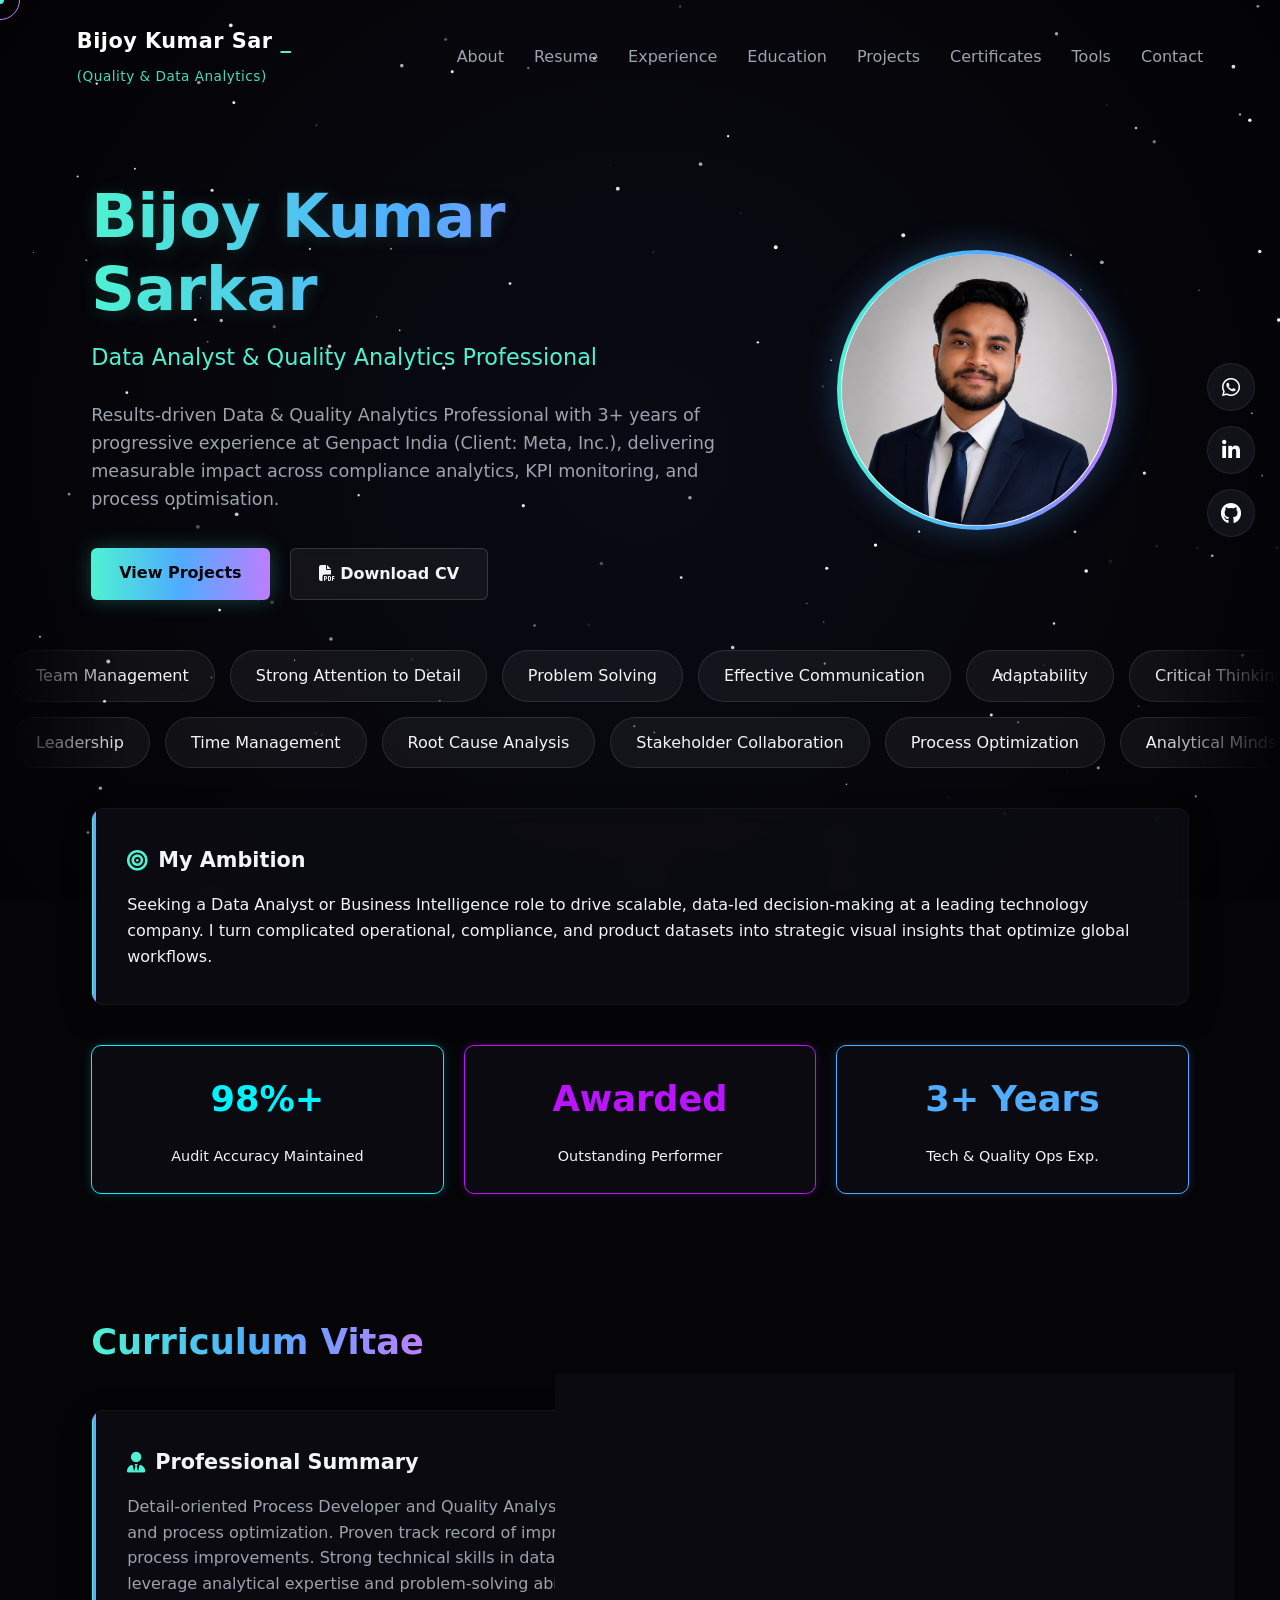
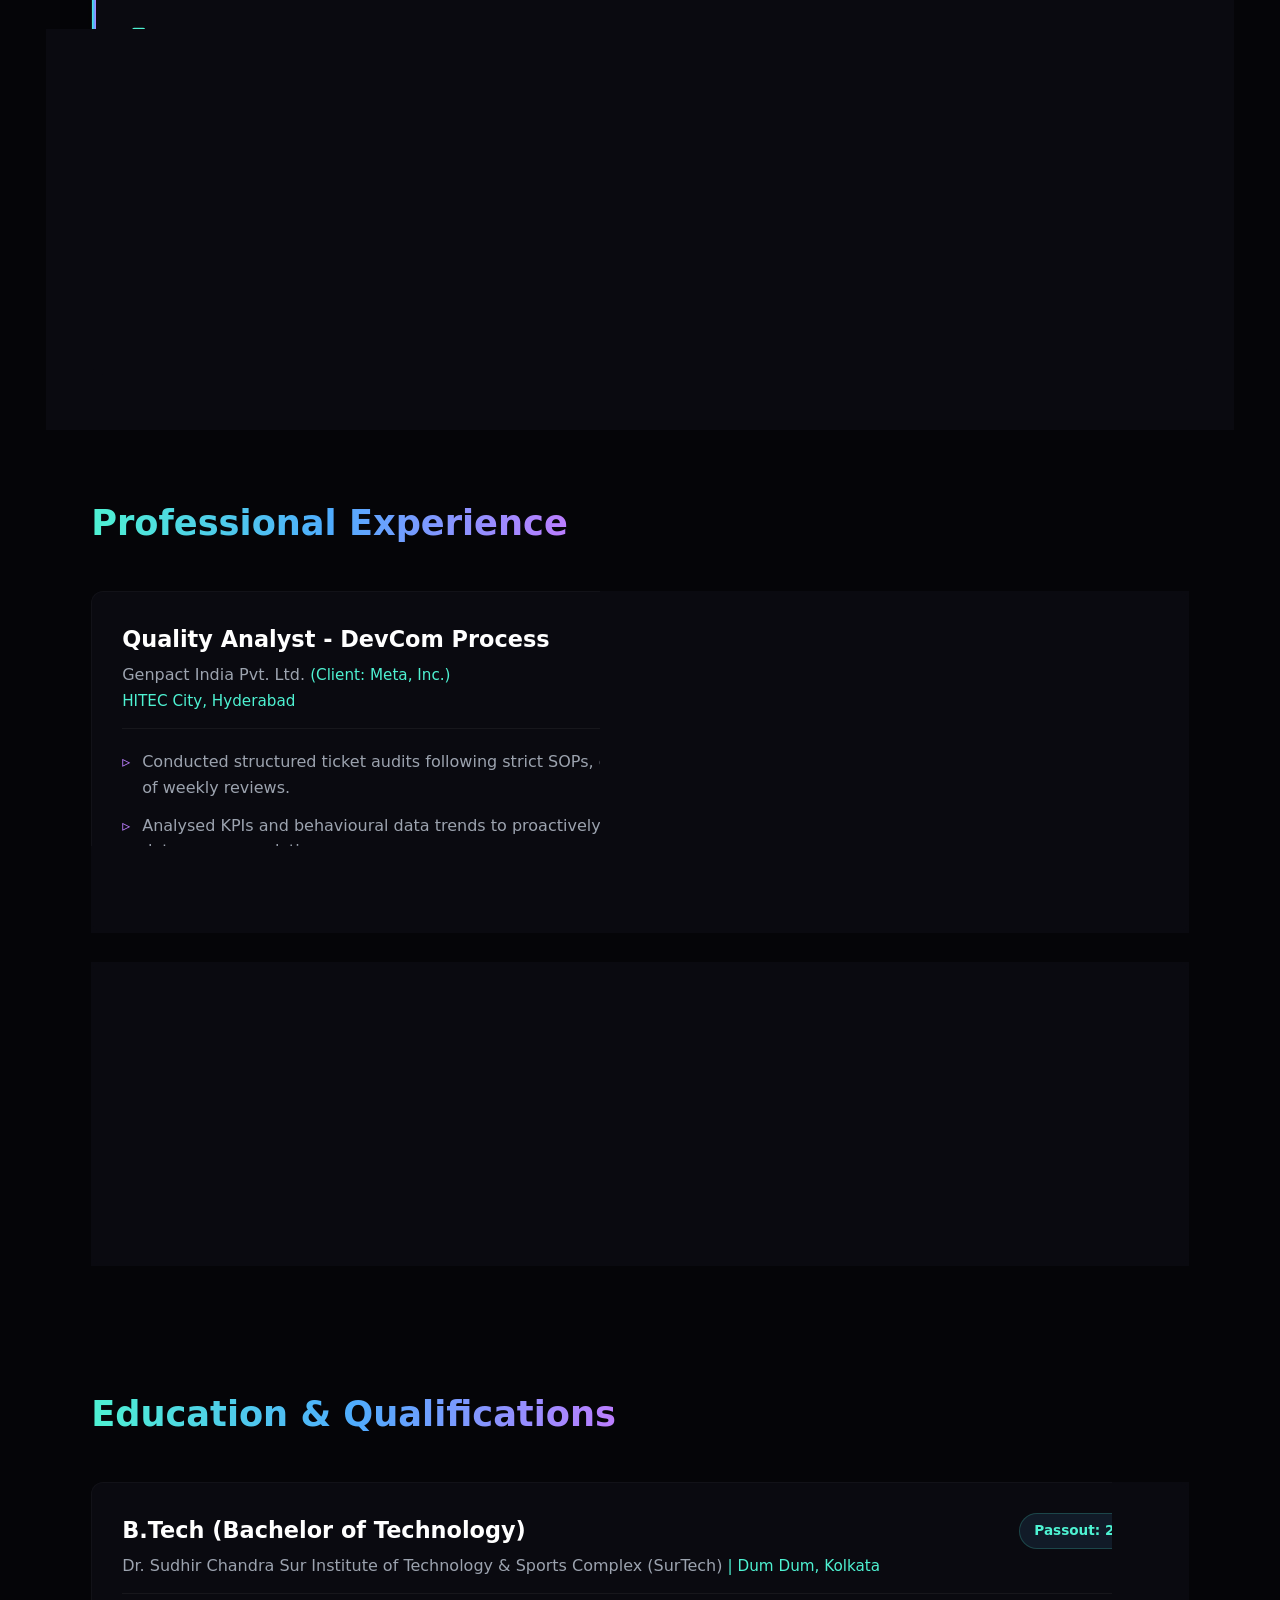
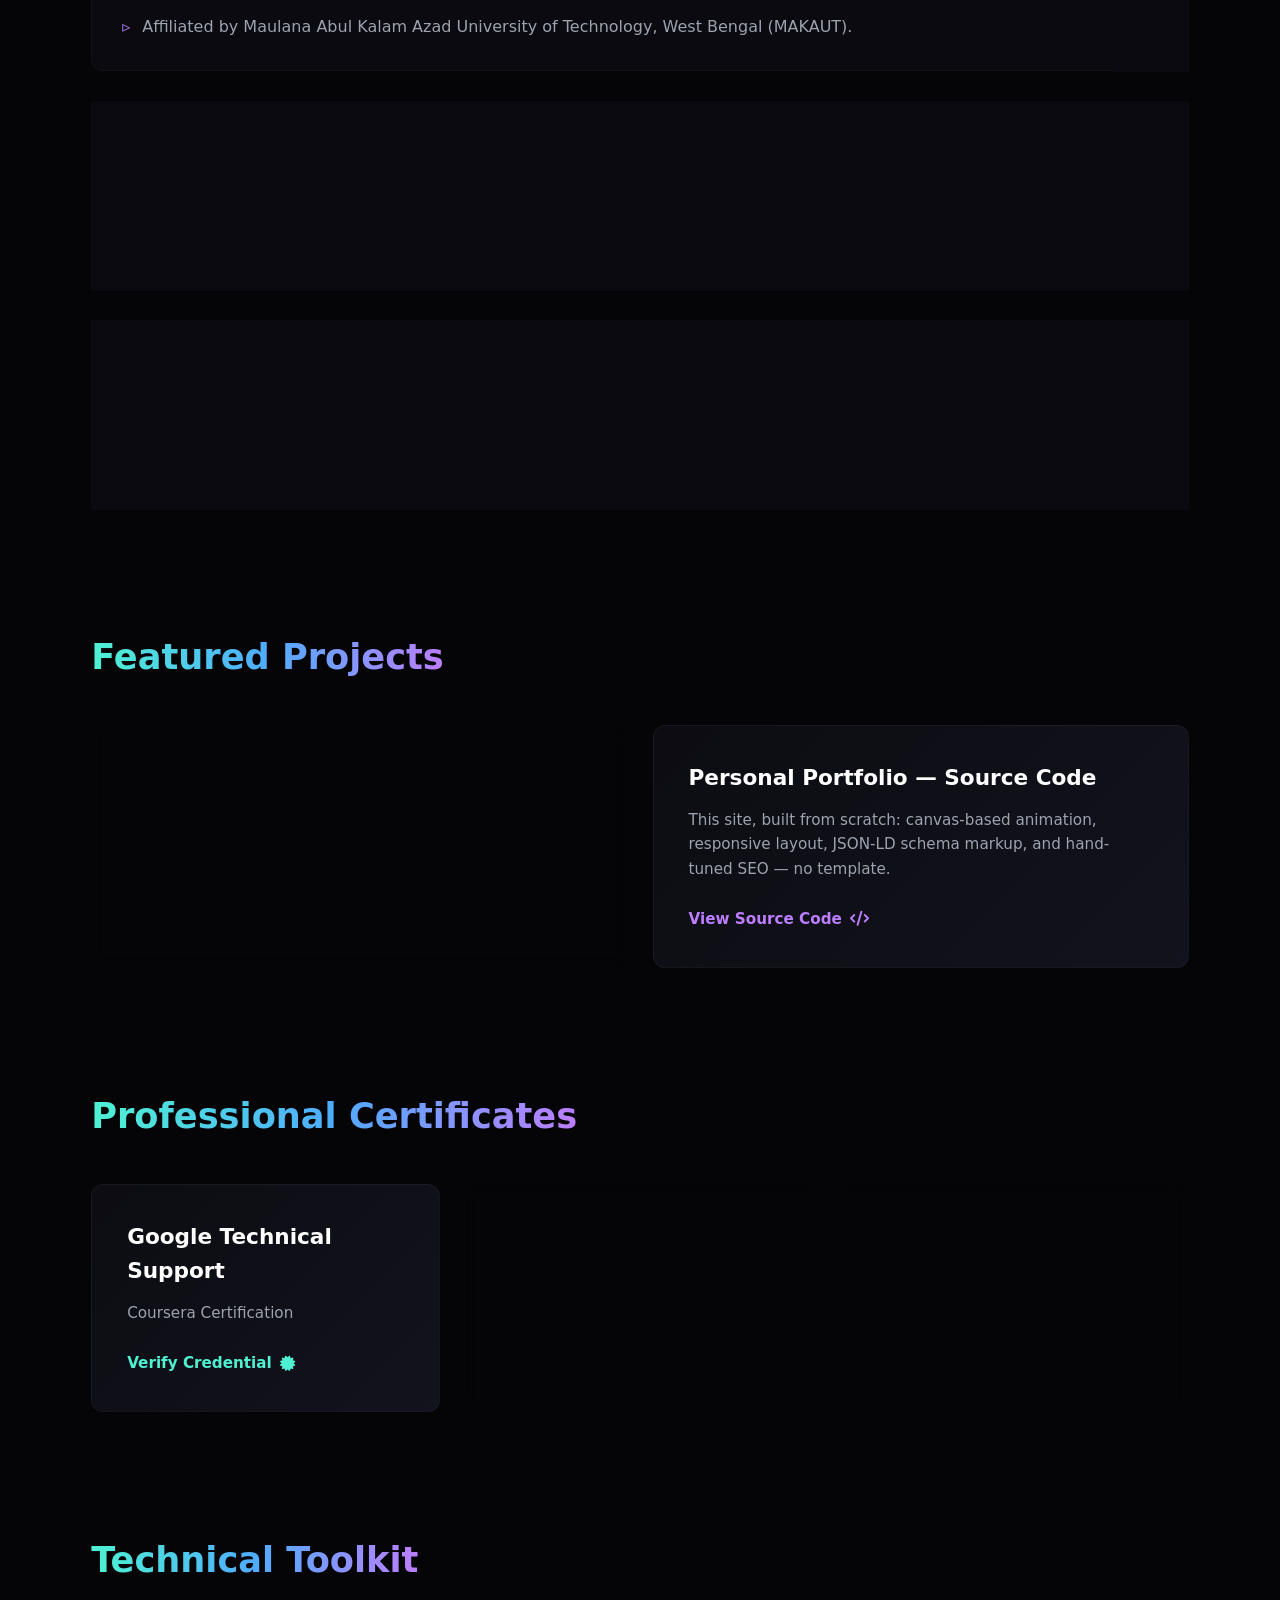
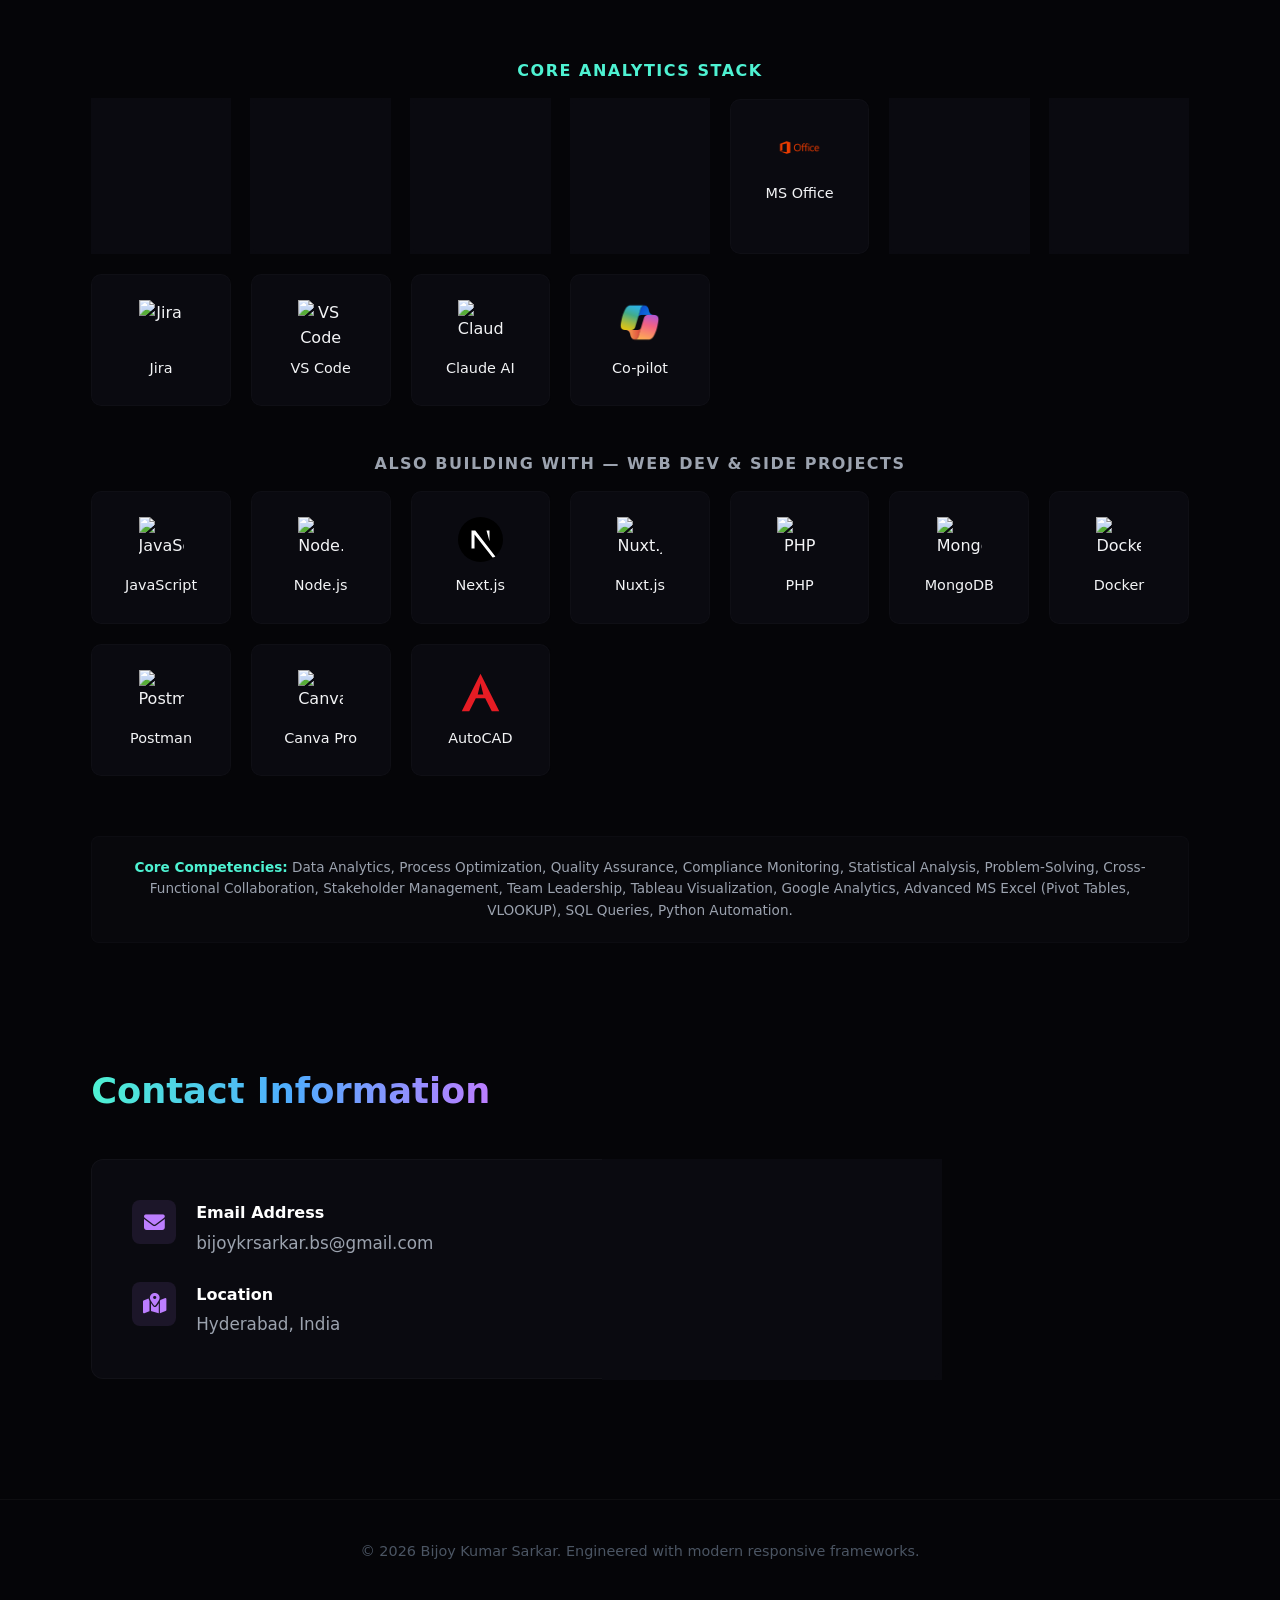
==== index.html @ 7a1a1432 "Add files via upload" ====
<!DOCTYPE html>
<html lang="en">
<head>
    <meta charset="UTF-8">
    <meta name="viewport" content="width=device-width, initial-scale=1.0">
    <title>Bijoy Kumar Sarkar | Data & Quality Analytics Professional</title>
    
    <!-- ADVANCED SEO SECTION -->
    <meta name="description" content="Official professional portfolio of Bijoy Kumar Sarkar — a Data & Quality Analytics Professional with 3+ years of experience in compliance analytics, KPI monitoring, and process optimization at Genpact India.">
    <meta name="keywords" content="Bijoy Kumar Sarkar, Data Analyst, Quality Analyst, Business Intelligence, Genpact, Data Analytics, Compliance Analytics, SQL, Python, Tableau, R, Google Analytics">
    <meta name="author" content="Bijoy Kumar Sarkar">
    <meta name="robots" content="index, follow">
    <meta name="google-site-verification" content="m3G-J9wWU5XLjHisqdqjirOOGdqckGq4dAo_UowU6QE" />
    
    <!-- Open Graph / Social Media Meta Tags -->
    <meta property="og:title" content="Bijoy Kumar Sarkar | Data & Quality Analytics Professional">
    <meta property="og:description" content="Discover the portfolio of Bijoy Kumar Sarkar, a tech professional specializing in data analytics, compliance monitoring, and process optimization.">
    <meta property="og:type" content="website">
    <meta property="og:url" content="https://portfolio-bijoy-kumar-sarkar.vercel.app/">
    <meta property="og:image" content="https://portfolio-bijoy-kumar-sarkar.vercel.app/profile.jpg">
    <meta property="og:image:width" content="800">
    <meta property="og:image:height" content="800">

    <!-- Twitter / X Card Meta Tags -->
    <meta name="twitter:card" content="summary">
    <meta name="twitter:title" content="Bijoy Kumar Sarkar | Data & Quality Analytics Professional">
    <meta name="twitter:description" content="Data & Quality Analytics Professional with 3+ years of experience in compliance analytics, KPI monitoring, and process optimization.">
    <meta name="twitter:image" content="https://portfolio-bijoy-kumar-sarkar.vercel.app/profile.jpg">

    <!-- Extended JSON-LD Person Schema -->
    <script type="application/ld+json">
    {
      "@context": "https://schema.org",
      "@type": "Person",
      "name": "Bijoy Kumar Sarkar",
      "jobTitle": "Data Analyst & Quality Analytics Professional",
      "url": "https://portfolio-bijoy-kumar-sarkar.vercel.app/",
      "email": "bijoykrsarkar.bs@gmail.com",
      "alumniOf": {
        "@type": "CollegeOrUniversity",
        "name": "Maulana Abul Kalam Azad University of Technology"
      },
      "knowsAbout": ["Data Analysis", "SQL", "Tableau", "Python", "Process Optimization", "Quality Assurance"],
      "worksFor": {
        "@type": "Organization",
        "name": "Genpact India Pvt. Ltd."
      }
    }
    </script>

    <!-- Favicon -->
    <link rel="icon" type="image/png" href="favicon.png">
    
    <link rel="stylesheet" href="style.css">
    <link rel="stylesheet" type="text/css" href="https://cdn.jsdelivr.net/gh/devicons/devicon@latest/devicon.min.css" />
    <link rel="stylesheet" href="https://cdnjs.cloudflare.com/ajax/libs/font-awesome/6.4.0/css/all.min.css">
</head>
<body>

    <!-- Scroll Progress Bar -->
    <div class="scroll-progress-container">
        <div class="scroll-progress-bar" id="scroll-progress"></div>
    </div>

    <!-- Custom Cursor (Desktop Only) -->
    <div class="cursor-dot"></div>
    <div class="cursor-outline"></div>

    <!-- Optimized HTML5 Canvas Starry Universe Background -->
    <canvas id="stars-canvas" class="stars-container"></canvas>

    <div class="floating-social-sidebar">
        <a href="https://wa.me/919123615921" class="social-icon whatsapp" target="_blank" rel="noopener noreferrer" title="Chat on WhatsApp" aria-label="Chat with me on WhatsApp">
            <i class="fa-brands fa-whatsapp"></i>
        </a>
        <a href="https://www.linkedin.com/in/bijoykumarsarkarbks" class="social-icon linkedin" target="_blank" rel="noopener noreferrer" title="Connect on LinkedIn" aria-label="Connect with me on LinkedIn">
            <i class="fa-brands fa-linkedin-in"></i>
        </a>
        <a href="https://github.com/bijoykrsarkar/" class="social-icon github" target="_blank" rel="noopener noreferrer" title="View GitHub" aria-label="View my GitHub profile">
            <i class="fa-brands fa-github"></i>
        </a>
    </div>

    <header id="main-header">
        <nav>
            <div class="creative-logo">
                <span id="typewriter-name"></span><span class="type-cursor">_</span> <span class="header-subtitle">(Quality &amp; Data Analytics)</span>
            </div>
            
            <!-- Mobile Hamburger Menu Button -->
            <button class="hamburger" id="hamburger" aria-label="Toggle navigation menu">
                <i class="fa-solid fa-bars"></i>
            </button>

            <ul class="nav-links" id="nav-links">
                <li><a href="#about" class="nav-item">About</a></li>
                <li><a href="#resume" class="nav-item">Resume</a></li>
                <li><a href="#experience" class="nav-item">Experience</a></li>
                <li><a href="#education" class="nav-item">Education</a></li>
                <li><a href="#projects" class="nav-item">Projects</a></li>
                <li><a href="#certificates" class="nav-item">Certificates</a></li>
                <li><a href="#tools" class="nav-item">Tools</a></li>
                <li><a href="#contact" class="nav-item">Contact</a></li>
            </ul>
        </nav>
    </header>

    <main>
        <section id="about" class="hero-section scroll-reveal">
            <div class="hero-container">
                <div class="hero-text">
                    <h1 class="gradient-headline">Bijoy Kumar Sarkar</h1>
                    <h2 class="subtitle">Data Analyst & Quality Analytics Professional</h2>
                    <p class="summary-text">
                        Results-driven Data & Quality Analytics Professional with 3+ years of progressive experience at Genpact India (Client: Meta, Inc.), delivering measurable impact across compliance analytics, KPI monitoring, and process optimisation.
                    </p>
                    <div class="hero-cta-group">
                        <a href="#projects" class="cta-button primary">View Projects</a>
                        <a href="Bijoy_Kumar_Sarkar_CV.pdf" download="Bijoy_Kumar_Sarkar_CV.pdf" class="cta-button secondary"><i class="fa-solid fa-file-pdf"></i> Download CV</a>
                    </div>
                </div>
                <div class="hero-image-container">
                    <div class="image-glow-ring">
                        <img src="profile.jpg" alt="Bijoy Kumar Sarkar" class="profile-img" width="800" height="800">
                    </div>
                </div>
            </div>

            <!-- Soft Skills Scrolling Lines -->
            <div class="skills-marquee-wrapper">
                <div class="marquee marquee-left">
                    <div class="marquee-content">
                        <span class="skill-pill">Team Management</span>
                        <span class="skill-pill">Strong Attention to Detail</span>
                        <span class="skill-pill">Problem Solving</span>
                        <span class="skill-pill">Effective Communication</span>
                        <span class="skill-pill">Adaptability</span>
                        <span class="skill-pill">Critical Thinking</span>
                    </div>
                    <div class="marquee-content" aria-hidden="true">
                        <span class="skill-pill">Team Management</span>
                        <span class="skill-pill">Strong Attention to Detail</span>
                        <span class="skill-pill">Problem Solving</span>
                        <span class="skill-pill">Effective Communication</span>
                        <span class="skill-pill">Adaptability</span>
                        <span class="skill-pill">Critical Thinking</span>
                    </div>
                </div>
                <div class="marquee marquee-right">
                    <div class="marquee-content">
                        <span class="skill-pill">Leadership</span>
                        <span class="skill-pill">Time Management</span>
                        <span class="skill-pill">Root Cause Analysis</span>
                        <span class="skill-pill">Stakeholder Collaboration</span>
                        <span class="skill-pill">Process Optimization</span>
                        <span class="skill-pill">Analytical Mindset</span>
                    </div>
                    <div class="marquee-content" aria-hidden="true">
                        <span class="skill-pill">Leadership</span>
                        <span class="skill-pill">Time Management</span>
                        <span class="skill-pill">Root Cause Analysis</span>
                        <span class="skill-pill">Stakeholder Collaboration</span>
                        <span class="skill-pill">Process Optimization</span>
                        <span class="skill-pill">Analytical Mindset</span>
                    </div>
                </div>
            </div>

            <div class="ambition-card">
                <h3><i class="fa-solid fa-bullseye gradient-icon"></i> My Ambition</h3>
                <p>Seeking a Data Analyst or Business Intelligence role to drive scalable, data-led decision-making at a leading technology company. I turn complicated operational, compliance, and product datasets into strategic visual insights that optimize global workflows.</p>
            </div>

            <!-- Metrics & Impact Grid -->
            <div class="tools-grid" style="margin-top: 40px;">
                <div class="tool-item" style="border: 1px solid #00f3ff; box-shadow: 0 0 10px rgba(0, 243, 255, 0.2);">
                    <h3 style="font-size: 2.2rem; color: #00f3ff; margin: 0 0 5px 0;">98%+</h3>
                    <span style="font-size: 0.9rem;">Audit Accuracy Maintained</span>
                </div>
                <div class="tool-item" style="border: 1px solid #bc13fe; box-shadow: 0 0 10px rgba(188, 19, 254, 0.2);">
                    <h3 style="font-size: 2.2rem; color: #bc13fe; margin: 0 0 5px 0;">Awarded</h3>
                    <span style="font-size: 0.9rem;">Outstanding Performer</span>
                </div>
                <div class="tool-item" style="border: 1px solid #4facfe; box-shadow: 0 0 10px rgba(79, 172, 254, 0.2);">
                    <h3 style="font-size: 2.2rem; color: #4facfe; margin: 0 0 5px 0;">3+ Years</h3>
                    <span style="font-size: 0.9rem;">Tech & Quality Ops Exp.</span>
                </div>
            </div>
        </section>

        <!-- CV/Resume Section -->
        <section id="resume" class="scroll-reveal">
            <h2 class="section-title">Curriculum Vitae</h2>
            <div class="ambition-card" style="margin-top: 0;">
                <h3><i class="fa-solid fa-user-tie gradient-icon"></i> Professional Summary</h3>
                <p style="color: var(--text-secondary); margin-bottom: 25px;">Detail-oriented Process Developer and Quality Analyst with 3+ years of experience in data analytics, compliance monitoring, and process optimization. Proven track record of improving compliance metrics by 15% through data-driven insights and process improvements. Strong technical skills in data analysis tools, automation, and cross-functional collaboration. Seeking to leverage analytical expertise and problem-solving abilities in a data-focused role at a leading technology company.</p>
                
                <h3><i class="fa-solid fa-trophy gradient-icon"></i> Key Achievements</h3>
                <ul class="experience-details" style="margin-top: 15px; margin-bottom: 30px;">
                    <li>Developed analytical reports that improved compliance metrics by 15% through data analysis and process optimization[cite: 5].</li>
                    <li>Recognized for outstanding performance in handling complex compliance cases with high accuracy[cite: 5].</li>
                    <li>Successfully transitioned between roles (SME to Quality Analyst) demonstrating adaptability and continuous learning[cite: 5].</li>
                    <li>Maintained 98%+ quality accuracy in ticket audits while managing high-volume workload[cite: 5].</li>
                </ul>

                <a href="Bijoy_Kumar_Sarkar_CV.pdf" download="Bijoy_Kumar_Sarkar_CV.pdf" class="cta-button primary" style="display: inline-block;">
                    <i class="fa-solid fa-download"></i> Download Full Resume
                </a>
            </div>
        </section>

        <section id="experience" class="scroll-reveal">
            <h2 class="section-title">Professional Experience</h2>
            <div class="timeline">
                <div class="timeline-card card-animation">
                    <div class="card-header">
                        <div>
                            <h3>Quality Analyst - DevCom Process</h3>
                            <h4>Genpact India Pvt. Ltd. <span class="client">(Client: Meta, Inc.)</span></h4>
                            <span class="client"> HITEC City, Hyderabad</span>
                        </div>
                        <span class="timeline-date">Jun 2024 - Present</span>
                    </div>
                    <ul class="experience-details">
                        <li>Conducted structured ticket audits following strict SOPs, consistently maintaining <strong>98%+ quality accuracy</strong> across hundreds of weekly reviews.</li>
                        <li>Analysed KPIs and behavioural data trends to proactively detect systemic process gaps, translating insights into strategic data recommendations.</li>
                        <li>Engineered preventive quality measures by isolating recurring error patterns in audit datasets to elevate team benchmarks.</li>
                    </ul>
                </div>

                <div class="timeline-card card-animation">
                    <div class="card-header">
                        <div>
                            <h3>Technical Support / IT Support Specialist</h3>
                            <h4>Genpact India Pvt. Ltd. <span class="client">(Client: Meta, Inc.)</span></h4>
                            <span class="client"> HITEC City, Hyderabad</span>
                        </div>
                        <span class="timeline-date">Dec 2022 - May 2024</span>
                    </div>
                    <ul class="experience-details">
                        <li>Built compliance analytical reports leveraging Advanced Excel, driving a <strong>15% improvement in compliance metrics</strong> across digital platforms.</li>
                        <li>Earned the <strong>Outstanding Performance Award</strong> and early promotion to Quality Analyst within 1 year for handling complex technical compliance edge cases.</li>
                    </ul>
                </div>
            </div>
        </section>

        <section id="education" class="scroll-reveal">
            <h2 class="section-title">Education & Qualifications</h2>
            <div class="timeline">
                <div class="timeline-card card-animation">
                    <div class="card-header">
                        <div>
                            <h3>B.Tech (Bachelor of Technology)</h3>
                            <h4>Dr. Sudhir Chandra Sur Institute of Technology & Sports Complex (SurTech) <span class="client">| Dum Dum, Kolkata</span></h4>
                        </div>
                        <span class="timeline-date">Passout: 2022</span>
                    </div>
                    <ul class="experience-details">
                        <li>Affiliated by Maulana Abul Kalam Azad University of Technology, West Bengal (MAKAUT).</li>
                    </ul>
                </div>

                <div class="timeline-card card-animation">
                    <div class="card-header">
                        <div>
                            <h3>Diploma in Engineering</h3>
                            <h4>Dr. Sudhir Chandra Sur Degree Engineering College & Sports Complex (DSCSDEC) <span class="client">| Dum Dum, Kolkata</span></h4>
                        </div>
                        <span class="timeline-date">Passout: 2019</span>
                    </div>
                    <ul class="experience-details">
                        <li>Affiliated by West Bengal State Council of Technical & Vocational Education and Skill Development.</li>
                    </ul>
                </div>

                <div class="timeline-card card-animation">
                    <div class="card-header">
                        <div>
                            <h3>10th Standard</h3>
                            <h4>Siliguri Baradakanta Vidyapith <span class="client">| Siliguri</span></h4>
                        </div>
                        <span class="timeline-date">Passout: 2015</span>
                    </div>
                    <ul class="experience-details">
                        <li>Affiliated by West Bengal Board of Secondary Education.</li>
                    </ul>
                </div>
            </div>
        </section>

        <section id="projects" class="scroll-reveal">
            <h2 class="section-title">Featured Projects</h2>
            <div class="projects-grid">
                <div class="project-card card-animation">
                    <div class="project-info">
                        <h3>Kalpataru Atta Mill Website</h3>
                        <p>A production web solution optimized for digital performance, identity representation, and customer accessibility.</p>
                        <a href="https://kalpataru-atta-mill.vercel.app" target="_blank" rel="noopener noreferrer" class="project-link">
                            Explore Project <i class="fa-solid fa-arrow-up-right-from-square"></i>
                        </a>
                    </div>
                </div>
                <div class="project-card backend-card card-animation">
                    <div class="project-info">
                        <h3>Personal Portfolio — Source Code</h3>
                        <p>This site, built from scratch: canvas-based animation, responsive layout, JSON-LD schema markup, and hand-tuned SEO — no template.</p>
                        <a href="https://github.com/bijoykrsarkar/Portfolio-of-Bijoy-Kumar-Sarkar" target="_blank" rel="noopener noreferrer" class="project-link">
                            View Source Code <i class="fa-solid fa-code"></i>
                        </a>
                    </div>
                </div>
            </div>
        </section>

        <section id="certificates" class="scroll-reveal">
            <h2 class="section-title">Professional Certificates</h2>
            <div class="projects-grid">
                <div class="project-card card-animation">
                    <div class="project-info">
                        <h3>Google Technical Support</h3>
                        <p>Coursera Certification</p>
                        <a href="https://coursera.org/share/734cba3b494da4110ff4fd1631787165" target="_blank" rel="noopener noreferrer" class="project-link">
                            Verify Credential <i class="fa-solid fa-certificate"></i>
                        </a>
                    </div>
                </div>
                
                <div class="project-card card-animation">
                    <div class="project-info">
                        <h3>Microsoft Excel</h3>
                        <p>Coursera Certification</p>
                        <a href="https://www.coursera.org/account/accomplishments/verify/A3XZDITYUUKU" target="_blank" rel="noopener noreferrer" class="project-link">
                            Verify Credential <i class="fa-solid fa-certificate"></i>
                        </a>
                    </div>
                </div>

                <div class="project-card backend-card card-animation">
                    <div class="project-info">
                        <h3>Data Science Bootcamp</h3>
                        <p>upGrad Campus Certification</p>
                        <a href="https://upgradcampus.certificate.givemycertificate.com/c/c6fdc695-de2d-42fb-ab44-2c75096b7b45" target="_blank" rel="noopener noreferrer" class="project-link">
                            Verify Credential <i class="fa-solid fa-certificate"></i>
                        </a>
                    </div>
                </div>
            </div>
        </section>

        <section id="tools" class="scroll-reveal">
            <h2 class="section-title">Technical Toolkit</h2>

            <h3 style="text-align:center; color: var(--neon-cyan); font-size: 1rem; letter-spacing: 1.5px; text-transform: uppercase; margin: 30px 0 15px;">Core Analytics Stack</h3>
            <div class="tools-grid">

                <div class="tool-item card-animation">
                    <img src="https://cdn.jsdelivr.net/gh/devicons/devicon@latest/icons/python/python-original.svg" alt="Python" width="45" height="45">
                    <span>Python</span>
                </div>

                <div class="tool-item card-animation">
                    <img src="https://cdn.jsdelivr.net/gh/devicons/devicon@latest/icons/pandas/pandas-original.svg" alt="Pandas / NumPy" width="45" height="45">
                    <span>Pandas / NumPy</span>
                </div>

                <div class="tool-item card-animation">
                    <img src="https://cdn.jsdelivr.net/gh/devicons/devicon@latest/icons/r/r-original.svg" alt="R Project" width="45" height="45">
                    <span>R Project</span>
                </div>

                <div class="tool-item card-animation">
                    <svg width="45" height="45" viewBox="0 0 24 24" fill="none" xmlns="http://www.w3.org/2000/svg">
                        <path d="M12 0h1.714v9.429H24v1.714h-10.286V24H12v-9.429H1.714v-1.714H12V0z" fill="#E8762D"/>
                        <path d="M4.286 5.143h1.714v4.286H10.29v1.714H6V15.43H4.286v-4.286H0V9.43H4.286V5.143z" fill="#4E79A7"/>
                        <path d="M18 5.143h1.714v4.286H24v1.714h-4.286v4.286H18v-4.286h-4.286V9.43H18V5.143z" fill="#4E79A7"/>
                    </svg>
                    <span>Tableau</span>
                </div>

                <div class="tool-item card-animation">
                    <img src="Microsoft_office_logo.png" alt="MS Office" width="45" height="45">
                    <span>MS Office</span>
                </div>

                <div class="tool-item card-animation">
                    <img src="https://cdn.jsdelivr.net/gh/devicons/devicon@latest/icons/mysql/mysql-original.svg" alt="MySQL" width="45" height="45">
                    <span>MySQL</span>
                </div>

                <div class="tool-item card-animation">
                    <img src="https://cdn.simpleicons.org/googleanalytics" alt="Google Analytics" width="45" height="45" style="filter: invert(1);">
                    <span>Google Analytics</span>
                </div>

                <div class="tool-item card-animation">
                    <img src="https://cdn.jsdelivr.net/gh/devicons/devicon@latest/icons/jira/jira-original.svg" alt="Jira" width="45" height="45">
                    <span>Jira</span>
                </div>

                <div class="tool-item card-animation">
                    <img src="https://cdn.jsdelivr.net/gh/devicons/devicon@latest/icons/vscode/vscode-original.svg" alt="VS Code" width="45" height="45">
                    <span>VS Code</span>
                </div>

                <div class="tool-item card-animation">
                    <img src="claude.png" alt="Claude AI" width="45" height="45">
                    <span>Claude AI</span>
                </div>

                <div class="tool-item card-animation">
                    <img src="Co-pilot.png" alt="Microsoft Copilot" width="45" height="45">
                    <span>Co-pilot</span>
                </div>

            </div>

            <h3 style="text-align:center; color: var(--text-secondary); font-size: 1rem; letter-spacing: 1.5px; text-transform: uppercase; margin: 45px 0 15px;">Also Building With &mdash; Web Dev &amp; Side Projects</h3>
            <div class="tools-grid">

                <div class="tool-item card-animation">
                    <img src="https://cdn.jsdelivr.net/gh/devicons/devicon@latest/icons/javascript/javascript-original.svg" alt="JavaScript" width="45" height="45">
                    <span>JavaScript</span>
                </div>

                <div class="tool-item card-animation">
                    <img src="https://cdn.jsdelivr.net/gh/devicons/devicon@latest/icons/nodejs/nodejs-original.svg" alt="Node.js" width="45" height="45">
                    <span>Node.js</span>
                </div>

                <div class="tool-item card-animation">
                    <svg width="45" height="45" viewBox="0 0 180 180" fill="none" xmlns="http://www.w3.org/2000/svg">
                        <circle cx="90" cy="90" r="90" fill="#000"/>
                        <path d="M149.508 157.52L69.142 54H54v72h12.12V69.743l72.19 92.581a90.043 90.043 0 0011.198-4.804zM114 54h12v43.435L114 54z" fill="#FFF"/>
                    </svg>
                    <span>Next.js</span>
                </div>

                <div class="tool-item card-animation">
                    <img src="https://cdn.jsdelivr.net/gh/devicons/devicon@latest/icons/nuxtjs/nuxtjs-original.svg" alt="Nuxt.js" width="45" height="45">
                    <span>Nuxt.js</span>
                </div>

                <div class="tool-item card-animation">
                    <img src="https://cdn.jsdelivr.net/gh/devicons/devicon@latest/icons/php/php-original.svg" alt="PHP" width="45" height="45">
                    <span>PHP</span>
                </div>

                <div class="tool-item card-animation">
                    <img src="https://cdn.jsdelivr.net/gh/devicons/devicon@latest/icons/mongodb/mongodb-original.svg" alt="MongoDB" width="45" height="45">
                    <span>MongoDB</span>
                </div>

                <div class="tool-item card-animation">
                    <img src="https://cdn.jsdelivr.net/gh/devicons/devicon@latest/icons/docker/docker-original.svg" alt="Docker" width="45" height="45">
                    <span>Docker</span>
                </div>

                <div class="tool-item card-animation">
                    <img src="https://cdn.jsdelivr.net/gh/devicons/devicon@latest/icons/postman/postman-original.svg" alt="Postman" width="45" height="45">
                    <span>Postman</span>
                </div>

                <div class="tool-item card-animation">
                    <img src="https://cdn.jsdelivr.net/gh/devicons/devicon@latest/icons/canva/canva-original.svg" alt="Canva Pro" width="45" height="45">
                    <span>Canva Pro</span>
                </div>

                <div class="tool-item card-animation">
                    <svg width="45" height="45" viewBox="0 0 24 24" fill="none" xmlns="http://www.w3.org/2000/svg">
                        <path d="M12 2L2 22h4l3.5-7h5l3.5 7h4L12 2zm1.5 11h-3L12 7l1.5 6z" fill="#E61C24"/>
                    </svg>
                    <span>AutoCAD</span>
                </div>

            </div>
        </section>

        <!-- Core Competencies Summary -->
        <section id="professional-expertise" class="scroll-reveal" style="padding-top: 20px;">
            <div style="background: rgba(14, 14, 20, 0.4); border-radius: 8px; padding: 20px; text-align: center; color: var(--text-secondary); font-size: 0.85rem; border: 1px solid rgba(255,255,255,0.02);">
                <strong style="color: var(--neon-cyan);">Core Competencies:</strong> Data Analytics, Process Optimization, Quality Assurance, Compliance Monitoring, Statistical Analysis, Problem-Solving, Cross-Functional Collaboration, Stakeholder Management, Team Leadership, Tableau Visualization, Google Analytics, Advanced MS Excel (Pivot Tables, VLOOKUP), SQL Queries, Python Automation.
            </div>
        </section>

        <section id="contact" class="scroll-reveal">
            <h2 class="section-title">Contact Information</h2>
            <div class="contact-wrapper">
                <div class="contact-details">
                    <div class="contact-row">
                        <div class="highlight-icon">
                            <i class="fa-solid fa-envelope"></i>
                        </div>
                        <div>
                            <h5>Email Address</h5>
                            <p><a href="mailto:bijoykrsarkar.bs@gmail.com">bijoykrsarkar.bs@gmail.com</a></p>
                        </div>
                    </div>
                    
                    <div class="contact-row">
                        <div class="highlight-icon">
                            <i class="fa-solid fa-map-location-dot"></i>
                        </div>
                        <div>
                            <h5>Location</h5>
                            <p>Hyderabad, India</p>
                        </div>
                    </div>
                </div>
            </div>
        </section>
    </main>

    <footer>
        <p>© 2026 Bijoy Kumar Sarkar. Engineered with modern responsive frameworks.</p>
    </footer>

    <script src="script.js"></script>
</body>
</html>
---- style.css ----
:root {
    --bg-main: transparent;
    --bg-surface: #0e0e14;
    --bg-surface-hover: #161622;
    --text-primary: #f3f4f6;
    --text-secondary: #9ca3af;
    --neon-cyan: #4ef2d2;
    --neon-blue: #3b82f6;
    --neon-purple: #bc7eff;
    --neon-gradient: linear-gradient(90deg, #4ef2d2 0%, #4facfe 50%, #bc7eff 100%);
    --shadow-glow: 0 0 20px rgba(78, 242, 210, 0.25);
}

* {
    margin: 0;
    padding: 0;
    box-sizing: border-box;
    font-family: 'Segoe UI', system-ui, -apple-system, sans-serif;
    scroll-behavior: smooth;
}

html {
    background-color: #050508;
}

body {
    background-color: var(--bg-main);
    color: var(--text-primary);
    overflow-x: hidden;
    line-height: 1.6;
    position: relative;
}

a {
    text-decoration: none !important;
    color: inherit;
}

/* Optimized Canvas Background */
.stars-container {
    position: fixed;
    top: 0;
    left: 0;
    width: 100vw;
    height: 100vh;
    z-index: -1;
    background: radial-gradient(circle at center, #0a0a14 0%, #030305 100%);
}

/* Header & Navigation */
header {
    position: fixed;
    top: 0;
    left: 0;
    width: 100%;
    z-index: 1000;
    padding: 25px 6%;
    background: transparent;
    border-bottom: 1px solid transparent;
    transition: background 0.4s ease, backdrop-filter 0.4s ease, border-bottom 0.4s ease, padding 0.4s ease;
}

header.scrolled {
    background: rgba(5, 5, 8, 0.8);
    backdrop-filter: blur(15px);
    -webkit-backdrop-filter: blur(15px);
    border-bottom: 1px solid rgba(255, 255, 255, 0.05);
    padding: 15px 6%;
}

nav {
    display: flex;
    justify-content: space-between;
    align-items: center;
    max-width: 1300px;
    margin: 0 auto;
    width: 100%;
    position: relative;
}

.creative-logo {
    font-size: 1.3rem;
    font-weight: 700;
    letter-spacing: 0.5px;
    color: #fff;
    display: flex;
    align-items: center;
    gap: 8px;
    flex-wrap: wrap;
}

.header-subtitle {
    font-size: 0.85rem;
    font-weight: 400;
    color: var(--neon-cyan);
    opacity: 0.9;
}

/* Hamburger Menu Button (Hidden on Desktop) */
.hamburger {
    display: none;
    background: transparent;
    border: none;
    color: #fff;
    font-size: 1.5rem;
    cursor: pointer;
    z-index: 1001;
    padding: 5px;
}

.nav-links {
    display: flex;
    gap: 30px;
    list-style: none;
}

.nav-item {
    font-weight: 500;
    font-size: 1rem;
    color: var(--text-secondary);
    position: relative;
    padding: 5px 0;
    transition: color 0.3s ease;
}

.nav-item:hover {
    color: var(--neon-cyan);
}

.nav-item::after {
    content: '';
    position: absolute;
    bottom: 0;
    left: 0;
    width: 0;
    height: 2px;
    background: var(--neon-gradient);
    transition: width 0.3s ease;
}

.nav-item:hover::after {
    width: 100%;
}

/* Right Floating Socials */
.floating-social-sidebar {
    position: fixed;
    right: 25px;
    top: 50%;
    transform: translateY(-50%);
    display: flex;
    flex-direction: column;
    gap: 15px;
    z-index: 9999;
}

.social-icon {
    width: 48px;
    height: 48px;
    border-radius: 50%;
    display: flex;
    justify-content: center;
    align-items: center;
    font-size: 1.3rem;
    color: #fff;
    background: #111118;
    border: 1px solid rgba(255, 255, 255, 0.08);
    transition: transform 0.3s cubic-bezier(0.175, 0.885, 0.32, 1.275), box-shadow 0.3s ease, border-color 0.3s ease;
}

.social-icon.whatsapp:hover { background: #25d366; box-shadow: 0 0 15px rgba(37,211,102,0.5); border-color: #25d366; }
.social-icon.linkedin:hover { background: #0077b5; box-shadow: 0 0 15px rgba(0,119,181,0.5); border-color: #0077b5; }
.social-icon.github:hover { background: #24292e; box-shadow: 0 0 15px rgba(255,255,255,0.2); border-color: #fff; }
.social-icon.instagram:hover { background: linear-gradient(45deg, #f09433 0%, #e6683c 25%, #dc2743 50%, #cc2366 75%, #bc1888 100%); box-shadow: 0 0 15px rgba(220,39,67,0.5); border-color: transparent; }
.social-icon.facebook:hover { background: #1877f2; box-shadow: 0 0 15px rgba(24,119,242,0.5); border-color: #1877f2; }

.social-icon:hover {
    transform: scale(1.15) translateX(-3px);
}

/* Main Layout */
main {
    max-width: 1200px;
    margin: 100px auto 0 auto;
    padding: 0 4%;
}

section {
    padding: 80px 0 40px 0;
}

.section-title {
    font-size: 2.2rem;
    margin-bottom: 40px;
    background: var(--neon-gradient);
    -webkit-background-clip: text;
    -webkit-text-fill-color: transparent;
    display: inline-block;
}

/* Hero Section */
.hero-container {
    display: grid;
    grid-template-columns: 1.2fr 0.8fr;
    gap: 40px;
    align-items: center;
    margin-bottom: 50px;
}

.gradient-headline {
    font-size: 3.8rem;
    font-weight: 800;
    line-height: 1.2;
    padding-bottom: 0.15em; 
    margin-bottom: 5px;
    background: var(--neon-gradient);
    -webkit-background-clip: text;
    -webkit-text-fill-color: transparent;
    filter: drop-shadow(0 2px 8px rgba(78, 242, 210, 0.15));
}

.subtitle {
    font-size: 1.4rem;
    color: var(--neon-cyan);
    margin-bottom: 25px;
    font-weight: 500;
}

.summary-text {
    color: var(--text-secondary);
    font-size: 1.1rem;
    margin-bottom: 35px;
}

.hero-cta-group {
    display: flex;
    gap: 20px;
}

.cta-button {
    padding: 12px 28px;
    border-radius: 6px;
    font-weight: 600;
    transition: all 0.3s ease;
}

.cta-button.primary {
    background: var(--neon-gradient);
    color: #050508;
    box-shadow: var(--shadow-glow);
}

.cta-button.primary:hover {
    transform: translateY(-3px);
    box-shadow: 0 0 30px rgba(78, 242, 210, 0.45);
}

.cta-button.secondary {
    border: 1px solid rgba(255, 255, 255, 0.15);
    color: var(--text-primary);
    background: rgba(255, 255, 255, 0.05);
    backdrop-filter: blur(5px);
}

.cta-button.secondary:hover {
    background: rgba(255, 255, 255, 0.1);
    border-color: var(--neon-purple);
    transform: translateY(-3px);
}

.hero-image-container {
    display: flex;
    justify-content: center;
    align-items: center;
}

.image-glow-ring {
    position: relative;
    width: 280px;
    height: 280px;
    border-radius: 50%;
    padding: 4px;
    background: var(--neon-gradient);
    box-shadow: 0 0 35px rgba(79, 172, 254, 0.3);
}

.profile-img {
    width: 100%;
    height: 100%;
    border-radius: 50%;
    object-fit: cover;
    background-color: var(--bg-surface);
}

/* Skills Scrolling Lines */
.skills-marquee-wrapper {
    display: flex;
    flex-direction: column;
    gap: 15px;
    margin: 40px 0;
    width: 100vw;
    margin-left: calc(-50vw + 50%);
    overflow: hidden;
    position: relative;
    mask-image: linear-gradient(to right, transparent, black 10%, black 90%, transparent);
    -webkit-mask-image: linear-gradient(to right, transparent, black 10%, black 90%, transparent);
}

.marquee {
    display: flex;
    width: max-content;
}

.marquee-content {
    display: flex;
    gap: 15px;
    padding: 0 10px;
}

.skill-pill {
    background: rgba(255, 255, 255, 0.05);
    border: 1px solid rgba(255, 255, 255, 0.1);
    padding: 12px 25px;
    border-radius: 50px;
    font-size: 1rem;
    font-weight: 500;
    color: var(--text-primary);
    white-space: nowrap;
    backdrop-filter: blur(10px);
    transition: background 0.3s, border-color 0.3s;
}

.skill-pill:hover {
    background: rgba(78, 242, 210, 0.1);
    border-color: var(--neon-cyan);
}

.marquee-left {
    animation: scroll-left 40s linear infinite;
}

.marquee-right {
    animation: scroll-right 40s linear infinite;
}

@keyframes scroll-left {
    to { transform: translateX(-50%); }
}

@keyframes scroll-right {
    from { transform: translateX(-50%); }
    to { transform: translateX(0%); }
}

.ambition-card {
    background: rgba(14, 14, 20, 0.7);
    backdrop-filter: blur(10px);
    border: 1px solid rgba(255, 255, 255, 0.04);
    padding: 35px;
    border-radius: 12px;
    margin-top: 20px;
    box-shadow: 0 10px 30px rgba(0, 0, 0, 0.3);
    position: relative;
    overflow: hidden;
}

.ambition-card::before {
    content: '';
    position: absolute;
    top: 0;
    left: 0;
    width: 4px;
    height: 100%;
    background: var(--neon-gradient);
}

.ambition-card h3 {
    font-size: 1.3rem;
    margin-bottom: 15px;
    display: flex;
    align-items: center;
    gap: 10px;
}

.gradient-icon {
    color: var(--neon-cyan);
}

/* Timeline */
.timeline {
    display: flex;
    flex-direction: column;
    gap: 30px;
}

.timeline-card {
    background: rgba(14, 14, 20, 0.7);
    backdrop-filter: blur(8px);
    border: 1px solid rgba(255, 255, 255, 0.03);
    padding: 30px;
    border-radius: 12px;
    transition: transform 0.3s ease, border-color 0.3s ease;
}

.timeline-card:hover {
    transform: translateY(-4px);
    border-color: rgba(188, 126, 255, 0.25);
    box-shadow: 0 10px 30px rgba(188, 126, 255, 0.06);
}

.card-header {
    display: flex;
    justify-content: space-between;
    align-items: flex-start;
    margin-bottom: 20px;
    border-bottom: 1px solid rgba(255, 255, 255, 0.05);
    padding-bottom: 15px;
}

.card-header h3 {
    font-size: 1.4rem;
    color: #fff;
}

.card-header h4 {
    color: var(--text-secondary);
    font-weight: 500;
    margin-top: 4px;
}

.card-header .client {
    color: var(--neon-cyan);
    font-size: 0.95rem;
}

.timeline-date {
    background: rgba(79, 172, 254, 0.1);
    color: var(--neon-cyan);
    padding: 6px 14px;
    border-radius: 20px;
    font-size: 0.85rem;
    font-weight: 600;
    border: 1px solid rgba(78, 242, 210, 0.2);
}

.experience-details {
    list-style: none;
    display: flex;
    flex-direction: column;
    gap: 12px;
    color: var(--text-secondary);
}

.experience-details li {
    position: relative;
    padding-left: 20px;
}

.experience-details li::before {
    content: "▹";
    position: absolute;
    left: 0;
    color: var(--neon-purple);
    font-weight: bold;
}

/* Projects & Certificates Grid */
.projects-grid {
    display: grid;
    grid-template-columns: repeat(auto-fit, minmax(320px, 1fr));
    gap: 25px;
}

.project-card {
    background: linear-gradient(135deg, rgba(14,14,20,0.85) 0%, rgba(22,22,34,0.85) 100%);
    backdrop-filter: blur(8px);
    border: 1px solid rgba(255, 255, 255, 0.04);
    border-radius: 12px;
    padding: 35px;
    min-height: 220px;
    display: flex;
    flex-direction: column;
    justify-content: space-between;
    position: relative;
    overflow: hidden;
    transition: all 0.4s ease;
}

.project-info {
    position: relative;
    z-index: 10; 
}

.project-card::after {
    content: '';
    position: absolute;
    width: 100%;
    height: 100%;
    top: 0;
    left: 0;
    background: radial-gradient(circle at top right, rgba(78, 242, 210, 0.08), transparent 60%);
    opacity: 0;
    pointer-events: none;
    transition: opacity 0.4s ease;
    z-index: 1;
}

.project-card.backend-card::after {
    background: radial-gradient(circle at top right, rgba(188, 126, 255, 0.08), transparent 60%);
}

.project-card:hover {
    transform: translateY(-6px);
    border-color: rgba(78, 242, 210, 0.3);
    box-shadow: 0 15px 35px rgba(0, 0, 0, 0.5);
}

.project-card.backend-card:hover {
    border-color: rgba(188, 126, 255, 0.3);
}

.project-card:hover::after {
    opacity: 1;
}

.project-info h3 {
    font-size: 1.35rem;
    color: #fff;
    margin-bottom: 12px;
}

.project-info p {
    color: var(--text-secondary);
    font-size: 0.95rem;
    margin-bottom: 25px;
}

.project-link {
    color: var(--neon-cyan);
    font-weight: 600;
    font-size: 0.95rem;
    display: inline-flex;
    align-items: center;
    gap: 8px;
    transition: gap 0.2s ease, color 0.2s ease;
}

.project-card.backend-card .project-link {
    color: var(--neon-purple);
}

.project-link:hover {
    gap: 12px;
}

/* Technical Toolkit */
.tools-grid {
    display: grid;
    grid-template-columns: repeat(auto-fit, minmax(130px, 1fr));
    gap: 20px;
}

.tool-item {
    background: rgba(14, 14, 20, 0.7);
    backdrop-filter: blur(8px);
    border: 1px solid rgba(255, 255, 255, 0.02);
    padding: 25px 15px;
    border-radius: 10px;
    display: flex;
    flex-direction: column;
    align-items: center;
    gap: 12px;
    text-align: center;
    transition: transform 0.3s ease, border-color 0.3s ease, box-shadow 0.3s ease;
}

.tool-item i {
    font-size: 2.5rem;
}

.tool-item span {
    font-size: 0.9rem;
    font-weight: 500;
    color: var(--text-primary);
}

.tool-item:hover {
    transform: translateY(-5px);
    border-color: var(--neon-cyan);
    box-shadow: 0 8px 25px rgba(78, 242, 210, 0.12);
}

/* Contact Settings */
.contact-wrapper {
    background: rgba(14, 14, 20, 0.7);
    backdrop-filter: blur(8px);
    border: 1px solid rgba(255, 255, 255, 0.03);
    padding: 40px;
    border-radius: 12px;
    max-width: 850px;
}

.contact-details {
    display: flex;
    flex-direction: column;
    gap: 25px;
}

.contact-row {
    display: flex;
    align-items: flex-start;
    gap: 20px;
}

.highlight-icon {
    background: rgba(188, 126, 255, 0.1);
    color: var(--neon-purple);
    width: 44px;
    height: 44px;
    border-radius: 8px;
    display: flex;
    justify-content: center;
    align-items: center;
    flex-shrink: 0;
}

.highlight-icon i {
    font-size: 1.3rem;
    margin: 0;
    padding: 0;
}

.contact-row h5 {
    font-size: 1rem;
    color: #fff;
    margin-bottom: 4px;
}

.contact-row p, .contact-row a {
    color: var(--text-secondary);
    font-size: 1.05rem;
    transition: color 0.2s ease;
}

.contact-row p a:hover {
    color: var(--neon-cyan);
}

footer {
    text-align: center;
    padding: 40px 20px;
    color: #4b5563;
    font-size: 0.9rem;
    border-top: 1px solid rgba(255, 255, 255, 0.04);
    margin-top: 80px;
}

.scroll-reveal {
    opacity: 0;
    transform: translateY(30px);
    transition: opacity 0.8s ease-out, transform 0.8s ease-out;
}

.scroll-reveal.active {
    opacity: 1;
    transform: translateY(0);
}

/* Responsive Navigation Bar Adjustments */
@media (max-width: 1024px) {
    .tools-grid {
        grid-template-columns: repeat(auto-fit, minmax(110px, 1fr));
        gap: 15px;
    }
}

@media (max-width: 968px) {
    header, header.scrolled {
        padding: 15px 4%;
        background: rgba(5, 5, 8, 0.9);
        backdrop-filter: blur(12px);
    }
    nav {
        flex-direction: row; 
        flex-wrap: wrap; 
        justify-content: space-between;
    }
    .hamburger {
        display: block; 
    }
    .nav-links {
        display: none; 
        width: 100%;
        flex-direction: column;
        text-align: center;
        gap: 20px;
        padding: 20px 0;
    }
    .nav-links.active {
        display: flex;
        animation: fadeInDown 0.3s ease forwards;
    }
    @keyframes fadeInDown {
        from { opacity: 0; transform: translateY(-10px); }
        to { opacity: 1; transform: translateY(0); }
    }
    .nav-item {
        font-size: 1.1rem;
        padding: 10px;
        display: block;
    }
    .hero-container {
        grid-template-columns: 1fr;
        text-align: center;
    }
    .hero-image-container {
        order: -1;
    }
    .hero-cta-group {
        justify-content: center;
    }
    .gradient-headline {
        font-size: 3rem;
    }
    .card-header {
        flex-direction: column;
        gap: 10px;
    }
    .timeline-date {
        align-self: flex-start;
    }
    .floating-social-sidebar {
        right: 10px;
    }
    .social-icon {
        width: 40px;
        height: 40px;
        font-size: 1.1rem;
    }
    main {
        margin-top: 100px; 
    }
}

@media (max-width: 480px) {
    .gradient-headline {
        font-size: 2.3rem;
    }
    .subtitle {
        font-size: 1.1rem;
    }
    .tools-grid {
        grid-template-columns: repeat(2, 1fr);
    }
    .contact-wrapper {
        padding: 25px 20px;
    }
    .hero-cta-group {
        flex-direction: column;
        gap: 15px;
    }
    .creative-logo {
        font-size: 1.1rem;
    }
    .header-subtitle {
        font-size: 0.75rem;
    }
}
/* ========================================================
   NEW ADDITIONS: PREMIUM FEATURES & ANIMATIONS
   ======================================================== */

/* 1. Custom Mouse Cursor (Desktop Only via Pointer Query) */
.cursor-dot, .cursor-outline {
    display: none; 
}
@media (pointer: fine) {
    .cursor-dot, .cursor-outline {
        display: block;
        position: fixed;
        top: 0; left: 0;
        transform: translate(-50%, -50%);
        border-radius: 50%;
        z-index: 10000;
        pointer-events: none;
    }
    .cursor-dot {
        width: 8px; 
        height: 8px;
        background-color: var(--neon-cyan);
    }
    .cursor-outline {
        width: 40px; 
        height: 40px;
        border: 1px solid var(--neon-purple);
        transition: width 0.2s ease-out, height 0.2s ease-out, background-color 0.2s ease-out;
    }
    .cursor-outline.hovering {
        width: 60px; 
        height: 60px;
        background-color: rgba(188, 126, 255, 0.15);
        border-color: var(--neon-cyan);
    }
}

/* 2. Scroll Progress Bar */
.scroll-progress-container {
    position: fixed;
    top: 0; 
    left: 0; 
    width: 100%; 
    height: 3px;
    background: transparent; 
    z-index: 10001;
}
.scroll-progress-bar {
    height: 100%; 
    width: 0%;
    background: var(--neon-gradient);
    box-shadow: var(--shadow-glow);
    border-radius: 0 2px 2px 0;
}

/* 3. Techie Typewriter Animation */
.type-cursor {
    color: var(--neon-cyan);
    font-weight: bold;
    animation: blink 1s step-end infinite;
}
@keyframes blink { 
    50% { opacity: 0; } 
}

/* 4. Modern Card Animations (Shine Sweep Effect) */
.card-animation {
    position: relative;
    overflow: hidden;
}
.card-animation::before {
    content: '';
    position: absolute;
    top: 0; 
    left: -100%;
    width: 50%; 
    height: 100%;
    background: linear-gradient(to right, transparent, rgba(255,255,255,0.06), transparent);
    transform: skewX(-25deg);
    transition: left 0.7s ease;
    z-index: 1;
    pointer-events: none;
}
.card-animation:hover::before {
    left: 200%;
}
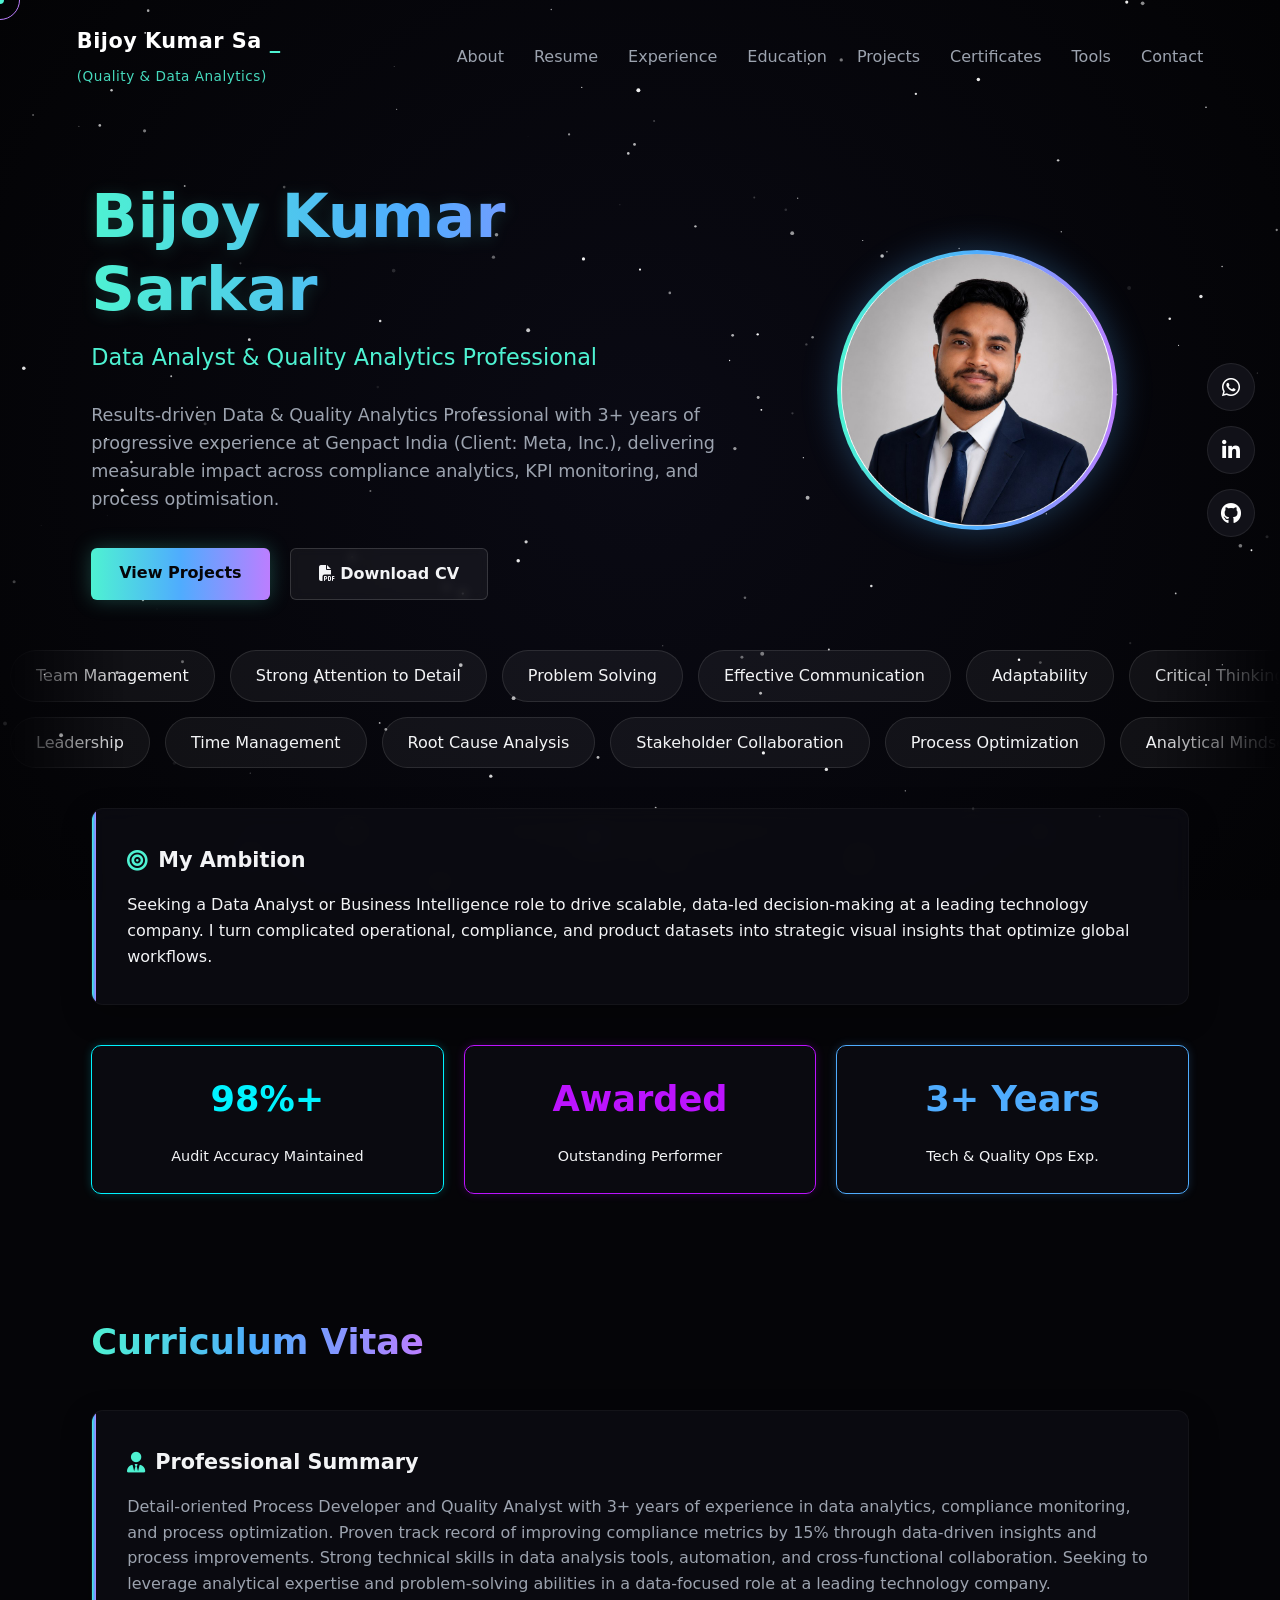
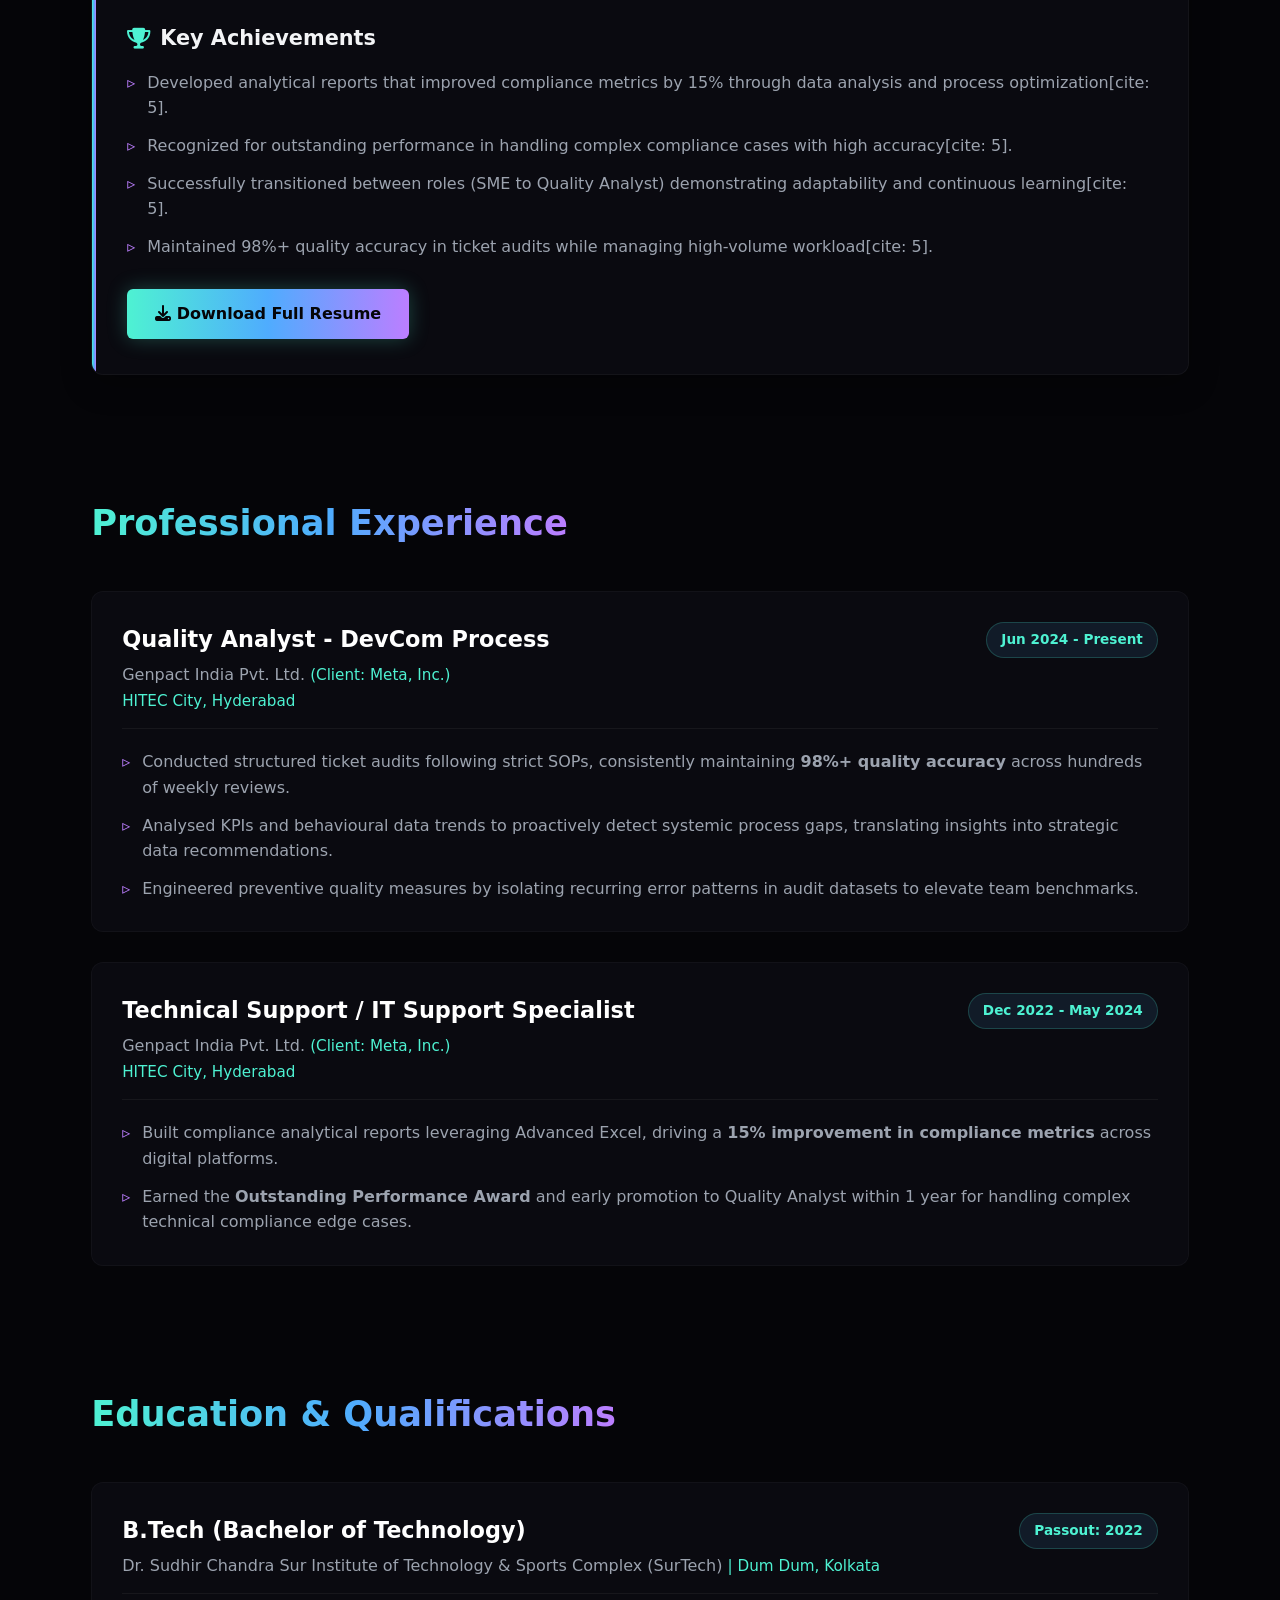
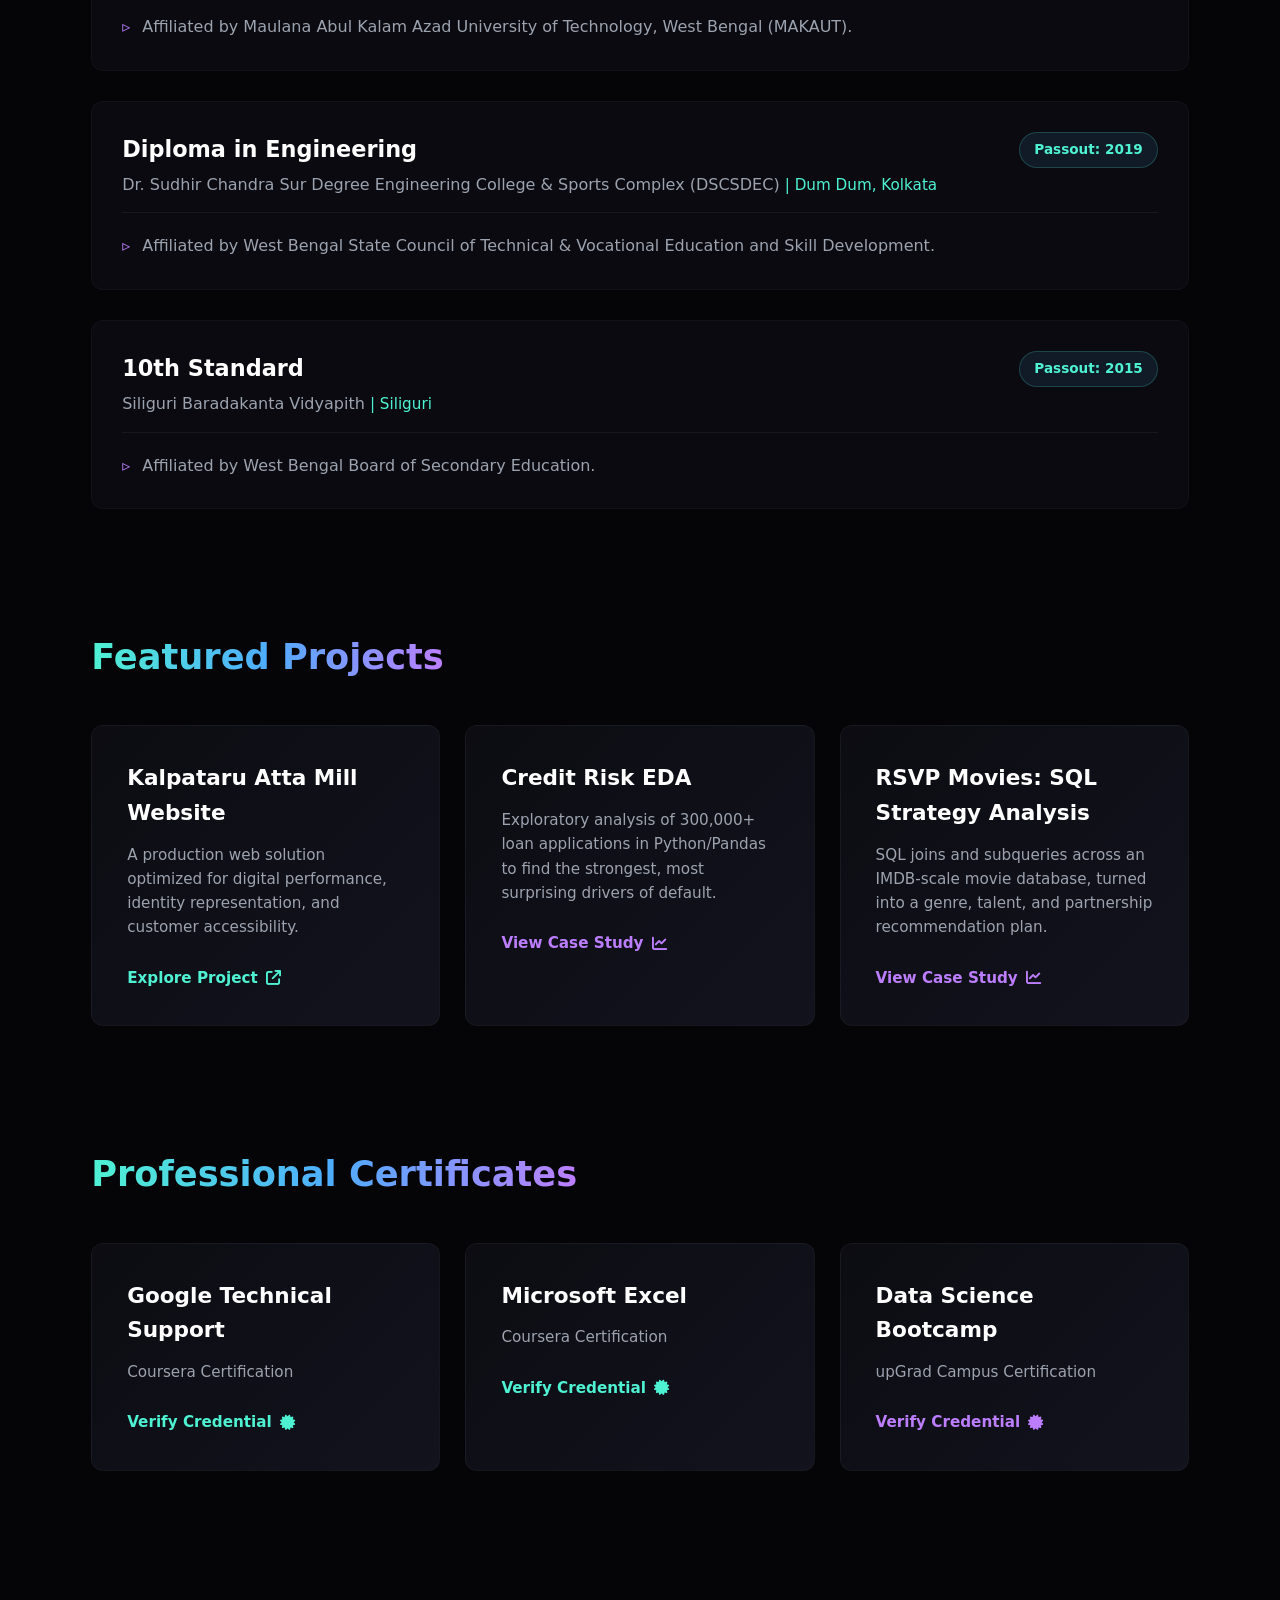
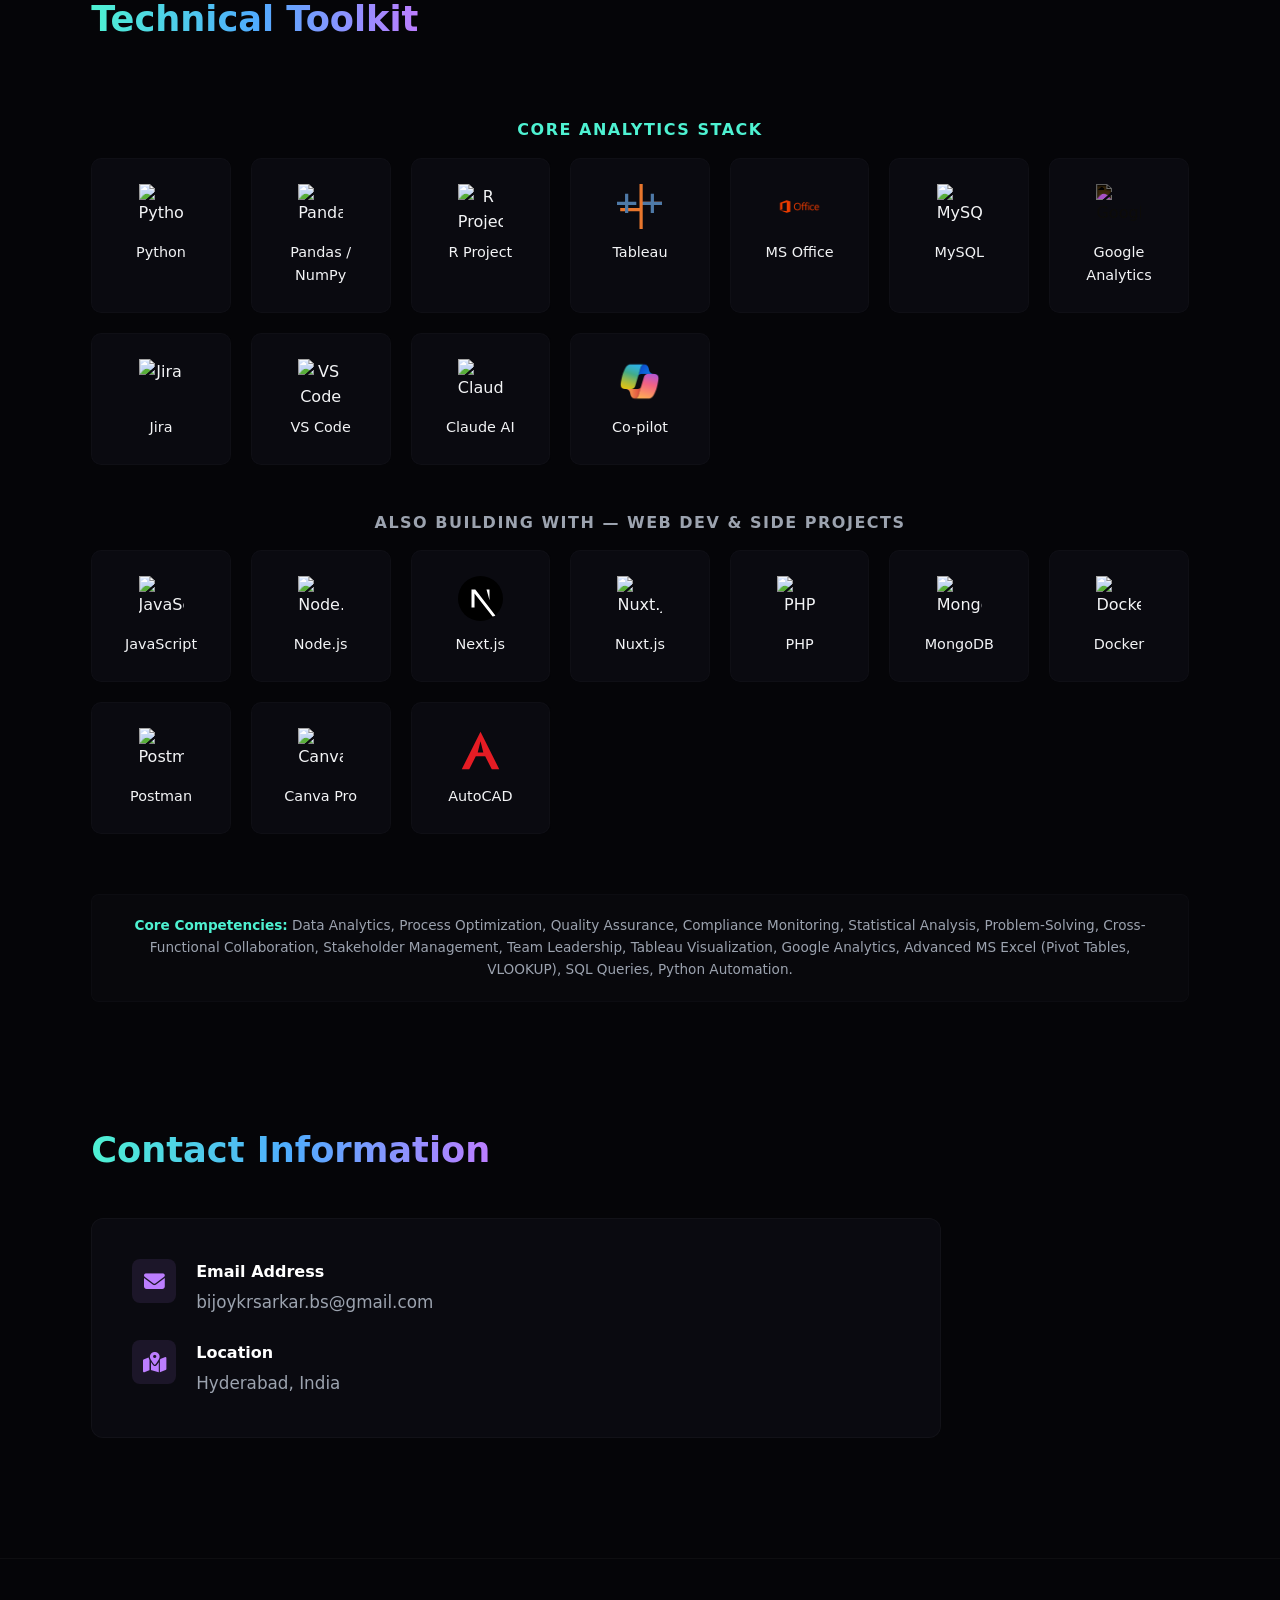
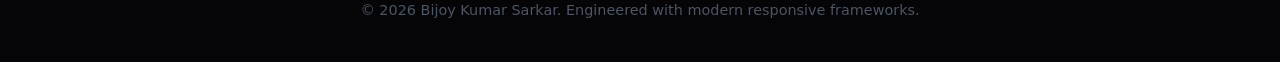
==== commit 627da17b: "Add files via upload" ====
--- a/index.html
+++ b/index.html
@@ -303,15 +303,25 @@
                 </div>
                 <div class="project-card backend-card card-animation">
                     <div class="project-info">
-                        <h3>Personal Portfolio — Source Code</h3>
-                        <p>This site, built from scratch: canvas-based animation, responsive layout, JSON-LD schema markup, and hand-tuned SEO — no template.</p>
-                        <a href="https://github.com/bijoykrsarkar/Portfolio-of-Bijoy-Kumar-Sarkar" target="_blank" rel="noopener noreferrer" class="project-link">
-                            View Source Code <i class="fa-solid fa-code"></i>
+                        <h3>Credit Risk EDA</h3>
+                        <p>Exploratory analysis of 300,000+ loan applications in Python/Pandas to find the strongest, most surprising drivers of default.</p>
+                        <a href="credit-risk-eda.html" class="project-link">
+                            View Case Study <i class="fa-solid fa-chart-line"></i>
                         </a>
                     </div>
                 </div>
-            </div>
-        </section>
+                <div class="project-card backend-card card-animation">
+                    <div class="project-info">
+                        <h3>RSVP Movies: SQL Strategy Analysis</h3>
+                        <p>SQL joins and subqueries across an IMDB-scale movie database, turned into a genre, talent, and partnership recommendation plan.</p>
+                        <a href="rsvp-movies-analysis.html" class="project-link">
+                            View Case Study <i class="fa-solid fa-chart-line"></i>
+                        </a>
+                    </div>
+                </div>
+            </div>
+        </section>
+
 
         <section id="certificates" class="scroll-reveal">
             <h2 class="section-title">Professional Certificates</h2>
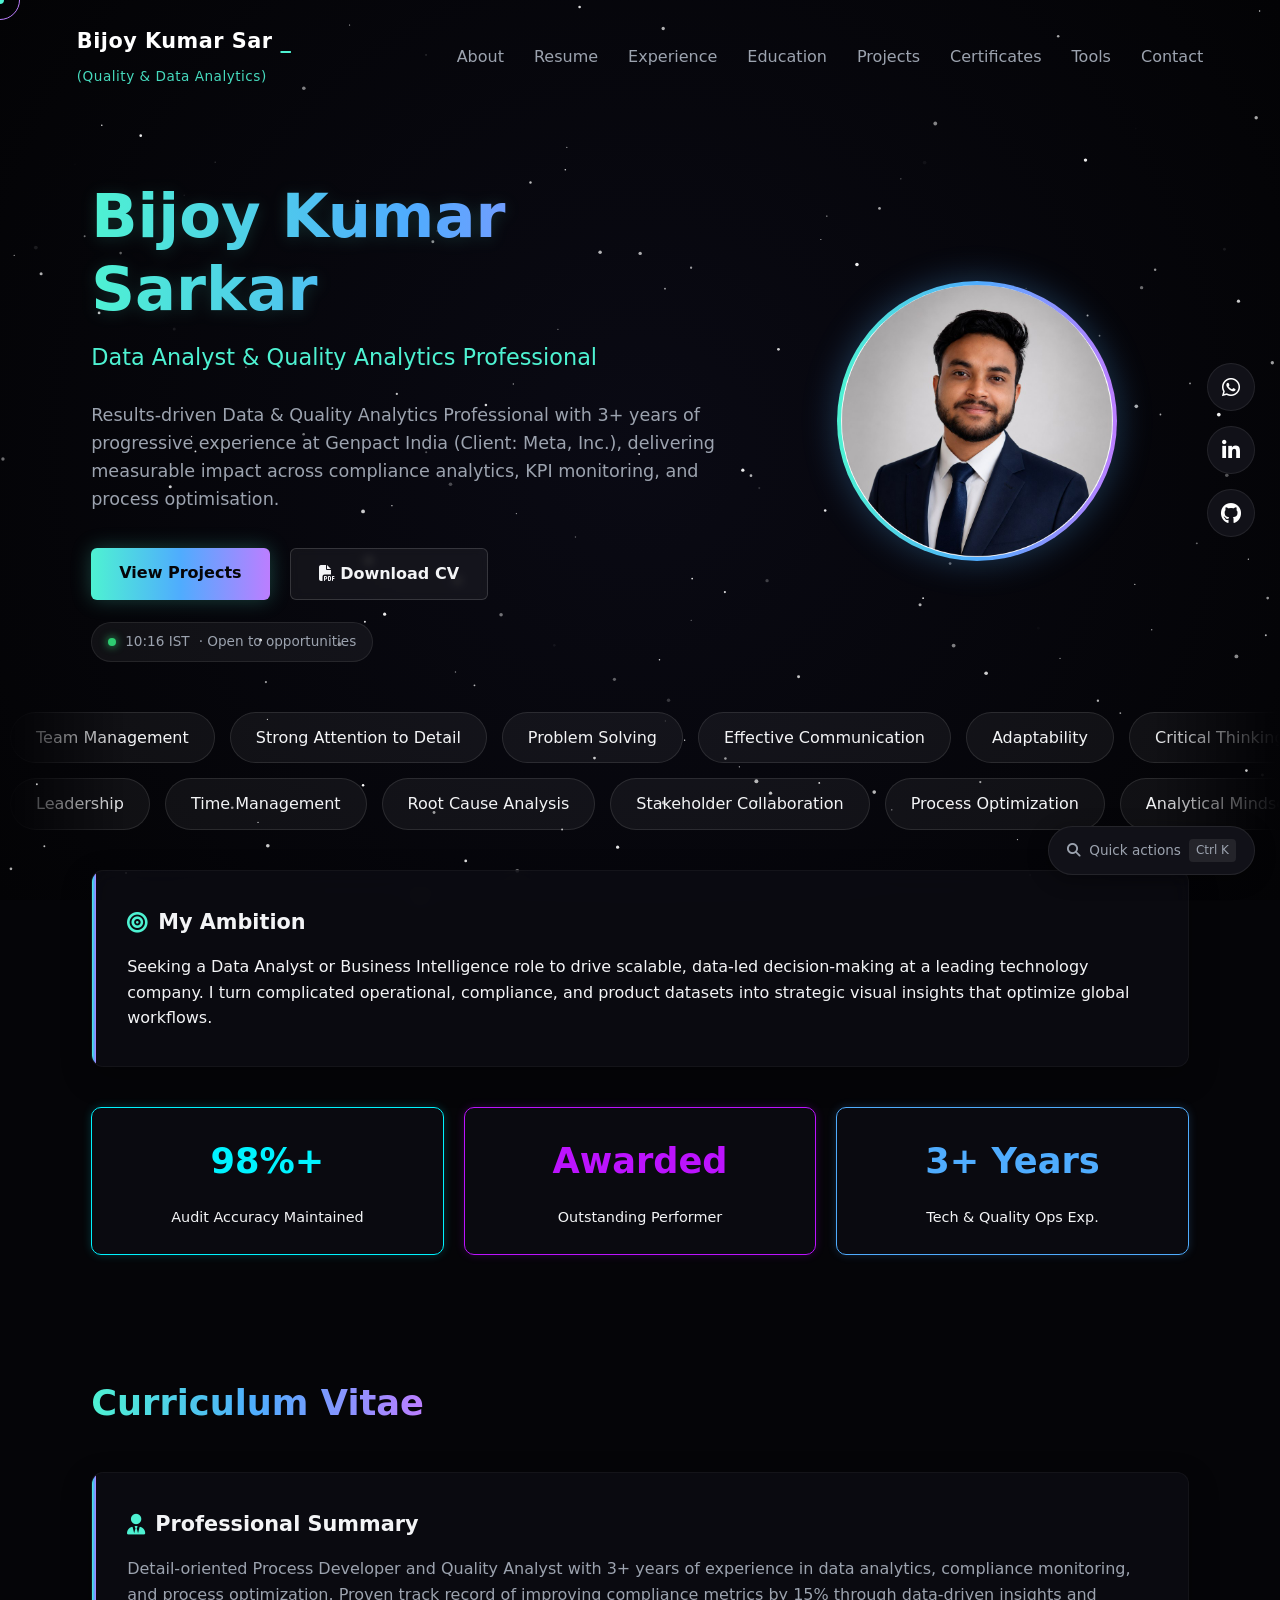
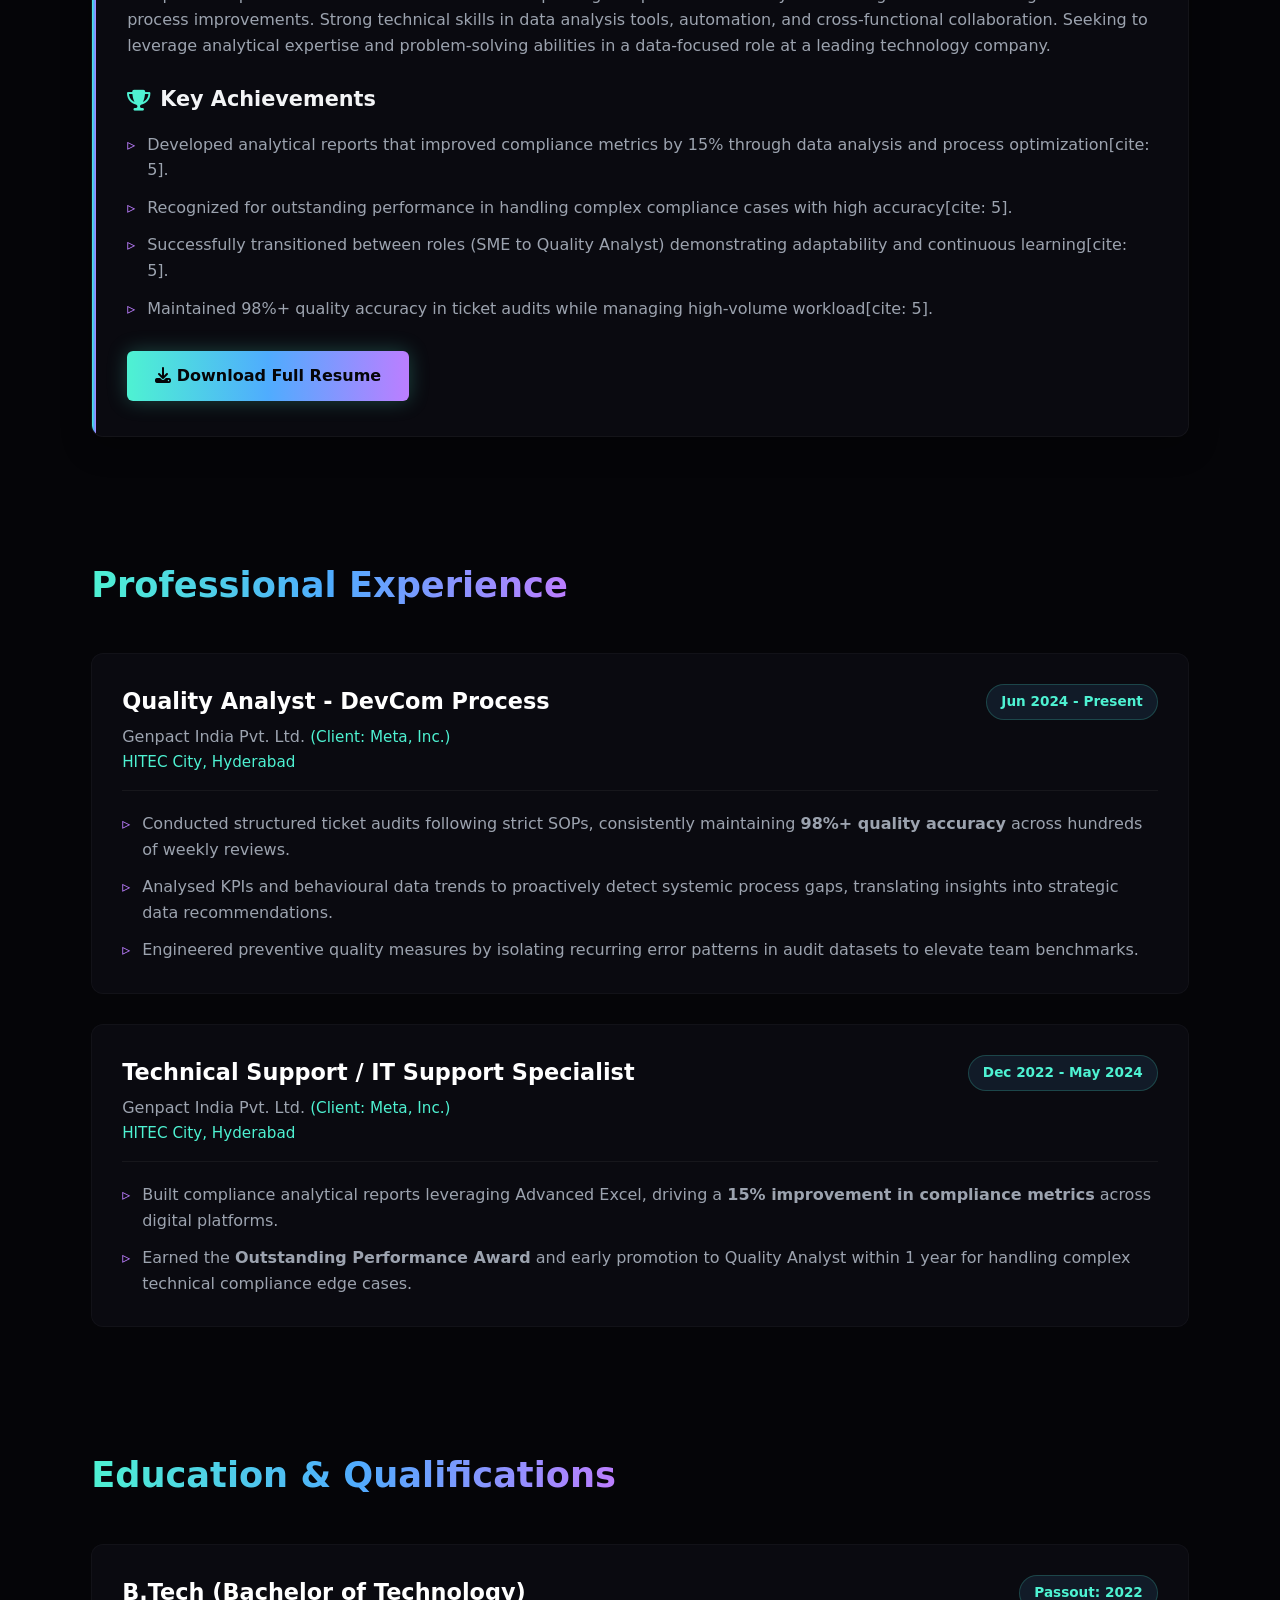
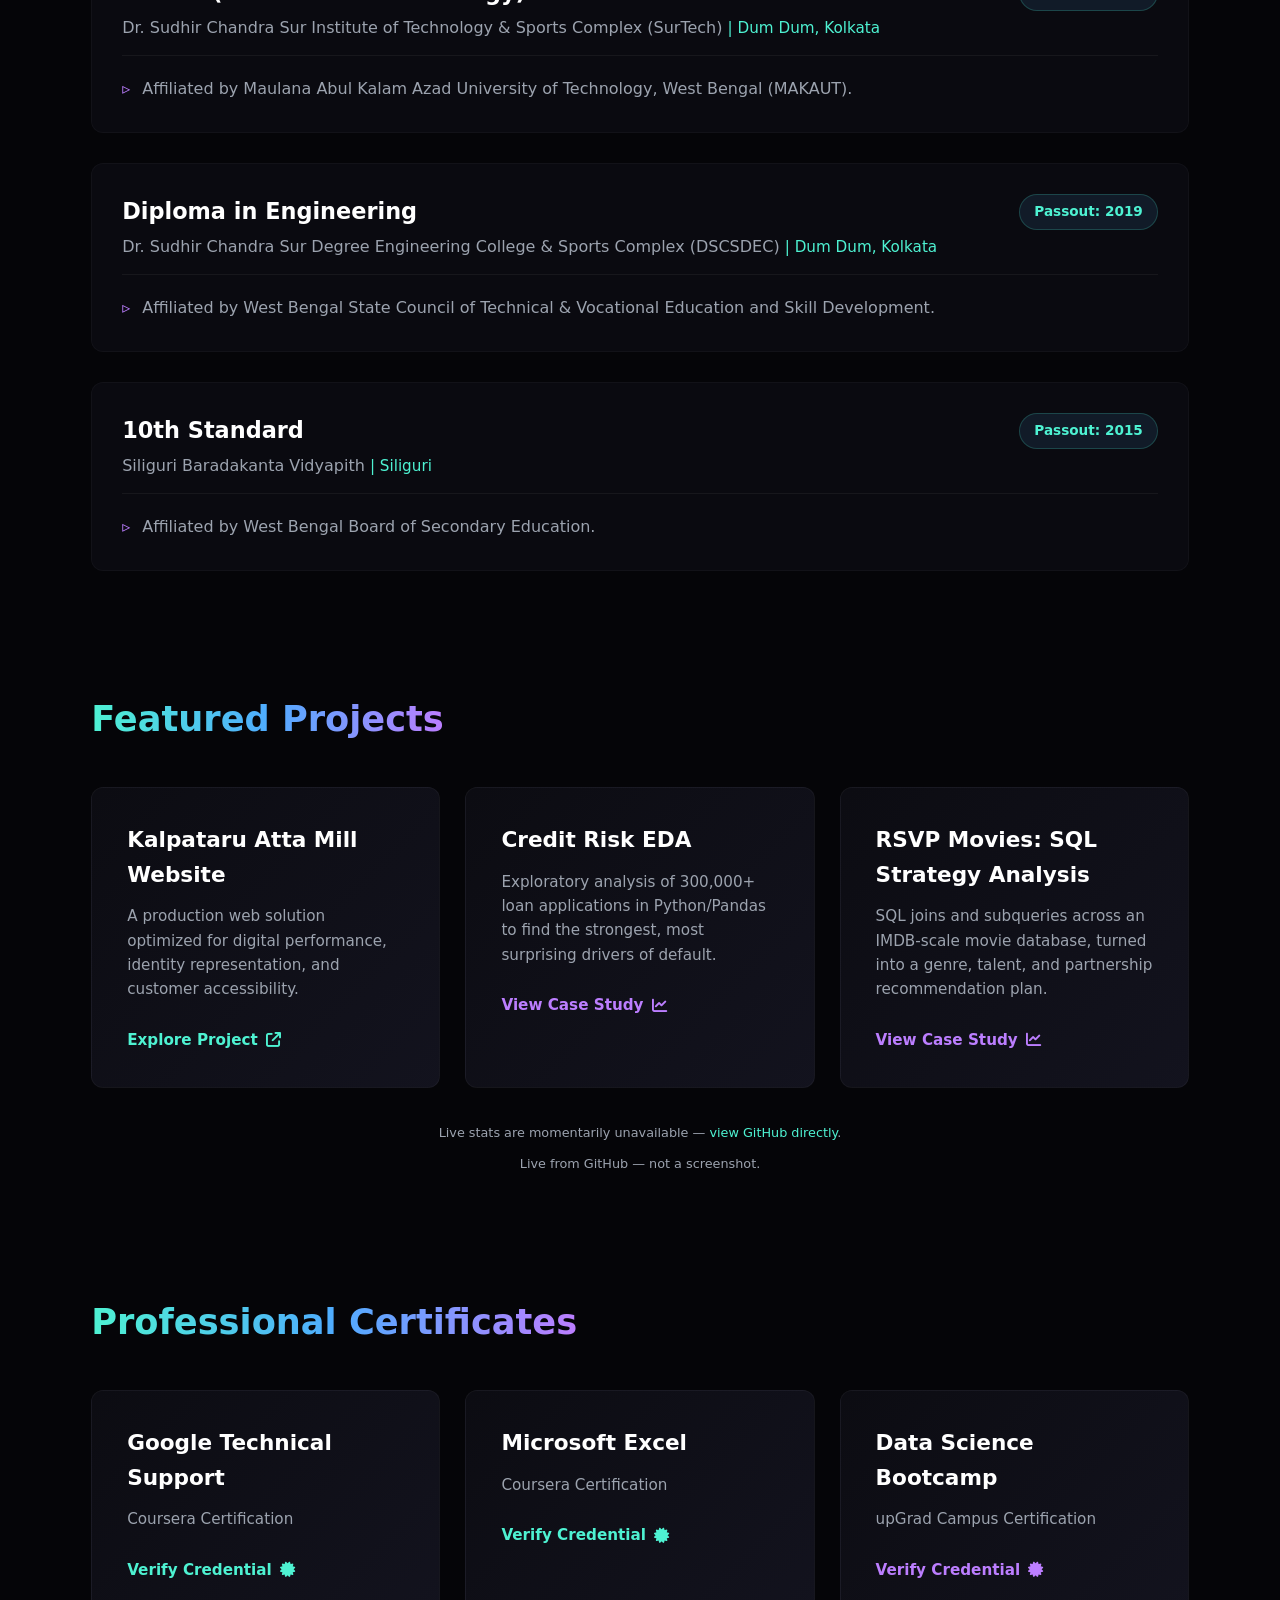
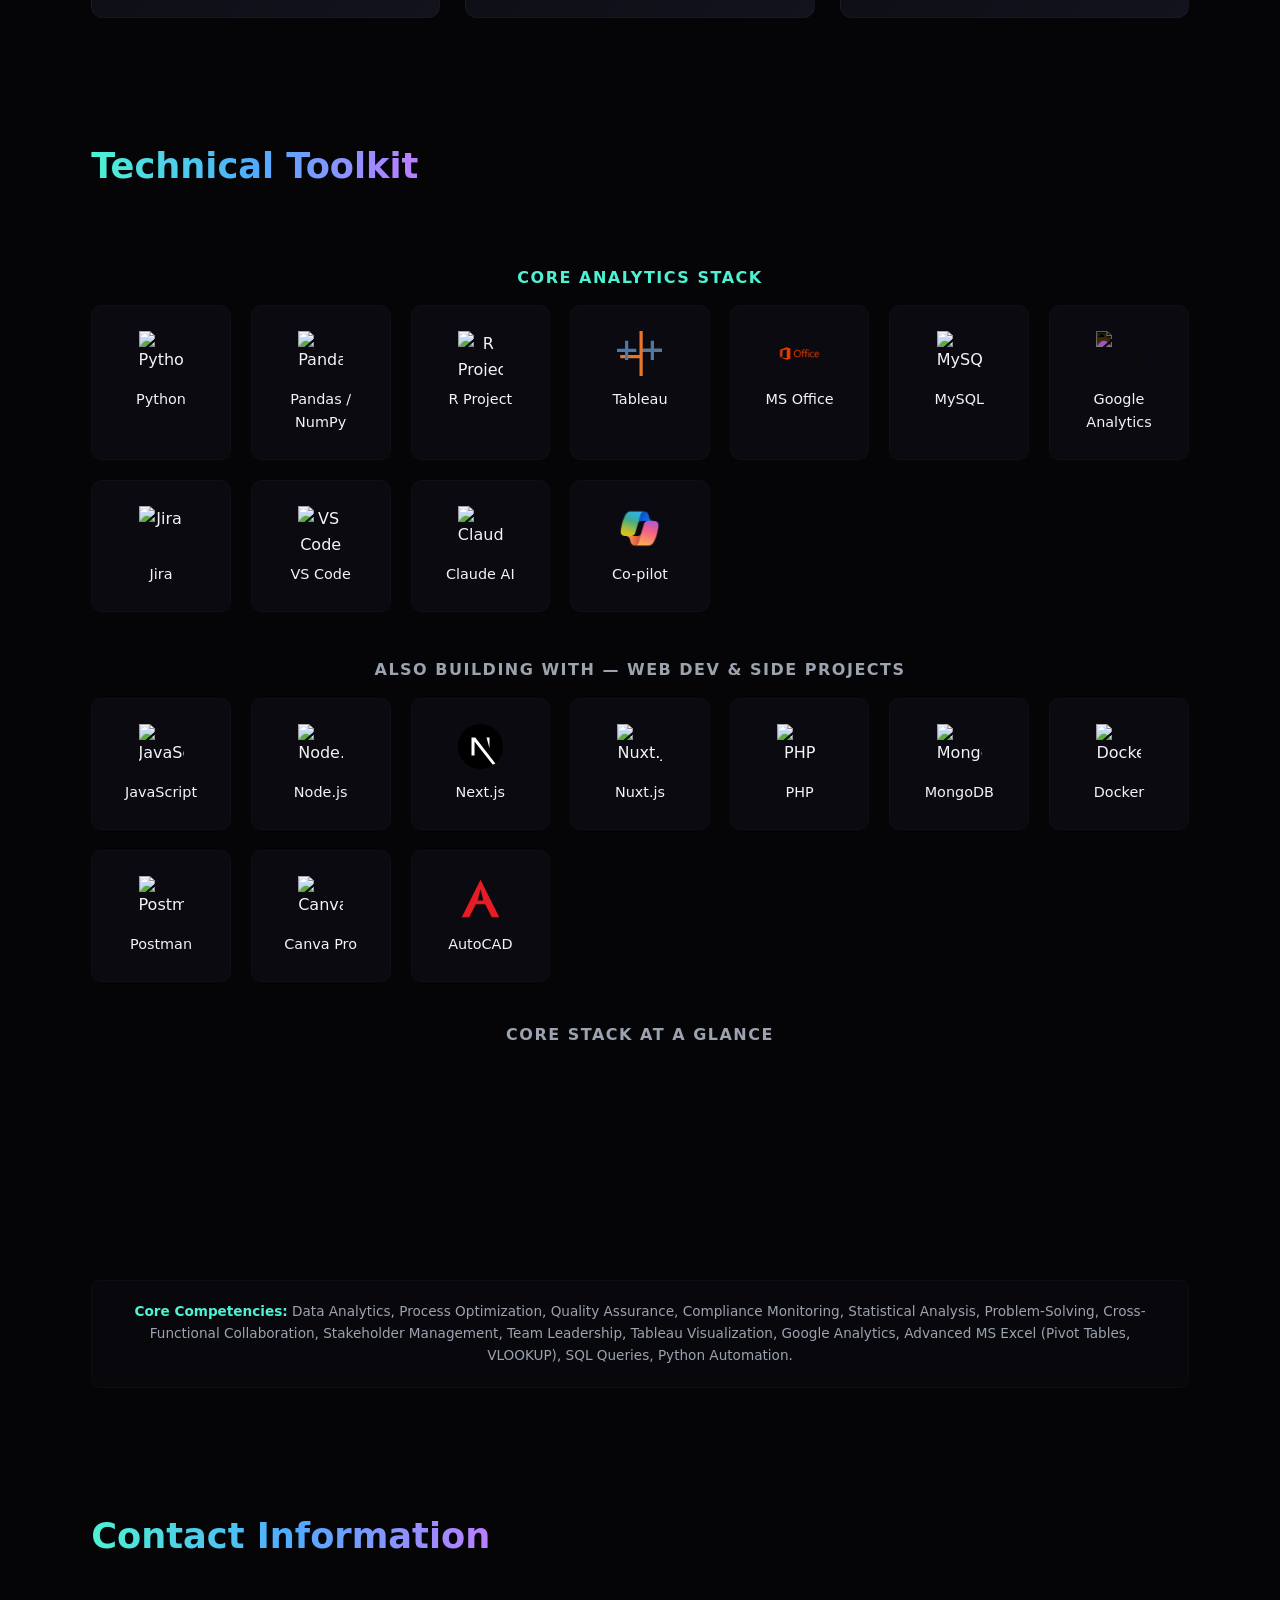
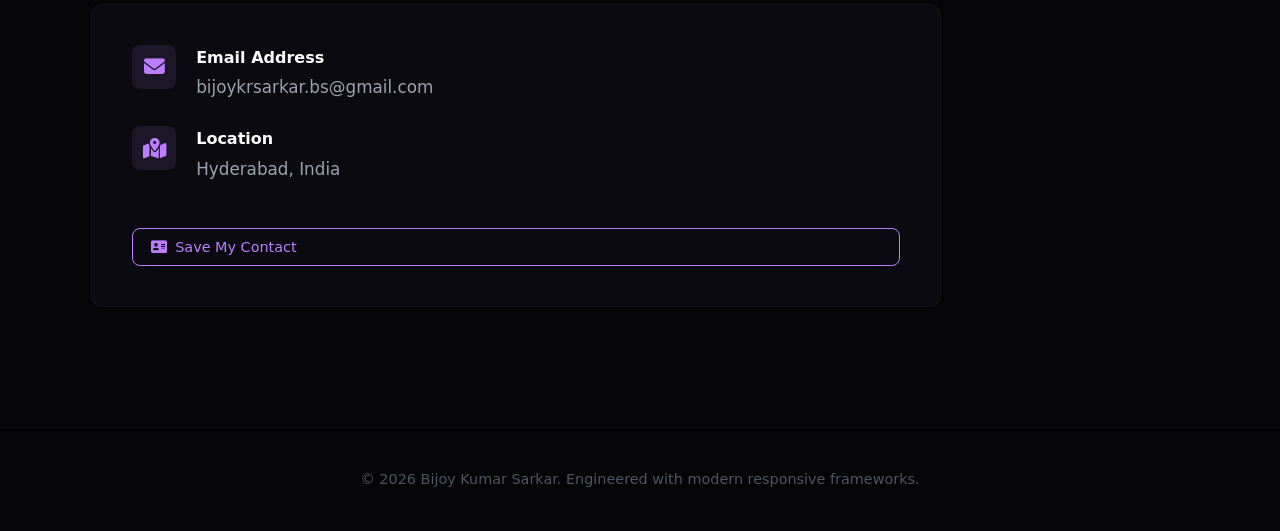
==== commit 3c424ea0: "Add files via upload" ====
--- a/index.html
+++ b/index.html
@@ -118,6 +118,13 @@
                         <a href="#projects" class="cta-button primary">View Projects</a>
                         <a href="Bijoy_Kumar_Sarkar_CV.pdf" download="Bijoy_Kumar_Sarkar_CV.pdf" class="cta-button secondary"><i class="fa-solid fa-file-pdf"></i> Download CV</a>
                     </div>
+
+                    <!-- NEW: live status badge -->
+                    <div class="live-status-badge">
+                        <span class="status-dot"></span>
+                        <span id="live-ist-clock">--:-- IST</span>
+                        <span>&middot; Open to opportunities</span>
+                    </div>
                 </div>
                 <div class="hero-image-container">
                     <div class="image-glow-ring">
@@ -320,6 +327,13 @@
                     </div>
                 </div>
             </div>
+
+            <!-- NEW: live GitHub activity, pulled fresh on every page load -->
+            <div class="github-stats-block">
+                <img src="https://github-readme-stats.vercel.app/api?username=bijoykrsarkar&show_icons=true&theme=dark&bg_color=00000000&hide_border=true&title_color=00f3ff&text_color=8a8a9e&icon_color=bc13fe" alt="Bijoy's live GitHub stats" loading="lazy" width="450" id="github-stats-img" onerror="this.style.display='none'; document.getElementById('github-stats-fallback').style.display='block';">
+                <p id="github-stats-fallback" style="display:none;">Live stats are momentarily unavailable — <a href="https://github.com/bijoykrsarkar/" target="_blank" rel="noopener noreferrer" style="color:var(--neon-cyan);">view GitHub directly</a>.</p>
+                <p>Live from GitHub — not a screenshot.</p>
+            </div>
         </section>
 
 
@@ -484,6 +498,12 @@
                 </div>
 
             </div>
+
+            <!-- NEW: skills radar chart -->
+            <div class="radar-block">
+                <h3>Core Stack At a Glance</h3>
+                <canvas id="skillsRadarChart"></canvas>
+            </div>
         </section>
 
         <!-- Core Competencies Summary -->
@@ -516,6 +536,11 @@
                             <p>Hyderabad, India</p>
                         </div>
                     </div>
+
+                    <!-- NEW: one-click save to contacts -->
+                    <button id="vcard-btn" class="vcard-btn" type="button">
+                        <i class="fa-solid fa-address-card"></i> Save My Contact
+                    </button>
                 </div>
             </div>
         </section>
@@ -525,6 +550,20 @@
         <p>© 2026 Bijoy Kumar Sarkar. Engineered with modern responsive frameworks.</p>
     </footer>
 
+    <!-- NEW: command palette -->
+    <div class="cmdk-trigger" id="cmdk-trigger">
+        <i class="fa-solid fa-magnifying-glass"></i>
+        <span class="cmdk-label">Quick actions</span>
+        <kbd>Ctrl K</kbd>
+    </div>
+    <div class="cmdk-overlay" id="cmdk-overlay">
+        <div class="cmdk-box">
+            <input type="text" class="cmdk-input" id="cmdk-input" placeholder="Type a command… (resume, GitHub, contact…)" autocomplete="off">
+            <div class="cmdk-list" id="cmdk-list"></div>
+        </div>
+    </div>
+
+    <script src="https://cdn.jsdelivr.net/npm/chart.js@4.4.4/dist/chart.umd.min.js"></script>
     <script src="script.js"></script>
 </body>
 </html>
--- a/style.css
+++ b/style.css
@@ -851,4 +851,157 @@
 }
 .card-animation:hover::before {
     left: 200%;
+}
+
+/* ==========================================================================
+   NEW ADDITIONS BELOW — command palette, live status, vCard, GitHub stats,
+   skills radar, cursor click-burst. Nothing above this line was modified.
+   ========================================================================== */
+
+/* --- Command Palette --- */
+.cmdk-trigger {
+    position: fixed;
+    bottom: 25px;
+    right: 25px;
+    z-index: 9998;
+    background: #111118;
+    color: var(--text-secondary);
+    border: 1px solid rgba(255,255,255,0.08);
+    border-radius: 30px;
+    padding: 12px 18px;
+    display: flex;
+    align-items: center;
+    gap: 8px;
+    font-size: 0.85rem;
+    cursor: pointer;
+    box-shadow: 0 4px 20px rgba(0,0,0,0.4);
+    transition: all 0.3s ease;
+}
+.cmdk-trigger:hover {
+    border-color: var(--neon-cyan);
+    color: var(--neon-cyan);
+    box-shadow: 0 0 15px rgba(0,243,255,0.3);
+}
+.cmdk-trigger kbd {
+    background: rgba(255,255,255,0.08);
+    padding: 2px 7px;
+    border-radius: 4px;
+    font-size: 0.75rem;
+    font-family: inherit;
+}
+.cmdk-overlay {
+    position: fixed;
+    inset: 0;
+    background: rgba(3,3,8,0.75);
+    backdrop-filter: blur(6px);
+    -webkit-backdrop-filter: blur(6px);
+    z-index: 10000;
+    display: none;
+    align-items: flex-start;
+    justify-content: center;
+    padding-top: 12vh;
+}
+.cmdk-overlay.open { display: flex; }
+.cmdk-box {
+    width: 90%;
+    max-width: 560px;
+    max-height: 70vh;
+    background: #0c0c14;
+    border: 1px solid rgba(255,255,255,0.1);
+    border-radius: 14px;
+    box-shadow: 0 20px 60px rgba(0,0,0,0.6);
+    overflow: hidden;
+    display: flex;
+    flex-direction: column;
+}
+.cmdk-input {
+    width: 100%;
+    background: transparent;
+    border: none;
+    border-bottom: 1px solid rgba(255,255,255,0.08);
+    color: #fff;
+    font-size: 1.05rem;
+    padding: 18px 20px;
+    outline: none;
+    font-family: inherit;
+}
+.cmdk-list { overflow-y: auto; padding: 8px; }
+.cmdk-item {
+    display: flex;
+    align-items: center;
+    gap: 12px;
+    padding: 12px 14px;
+    border-radius: 8px;
+    color: var(--text-secondary);
+    cursor: pointer;
+    font-size: 0.95rem;
+}
+.cmdk-item i { width: 20px; color: var(--neon-purple); }
+.cmdk-item.active, .cmdk-item:hover { background: rgba(255,255,255,0.07); color: #fff; }
+.cmdk-empty { padding: 24px; text-align: center; color: var(--text-secondary); font-size: 0.9rem; }
+
+/* --- Live status badge (hero) --- */
+.live-status-badge {
+    display: inline-flex;
+    align-items: center;
+    gap: 9px;
+    background: rgba(255,255,255,0.05);
+    border: 1px solid rgba(255,255,255,0.08);
+    padding: 8px 16px;
+    border-radius: 20px;
+    font-size: 0.85rem;
+    color: var(--text-secondary);
+    margin-top: 22px;
+}
+.status-dot {
+    width: 8px; height: 8px; border-radius: 50%;
+    background: #2ecc71;
+    box-shadow: 0 0 8px #2ecc71;
+    animation: pulse-dot 2s infinite;
+    flex-shrink: 0;
+}
+@keyframes pulse-dot { 0%, 100% { opacity: 1; } 50% { opacity: 0.35; } }
+
+/* --- vCard button (contact) --- */
+.vcard-btn {
+    display: inline-flex;
+    align-items: center;
+    gap: 8px;
+    margin-top: 20px;
+    background: transparent;
+    border: 1px solid var(--neon-purple);
+    color: var(--neon-purple);
+    padding: 10px 18px;
+    border-radius: 8px;
+    font-size: 0.9rem;
+    font-family: inherit;
+    cursor: pointer;
+    transition: all 0.3s ease;
+}
+.vcard-btn:hover { background: var(--neon-purple); color: #fff; }
+
+/* --- GitHub live stats card --- */
+.github-stats-block { text-align: center; margin-top: 35px; }
+.github-stats-block img { max-width: 100%; border-radius: 10px; }
+.github-stats-block p { color: var(--text-secondary); font-size: 0.8rem; margin-top: 10px; }
+
+/* --- Skills radar chart --- */
+.radar-block { max-width: 460px; margin: 40px auto 0; }
+.radar-block h3 { text-align:center; color: var(--text-secondary); font-size: 1rem; letter-spacing: 1.5px; text-transform: uppercase; margin-bottom: 15px; }
+
+/* --- Cursor click-burst particle --- */
+.click-burst {
+    position: fixed;
+    width: 6px;
+    height: 6px;
+    border-radius: 50%;
+    background: var(--neon-cyan);
+    pointer-events: none;
+    z-index: 9999;
+    box-shadow: 0 0 6px var(--neon-cyan);
+}
+
+@media (max-width: 600px) {
+    .cmdk-trigger span.cmdk-label { display: none; }
+    .cmdk-trigger { padding: 14px; border-radius: 50%; }
 }
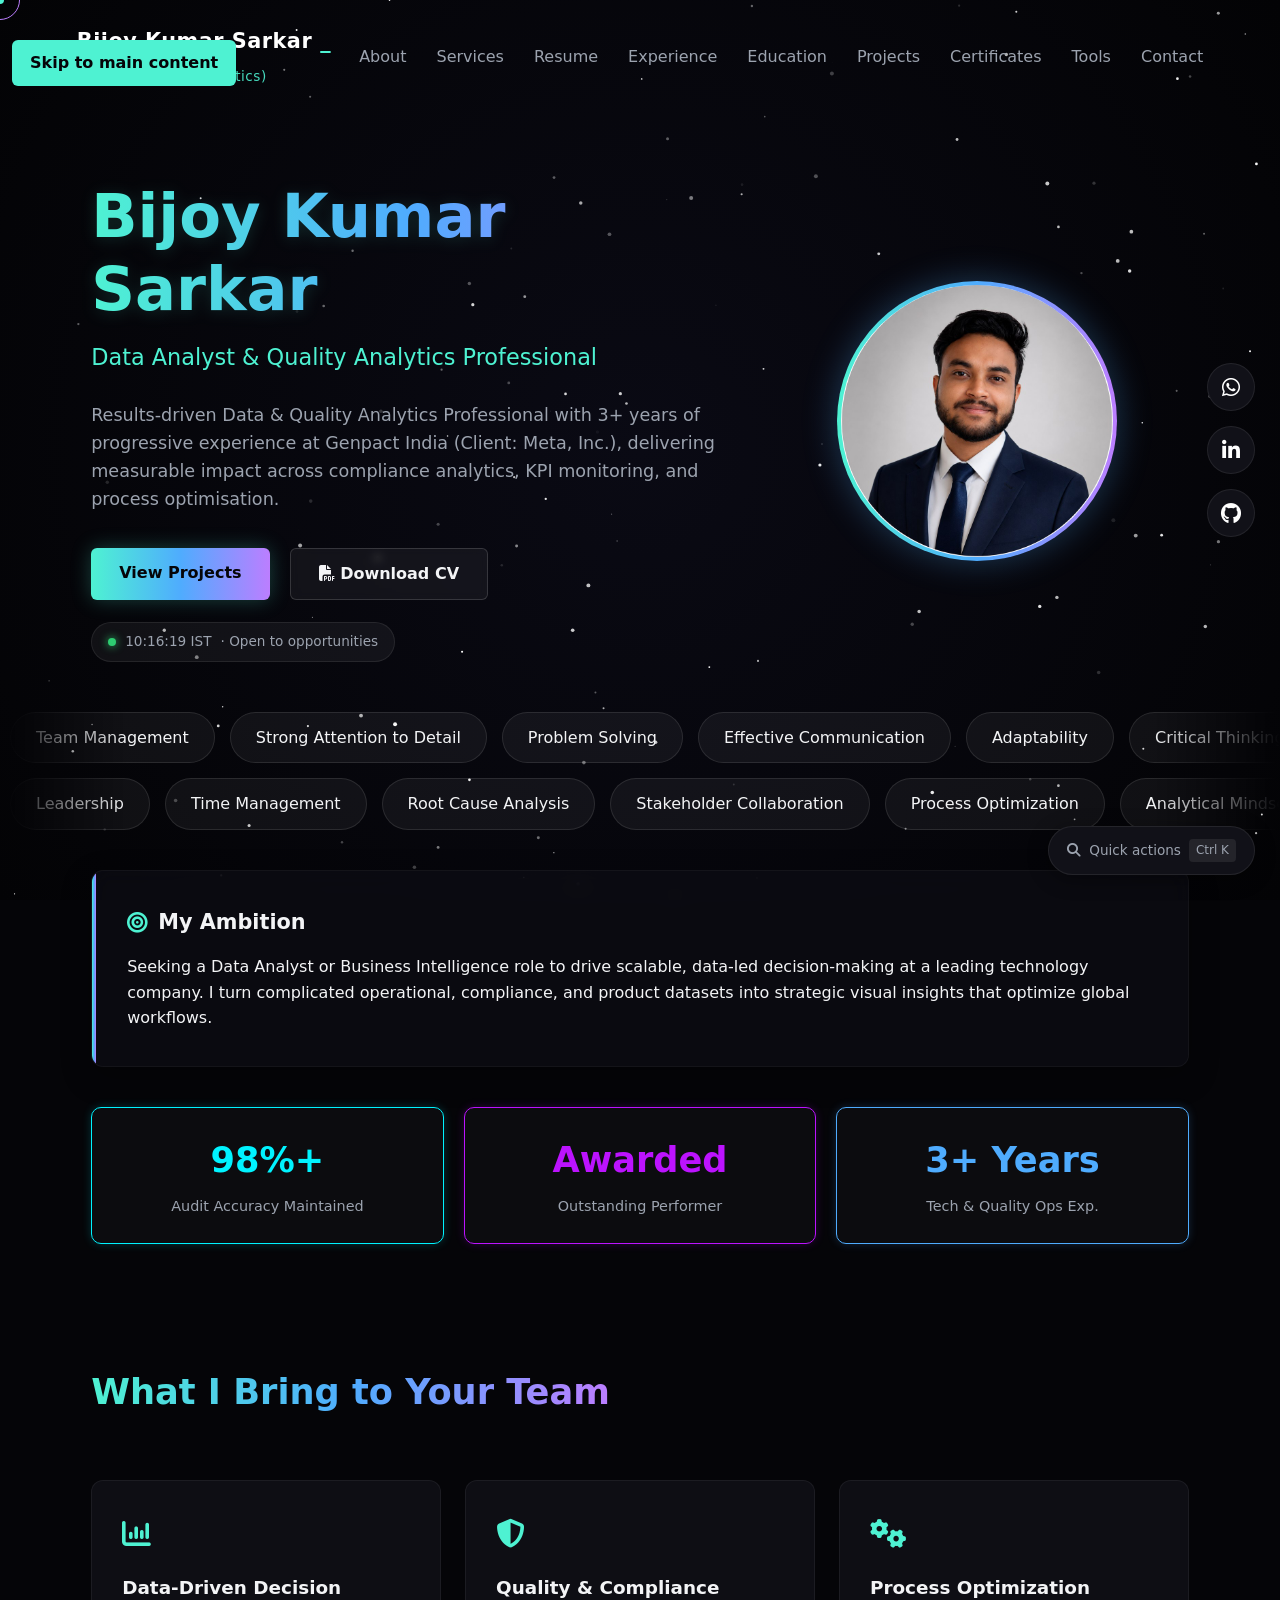
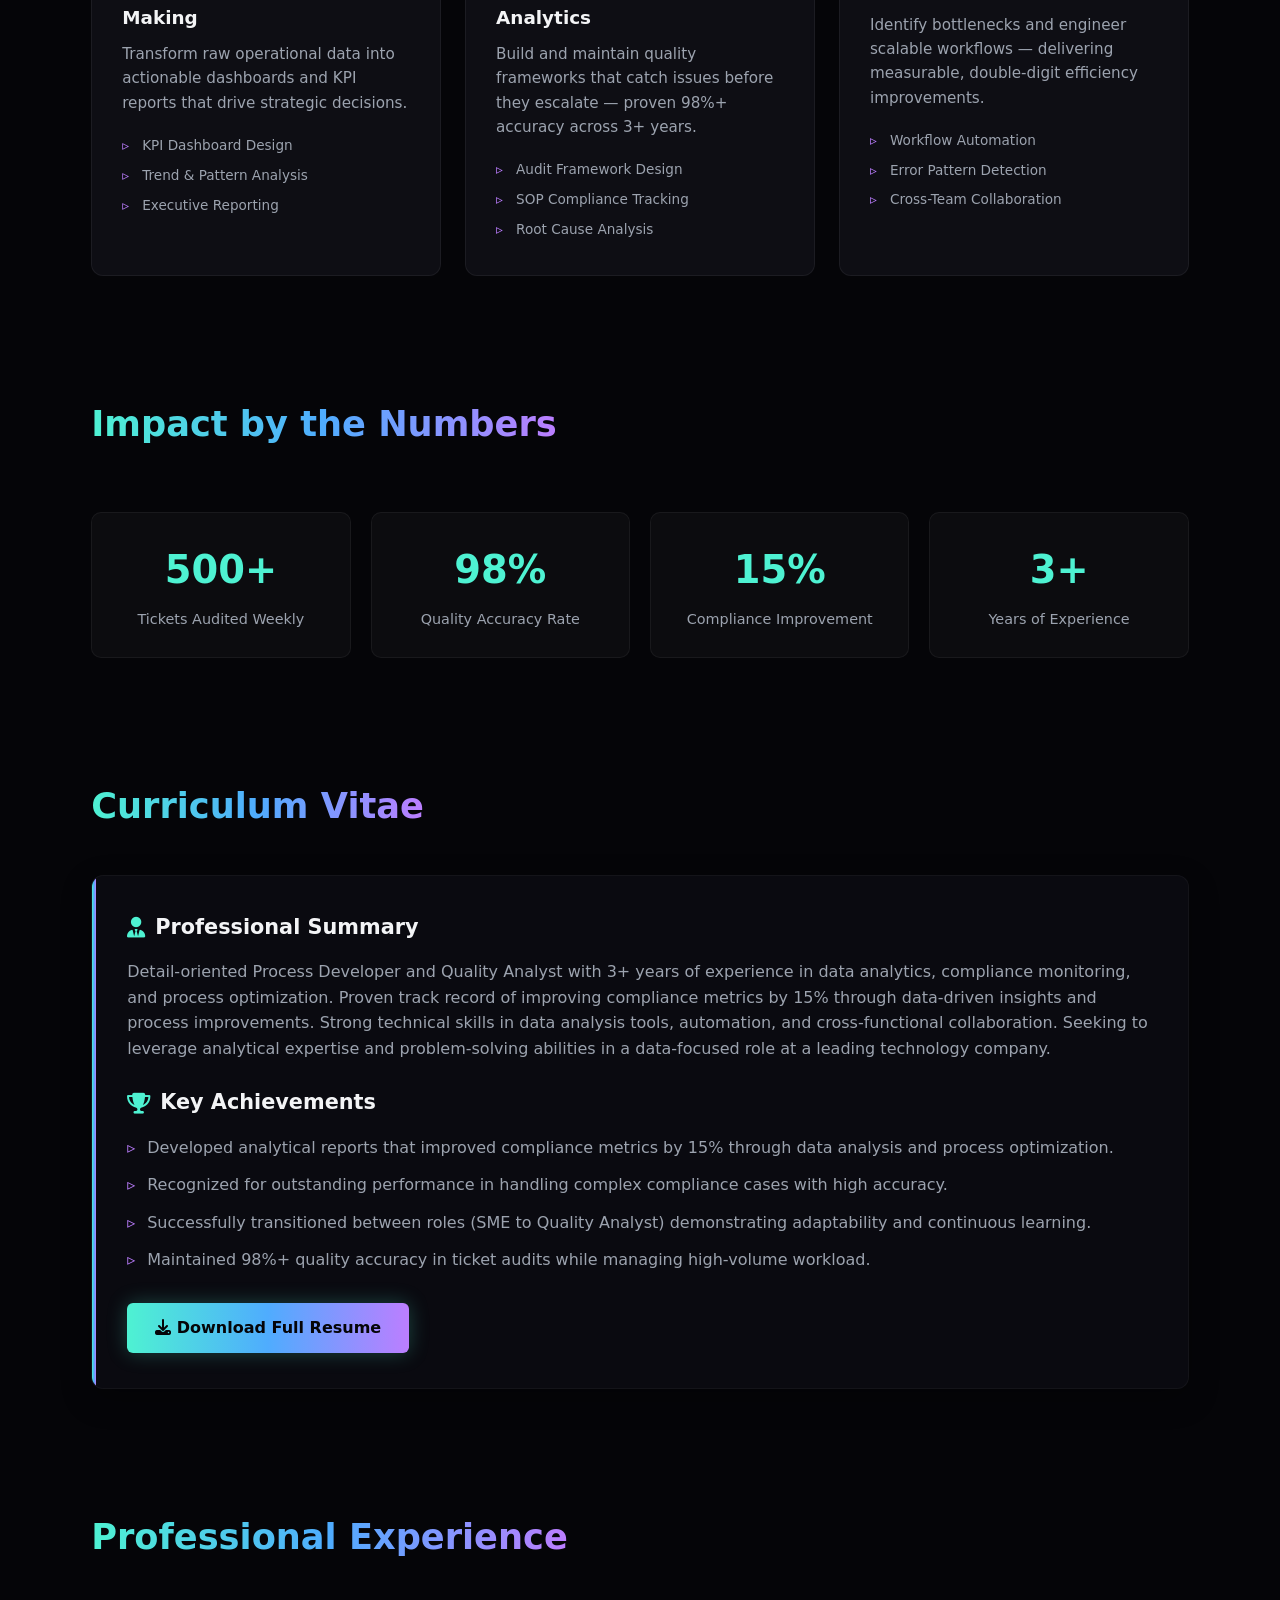
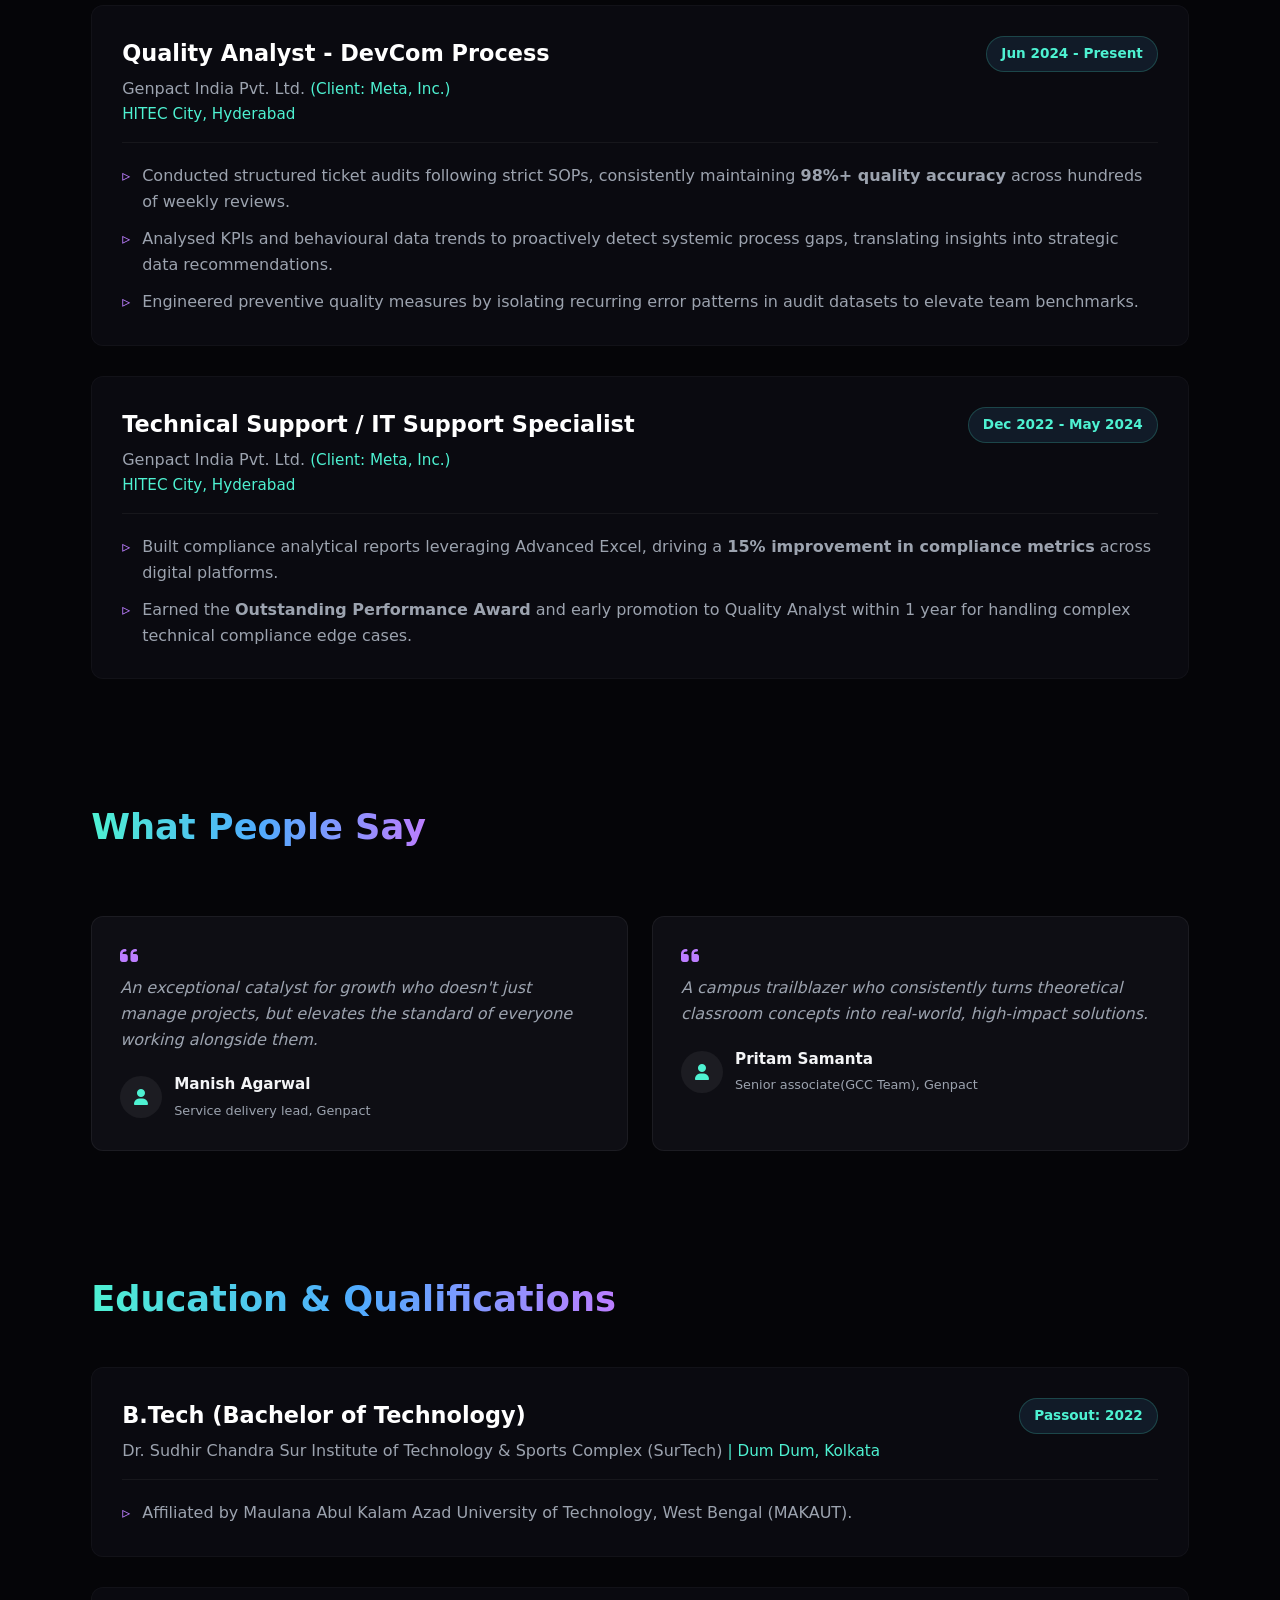
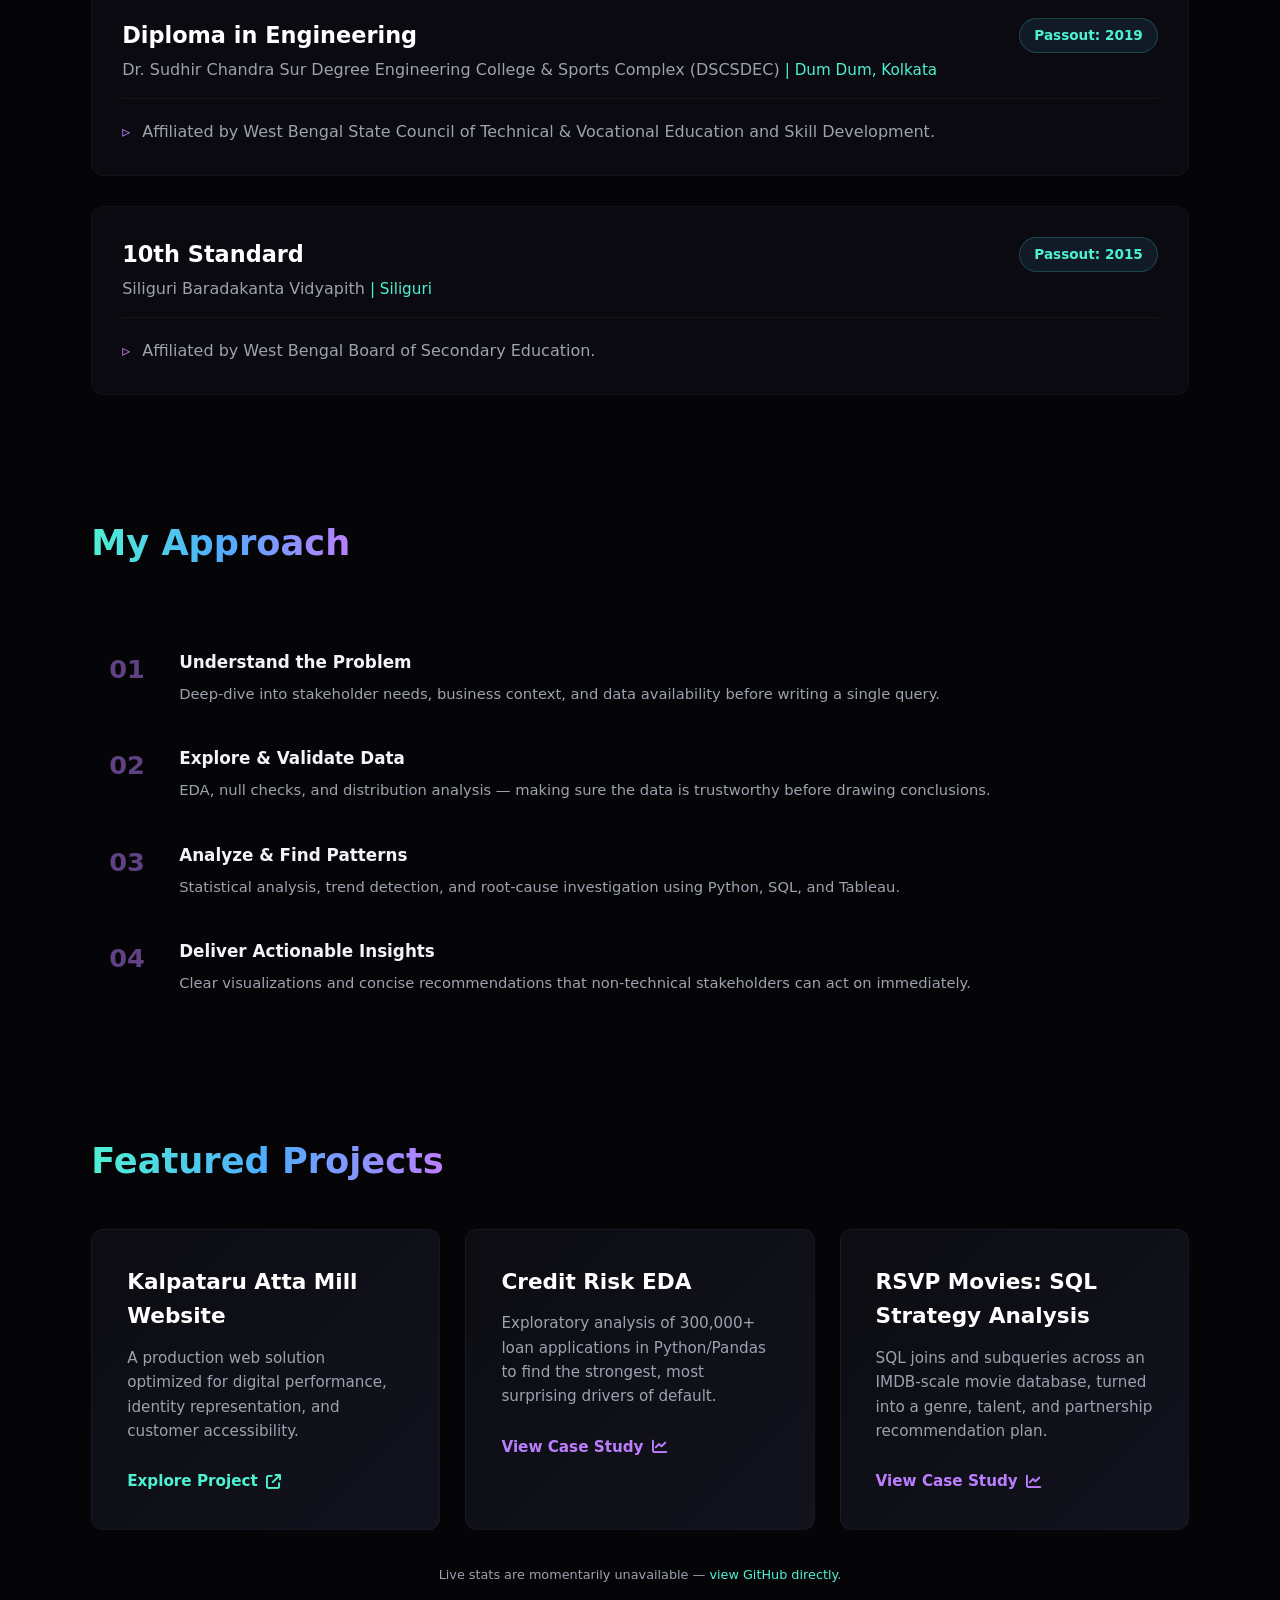
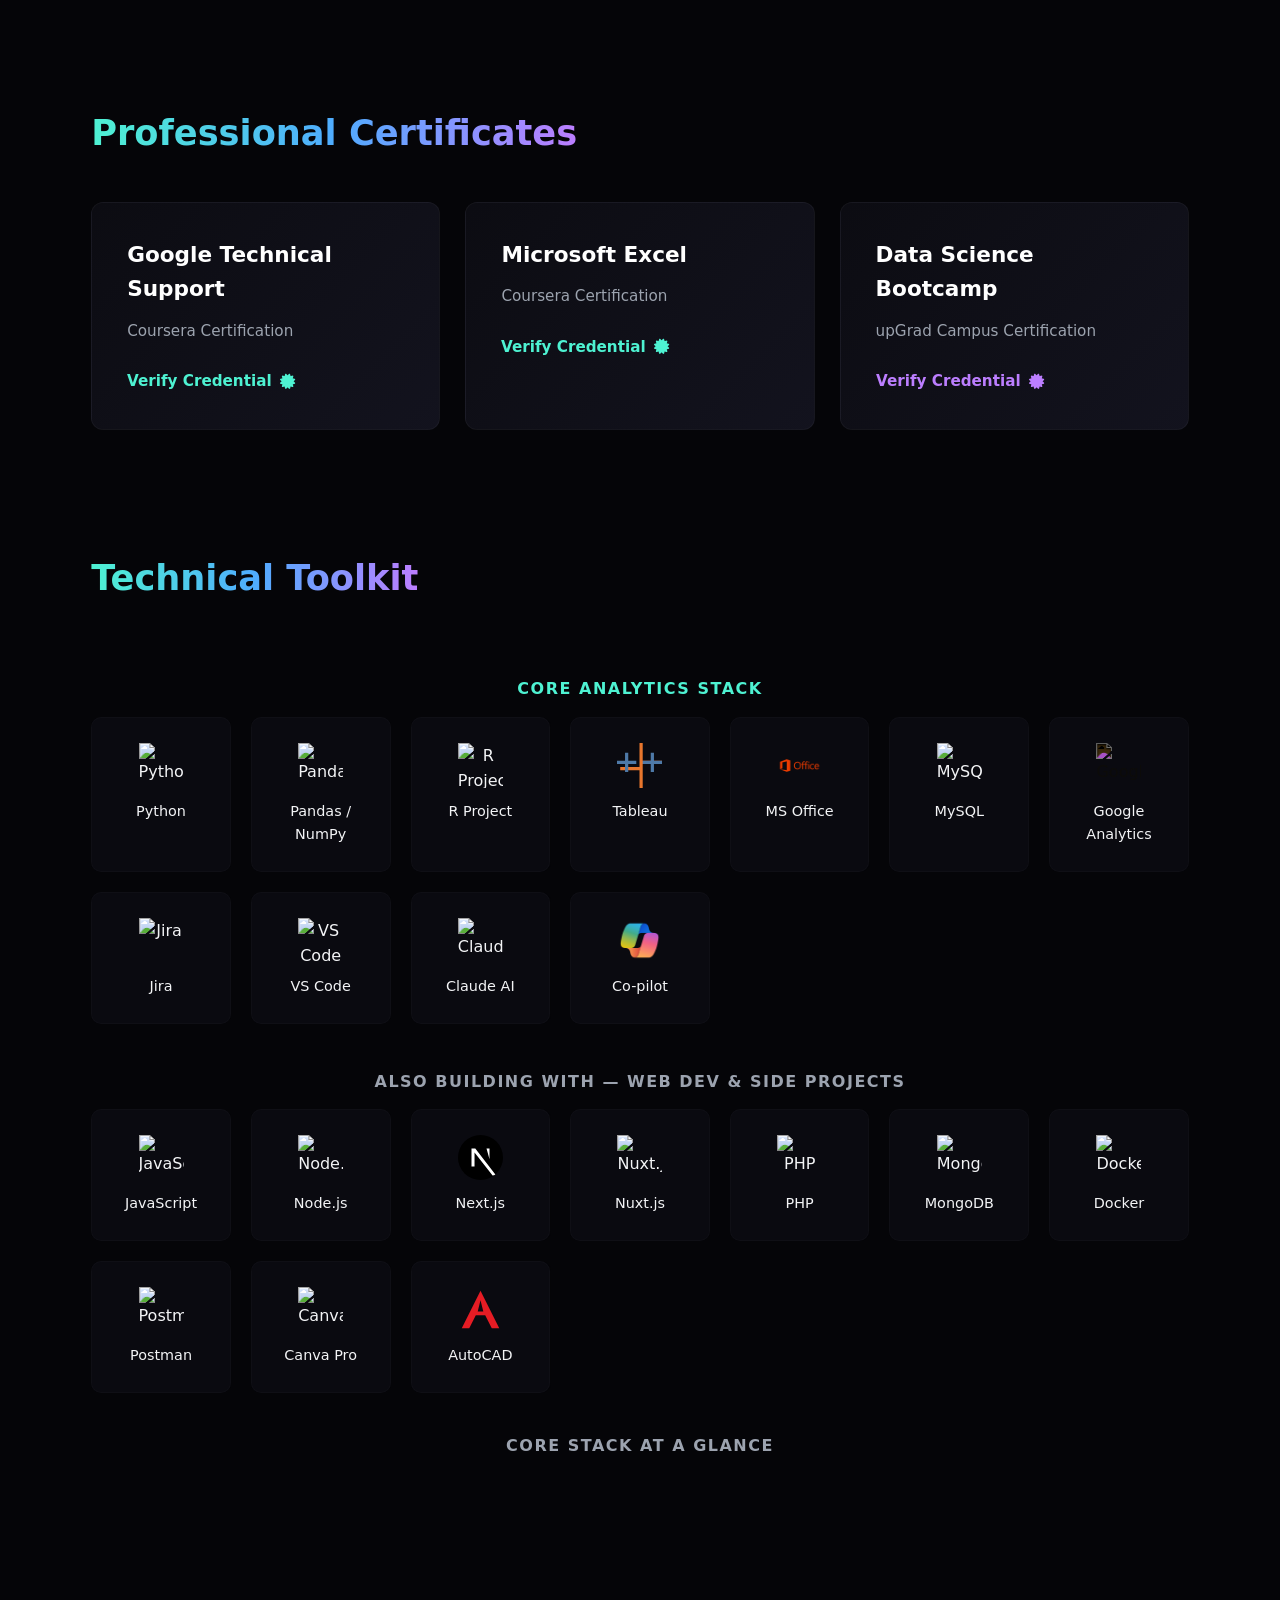
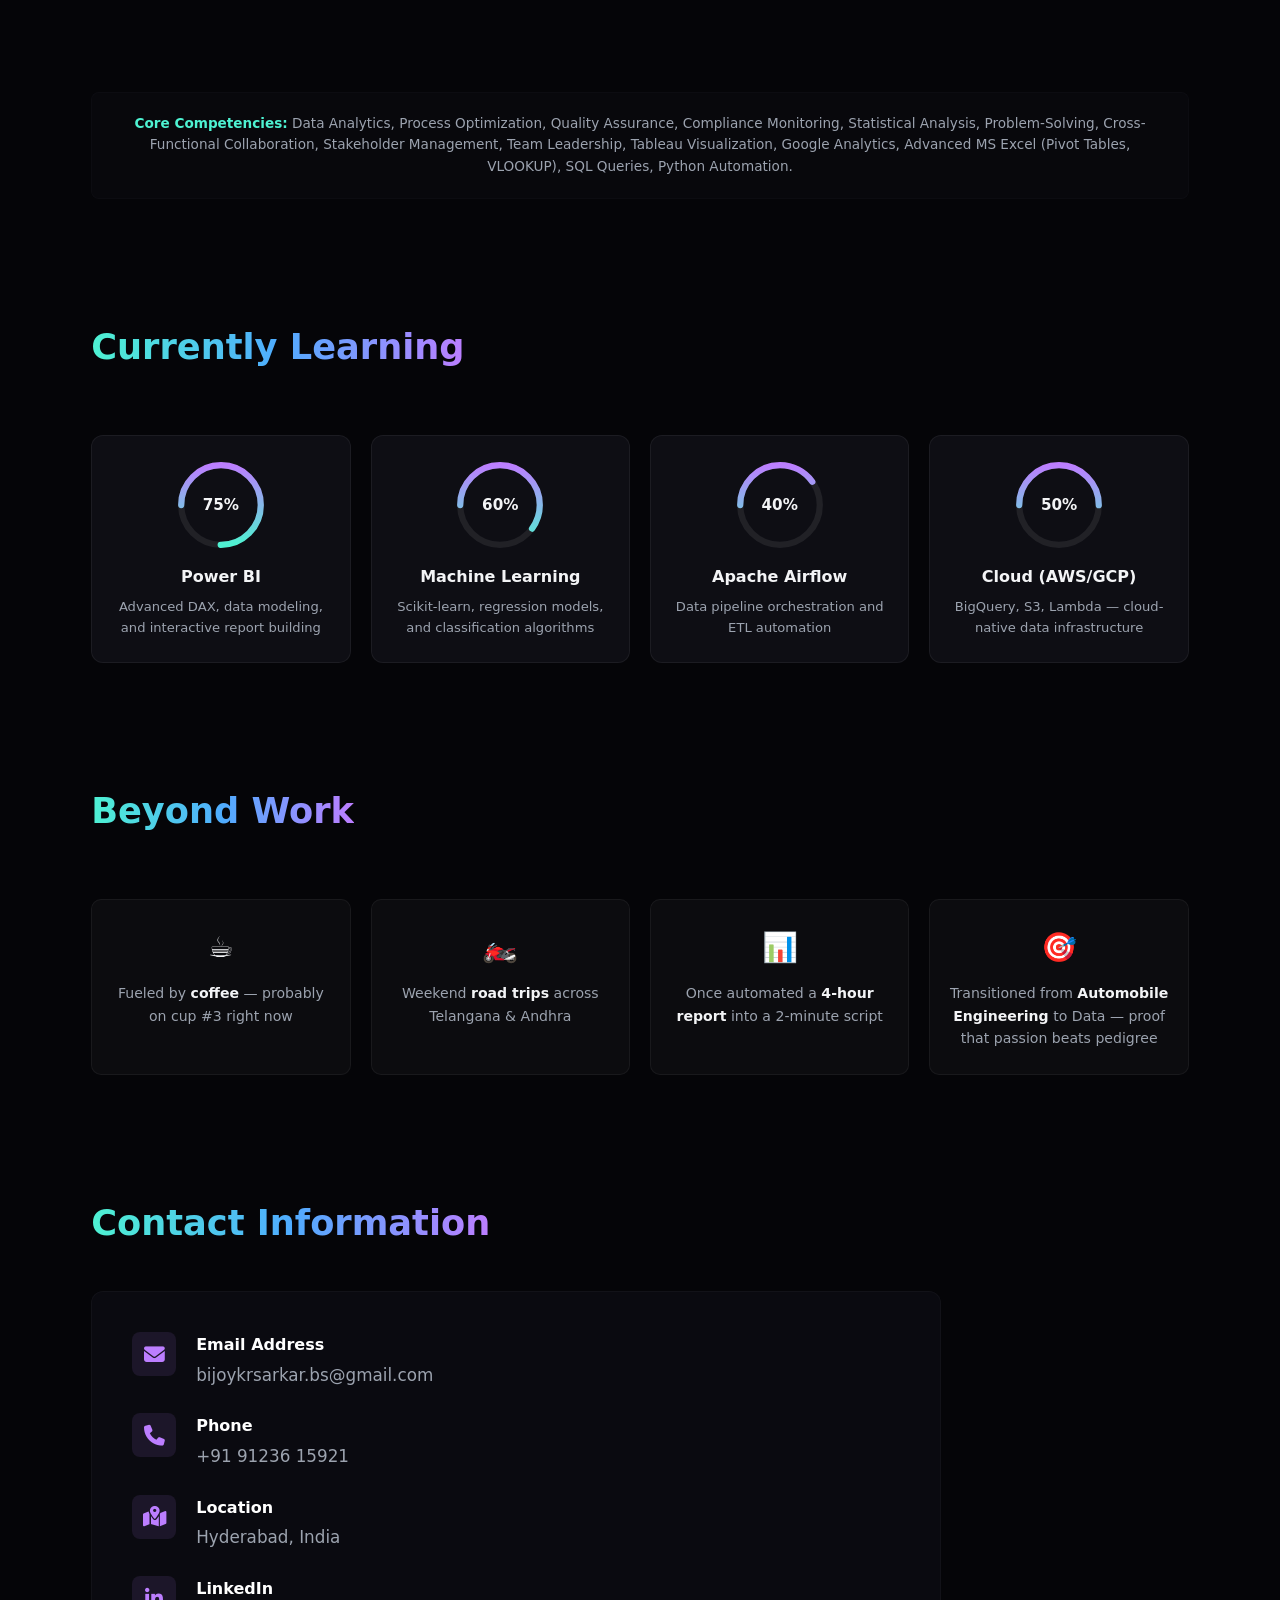
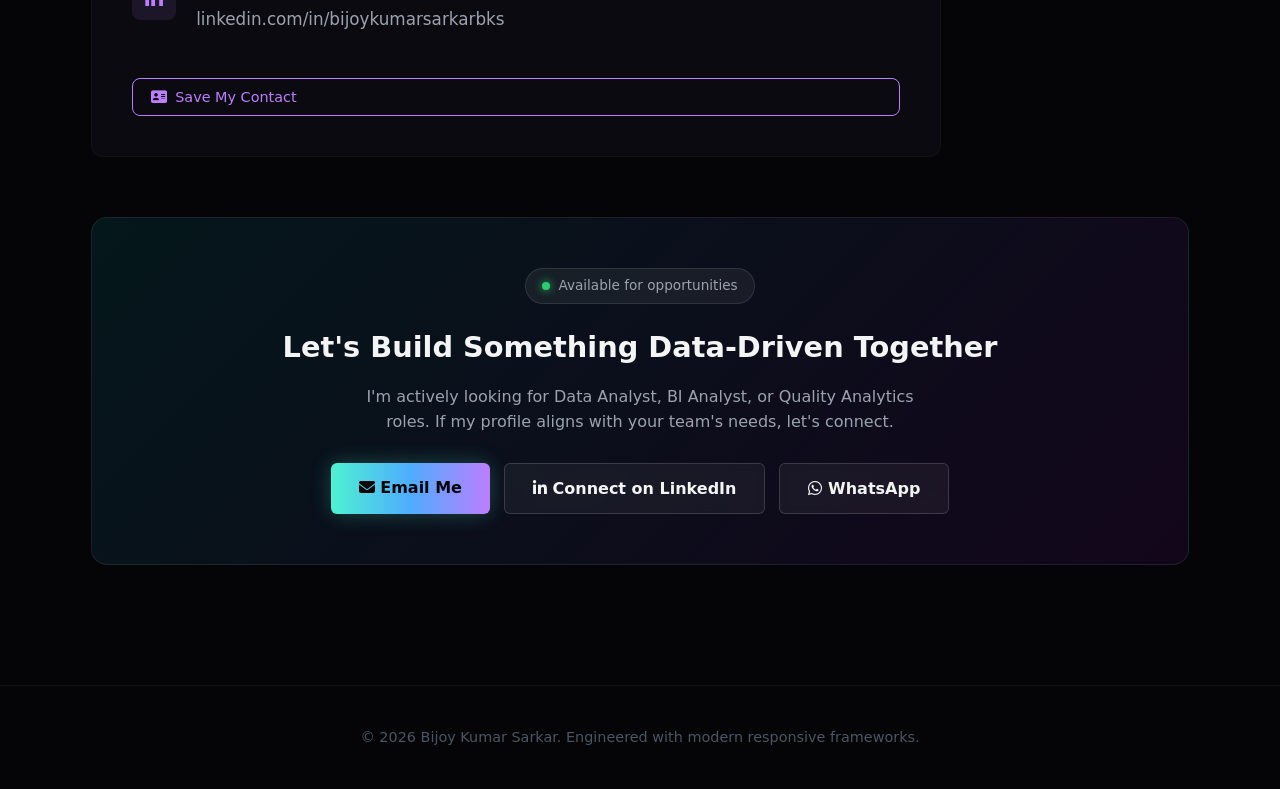
==== commit a27c43b4: "Add files via upload" ====
--- a/index.html
+++ b/index.html
@@ -17,15 +17,19 @@
     <meta property="og:description" content="Discover the portfolio of Bijoy Kumar Sarkar, a tech professional specializing in data analytics, compliance monitoring, and process optimization.">
     <meta property="og:type" content="website">
     <meta property="og:url" content="https://portfolio-bijoy-kumar-sarkar.vercel.app/">
-    <meta property="og:image" content="https://portfolio-bijoy-kumar-sarkar.vercel.app/profile.jpg">
-    <meta property="og:image:width" content="800">
-    <meta property="og:image:height" content="800">
+    <meta property="og:image" content="https://portfolio-bijoy-kumar-sarkar.vercel.app/og-image.png">
+    <meta property="og:image:width" content="1200">
+    <meta property="og:image:height" content="630">
 
     <!-- Twitter / X Card Meta Tags -->
-    <meta name="twitter:card" content="summary">
+    <meta name="twitter:card" content="summary_large_image">
     <meta name="twitter:title" content="Bijoy Kumar Sarkar | Data & Quality Analytics Professional">
     <meta name="twitter:description" content="Data & Quality Analytics Professional with 3+ years of experience in compliance analytics, KPI monitoring, and process optimization.">
-    <meta name="twitter:image" content="https://portfolio-bijoy-kumar-sarkar.vercel.app/profile.jpg">
+    <meta name="twitter:image" content="https://portfolio-bijoy-kumar-sarkar.vercel.app/og-image.png">
+
+    <meta name="theme-color" content="#050508">
+    <meta name="apple-mobile-web-app-capable" content="yes">
+    <meta name="apple-mobile-web-app-status-bar-style" content="black-translucent">
 
     <!-- Extended JSON-LD Person Schema -->
     <script type="application/ld+json">
@@ -50,12 +54,29 @@
 
     <!-- Favicon -->
     <link rel="icon" type="image/png" href="favicon.png">
+    <link rel="preconnect" href="https://cdn.jsdelivr.net" crossorigin>
+    <link rel="preconnect" href="https://cdnjs.cloudflare.com" crossorigin>
+    <link rel="preconnect" href="https://cdn.simpleicons.org" crossorigin>
+    <link rel="dns-prefetch" href="https://github-readme-stats.vercel.app">
     
     <link rel="stylesheet" href="style.css">
     <link rel="stylesheet" type="text/css" href="https://cdn.jsdelivr.net/gh/devicons/devicon@latest/devicon.min.css" />
     <link rel="stylesheet" href="https://cdnjs.cloudflare.com/ajax/libs/font-awesome/6.4.0/css/all.min.css">
 </head>
 <body>
+
+    <!-- Accessibility: Skip to main content -->
+    <a href="#about" class="skip-link">Skip to main content</a>
+
+    <!-- Hidden SVG gradient definition, reused by the "Currently Learning" progress rings -->
+    <svg width="0" height="0" style="position:absolute;" aria-hidden="true">
+        <defs>
+            <linearGradient id="progressGradient" x1="0%" y1="0%" x2="100%" y2="0%">
+                <stop offset="0%" stop-color="#4ef2d2"/>
+                <stop offset="100%" stop-color="#bc7eff"/>
+            </linearGradient>
+        </defs>
+    </svg>
 
     <!-- Scroll Progress Bar -->
     <div class="scroll-progress-container">
@@ -94,6 +115,7 @@
 
             <ul class="nav-links" id="nav-links">
                 <li><a href="#about" class="nav-item">About</a></li>
+                <li><a href="#services" class="nav-item">Services</a></li>
                 <li><a href="#resume" class="nav-item">Resume</a></li>
                 <li><a href="#experience" class="nav-item">Experience</a></li>
                 <li><a href="#education" class="nav-item">Education</a></li>
@@ -179,18 +201,78 @@
             </div>
 
             <!-- Metrics & Impact Grid -->
-            <div class="tools-grid" style="margin-top: 40px;">
-                <div class="tool-item" style="border: 1px solid #00f3ff; box-shadow: 0 0 10px rgba(0, 243, 255, 0.2);">
-                    <h3 style="font-size: 2.2rem; color: #00f3ff; margin: 0 0 5px 0;">98%+</h3>
-                    <span style="font-size: 0.9rem;">Audit Accuracy Maintained</span>
-                </div>
-                <div class="tool-item" style="border: 1px solid #bc13fe; box-shadow: 0 0 10px rgba(188, 19, 254, 0.2);">
-                    <h3 style="font-size: 2.2rem; color: #bc13fe; margin: 0 0 5px 0;">Awarded</h3>
-                    <span style="font-size: 0.9rem;">Outstanding Performer</span>
-                </div>
-                <div class="tool-item" style="border: 1px solid #4facfe; box-shadow: 0 0 10px rgba(79, 172, 254, 0.2);">
-                    <h3 style="font-size: 2.2rem; color: #4facfe; margin: 0 0 5px 0;">3+ Years</h3>
-                    <span style="font-size: 0.9rem;">Tech & Quality Ops Exp.</span>
+            <div class="metrics-grid">
+                <div class="metric-card metric-card--cyan">
+                    <h3 class="metric-value">98%+</h3>
+                    <span class="metric-label">Audit Accuracy Maintained</span>
+                </div>
+                <div class="metric-card metric-card--purple">
+                    <h3 class="metric-value">Awarded</h3>
+                    <span class="metric-label">Outstanding Performer</span>
+                </div>
+                <div class="metric-card metric-card--blue">
+                    <h3 class="metric-value">3+ Years</h3>
+                    <span class="metric-label">Tech &amp; Quality Ops Exp.</span>
+                </div>
+            </div>
+        </section>
+
+        <!-- What I Bring Section -->
+        <section id="services" class="scroll-reveal">
+            <h2 class="section-title">What I Bring to Your Team</h2>
+            <div class="services-grid">
+                <div class="service-card card-animation">
+                    <div class="service-icon"><i class="fa-solid fa-chart-column"></i></div>
+                    <h3>Data-Driven Decision Making</h3>
+                    <p>Transform raw operational data into actionable dashboards and KPI reports that drive strategic decisions.</p>
+                    <ul class="service-highlights">
+                        <li>KPI Dashboard Design</li>
+                        <li>Trend &amp; Pattern Analysis</li>
+                        <li>Executive Reporting</li>
+                    </ul>
+                </div>
+                <div class="service-card card-animation">
+                    <div class="service-icon"><i class="fa-solid fa-shield-halved"></i></div>
+                    <h3>Quality &amp; Compliance Analytics</h3>
+                    <p>Build and maintain quality frameworks that catch issues before they escalate — proven 98%+ accuracy across 3+ years.</p>
+                    <ul class="service-highlights">
+                        <li>Audit Framework Design</li>
+                        <li>SOP Compliance Tracking</li>
+                        <li>Root Cause Analysis</li>
+                    </ul>
+                </div>
+                <div class="service-card card-animation">
+                    <div class="service-icon"><i class="fa-solid fa-gears"></i></div>
+                    <h3>Process Optimization</h3>
+                    <p>Identify bottlenecks and engineer scalable workflows — delivering measurable, double-digit efficiency improvements.</p>
+                    <ul class="service-highlights">
+                        <li>Workflow Automation</li>
+                        <li>Error Pattern Detection</li>
+                        <li>Cross-Team Collaboration</li>
+                    </ul>
+                </div>
+            </div>
+        </section>
+
+        <!-- Impact Numbers Section -->
+        <section id="impact" class="scroll-reveal">
+            <h2 class="section-title">Impact by the Numbers</h2>
+            <div class="stats-counter-grid">
+                <div class="stat-counter-card">
+                    <div><span class="stat-number" data-target="500">0</span><span class="stat-suffix">+</span></div>
+                    <p class="stat-label">Tickets Audited Weekly</p>
+                </div>
+                <div class="stat-counter-card">
+                    <div><span class="stat-number" data-target="98">0</span><span class="stat-suffix">%</span></div>
+                    <p class="stat-label">Quality Accuracy Rate</p>
+                </div>
+                <div class="stat-counter-card">
+                    <div><span class="stat-number" data-target="15">0</span><span class="stat-suffix">%</span></div>
+                    <p class="stat-label">Compliance Improvement</p>
+                </div>
+                <div class="stat-counter-card">
+                    <div><span class="stat-number" data-target="3">0</span><span class="stat-suffix">+</span></div>
+                    <p class="stat-label">Years of Experience</p>
                 </div>
             </div>
         </section>
@@ -204,10 +286,10 @@
                 
                 <h3><i class="fa-solid fa-trophy gradient-icon"></i> Key Achievements</h3>
                 <ul class="experience-details" style="margin-top: 15px; margin-bottom: 30px;">
-                    <li>Developed analytical reports that improved compliance metrics by 15% through data analysis and process optimization[cite: 5].</li>
-                    <li>Recognized for outstanding performance in handling complex compliance cases with high accuracy[cite: 5].</li>
-                    <li>Successfully transitioned between roles (SME to Quality Analyst) demonstrating adaptability and continuous learning[cite: 5].</li>
-                    <li>Maintained 98%+ quality accuracy in ticket audits while managing high-volume workload[cite: 5].</li>
+                    <li>Developed analytical reports that improved compliance metrics by 15% through data analysis and process optimization.</li>
+                    <li>Recognized for outstanding performance in handling complex compliance cases with high accuracy.</li>
+                    <li>Successfully transitioned between roles (SME to Quality Analyst) demonstrating adaptability and continuous learning.</li>
+                    <li>Maintained 98%+ quality accuracy in ticket audits while managing high-volume workload.</li>
                 </ul>
 
                 <a href="Bijoy_Kumar_Sarkar_CV.pdf" download="Bijoy_Kumar_Sarkar_CV.pdf" class="cta-button primary" style="display: inline-block;">
@@ -252,6 +334,39 @@
             </div>
         </section>
 
+        <!-- Testimonials Section -->
+        <section id="testimonials" class="scroll-reveal">
+            <h2 class="section-title">What People Say</h2>
+            <div class="testimonials-container">
+                <div class="testimonial-card card-animation">
+                    <div class="testimonial-quote">
+                        <i class="fa-solid fa-quote-left testimonial-quote-icon"></i>
+                        <p>An exceptional catalyst for growth who doesn't just manage projects, but elevates the standard of everyone working alongside them.</p>
+                    </div>
+                    <div class="testimonial-author">
+                        <div class="testimonial-avatar"><i class="fa-solid fa-user"></i></div>
+                        <div>
+                            <h4> Manish Agarwal </h4>
+                            <span> Service delivery lead, Genpact </span>
+                        </div>
+                    </div>
+                </div>
+                <div class="testimonial-card card-animation">
+                    <div class="testimonial-quote">
+                        <i class="fa-solid fa-quote-left testimonial-quote-icon"></i>
+                        <p>A campus trailblazer who consistently turns theoretical classroom concepts into real-world, high-impact solutions.</p>
+                    </div>
+                    <div class="testimonial-author">
+                        <div class="testimonial-avatar"><i class="fa-solid fa-user"></i></div>
+                        <div>
+                            <h4> Pritam Samanta </h4>
+                            <span> Senior associate(GCC Team), Genpact </span>
+                        </div>
+                    </div>
+                </div>
+            </div>
+        </section>
+
         <section id="education" class="scroll-reveal">
             <h2 class="section-title">Education & Qualifications</h2>
             <div class="timeline">
@@ -292,6 +407,41 @@
                     <ul class="experience-details">
                         <li>Affiliated by West Bengal Board of Secondary Education.</li>
                     </ul>
+                </div>
+            </div>
+        </section>
+
+        <!-- My Approach Section -->
+        <section id="approach" class="scroll-reveal">
+            <h2 class="section-title">My Approach</h2>
+            <div class="approach-timeline">
+                <div class="approach-step card-animation">
+                    <div class="approach-number">01</div>
+                    <div class="approach-content">
+                        <h3>Understand the Problem</h3>
+                        <p>Deep-dive into stakeholder needs, business context, and data availability before writing a single query.</p>
+                    </div>
+                </div>
+                <div class="approach-step card-animation">
+                    <div class="approach-number">02</div>
+                    <div class="approach-content">
+                        <h3>Explore &amp; Validate Data</h3>
+                        <p>EDA, null checks, and distribution analysis — making sure the data is trustworthy before drawing conclusions.</p>
+                    </div>
+                </div>
+                <div class="approach-step card-animation">
+                    <div class="approach-number">03</div>
+                    <div class="approach-content">
+                        <h3>Analyze &amp; Find Patterns</h3>
+                        <p>Statistical analysis, trend detection, and root-cause investigation using Python, SQL, and Tableau.</p>
+                    </div>
+                </div>
+                <div class="approach-step card-animation">
+                    <div class="approach-number">04</div>
+                    <div class="approach-content">
+                        <h3>Deliver Actionable Insights</h3>
+                        <p>Clear visualizations and concise recommendations that non-technical stakeholders can act on immediately.</p>
+                    </div>
                 </div>
             </div>
         </section>
@@ -330,9 +480,9 @@
 
             <!-- NEW: live GitHub activity, pulled fresh on every page load -->
             <div class="github-stats-block">
-                <img src="https://github-readme-stats.vercel.app/api?username=bijoykrsarkar&show_icons=true&theme=dark&bg_color=00000000&hide_border=true&title_color=00f3ff&text_color=8a8a9e&icon_color=bc13fe" alt="Bijoy's live GitHub stats" loading="lazy" width="450" id="github-stats-img" onerror="this.style.display='none'; document.getElementById('github-stats-fallback').style.display='block';">
+                <img src="https://github-readme-stats.vercel.app/api?username=bijoykrsarkar&show_icons=true&theme=dark&bg_color=00000000&hide_border=true&title_color=00f3ff&text_color=8a8a9e&icon_color=bc13fe" alt="Bijoy's live GitHub stats" loading="lazy" width="450" id="github-stats-img" onerror="this.style.display='none'; document.getElementById('github-stats-fallback').style.display='block'; document.getElementById('github-stats-caption').style.display='none';">
                 <p id="github-stats-fallback" style="display:none;">Live stats are momentarily unavailable — <a href="https://github.com/bijoykrsarkar/" target="_blank" rel="noopener noreferrer" style="color:var(--neon-cyan);">view GitHub directly</a>.</p>
-                <p>Live from GitHub — not a screenshot.</p>
+                <p id="github-stats-caption">Live from GitHub — not a screenshot.</p>
             </div>
         </section>
 
@@ -379,17 +529,17 @@
             <div class="tools-grid">
 
                 <div class="tool-item card-animation">
-                    <img src="https://cdn.jsdelivr.net/gh/devicons/devicon@latest/icons/python/python-original.svg" alt="Python" width="45" height="45">
+                    <img src="https://cdn.jsdelivr.net/gh/devicons/devicon@latest/icons/python/python-original.svg" alt="Python" width="45" height="45" loading="lazy">
                     <span>Python</span>
                 </div>
 
                 <div class="tool-item card-animation">
-                    <img src="https://cdn.jsdelivr.net/gh/devicons/devicon@latest/icons/pandas/pandas-original.svg" alt="Pandas / NumPy" width="45" height="45">
+                    <img src="https://cdn.jsdelivr.net/gh/devicons/devicon@latest/icons/pandas/pandas-original.svg" alt="Pandas / NumPy" width="45" height="45" loading="lazy">
                     <span>Pandas / NumPy</span>
                 </div>
 
                 <div class="tool-item card-animation">
-                    <img src="https://cdn.jsdelivr.net/gh/devicons/devicon@latest/icons/r/r-original.svg" alt="R Project" width="45" height="45">
+                    <img src="https://cdn.jsdelivr.net/gh/devicons/devicon@latest/icons/r/r-original.svg" alt="R Project" width="45" height="45" loading="lazy">
                     <span>R Project</span>
                 </div>
 
@@ -403,37 +553,37 @@
                 </div>
 
                 <div class="tool-item card-animation">
-                    <img src="Microsoft_office_logo.png" alt="MS Office" width="45" height="45">
+                    <img src="Microsoft_office_logo.png" alt="MS Office" width="45" height="45" loading="lazy">
                     <span>MS Office</span>
                 </div>
 
                 <div class="tool-item card-animation">
-                    <img src="https://cdn.jsdelivr.net/gh/devicons/devicon@latest/icons/mysql/mysql-original.svg" alt="MySQL" width="45" height="45">
+                    <img src="https://cdn.jsdelivr.net/gh/devicons/devicon@latest/icons/mysql/mysql-original.svg" alt="MySQL" width="45" height="45" loading="lazy">
                     <span>MySQL</span>
                 </div>
 
                 <div class="tool-item card-animation">
-                    <img src="https://cdn.simpleicons.org/googleanalytics" alt="Google Analytics" width="45" height="45" style="filter: invert(1);">
+                    <img src="https://cdn.simpleicons.org/googleanalytics" alt="Google Analytics" width="45" height="45" style="filter: invert(1);" loading="lazy">
                     <span>Google Analytics</span>
                 </div>
 
                 <div class="tool-item card-animation">
-                    <img src="https://cdn.jsdelivr.net/gh/devicons/devicon@latest/icons/jira/jira-original.svg" alt="Jira" width="45" height="45">
+                    <img src="https://cdn.jsdelivr.net/gh/devicons/devicon@latest/icons/jira/jira-original.svg" alt="Jira" width="45" height="45" loading="lazy">
                     <span>Jira</span>
                 </div>
 
                 <div class="tool-item card-animation">
-                    <img src="https://cdn.jsdelivr.net/gh/devicons/devicon@latest/icons/vscode/vscode-original.svg" alt="VS Code" width="45" height="45">
+                    <img src="https://cdn.jsdelivr.net/gh/devicons/devicon@latest/icons/vscode/vscode-original.svg" alt="VS Code" width="45" height="45" loading="lazy">
                     <span>VS Code</span>
                 </div>
 
                 <div class="tool-item card-animation">
-                    <img src="claude.png" alt="Claude AI" width="45" height="45">
+                    <img src="claude.png" alt="Claude AI" width="45" height="45" loading="lazy">
                     <span>Claude AI</span>
                 </div>
 
                 <div class="tool-item card-animation">
-                    <img src="Co-pilot.png" alt="Microsoft Copilot" width="45" height="45">
+                    <img src="Co-pilot.png" alt="Microsoft Copilot" width="45" height="45" loading="lazy">
                     <span>Co-pilot</span>
                 </div>
 
@@ -443,12 +593,12 @@
             <div class="tools-grid">
 
                 <div class="tool-item card-animation">
-                    <img src="https://cdn.jsdelivr.net/gh/devicons/devicon@latest/icons/javascript/javascript-original.svg" alt="JavaScript" width="45" height="45">
+                    <img src="https://cdn.jsdelivr.net/gh/devicons/devicon@latest/icons/javascript/javascript-original.svg" alt="JavaScript" width="45" height="45" loading="lazy">
                     <span>JavaScript</span>
                 </div>
 
                 <div class="tool-item card-animation">
-                    <img src="https://cdn.jsdelivr.net/gh/devicons/devicon@latest/icons/nodejs/nodejs-original.svg" alt="Node.js" width="45" height="45">
+                    <img src="https://cdn.jsdelivr.net/gh/devicons/devicon@latest/icons/nodejs/nodejs-original.svg" alt="Node.js" width="45" height="45" loading="lazy">
                     <span>Node.js</span>
                 </div>
 
@@ -461,32 +611,32 @@
                 </div>
 
                 <div class="tool-item card-animation">
-                    <img src="https://cdn.jsdelivr.net/gh/devicons/devicon@latest/icons/nuxtjs/nuxtjs-original.svg" alt="Nuxt.js" width="45" height="45">
+                    <img src="https://cdn.jsdelivr.net/gh/devicons/devicon@latest/icons/nuxtjs/nuxtjs-original.svg" alt="Nuxt.js" width="45" height="45" loading="lazy">
                     <span>Nuxt.js</span>
                 </div>
 
                 <div class="tool-item card-animation">
-                    <img src="https://cdn.jsdelivr.net/gh/devicons/devicon@latest/icons/php/php-original.svg" alt="PHP" width="45" height="45">
+                    <img src="https://cdn.jsdelivr.net/gh/devicons/devicon@latest/icons/php/php-original.svg" alt="PHP" width="45" height="45" loading="lazy">
                     <span>PHP</span>
                 </div>
 
                 <div class="tool-item card-animation">
-                    <img src="https://cdn.jsdelivr.net/gh/devicons/devicon@latest/icons/mongodb/mongodb-original.svg" alt="MongoDB" width="45" height="45">
+                    <img src="https://cdn.jsdelivr.net/gh/devicons/devicon@latest/icons/mongodb/mongodb-original.svg" alt="MongoDB" width="45" height="45" loading="lazy">
                     <span>MongoDB</span>
                 </div>
 
                 <div class="tool-item card-animation">
-                    <img src="https://cdn.jsdelivr.net/gh/devicons/devicon@latest/icons/docker/docker-original.svg" alt="Docker" width="45" height="45">
+                    <img src="https://cdn.jsdelivr.net/gh/devicons/devicon@latest/icons/docker/docker-original.svg" alt="Docker" width="45" height="45" loading="lazy">
                     <span>Docker</span>
                 </div>
 
                 <div class="tool-item card-animation">
-                    <img src="https://cdn.jsdelivr.net/gh/devicons/devicon@latest/icons/postman/postman-original.svg" alt="Postman" width="45" height="45">
+                    <img src="https://cdn.jsdelivr.net/gh/devicons/devicon@latest/icons/postman/postman-original.svg" alt="Postman" width="45" height="45" loading="lazy">
                     <span>Postman</span>
                 </div>
 
                 <div class="tool-item card-animation">
-                    <img src="https://cdn.jsdelivr.net/gh/devicons/devicon@latest/icons/canva/canva-original.svg" alt="Canva Pro" width="45" height="45">
+                    <img src="https://cdn.jsdelivr.net/gh/devicons/devicon@latest/icons/canva/canva-original.svg" alt="Canva Pro" width="45" height="45" loading="lazy">
                     <span>Canva Pro</span>
                 </div>
 
@@ -510,6 +660,88 @@
         <section id="professional-expertise" class="scroll-reveal" style="padding-top: 20px;">
             <div style="background: rgba(14, 14, 20, 0.4); border-radius: 8px; padding: 20px; text-align: center; color: var(--text-secondary); font-size: 0.85rem; border: 1px solid rgba(255,255,255,0.02);">
                 <strong style="color: var(--neon-cyan);">Core Competencies:</strong> Data Analytics, Process Optimization, Quality Assurance, Compliance Monitoring, Statistical Analysis, Problem-Solving, Cross-Functional Collaboration, Stakeholder Management, Team Leadership, Tableau Visualization, Google Analytics, Advanced MS Excel (Pivot Tables, VLOOKUP), SQL Queries, Python Automation.
+            </div>
+        </section>
+
+        <!-- Currently Learning Section -->
+        <section id="learning" class="scroll-reveal">
+            <h2 class="section-title">Currently Learning</h2>
+            <div class="learning-grid">
+                <div class="learning-card card-animation">
+                    <div class="learning-progress">
+                        <div class="progress-ring">
+                            <svg viewBox="0 0 36 36">
+                                <path class="progress-bg" d="M18 2.0845 a 15.9155 15.9155 0 0 1 0 31.831 a 15.9155 15.9155 0 0 1 0 -31.831" />
+                                <path class="progress-fill" stroke-dasharray="75, 100" d="M18 2.0845 a 15.9155 15.9155 0 0 1 0 31.831 a 15.9155 15.9155 0 0 1 0 -31.831" />
+                            </svg>
+                            <span class="progress-text">75%</span>
+                        </div>
+                    </div>
+                    <h3>Power BI</h3>
+                    <p>Advanced DAX, data modeling, and interactive report building</p>
+                </div>
+                <div class="learning-card card-animation">
+                    <div class="learning-progress">
+                        <div class="progress-ring">
+                            <svg viewBox="0 0 36 36">
+                                <path class="progress-bg" d="M18 2.0845 a 15.9155 15.9155 0 0 1 0 31.831 a 15.9155 15.9155 0 0 1 0 -31.831" />
+                                <path class="progress-fill" stroke-dasharray="60, 100" d="M18 2.0845 a 15.9155 15.9155 0 0 1 0 31.831 a 15.9155 15.9155 0 0 1 0 -31.831" />
+                            </svg>
+                            <span class="progress-text">60%</span>
+                        </div>
+                    </div>
+                    <h3>Machine Learning</h3>
+                    <p>Scikit-learn, regression models, and classification algorithms</p>
+                </div>
+                <div class="learning-card card-animation">
+                    <div class="learning-progress">
+                        <div class="progress-ring">
+                            <svg viewBox="0 0 36 36">
+                                <path class="progress-bg" d="M18 2.0845 a 15.9155 15.9155 0 0 1 0 31.831 a 15.9155 15.9155 0 0 1 0 -31.831" />
+                                <path class="progress-fill" stroke-dasharray="40, 100" d="M18 2.0845 a 15.9155 15.9155 0 0 1 0 31.831 a 15.9155 15.9155 0 0 1 0 -31.831" />
+                            </svg>
+                            <span class="progress-text">40%</span>
+                        </div>
+                    </div>
+                    <h3>Apache Airflow</h3>
+                    <p>Data pipeline orchestration and ETL automation</p>
+                </div>
+                <div class="learning-card card-animation">
+                    <div class="learning-progress">
+                        <div class="progress-ring">
+                            <svg viewBox="0 0 36 36">
+                                <path class="progress-bg" d="M18 2.0845 a 15.9155 15.9155 0 0 1 0 31.831 a 15.9155 15.9155 0 0 1 0 -31.831" />
+                                <path class="progress-fill" stroke-dasharray="50, 100" d="M18 2.0845 a 15.9155 15.9155 0 0 1 0 31.831 a 15.9155 15.9155 0 0 1 0 -31.831" />
+                            </svg>
+                            <span class="progress-text">50%</span>
+                        </div>
+                    </div>
+                    <h3>Cloud (AWS/GCP)</h3>
+                    <p>BigQuery, S3, Lambda — cloud-native data infrastructure</p>
+                </div>
+            </div>
+        </section>
+
+        <!-- Beyond Work Section -->
+        <section id="beyond-work" class="scroll-reveal">
+            <h2 class="section-title">Beyond Work</h2>
+            <div class="fun-facts-grid">
+                <div class="fun-fact-card card-animation">
+                    <span class="fun-fact-emoji">☕</span>
+                    <p>Fueled by <strong>coffee</strong> — probably on cup #3 right now</p>
+                </div>
+                <div class="fun-fact-card card-animation">
+                    <span class="fun-fact-emoji">🏍️</span>
+                    <p>Weekend <strong>road trips</strong> across Telangana &amp; Andhra</p>
+                </div>
+                <div class="fun-fact-card card-animation">
+                    <span class="fun-fact-emoji">📊</span>
+                    <p>Once automated a <strong>4-hour report</strong> into a 2-minute script</p>
+                </div>
+                <div class="fun-fact-card card-animation">
+                    <span class="fun-fact-emoji">🎯</span>
+                    <p>Transitioned from <strong>Automobile Engineering</strong> to Data — proof that passion beats pedigree</p>
+                </div>
             </div>
         </section>
 
@@ -526,6 +758,16 @@
                             <p><a href="mailto:bijoykrsarkar.bs@gmail.com">bijoykrsarkar.bs@gmail.com</a></p>
                         </div>
                     </div>
+
+                    <div class="contact-row">
+                        <div class="highlight-icon">
+                            <i class="fa-solid fa-phone"></i>
+                        </div>
+                        <div>
+                            <h5>Phone</h5>
+                            <p><a href="tel:+919123615921">+91&nbsp;91236&nbsp;15921</a></p>
+                        </div>
+                    </div>
                     
                     <div class="contact-row">
                         <div class="highlight-icon">
@@ -537,6 +779,16 @@
                         </div>
                     </div>
 
+                    <div class="contact-row">
+                        <div class="highlight-icon">
+                            <i class="fa-brands fa-linkedin-in"></i>
+                        </div>
+                        <div>
+                            <h5>LinkedIn</h5>
+                            <p><a href="https://www.linkedin.com/in/bijoykumarsarkarbks" target="_blank" rel="noopener noreferrer">linkedin.com/in/bijoykumarsarkarbks</a></p>
+                        </div>
+                    </div>
+
                     <!-- NEW: one-click save to contacts -->
                     <button id="vcard-btn" class="vcard-btn" type="button">
                         <i class="fa-solid fa-address-card"></i> Save My Contact
@@ -544,10 +796,29 @@
                 </div>
             </div>
         </section>
+
+        <!-- Availability CTA Section -->
+        <section id="hire-me" class="scroll-reveal cta-section">
+            <div class="cta-banner">
+                <div class="cta-badge"><span class="status-dot"></span> Available for opportunities</div>
+                <h2>Let's Build Something Data-Driven Together</h2>
+                <p>I'm actively looking for Data Analyst, BI Analyst, or Quality Analytics roles. If my profile aligns with your team's needs, let's connect.</p>
+                <div class="cta-actions">
+                    <a href="mailto:bijoykrsarkar.bs@gmail.com" class="cta-button primary"><i class="fa-solid fa-envelope"></i> Email Me</a>
+                    <a href="https://www.linkedin.com/in/bijoykumarsarkarbks" target="_blank" rel="noopener noreferrer" class="cta-button secondary"><i class="fa-brands fa-linkedin-in"></i> Connect on LinkedIn</a>
+                    <a href="https://wa.me/919123615921" target="_blank" rel="noopener noreferrer" class="cta-button secondary"><i class="fa-brands fa-whatsapp"></i> WhatsApp</a>
+                </div>
+            </div>
+        </section>
+
+        <!-- Back to Top Button -->
+        <button id="back-to-top" type="button" aria-label="Back to top">
+            <i class="fa-solid fa-arrow-up"></i>
+        </button>
     </main>
 
     <footer>
-        <p>© 2026 Bijoy Kumar Sarkar. Engineered with modern responsive frameworks.</p>
+        <p>© <span id="footer-year">2026</span> Bijoy Kumar Sarkar. Engineered with modern responsive frameworks.</p>
     </footer>
 
     <!-- NEW: command palette -->
--- a/style.css
+++ b/style.css
@@ -1004,4 +1004,274 @@
 @media (max-width: 600px) {
     .cmdk-trigger span.cmdk-label { display: none; }
     .cmdk-trigger { padding: 14px; border-radius: 50%; }
-}+}
+/* ============================================= */
+/* NEW ADDITIONS (Round 2): new sections, bug fixes, accessibility */
+/* ============================================= */
+
+/* --- Bug fix: Metrics grid (replaces inline-styled markup) --- */
+.metrics-grid {
+    display: grid;
+    grid-template-columns: repeat(3, 1fr);
+    gap: 20px;
+    margin-top: 40px;
+}
+.metric-card {
+    background: rgba(255, 255, 255, 0.03);
+    border-radius: 10px;
+    padding: 24px 16px;
+    text-align: center;
+    border: 1px solid rgba(255, 255, 255, 0.08);
+    transition: transform 0.3s ease, box-shadow 0.3s ease;
+}
+.metric-card:hover { transform: translateY(-4px); }
+.metric-card--cyan { border-color: #00f3ff; box-shadow: 0 0 10px rgba(0, 243, 255, 0.2); }
+.metric-card--purple { border-color: #bc13fe; box-shadow: 0 0 10px rgba(188, 19, 254, 0.2); }
+.metric-card--blue { border-color: #4facfe; box-shadow: 0 0 10px rgba(79, 172, 254, 0.2); }
+.metric-value { font-size: 2.2rem; margin: 0 0 5px 0; }
+.metric-card--cyan .metric-value { color: #00f3ff; }
+.metric-card--purple .metric-value { color: #bc13fe; }
+.metric-card--blue .metric-value { color: #4facfe; }
+.metric-label { font-size: 0.9rem; color: var(--text-secondary); }
+@media (max-width: 800px) { .metrics-grid { grid-template-columns: 1fr; } }
+
+/* --- What I Bring (Services) Section --- */
+.services-grid {
+    display: grid;
+    grid-template-columns: repeat(3, 1fr);
+    gap: 24px;
+    margin-top: 20px;
+}
+.service-card {
+    background: var(--bg-surface);
+    border: 1px solid rgba(255,255,255,0.06);
+    border-radius: 12px;
+    padding: 30px;
+    transition: transform 0.3s ease, border-color 0.3s ease;
+}
+.service-card:hover { transform: translateY(-6px); border-color: var(--neon-cyan); }
+.service-icon { font-size: 1.8rem; color: var(--neon-cyan); margin-bottom: 16px; }
+.service-card h3 { font-size: 1.15rem; margin-bottom: 10px; color: var(--text-primary); }
+.service-card p { color: var(--text-secondary); font-size: 0.95rem; margin-bottom: 16px; }
+.service-highlights { list-style: none; padding: 0; margin: 0; }
+.service-highlights li {
+    color: var(--text-secondary);
+    font-size: 0.85rem;
+    padding: 4px 0 4px 20px;
+    position: relative;
+}
+.service-highlights li::before {
+    content: "▹";
+    position: absolute;
+    left: 0;
+    color: var(--neon-purple);
+}
+@media (max-width: 800px) { .services-grid { grid-template-columns: 1fr; } }
+
+/* --- Impact Numbers Section --- */
+.stats-counter-grid {
+    display: grid;
+    grid-template-columns: repeat(4, 1fr);
+    gap: 20px;
+    margin-top: 20px;
+}
+.stat-counter-card {
+    background: rgba(255, 255, 255, 0.03);
+    border-radius: 10px;
+    padding: 26px 16px;
+    text-align: center;
+    border: 1px solid rgba(255, 255, 255, 0.05);
+    transition: transform 0.3s ease;
+}
+.stat-counter-card:hover { transform: translateY(-4px); }
+.stat-number, .stat-suffix {
+    display: inline;
+    font-size: 2.4rem;
+    font-weight: 700;
+    color: var(--neon-cyan);
+}
+.stat-label { color: var(--text-secondary); font-size: 0.9rem; margin-top: 8px; }
+@media (max-width: 800px) { .stats-counter-grid { grid-template-columns: 1fr 1fr; } }
+
+/* --- Testimonials Section --- */
+.testimonials-container {
+    display: grid;
+    grid-template-columns: 1fr 1fr;
+    gap: 24px;
+    margin-top: 20px;
+}
+.testimonial-card {
+    background: var(--bg-surface);
+    border: 1px solid rgba(255,255,255,0.06);
+    border-radius: 12px;
+    padding: 28px;
+    transition: transform 0.3s ease, border-color 0.3s ease;
+}
+.testimonial-card:hover { transform: translateY(-4px); border-color: var(--neon-purple); }
+.testimonial-quote-icon { color: var(--neon-purple); font-size: 1.3rem; margin-bottom: 10px; display: block; }
+.testimonial-quote p { color: var(--text-secondary); font-style: italic; margin-bottom: 20px; }
+.testimonial-author { display: flex; align-items: center; gap: 12px; }
+.testimonial-avatar {
+    width: 42px; height: 42px; border-radius: 50%;
+    background: rgba(255,255,255,0.06);
+    display: flex; align-items: center; justify-content: center;
+    color: var(--neon-cyan); flex-shrink: 0;
+}
+.testimonial-author h4 { font-size: 0.95rem; margin: 0; color: var(--text-primary); }
+.testimonial-author span { font-size: 0.8rem; color: var(--text-secondary); }
+.testimonial-note { text-align: center; font-size: 0.8rem; color: var(--text-secondary); margin-top: 20px; opacity: 0.75; }
+@media (max-width: 800px) { .testimonials-container { grid-template-columns: 1fr; } }
+
+/* --- My Approach Section --- */
+.approach-timeline { display: flex; flex-direction: column; gap: 4px; margin-top: 20px; }
+.approach-step {
+    display: flex; align-items: flex-start; gap: 20px;
+    padding: 18px; border-radius: 10px;
+    transition: background 0.3s ease;
+}
+.approach-step:hover { background: rgba(255,255,255,0.03); }
+.approach-number {
+    font-size: 1.6rem; font-weight: 700; color: var(--neon-purple);
+    opacity: 0.5; min-width: 50px;
+}
+.approach-content h3 { font-size: 1.05rem; margin-bottom: 6px; color: var(--text-primary); }
+.approach-content p { color: var(--text-secondary); font-size: 0.92rem; margin: 0; }
+@media (max-width: 480px) {
+    .approach-step { flex-direction: column; gap: 8px; }
+}
+
+/* --- Currently Learning Section --- */
+.learning-grid {
+    display: grid;
+    grid-template-columns: repeat(4, 1fr);
+    gap: 20px;
+    margin-top: 20px;
+}
+.learning-card {
+    background: var(--bg-surface);
+    border: 1px solid rgba(255,255,255,0.06);
+    border-radius: 12px;
+    padding: 24px 16px;
+    text-align: center;
+    transition: transform 0.3s ease;
+}
+.learning-card:hover { transform: translateY(-4px); }
+.learning-card h3 { font-size: 1rem; margin: 14px 0 6px 0; color: var(--text-primary); }
+.learning-card p { font-size: 0.82rem; color: var(--text-secondary); margin: 0; }
+.progress-ring { position: relative; width: 90px; height: 90px; margin: 0 auto; }
+.progress-ring svg { width: 100%; height: 100%; transform: rotate(-90deg); }
+.progress-bg { fill: none; stroke: rgba(255,255,255,0.08); stroke-width: 2.5; }
+.progress-fill { fill: none; stroke: url(#progressGradient); stroke-width: 2.5; stroke-linecap: round; }
+.progress-text {
+    position: absolute; top: 50%; left: 50%; transform: translate(-50%, -50%);
+    font-size: 0.95rem; font-weight: 700; color: var(--text-primary);
+}
+@media (max-width: 800px) { .learning-grid { grid-template-columns: 1fr 1fr; } }
+
+/* --- Beyond Work Section --- */
+.fun-facts-grid {
+    display: grid;
+    grid-template-columns: repeat(4, 1fr);
+    gap: 20px;
+    margin-top: 20px;
+}
+.fun-fact-card {
+    background: rgba(255, 255, 255, 0.03);
+    border-radius: 10px;
+    padding: 24px 16px;
+    text-align: center;
+    border: 1px solid rgba(255, 255, 255, 0.05);
+    transition: transform 0.3s ease;
+}
+.fun-fact-card:hover { transform: translateY(-4px); }
+.fun-fact-emoji { font-size: 1.8rem; display: block; margin-bottom: 12px; }
+.fun-fact-card p { color: var(--text-secondary); font-size: 0.88rem; margin: 0; }
+.fun-fact-card strong { color: var(--text-primary); }
+@media (max-width: 800px) { .fun-facts-grid { grid-template-columns: 1fr 1fr; } }
+
+/* --- Availability CTA Section --- */
+.cta-section { padding-top: 20px; }
+.cta-banner {
+    background: linear-gradient(135deg, rgba(0,243,255,0.08), rgba(188,19,254,0.08));
+    border: 1px solid rgba(255,255,255,0.08);
+    border-radius: 16px;
+    padding: 50px 30px;
+    text-align: center;
+}
+.cta-badge {
+    display: inline-flex; align-items: center; gap: 8px;
+    background: rgba(255,255,255,0.06);
+    border: 1px solid rgba(255,255,255,0.1);
+    padding: 6px 16px; border-radius: 20px;
+    font-size: 0.85rem; color: var(--text-secondary);
+    margin-bottom: 20px;
+}
+.cta-banner h2 { font-size: 1.8rem; margin-bottom: 14px; color: var(--text-primary); }
+.cta-banner > p { color: var(--text-secondary); max-width: 560px; margin: 0 auto 28px auto; }
+.cta-actions { display: flex; flex-wrap: wrap; justify-content: center; gap: 14px; }
+@media (max-width: 480px) {
+    .cta-banner { padding: 36px 20px; }
+    .cta-banner h2 { font-size: 1.4rem; }
+    .cta-actions { flex-direction: column; }
+}
+
+/* --- Improvement: Back to Top button --- */
+#back-to-top {
+    position: fixed;
+    bottom: 90px;
+    right: 25px;
+    width: 46px;
+    height: 46px;
+    border-radius: 50%;
+    background: rgba(14, 14, 20, 0.85);
+    border: 1px solid var(--neon-cyan);
+    color: var(--neon-cyan);
+    font-size: 1.1rem;
+    cursor: pointer;
+    z-index: 999;
+    opacity: 0;
+    visibility: hidden;
+    transform: translateY(10px);
+    transition: opacity 0.3s ease, transform 0.3s ease, visibility 0.3s ease, background 0.3s ease;
+}
+#back-to-top.visible { opacity: 1; visibility: visible; transform: translateY(0); }
+#back-to-top:hover { background: var(--neon-cyan); color: #050508; }
+@media (max-width: 600px) {
+    #back-to-top { bottom: 90px; right: 20px; width: 42px; height: 42px; }
+}
+
+/* --- Improvement: Skip-to-content link (accessible, hidden until focused) --- */
+.skip-link {
+    position: absolute;
+    top: -60px;
+    left: 12px;
+    background: var(--neon-cyan);
+    color: #050508;
+    padding: 10px 18px;
+    border-radius: 6px;
+    font-weight: 600;
+    z-index: 10000;
+    transition: top 0.2s ease;
+}
+.skip-link:focus { top: 12px; }
+
+/* --- Improvement: respect reduced-motion preference --- */
+@media (prefers-reduced-motion: reduce) {
+    *, *::before, *::after {
+        animation-duration: 0.01ms !important;
+        animation-iteration-count: 1 !important;
+        transition-duration: 0.01ms !important;
+        scroll-behavior: auto !important;
+    }
+    .marquee-left, .marquee-right { animation: none !important; }
+    .scroll-reveal { opacity: 1 !important; transform: none !important; }
+    .type-cursor { animation: none !important; }
+    .status-dot { animation: none !important; }
+    .card-animation::before { display: none !important; }
+    .cta-button:hover, .tool-item:hover, .project-card:hover, .timeline-card:hover,
+    .metric-card:hover, .service-card:hover, .testimonial-card:hover,
+    .approach-step:hover, .learning-card:hover, .fun-fact-card:hover,
+    .stat-counter-card:hover, #back-to-top:hover {
+        transform: none !important;
+    }
+}
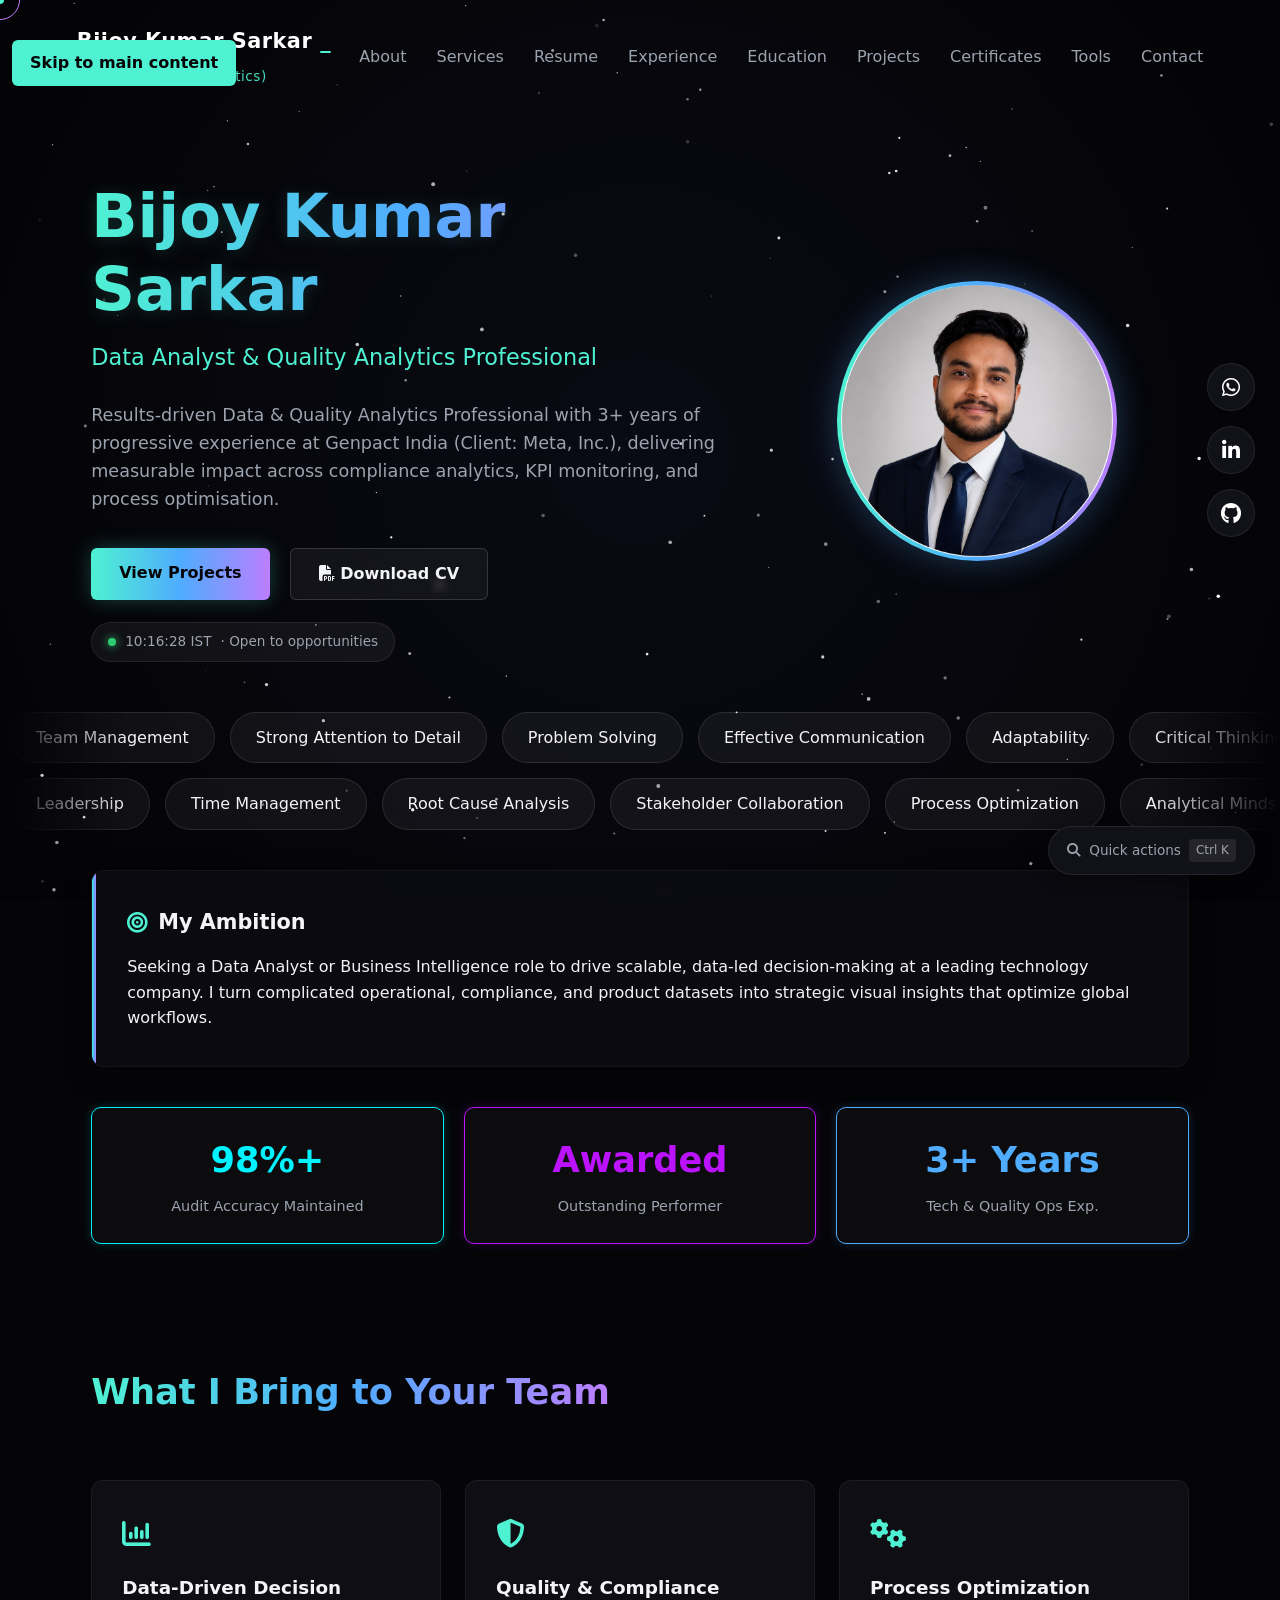
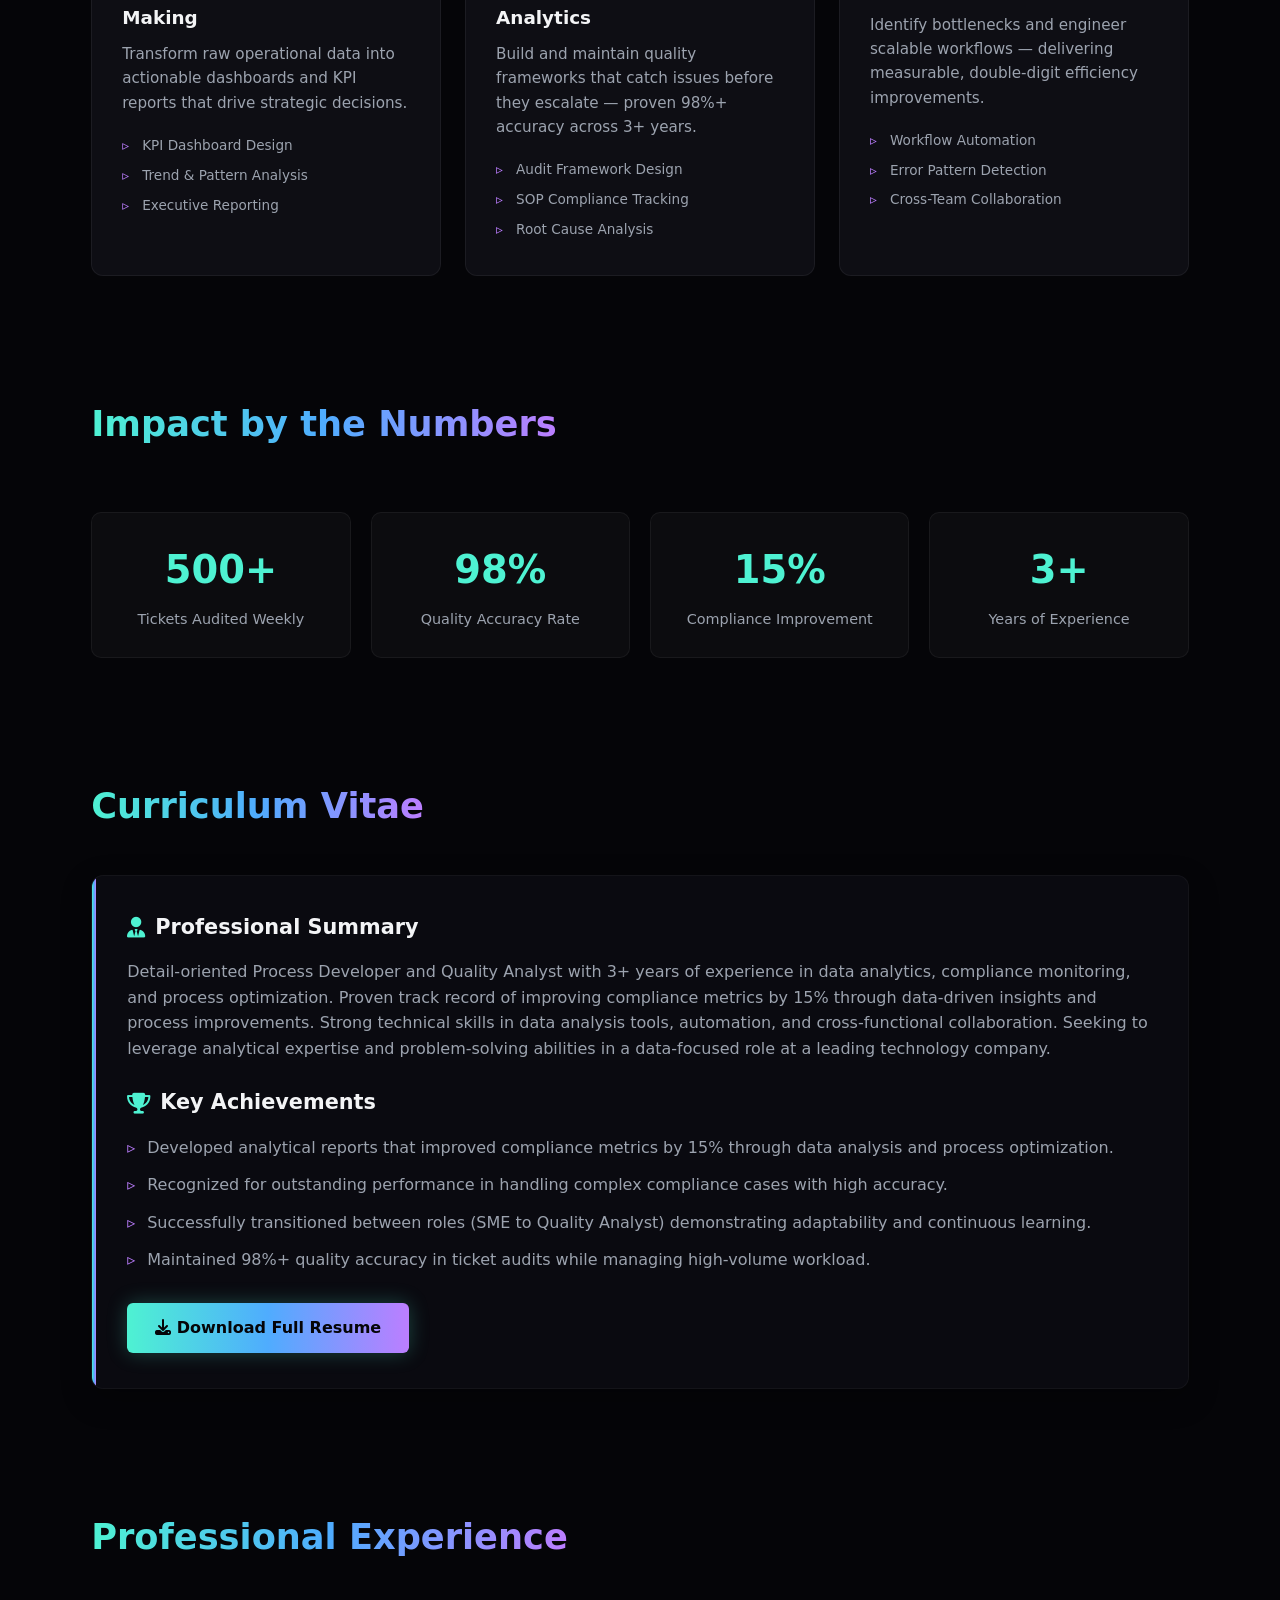
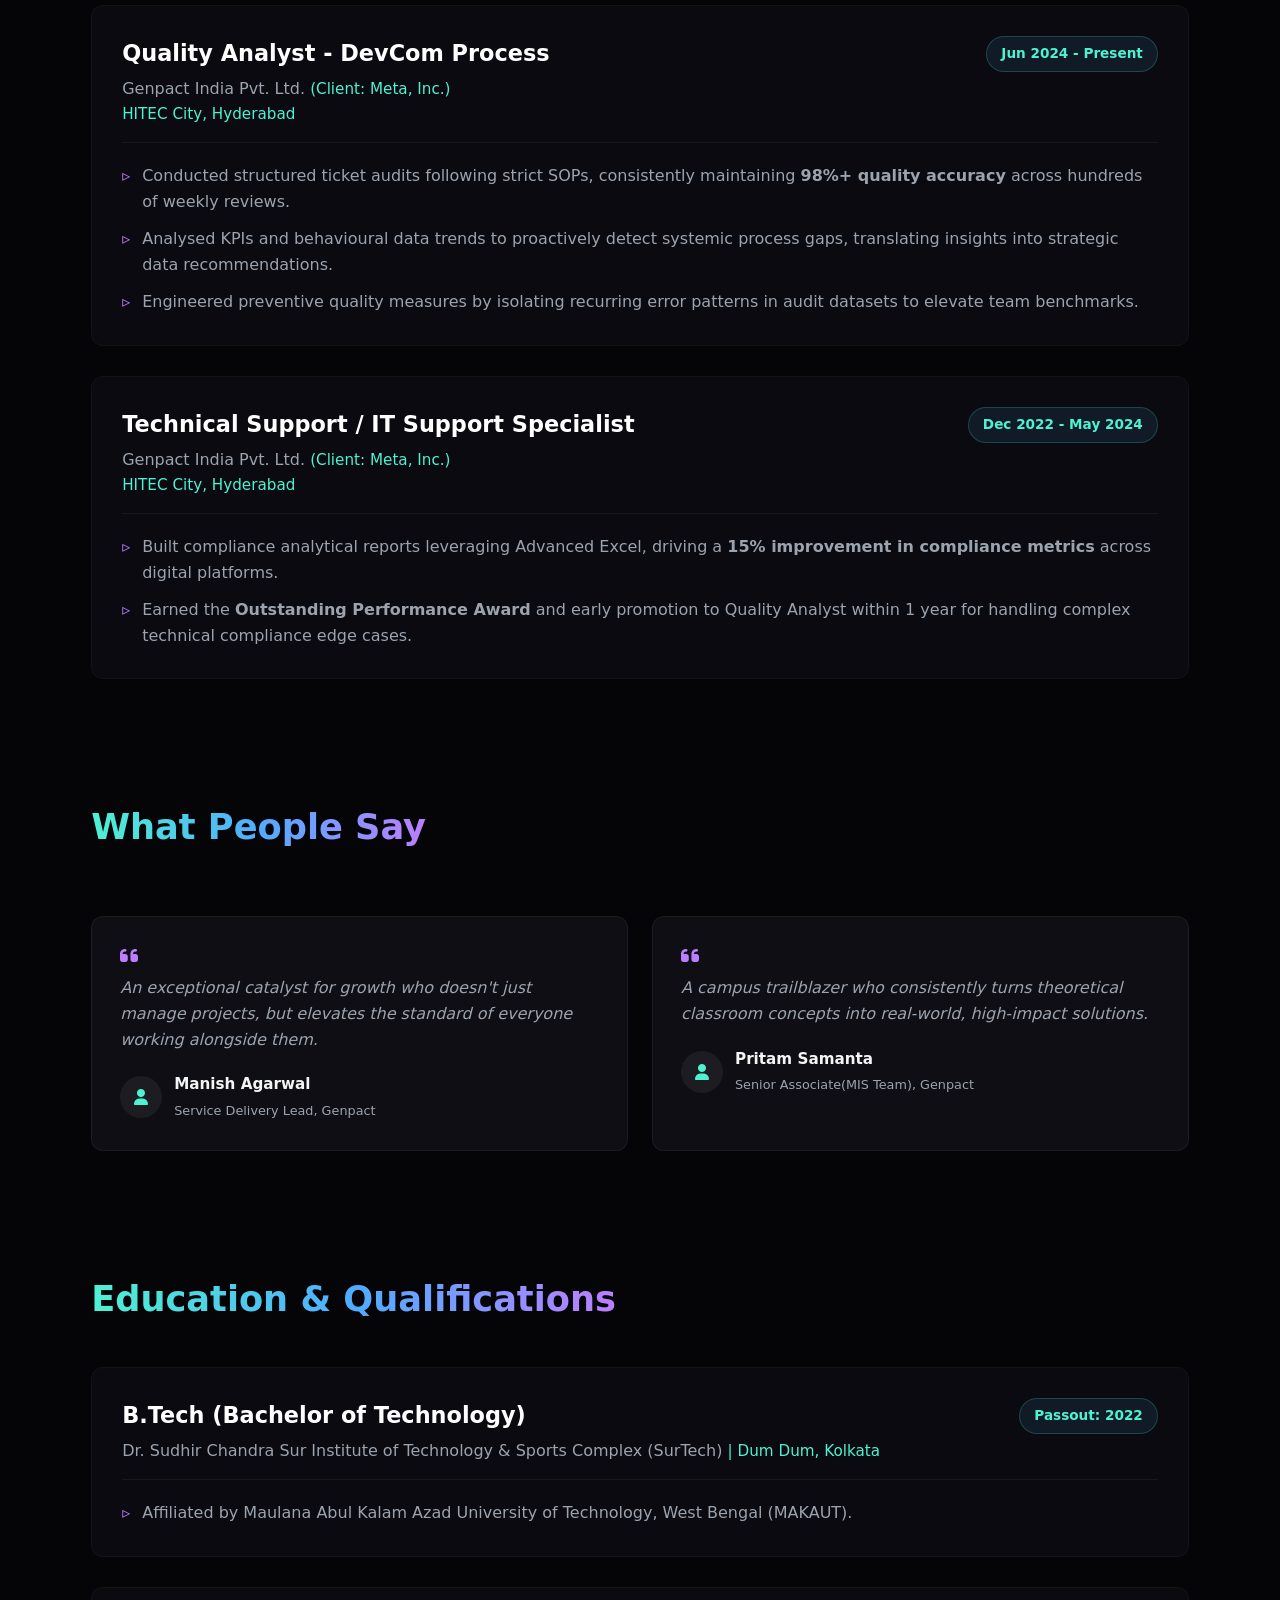
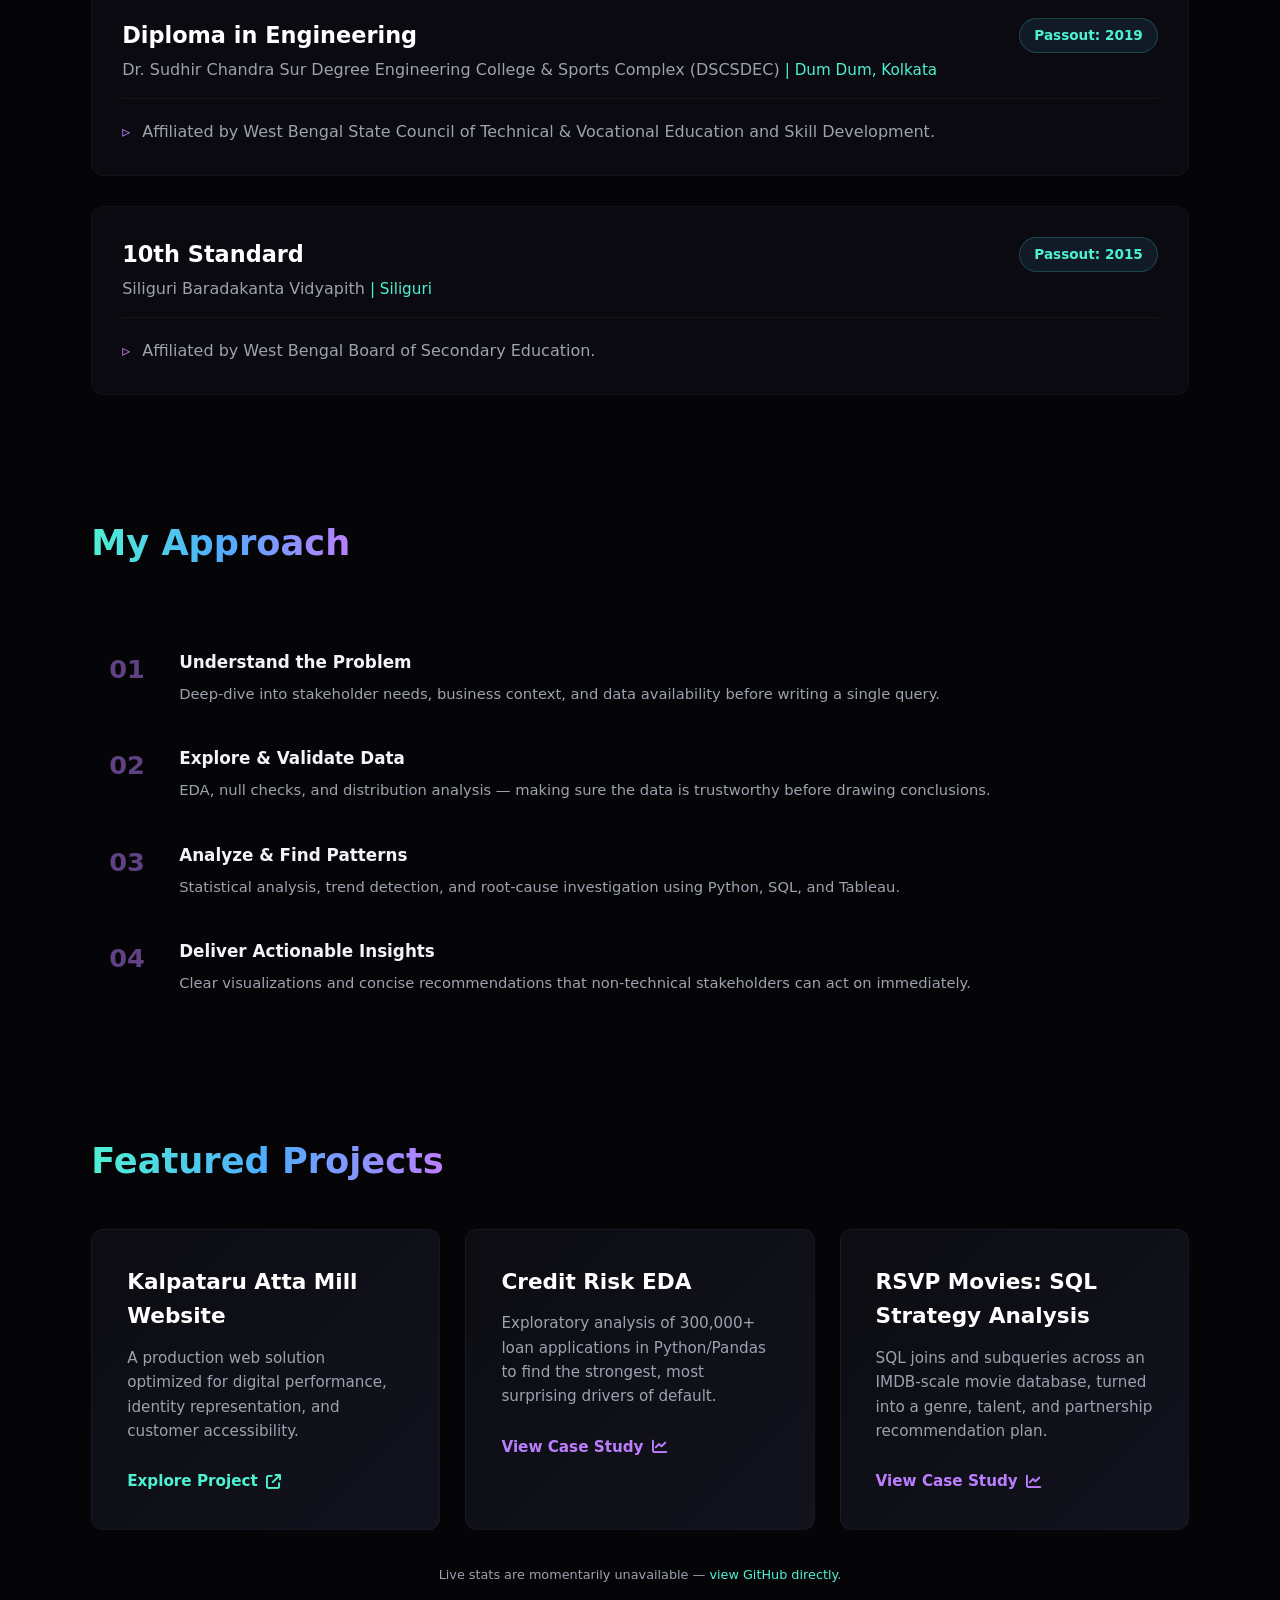
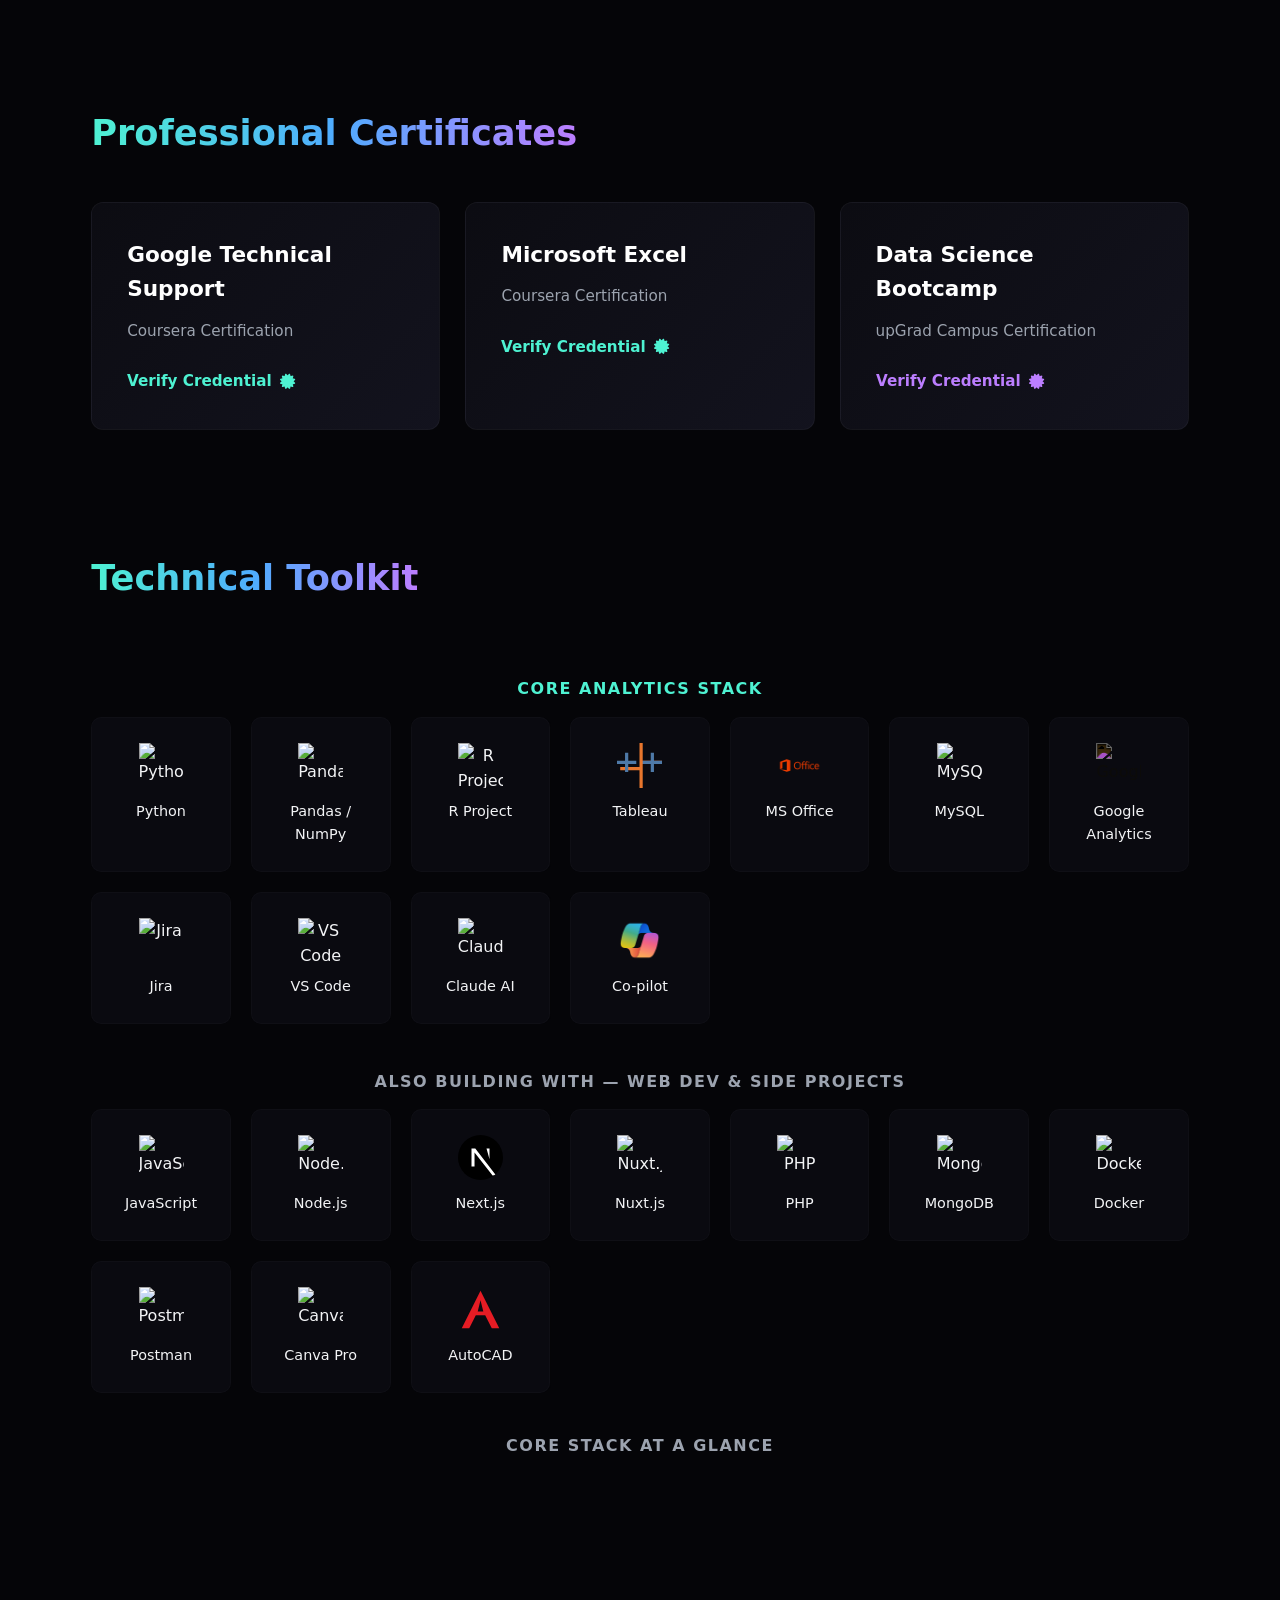
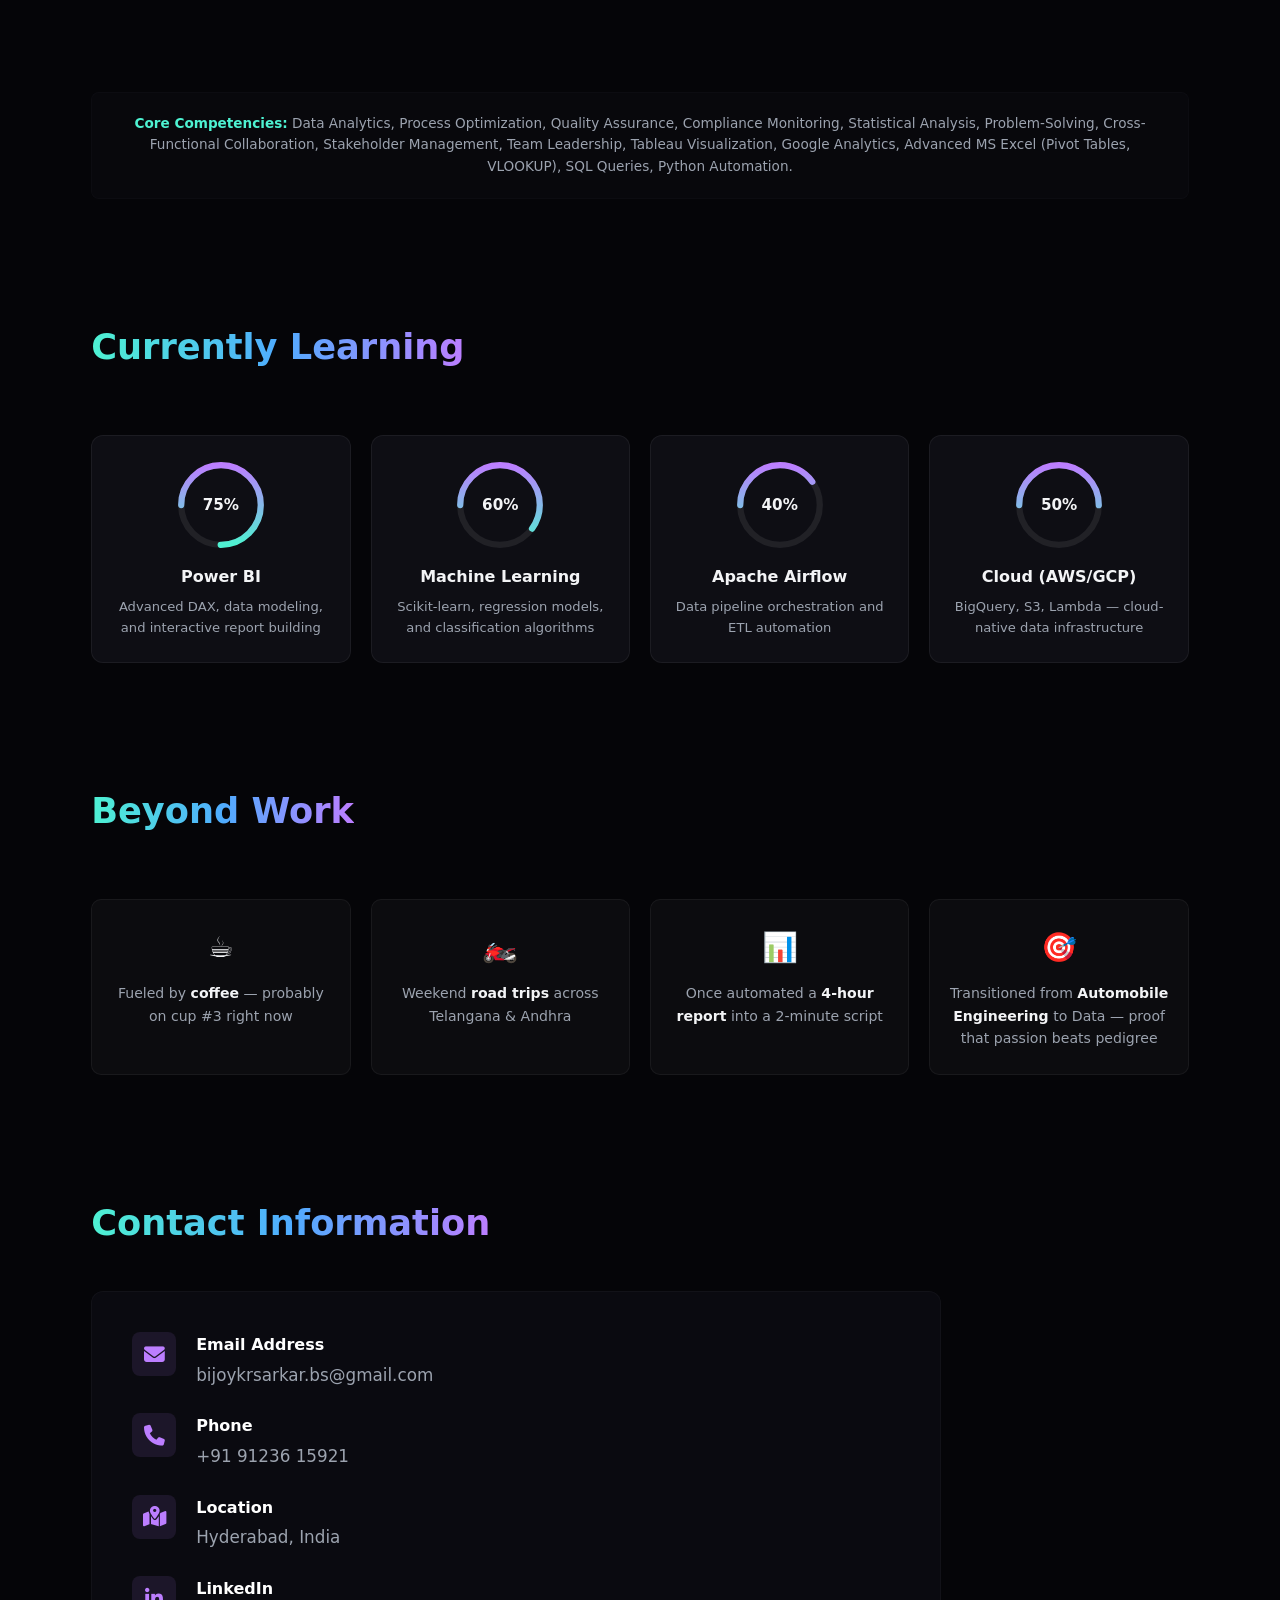
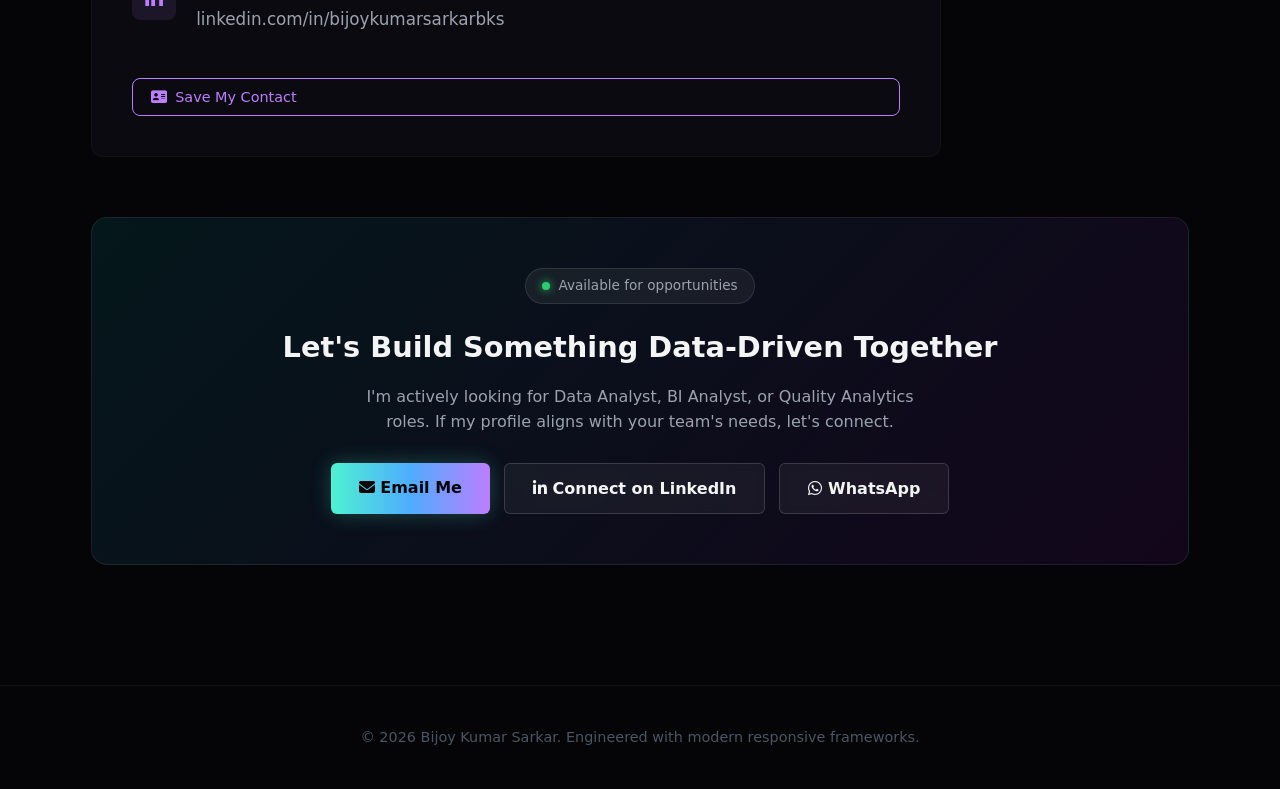
==== commit efad5ccf: "Update index.html" ====
--- a/index.html
+++ b/index.html
@@ -347,7 +347,7 @@
                         <div class="testimonial-avatar"><i class="fa-solid fa-user"></i></div>
                         <div>
                             <h4> Manish Agarwal </h4>
-                            <span> Service delivery lead, Genpact </span>
+                            <span> Service Delivery Lead, Genpact </span>
                         </div>
                     </div>
                 </div>
@@ -360,7 +360,7 @@
                         <div class="testimonial-avatar"><i class="fa-solid fa-user"></i></div>
                         <div>
                             <h4> Pritam Samanta </h4>
-                            <span> Senior associate(GCC Team), Genpact </span>
+                            <span> Senior Associate(MIS Team), Genpact </span>
                         </div>
                     </div>
                 </div>
@@ -837,4 +837,4 @@
     <script src="https://cdn.jsdelivr.net/npm/chart.js@4.4.4/dist/chart.umd.min.js"></script>
     <script src="script.js"></script>
 </body>
-</html>+</html>
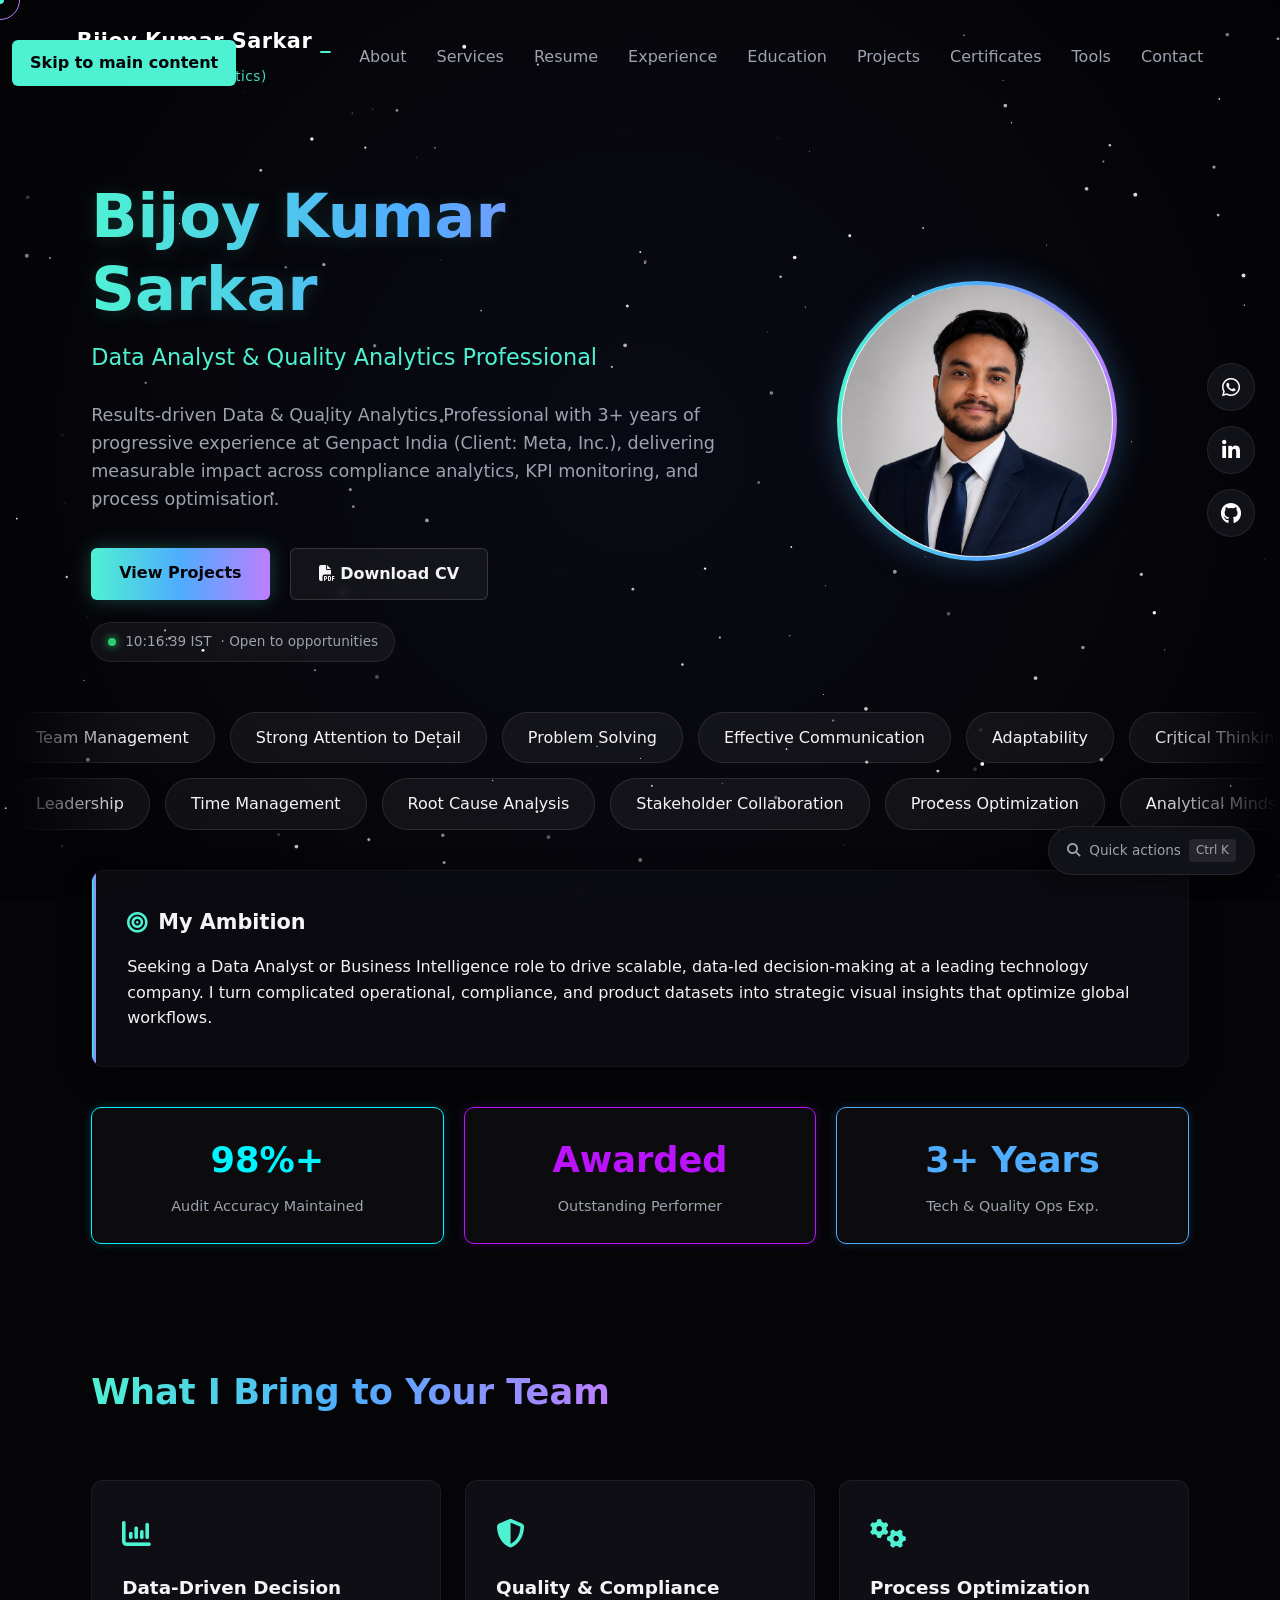
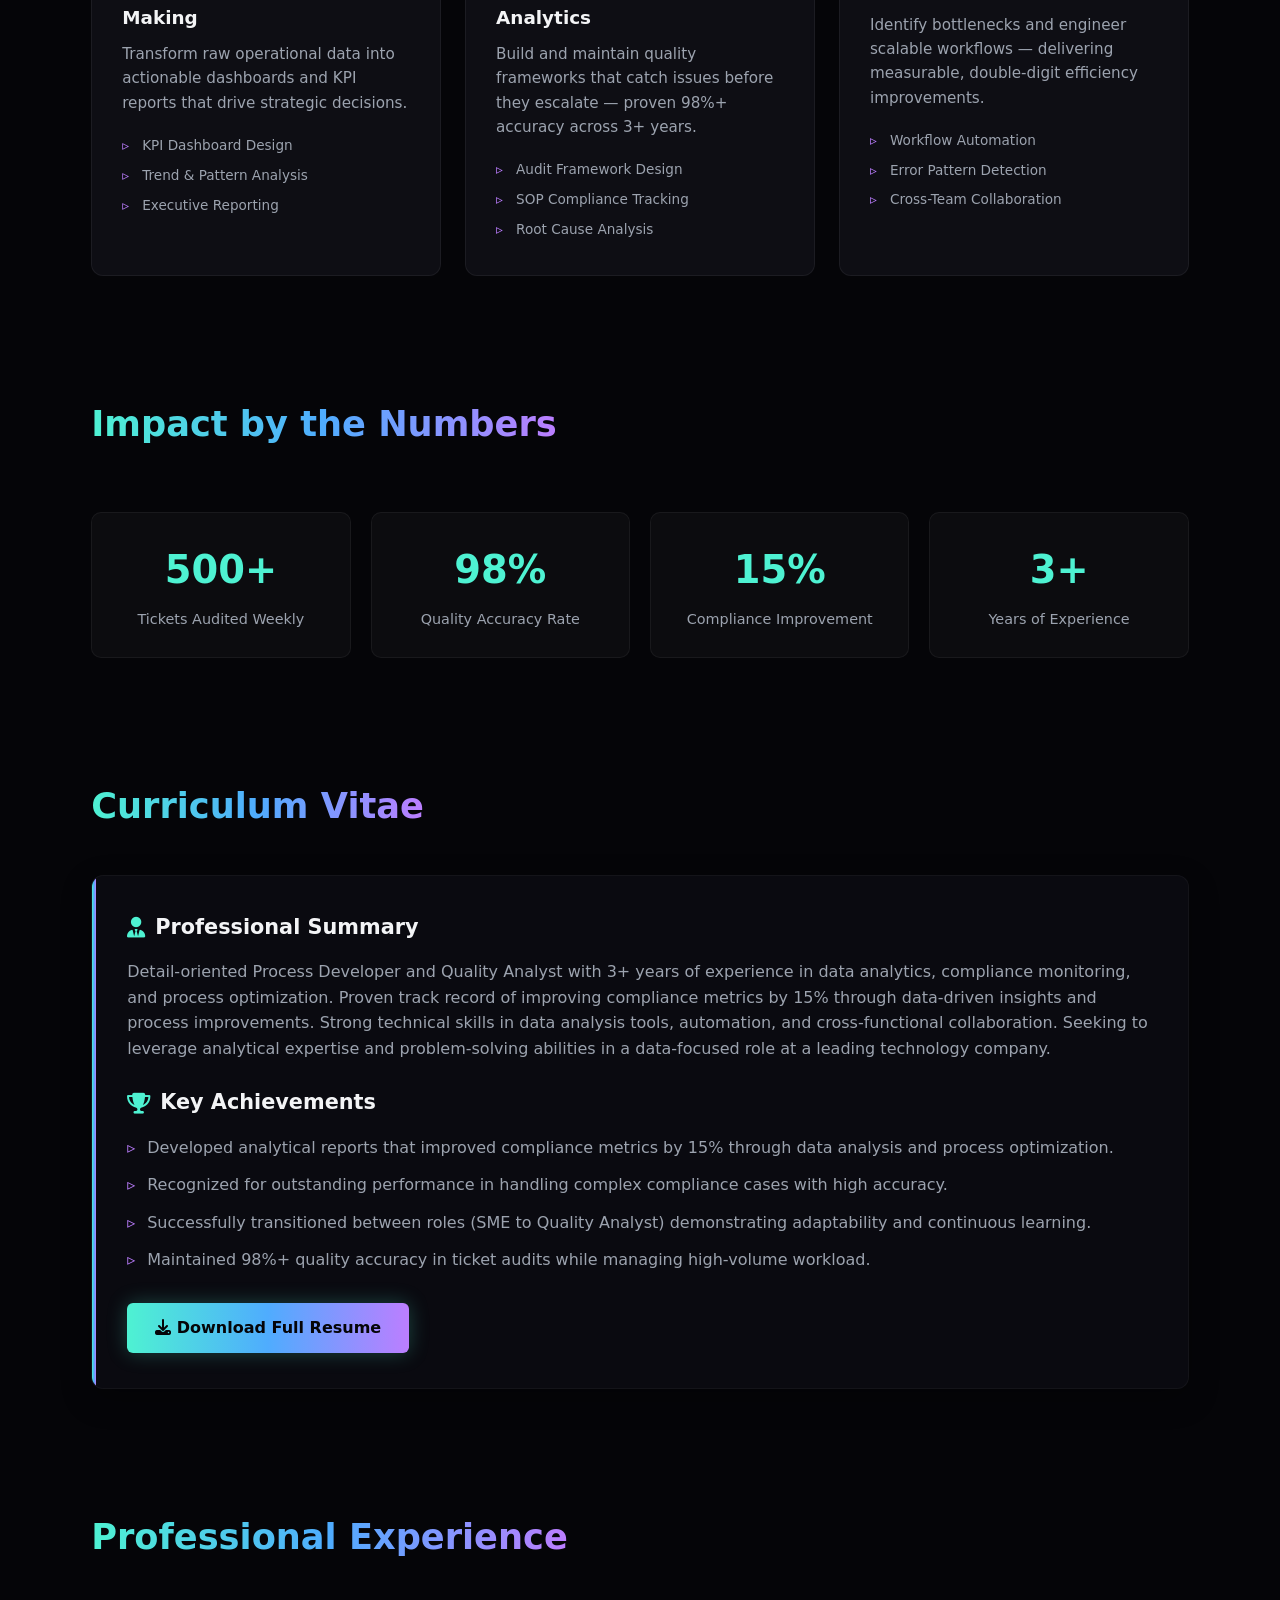
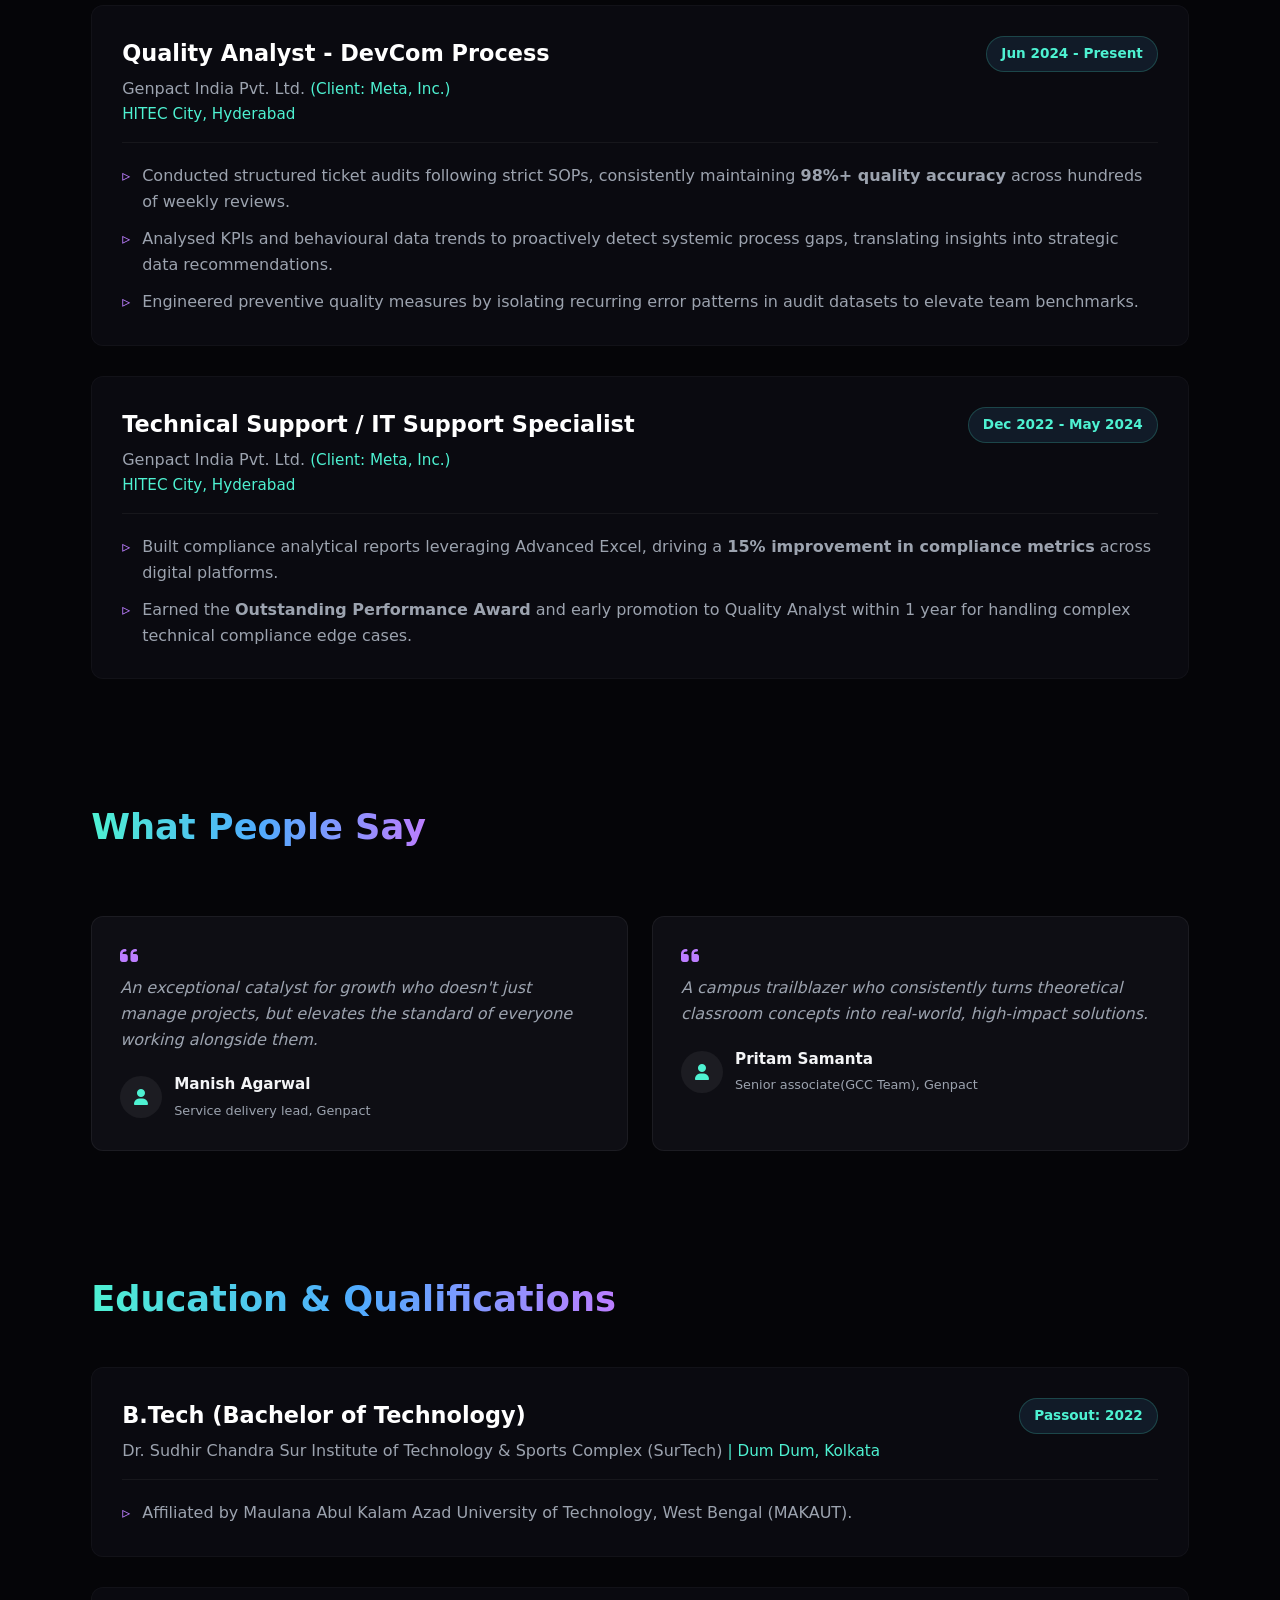
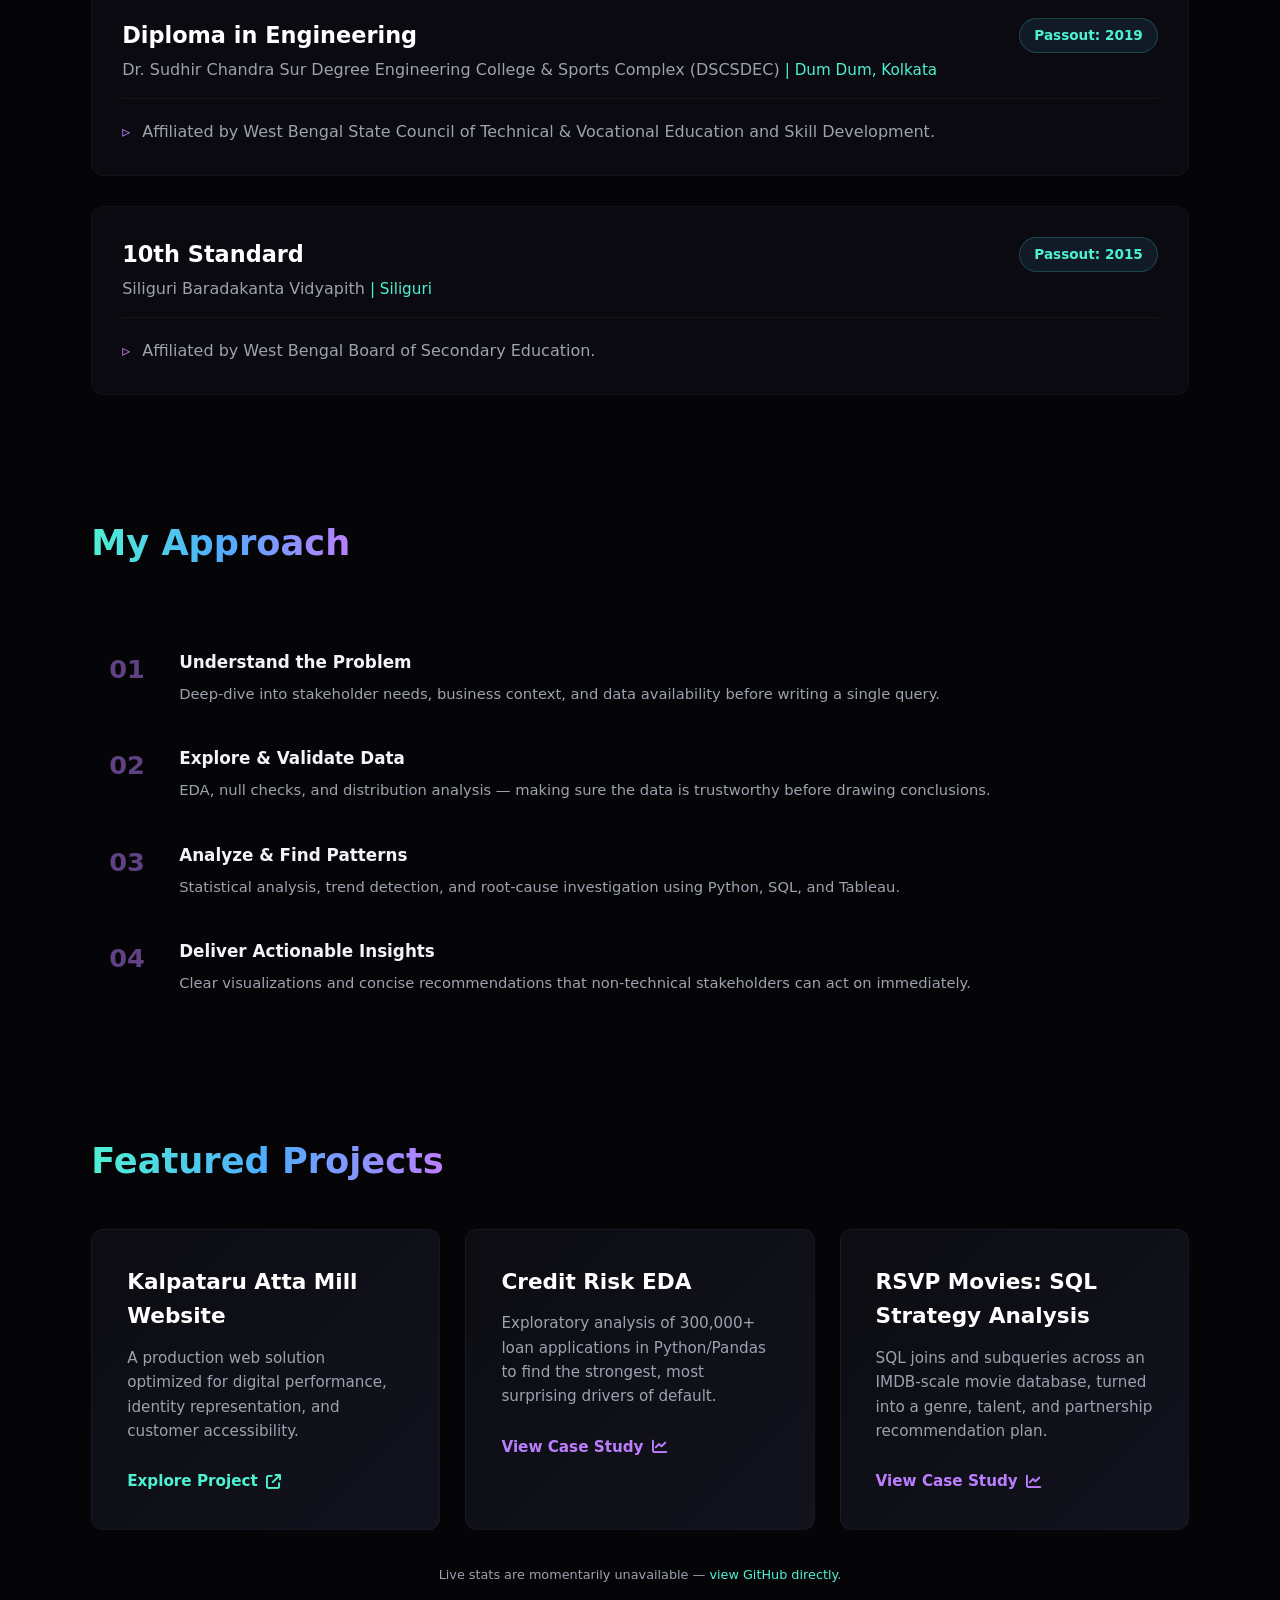
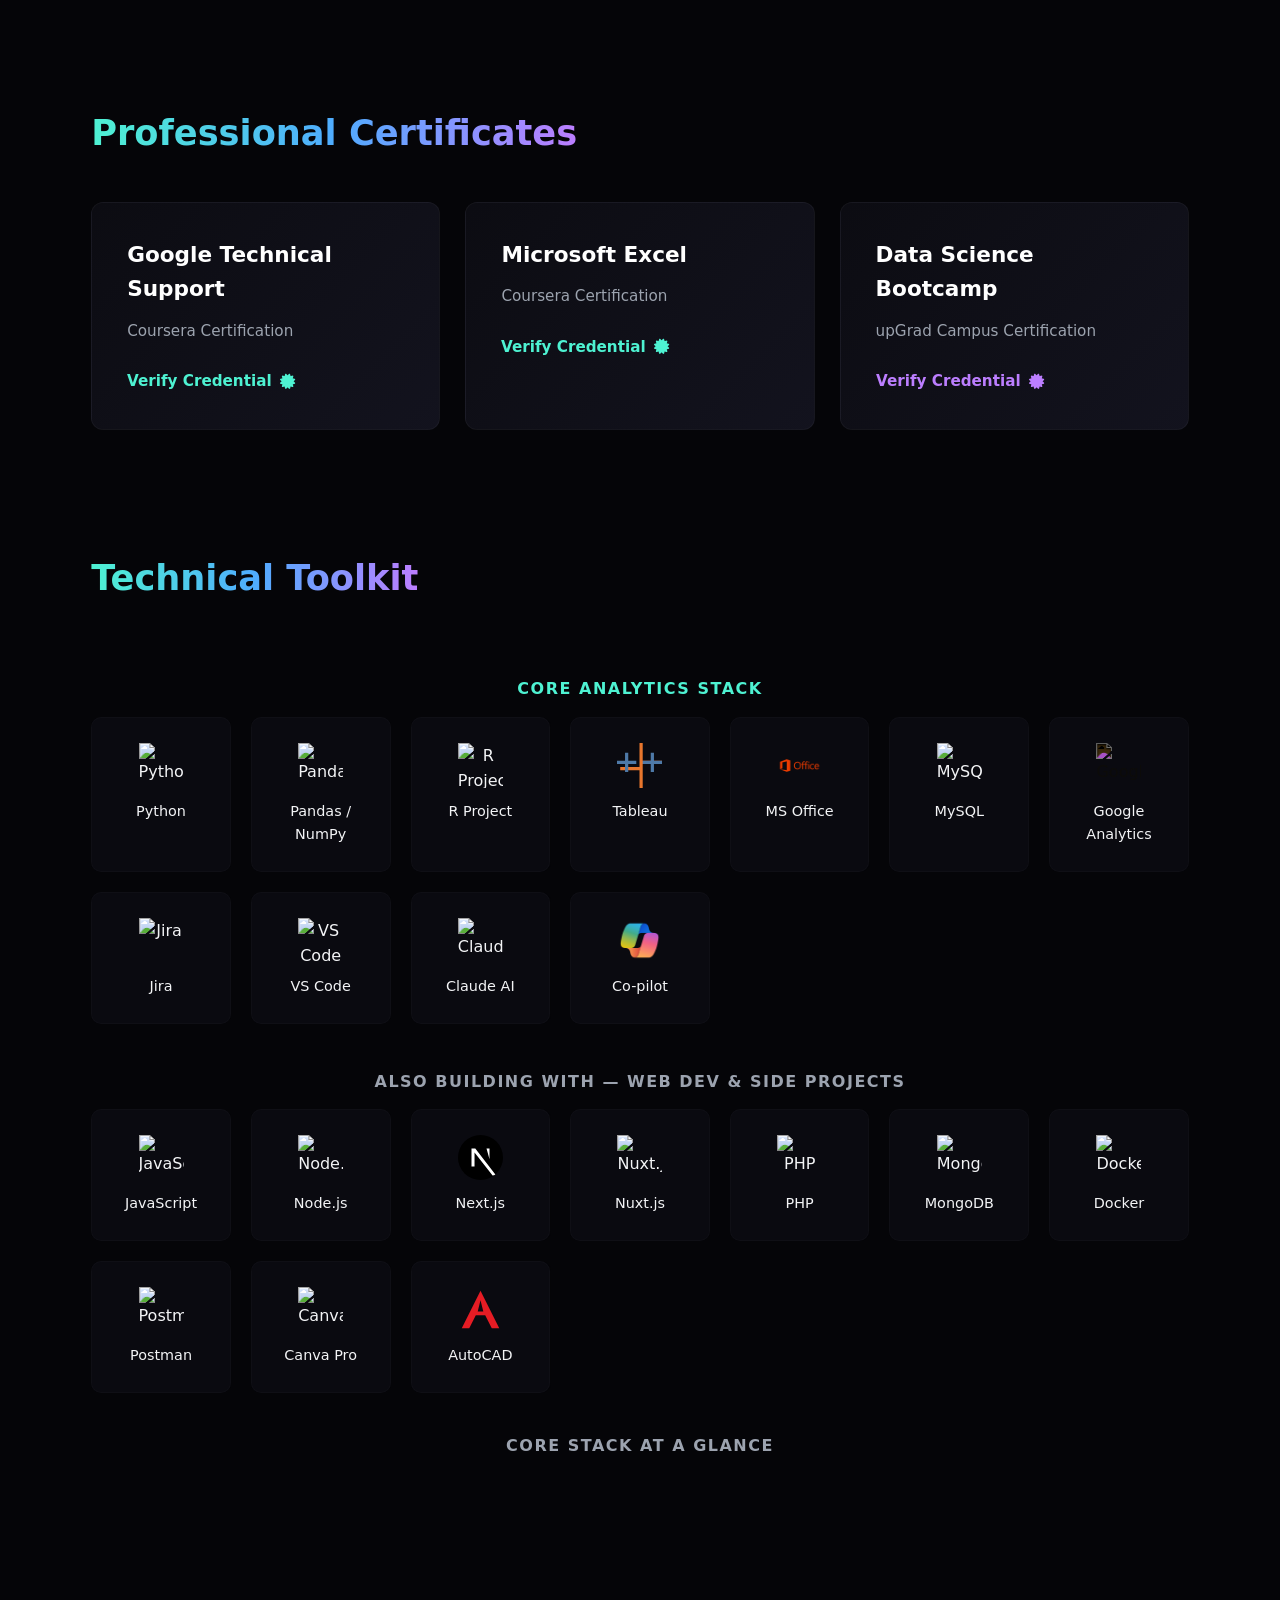
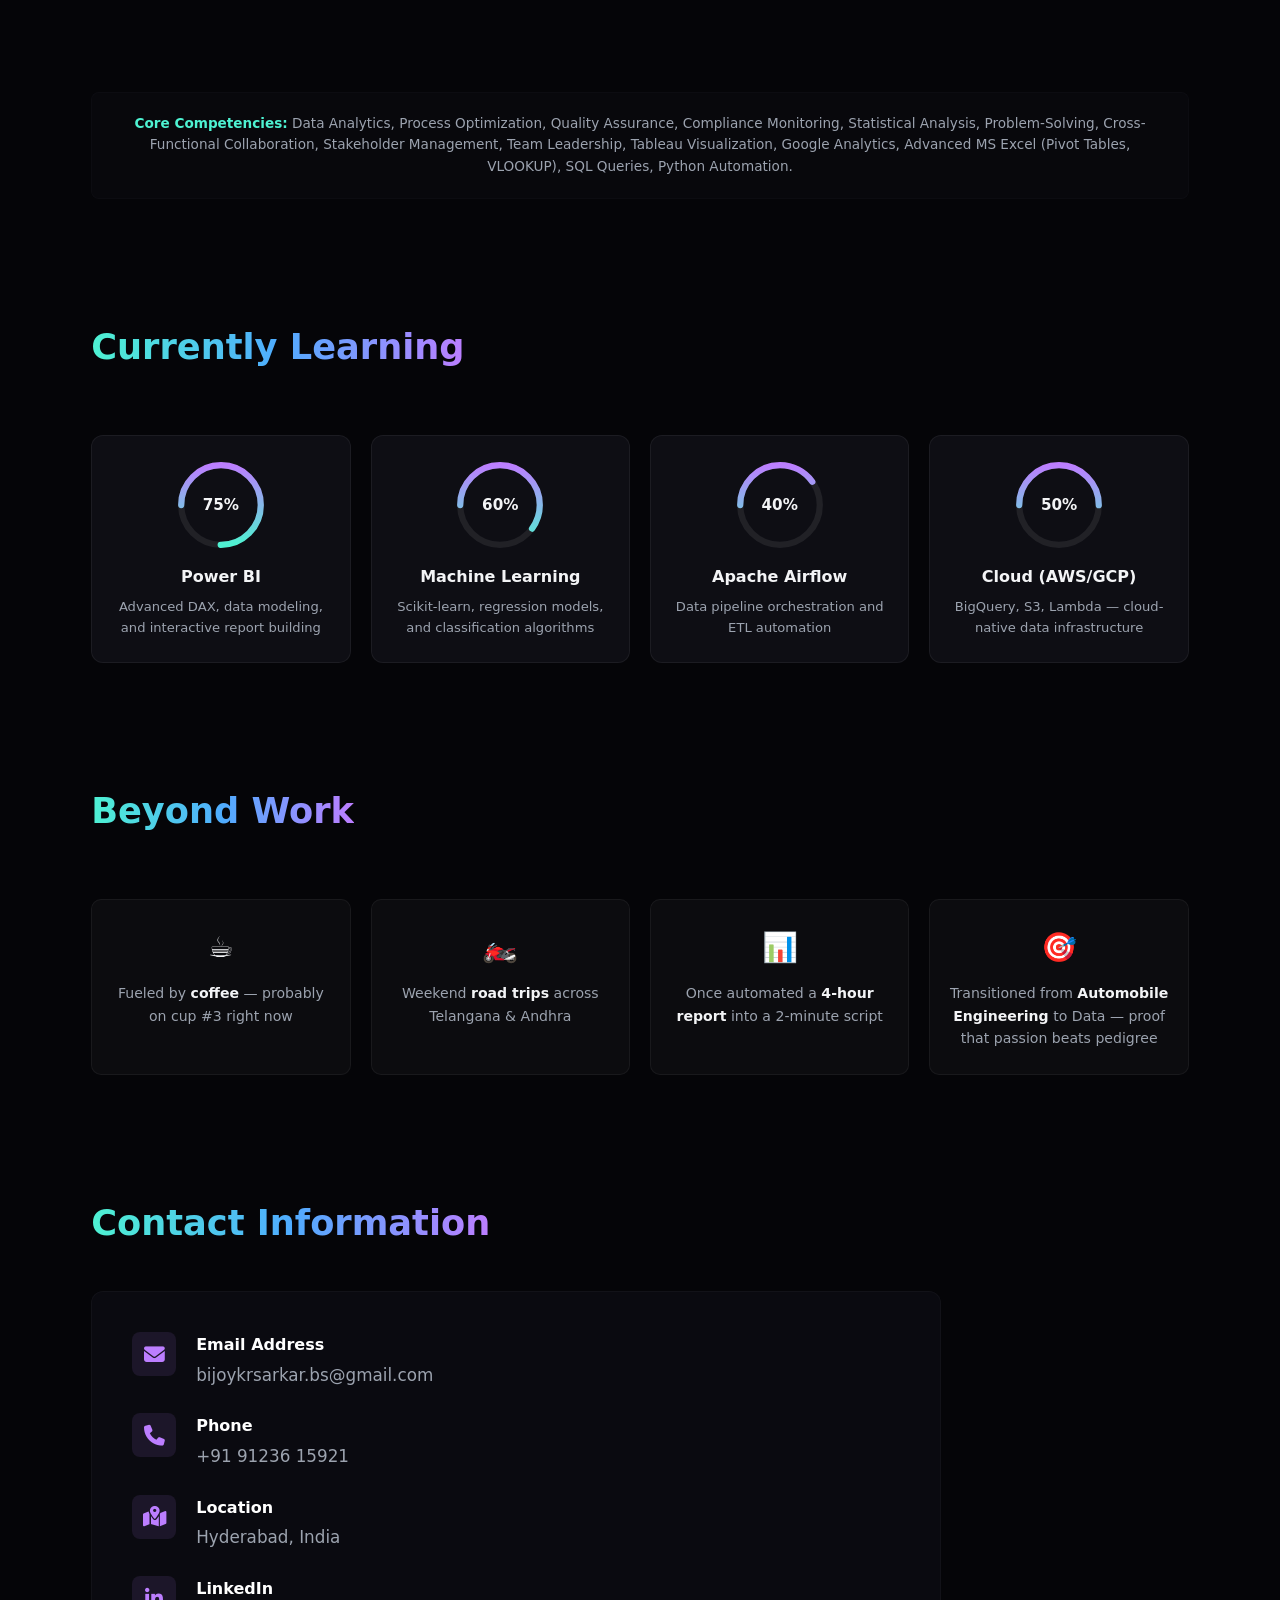
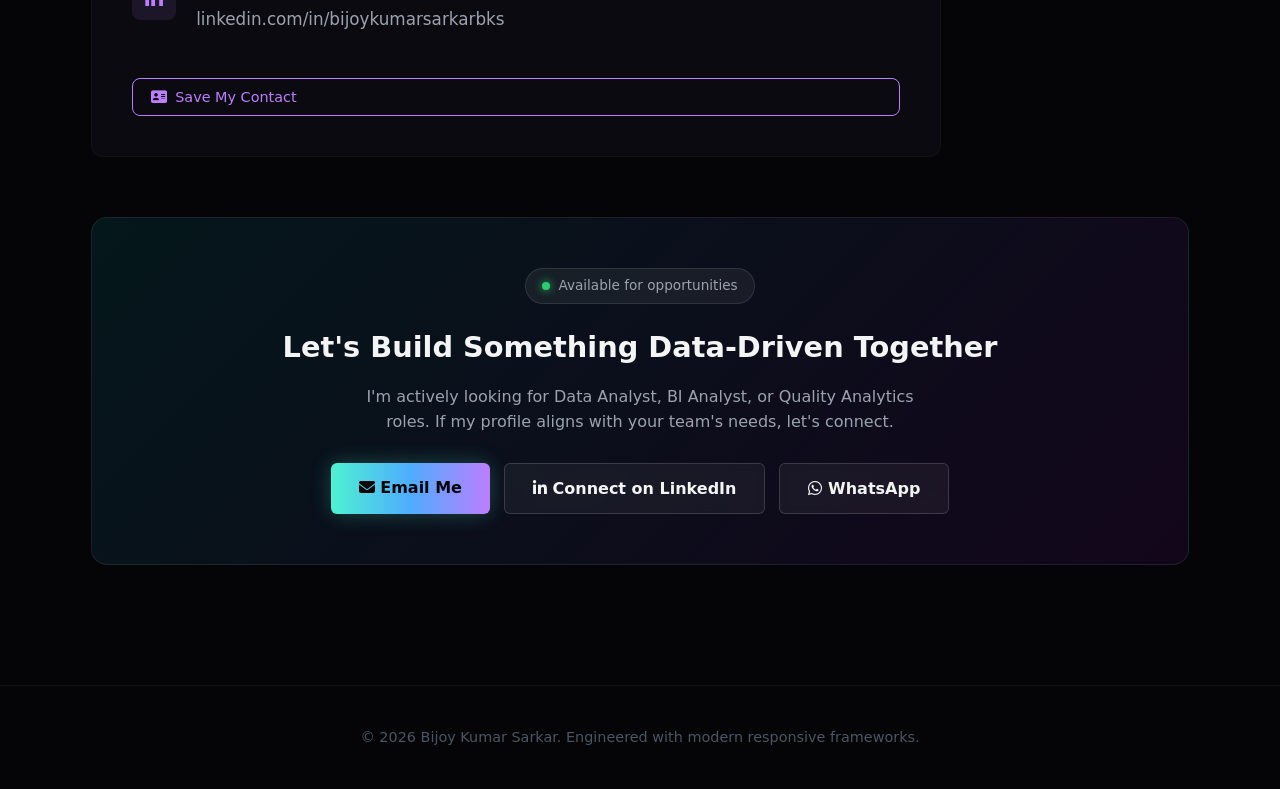
==== commit 873adbae: "Add files via upload" ====
--- a/index.html
+++ b/index.html
@@ -280,19 +280,19 @@
         <!-- CV/Resume Section -->
         <section id="resume" class="scroll-reveal">
             <h2 class="section-title">Curriculum Vitae</h2>
-            <div class="ambition-card" style="margin-top: 0;">
+            <div class="ambition-card cv-card">
                 <h3><i class="fa-solid fa-user-tie gradient-icon"></i> Professional Summary</h3>
-                <p style="color: var(--text-secondary); margin-bottom: 25px;">Detail-oriented Process Developer and Quality Analyst with 3+ years of experience in data analytics, compliance monitoring, and process optimization. Proven track record of improving compliance metrics by 15% through data-driven insights and process improvements. Strong technical skills in data analysis tools, automation, and cross-functional collaboration. Seeking to leverage analytical expertise and problem-solving abilities in a data-focused role at a leading technology company.</p>
+                <p class="cv-summary-text">Detail-oriented Process Developer and Quality Analyst with 3+ years of experience in data analytics, compliance monitoring, and process optimization. Proven track record of improving compliance metrics by 15% through data-driven insights and process improvements. Strong technical skills in data analysis tools, automation, and cross-functional collaboration. Seeking to leverage analytical expertise and problem-solving abilities in a data-focused role at a leading technology company.</p>
                 
                 <h3><i class="fa-solid fa-trophy gradient-icon"></i> Key Achievements</h3>
-                <ul class="experience-details" style="margin-top: 15px; margin-bottom: 30px;">
+                <ul class="experience-details cv-experience-details">
                     <li>Developed analytical reports that improved compliance metrics by 15% through data analysis and process optimization.</li>
                     <li>Recognized for outstanding performance in handling complex compliance cases with high accuracy.</li>
                     <li>Successfully transitioned between roles (SME to Quality Analyst) demonstrating adaptability and continuous learning.</li>
                     <li>Maintained 98%+ quality accuracy in ticket audits while managing high-volume workload.</li>
                 </ul>
 
-                <a href="Bijoy_Kumar_Sarkar_CV.pdf" download="Bijoy_Kumar_Sarkar_CV.pdf" class="cta-button primary" style="display: inline-block;">
+                <a href="Bijoy_Kumar_Sarkar_CV.pdf" download="Bijoy_Kumar_Sarkar_CV.pdf" class="cta-button primary cv-download-btn">
                     <i class="fa-solid fa-download"></i> Download Full Resume
                 </a>
             </div>
@@ -347,7 +347,7 @@
                         <div class="testimonial-avatar"><i class="fa-solid fa-user"></i></div>
                         <div>
                             <h4> Manish Agarwal </h4>
-                            <span> Service Delivery Lead, Genpact </span>
+                            <span> Service delivery lead, Genpact </span>
                         </div>
                     </div>
                 </div>
@@ -360,7 +360,7 @@
                         <div class="testimonial-avatar"><i class="fa-solid fa-user"></i></div>
                         <div>
                             <h4> Pritam Samanta </h4>
-                            <span> Senior Associate(MIS Team), Genpact </span>
+                            <span> Senior associate(GCC Team), Genpact </span>
                         </div>
                     </div>
                 </div>
@@ -481,7 +481,7 @@
             <!-- NEW: live GitHub activity, pulled fresh on every page load -->
             <div class="github-stats-block">
                 <img src="https://github-readme-stats.vercel.app/api?username=bijoykrsarkar&show_icons=true&theme=dark&bg_color=00000000&hide_border=true&title_color=00f3ff&text_color=8a8a9e&icon_color=bc13fe" alt="Bijoy's live GitHub stats" loading="lazy" width="450" id="github-stats-img" onerror="this.style.display='none'; document.getElementById('github-stats-fallback').style.display='block'; document.getElementById('github-stats-caption').style.display='none';">
-                <p id="github-stats-fallback" style="display:none;">Live stats are momentarily unavailable — <a href="https://github.com/bijoykrsarkar/" target="_blank" rel="noopener noreferrer" style="color:var(--neon-cyan);">view GitHub directly</a>.</p>
+                <p id="github-stats-fallback" style="display:none;">Live stats are momentarily unavailable — <a href="https://github.com/bijoykrsarkar/" target="_blank" rel="noopener noreferrer" class="github-fallback-link">view GitHub directly</a>.</p>
                 <p id="github-stats-caption">Live from GitHub — not a screenshot.</p>
             </div>
         </section>
@@ -525,7 +525,7 @@
         <section id="tools" class="scroll-reveal">
             <h2 class="section-title">Technical Toolkit</h2>
 
-            <h3 style="text-align:center; color: var(--neon-cyan); font-size: 1rem; letter-spacing: 1.5px; text-transform: uppercase; margin: 30px 0 15px;">Core Analytics Stack</h3>
+            <h3 class="toolkit-subheading cyan-heading">Core Analytics Stack</h3>
             <div class="tools-grid">
 
                 <div class="tool-item card-animation">
@@ -589,7 +589,7 @@
 
             </div>
 
-            <h3 style="text-align:center; color: var(--text-secondary); font-size: 1rem; letter-spacing: 1.5px; text-transform: uppercase; margin: 45px 0 15px;">Also Building With &mdash; Web Dev &amp; Side Projects</h3>
+            <h3 class="toolkit-subheading secondary-heading">Also Building With &mdash; Web Dev &amp; Side Projects</h3>
             <div class="tools-grid">
 
                 <div class="tool-item card-animation">
@@ -658,8 +658,8 @@
 
         <!-- Core Competencies Summary -->
         <section id="professional-expertise" class="scroll-reveal" style="padding-top: 20px;">
-            <div style="background: rgba(14, 14, 20, 0.4); border-radius: 8px; padding: 20px; text-align: center; color: var(--text-secondary); font-size: 0.85rem; border: 1px solid rgba(255,255,255,0.02);">
-                <strong style="color: var(--neon-cyan);">Core Competencies:</strong> Data Analytics, Process Optimization, Quality Assurance, Compliance Monitoring, Statistical Analysis, Problem-Solving, Cross-Functional Collaboration, Stakeholder Management, Team Leadership, Tableau Visualization, Google Analytics, Advanced MS Excel (Pivot Tables, VLOOKUP), SQL Queries, Python Automation.
+            <div class="competencies-container">
+                <strong class="competencies-highlight">Core Competencies:</strong> Data Analytics, Process Optimization, Quality Assurance, Compliance Monitoring, Statistical Analysis, Problem-Solving, Cross-Functional Collaboration, Stakeholder Management, Team Leadership, Tableau Visualization, Google Analytics, Advanced MS Excel (Pivot Tables, VLOOKUP), SQL Queries, Python Automation.
             </div>
         </section>
 
@@ -837,4 +837,4 @@
     <script src="https://cdn.jsdelivr.net/npm/chart.js@4.4.4/dist/chart.umd.min.js"></script>
     <script src="script.js"></script>
 </body>
-</html>
+</html>
--- a/style.css
+++ b/style.css
@@ -1275,3 +1275,48 @@
         transform: none !important;
     }
 }
+
+/* --- Bug Fix: Extracted Inline Styles --- */
+.toolkit-subheading {
+    text-align: center;
+    font-size: 1rem;
+    letter-spacing: 1.5px;
+    text-transform: uppercase;
+}
+.toolkit-subheading.cyan-heading {
+    color: var(--neon-cyan);
+    margin: 30px 0 15px;
+}
+.toolkit-subheading.secondary-heading {
+    color: var(--text-secondary);
+    margin: 45px 0 15px;
+}
+.competencies-container {
+    background: rgba(14, 14, 20, 0.4);
+    border-radius: 8px;
+    padding: 20px;
+    text-align: center;
+    color: var(--text-secondary);
+    font-size: 0.85rem;
+    border: 1px solid rgba(255,255,255,0.02);
+}
+.competencies-highlight {
+    color: var(--neon-cyan);
+}
+.cv-card {
+    margin-top: 0;
+}
+.cv-summary-text {
+    color: var(--text-secondary);
+    margin-bottom: 25px;
+}
+.cv-experience-details {
+    margin-top: 15px;
+    margin-bottom: 30px;
+}
+.cv-download-btn {
+    display: inline-block;
+}
+.github-fallback-link {
+    color: var(--neon-cyan);
+}
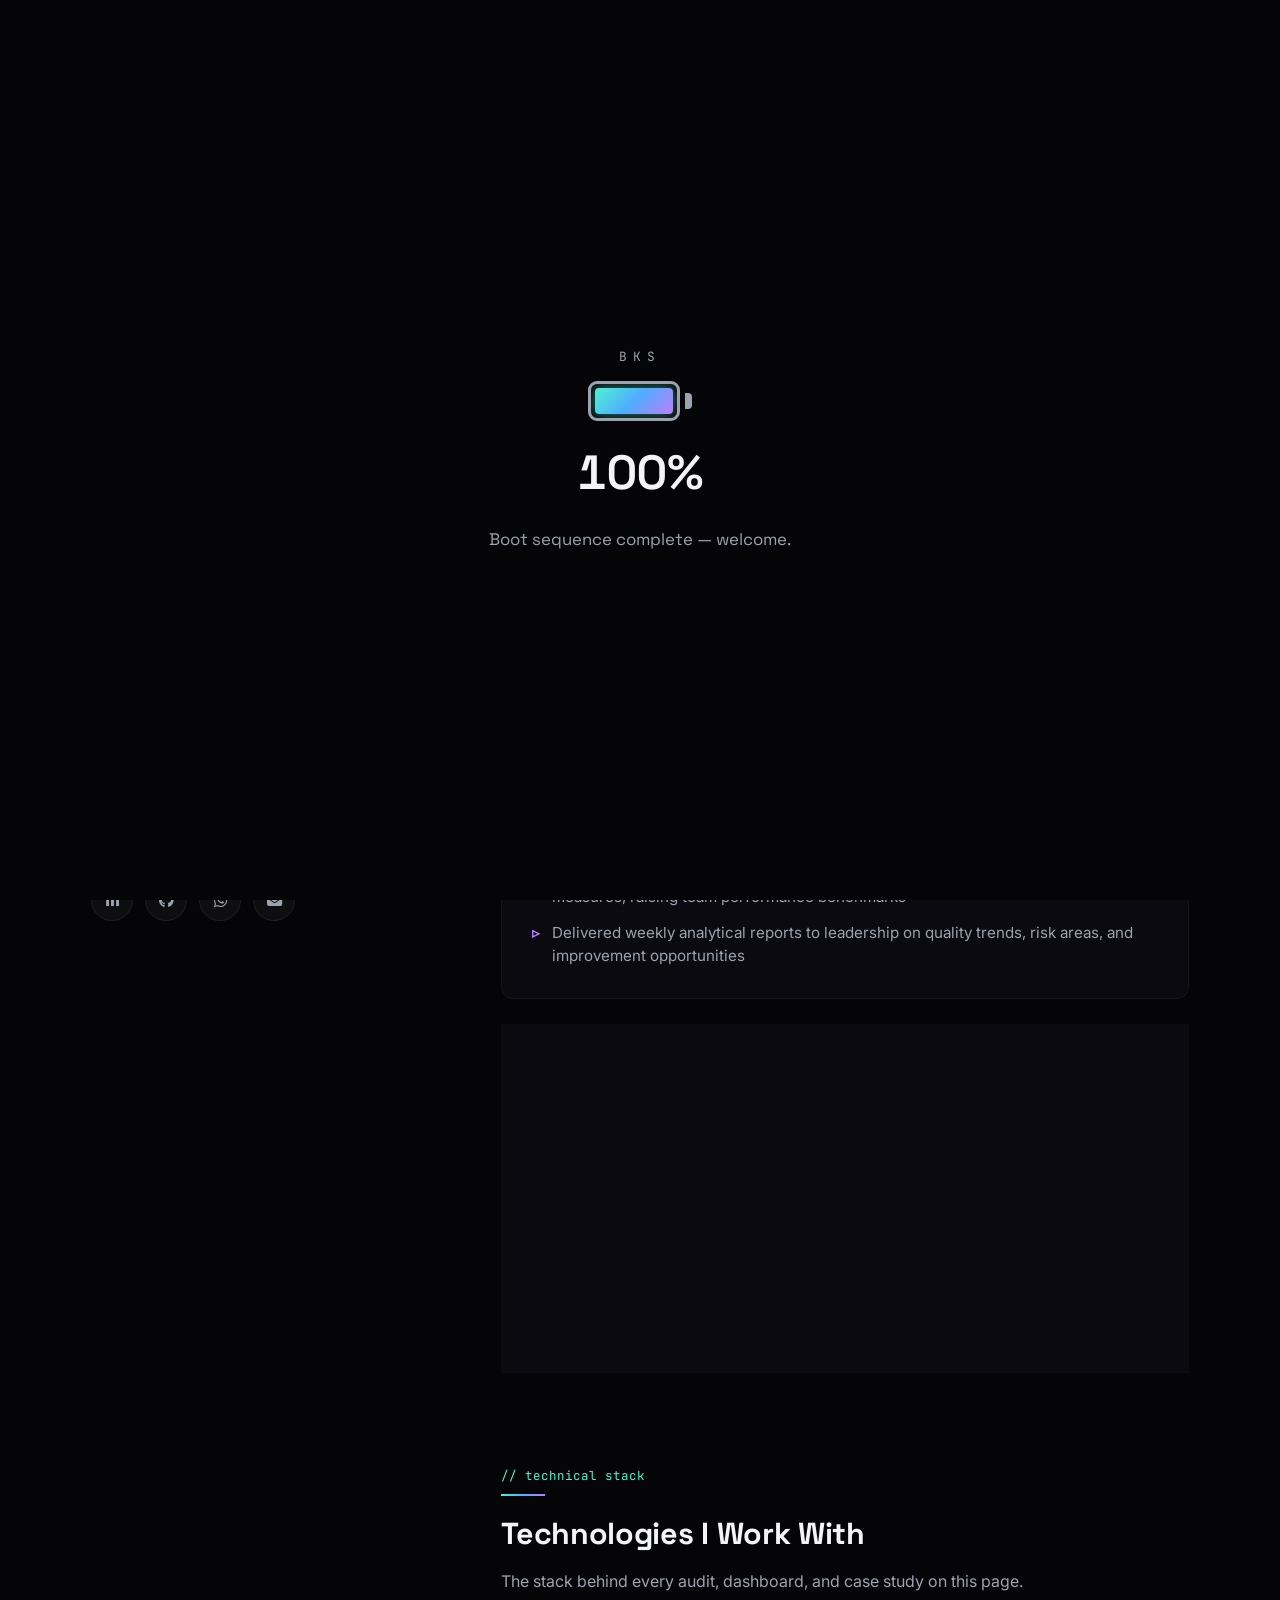
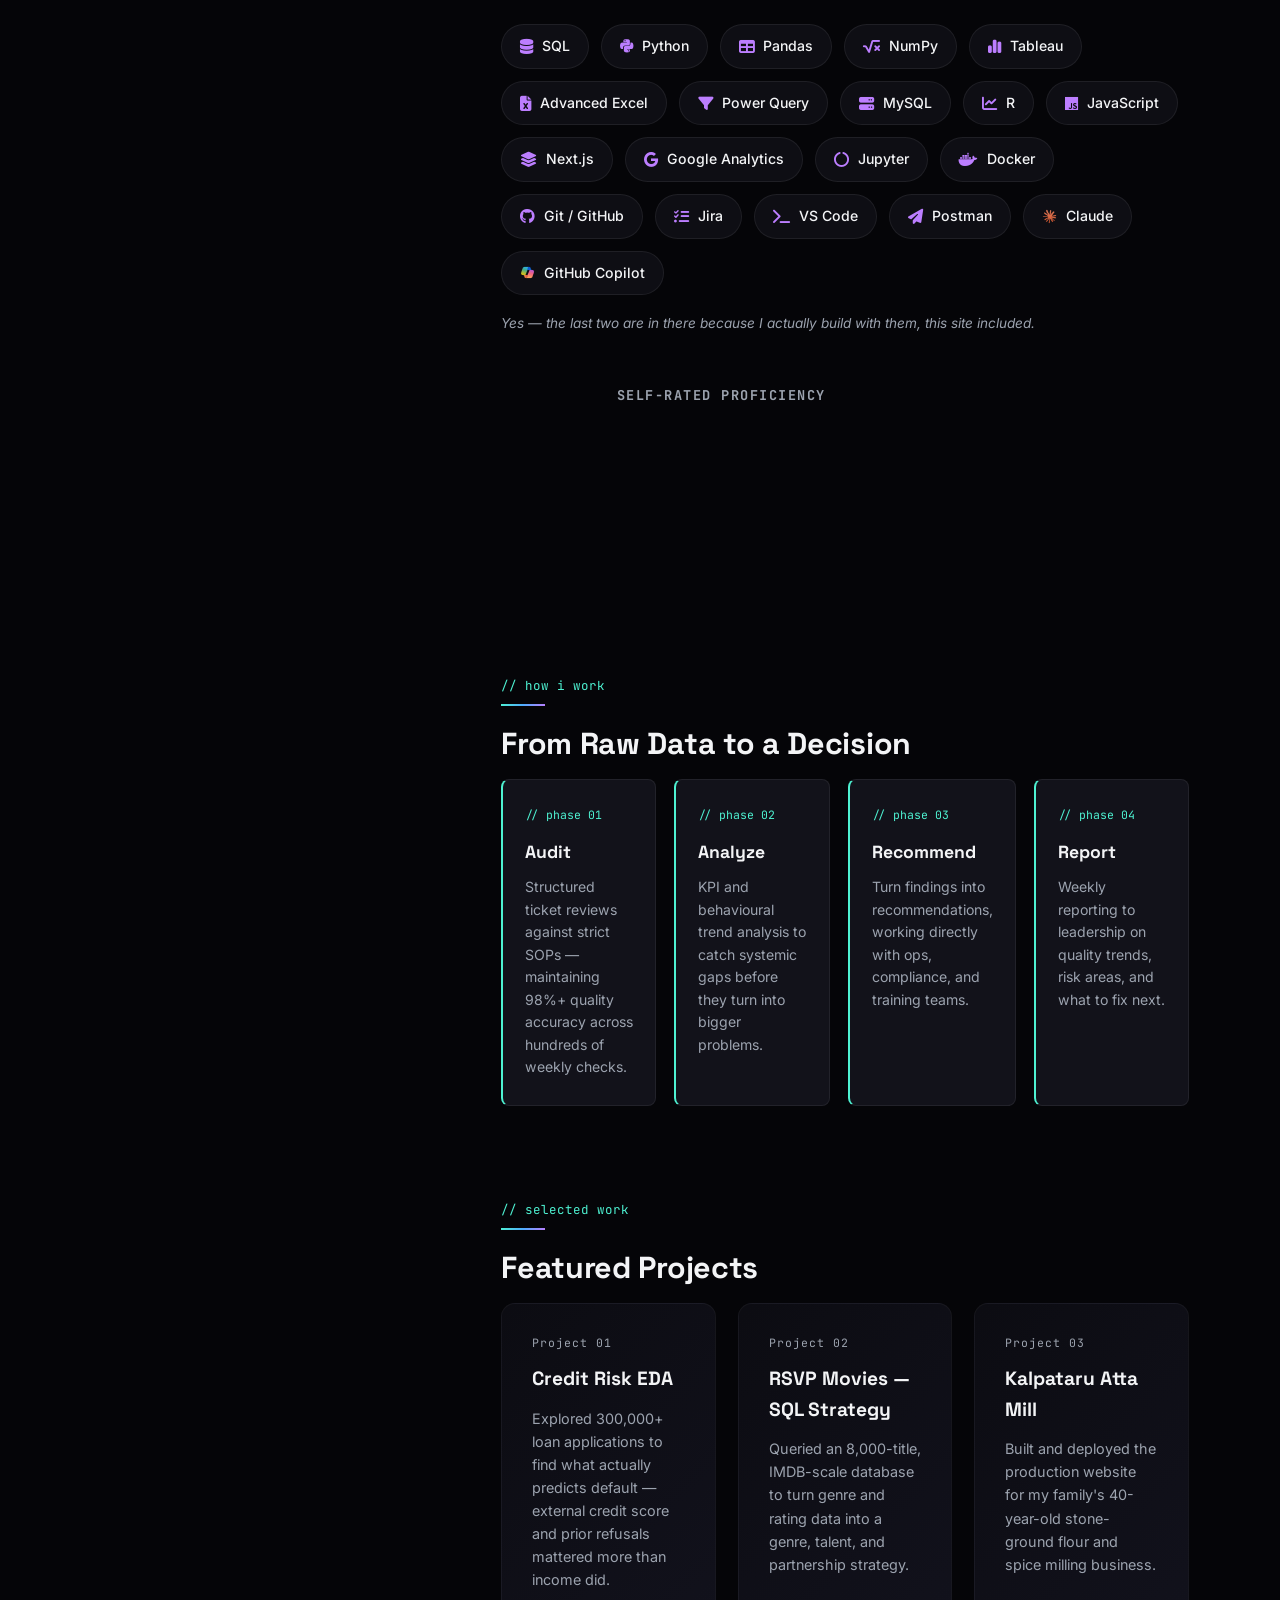
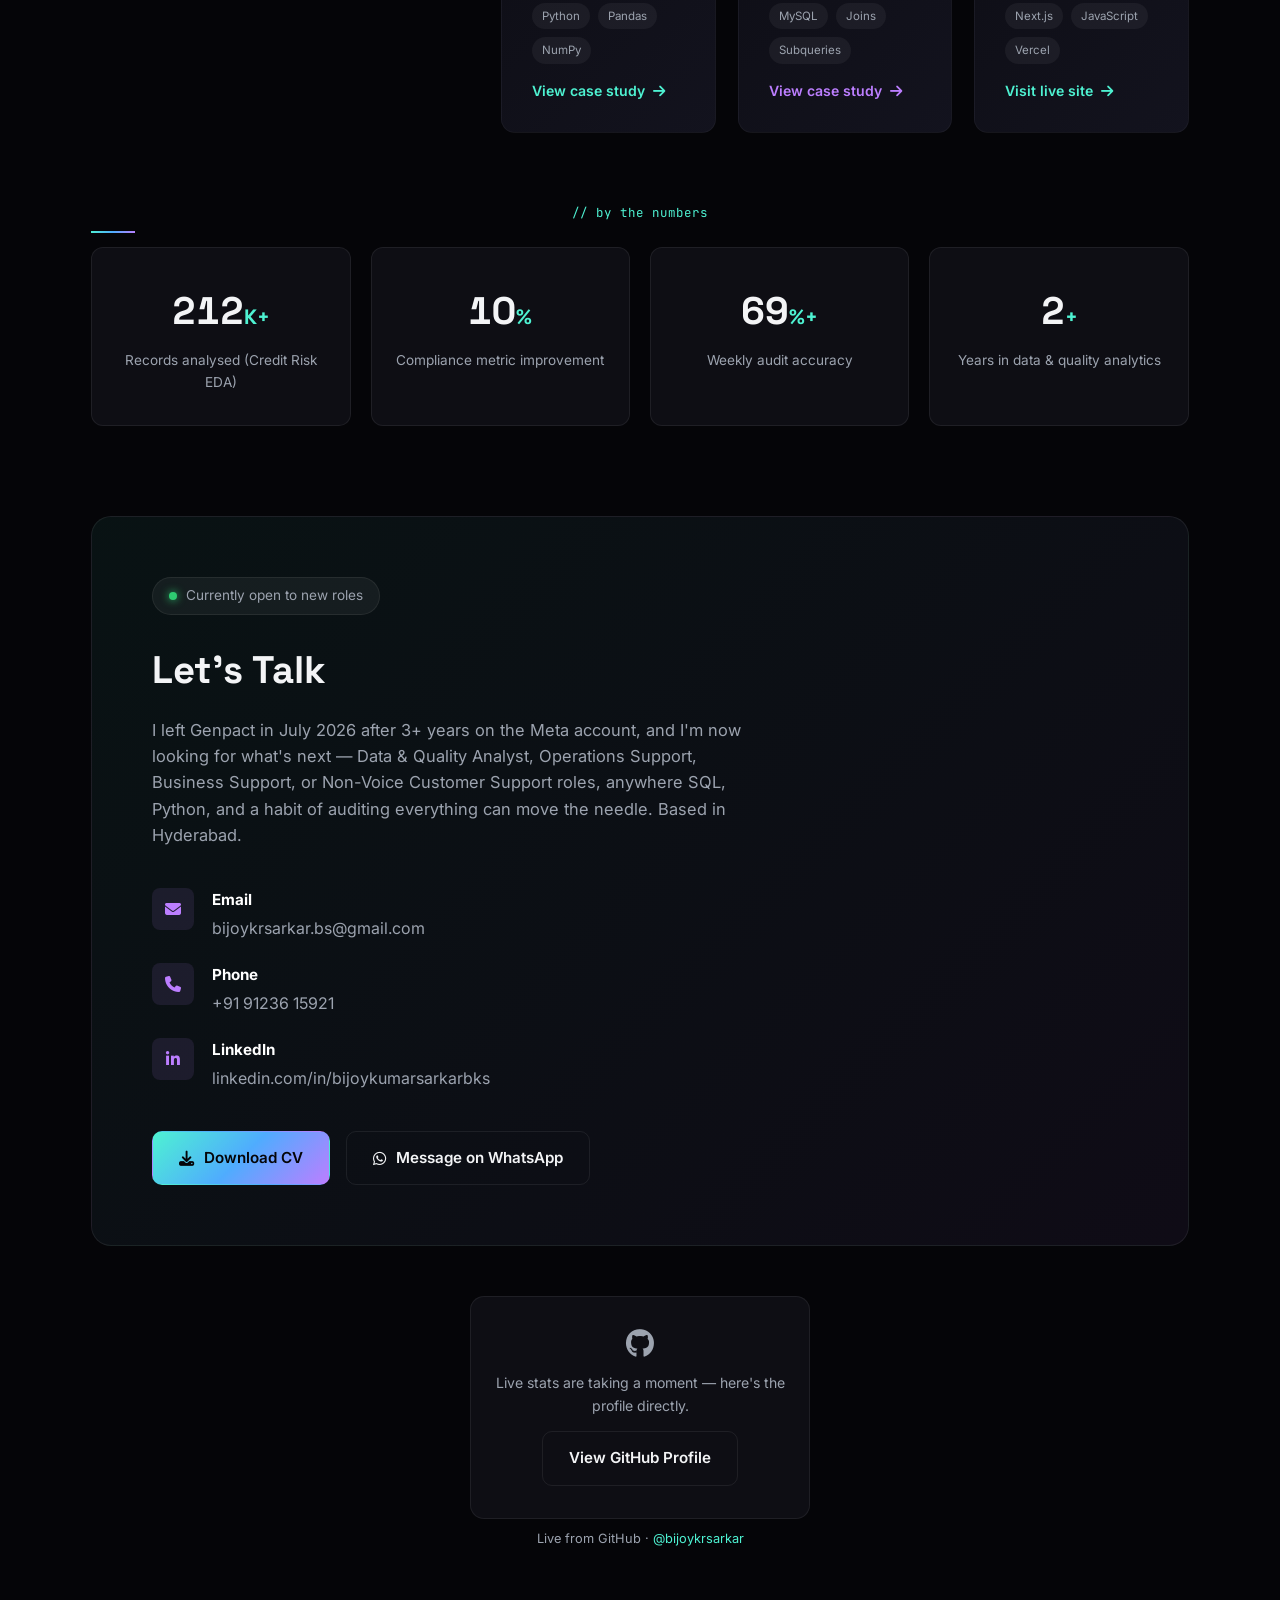
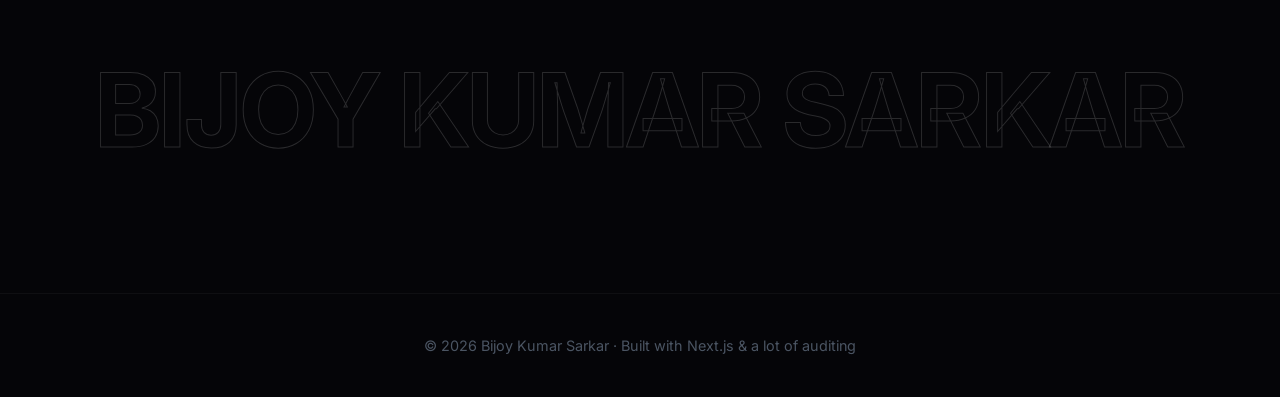
==== commit 20433563: "Add files via upload" ====
--- a/index.html
+++ b/index.html
@@ -2,839 +2,363 @@
 <html lang="en">
 <head>
     <meta charset="UTF-8">
-    <meta name="viewport" content="width=device-width, initial-scale=1.0">
-    <title>Bijoy Kumar Sarkar | Data & Quality Analytics Professional</title>
-    
-    <!-- ADVANCED SEO SECTION -->
-    <meta name="description" content="Official professional portfolio of Bijoy Kumar Sarkar — a Data & Quality Analytics Professional with 3+ years of experience in compliance analytics, KPI monitoring, and process optimization at Genpact India.">
-    <meta name="keywords" content="Bijoy Kumar Sarkar, Data Analyst, Quality Analyst, Business Intelligence, Genpact, Data Analytics, Compliance Analytics, SQL, Python, Tableau, R, Google Analytics">
-    <meta name="author" content="Bijoy Kumar Sarkar">
+    <meta name="viewport" content="width=device-width, initial-scale=1.0, viewport-fit=cover">
+    <meta name="theme-color" content="#050508">
+    <title>Bijoy Kumar Sarkar | Data &amp; Quality Analytics Professional</title>
+    <meta name="description" content="Data &amp; Quality Analytics Professional with 3+ years at Genpact India (Client: Meta, Inc.) — SQL, Python, Tableau, and a habit of finding what actually explains the outcome.">
     <meta name="robots" content="index, follow">
-    <meta name="google-site-verification" content="m3G-J9wWU5XLjHisqdqjirOOGdqckGq4dAo_UowU6QE" />
-    
-    <!-- Open Graph / Social Media Meta Tags -->
+    <link rel="canonical" href="https://portfolio-bijoy-kumar-sarkar.vercel.app/">
+
+    <meta property="og:type" content="website">
     <meta property="og:title" content="Bijoy Kumar Sarkar | Data & Quality Analytics Professional">
-    <meta property="og:description" content="Discover the portfolio of Bijoy Kumar Sarkar, a tech professional specializing in data analytics, compliance monitoring, and process optimization.">
-    <meta property="og:type" content="website">
+    <meta property="og:description" content="3+ years at Genpact (Client: Meta, Inc.) turning audit and KPI data into decisions. SQL, Python, Tableau.">
+    <meta property="og:image" content="https://portfolio-bijoy-kumar-sarkar.vercel.app/og-image.png">
     <meta property="og:url" content="https://portfolio-bijoy-kumar-sarkar.vercel.app/">
-    <meta property="og:image" content="https://portfolio-bijoy-kumar-sarkar.vercel.app/og-image.png">
-    <meta property="og:image:width" content="1200">
-    <meta property="og:image:height" content="630">
-
-    <!-- Twitter / X Card Meta Tags -->
     <meta name="twitter:card" content="summary_large_image">
-    <meta name="twitter:title" content="Bijoy Kumar Sarkar | Data & Quality Analytics Professional">
-    <meta name="twitter:description" content="Data & Quality Analytics Professional with 3+ years of experience in compliance analytics, KPI monitoring, and process optimization.">
-    <meta name="twitter:image" content="https://portfolio-bijoy-kumar-sarkar.vercel.app/og-image.png">
-
-    <meta name="theme-color" content="#050508">
-    <meta name="apple-mobile-web-app-capable" content="yes">
-    <meta name="apple-mobile-web-app-status-bar-style" content="black-translucent">
-
-    <!-- Extended JSON-LD Person Schema -->
-    <script type="application/ld+json">
-    {
-      "@context": "https://schema.org",
-      "@type": "Person",
-      "name": "Bijoy Kumar Sarkar",
-      "jobTitle": "Data Analyst & Quality Analytics Professional",
-      "url": "https://portfolio-bijoy-kumar-sarkar.vercel.app/",
-      "email": "bijoykrsarkar.bs@gmail.com",
-      "alumniOf": {
-        "@type": "CollegeOrUniversity",
-        "name": "Maulana Abul Kalam Azad University of Technology"
-      },
-      "knowsAbout": ["Data Analysis", "SQL", "Tableau", "Python", "Process Optimization", "Quality Assurance"],
-      "worksFor": {
-        "@type": "Organization",
-        "name": "Genpact India Pvt. Ltd."
-      }
-    }
-    </script>
-
-    <!-- Favicon -->
+
     <link rel="icon" type="image/png" href="favicon.png">
-    <link rel="preconnect" href="https://cdn.jsdelivr.net" crossorigin>
-    <link rel="preconnect" href="https://cdnjs.cloudflare.com" crossorigin>
-    <link rel="preconnect" href="https://cdn.simpleicons.org" crossorigin>
-    <link rel="dns-prefetch" href="https://github-readme-stats.vercel.app">
-    
+    <link rel="preconnect" href="https://fonts.googleapis.com">
+    <link rel="preconnect" href="https://fonts.gstatic.com" crossorigin>
+    <link href="https://fonts.googleapis.com/css2?family=Space+Grotesk:wght@500;600;700&family=Inter:wght@400;500;600;700&family=JetBrains+Mono:wght@400;500&display=swap" rel="stylesheet">
     <link rel="stylesheet" href="style.css">
-    <link rel="stylesheet" type="text/css" href="https://cdn.jsdelivr.net/gh/devicons/devicon@latest/devicon.min.css" />
-    <link rel="stylesheet" href="https://cdnjs.cloudflare.com/ajax/libs/font-awesome/6.4.0/css/all.min.css">
+    <link rel="stylesheet" type="text/css" href="https://cdnjs.cloudflare.com/ajax/libs/font-awesome/6.4.0/css/all.min.css">
 </head>
 <body>
 
-    <!-- Accessibility: Skip to main content -->
-    <a href="#about" class="skip-link">Skip to main content</a>
-
-    <!-- Hidden SVG gradient definition, reused by the "Currently Learning" progress rings -->
-    <svg width="0" height="0" style="position:absolute;" aria-hidden="true">
-        <defs>
-            <linearGradient id="progressGradient" x1="0%" y1="0%" x2="100%" y2="0%">
-                <stop offset="0%" stop-color="#4ef2d2"/>
-                <stop offset="100%" stop-color="#bc7eff"/>
-            </linearGradient>
-        </defs>
-    </svg>
-
-    <!-- Scroll Progress Bar -->
+    <a href="#main-content" class="skip-link">Skip to content</a>
+
+    <!-- Preloader -->
+    <div id="preloader" class="preloader" aria-hidden="true">
+        <div class="preloader-mark">BKS</div>
+        <div class="battery-shell">
+            <div class="battery-body">
+                <div class="battery-fill" id="battery-fill"></div>
+            </div>
+            <div class="battery-nub"></div>
+            <i class="fa-solid fa-bolt battery-bolt" id="battery-bolt"></i>
+        </div>
+        <div class="preloader-count"><span id="preloader-percent">0</span>%</div>
+        <div class="preloader-welcome" id="preloader-welcome">Boot sequence complete — welcome.</div>
+    </div>
+
+    <div class="cursor-dot"></div>
+    <div class="cursor-outline"></div>
+
+    <div class="stars-container">
+        <canvas id="stars-canvas"></canvas>
+    </div>
+
     <div class="scroll-progress-container">
         <div class="scroll-progress-bar" id="scroll-progress"></div>
-    </div>
-
-    <!-- Custom Cursor (Desktop Only) -->
-    <div class="cursor-dot"></div>
-    <div class="cursor-outline"></div>
-
-    <!-- Optimized HTML5 Canvas Starry Universe Background -->
-    <canvas id="stars-canvas" class="stars-container"></canvas>
-
-    <div class="floating-social-sidebar">
-        <a href="https://wa.me/919123615921" class="social-icon whatsapp" target="_blank" rel="noopener noreferrer" title="Chat on WhatsApp" aria-label="Chat with me on WhatsApp">
-            <i class="fa-brands fa-whatsapp"></i>
-        </a>
-        <a href="https://www.linkedin.com/in/bijoykumarsarkarbks" class="social-icon linkedin" target="_blank" rel="noopener noreferrer" title="Connect on LinkedIn" aria-label="Connect with me on LinkedIn">
-            <i class="fa-brands fa-linkedin-in"></i>
-        </a>
-        <a href="https://github.com/bijoykrsarkar/" class="social-icon github" target="_blank" rel="noopener noreferrer" title="View GitHub" aria-label="View my GitHub profile">
-            <i class="fa-brands fa-github"></i>
-        </a>
     </div>
 
     <header id="main-header">
         <nav>
             <div class="creative-logo">
-                <span id="typewriter-name"></span><span class="type-cursor">_</span> <span class="header-subtitle">(Quality &amp; Data Analytics)</span>
-            </div>
-            
-            <!-- Mobile Hamburger Menu Button -->
-            <button class="hamburger" id="hamburger" aria-label="Toggle navigation menu">
+                Bijoy Kumar Sarkar
+                <span class="header-subtitle">/ Analytics</span>
+            </div>
+            <button class="hamburger" id="hamburger" aria-label="Toggle menu">
                 <i class="fa-solid fa-bars"></i>
             </button>
-
             <ul class="nav-links" id="nav-links">
                 <li><a href="#about" class="nav-item">About</a></li>
-                <li><a href="#services" class="nav-item">Services</a></li>
-                <li><a href="#resume" class="nav-item">Resume</a></li>
                 <li><a href="#experience" class="nav-item">Experience</a></li>
-                <li><a href="#education" class="nav-item">Education</a></li>
+                <li><a href="#tools" class="nav-item">Toolkit</a></li>
                 <li><a href="#projects" class="nav-item">Projects</a></li>
-                <li><a href="#certificates" class="nav-item">Certificates</a></li>
-                <li><a href="#tools" class="nav-item">Tools</a></li>
                 <li><a href="#contact" class="nav-item">Contact</a></li>
             </ul>
         </nav>
     </header>
 
-    <main>
-        <section id="about" class="hero-section scroll-reveal">
-            <div class="hero-container">
-                <div class="hero-text">
-                    <h1 class="gradient-headline">Bijoy Kumar Sarkar</h1>
-                    <h2 class="subtitle">Data Analyst & Quality Analytics Professional</h2>
-                    <p class="summary-text">
-                        Results-driven Data & Quality Analytics Professional with 3+ years of progressive experience at Genpact India (Client: Meta, Inc.), delivering measurable impact across compliance analytics, KPI monitoring, and process optimisation.
-                    </p>
-                    <div class="hero-cta-group">
-                        <a href="#projects" class="cta-button primary">View Projects</a>
-                        <a href="Bijoy_Kumar_Sarkar_CV.pdf" download="Bijoy_Kumar_Sarkar_CV.pdf" class="cta-button secondary"><i class="fa-solid fa-file-pdf"></i> Download CV</a>
-                    </div>
-
-                    <!-- NEW: live status badge -->
-                    <div class="live-status-badge">
-                        <span class="status-dot"></span>
-                        <span id="live-ist-clock">--:-- IST</span>
-                        <span>&middot; Open to opportunities</span>
-                    </div>
-                </div>
-                <div class="hero-image-container">
-                    <div class="image-glow-ring">
-                        <img src="profile.jpg" alt="Bijoy Kumar Sarkar" class="profile-img" width="800" height="800">
-                    </div>
-                </div>
-            </div>
-
-            <!-- Soft Skills Scrolling Lines -->
-            <div class="skills-marquee-wrapper">
-                <div class="marquee marquee-left">
-                    <div class="marquee-content">
-                        <span class="skill-pill">Team Management</span>
-                        <span class="skill-pill">Strong Attention to Detail</span>
-                        <span class="skill-pill">Problem Solving</span>
-                        <span class="skill-pill">Effective Communication</span>
-                        <span class="skill-pill">Adaptability</span>
-                        <span class="skill-pill">Critical Thinking</span>
-                    </div>
-                    <div class="marquee-content" aria-hidden="true">
-                        <span class="skill-pill">Team Management</span>
-                        <span class="skill-pill">Strong Attention to Detail</span>
-                        <span class="skill-pill">Problem Solving</span>
-                        <span class="skill-pill">Effective Communication</span>
-                        <span class="skill-pill">Adaptability</span>
-                        <span class="skill-pill">Critical Thinking</span>
-                    </div>
-                </div>
-                <div class="marquee marquee-right">
-                    <div class="marquee-content">
-                        <span class="skill-pill">Leadership</span>
-                        <span class="skill-pill">Time Management</span>
-                        <span class="skill-pill">Root Cause Analysis</span>
-                        <span class="skill-pill">Stakeholder Collaboration</span>
-                        <span class="skill-pill">Process Optimization</span>
-                        <span class="skill-pill">Analytical Mindset</span>
-                    </div>
-                    <div class="marquee-content" aria-hidden="true">
-                        <span class="skill-pill">Leadership</span>
-                        <span class="skill-pill">Time Management</span>
-                        <span class="skill-pill">Root Cause Analysis</span>
-                        <span class="skill-pill">Stakeholder Collaboration</span>
-                        <span class="skill-pill">Process Optimization</span>
-                        <span class="skill-pill">Analytical Mindset</span>
-                    </div>
-                </div>
-            </div>
-
-            <div class="ambition-card">
-                <h3><i class="fa-solid fa-bullseye gradient-icon"></i> My Ambition</h3>
-                <p>Seeking a Data Analyst or Business Intelligence role to drive scalable, data-led decision-making at a leading technology company. I turn complicated operational, compliance, and product datasets into strategic visual insights that optimize global workflows.</p>
-            </div>
-
-            <!-- Metrics & Impact Grid -->
-            <div class="metrics-grid">
-                <div class="metric-card metric-card--cyan">
-                    <h3 class="metric-value">98%+</h3>
-                    <span class="metric-label">Audit Accuracy Maintained</span>
-                </div>
-                <div class="metric-card metric-card--purple">
-                    <h3 class="metric-value">Awarded</h3>
-                    <span class="metric-label">Outstanding Performer</span>
-                </div>
-                <div class="metric-card metric-card--blue">
-                    <h3 class="metric-value">3+ Years</h3>
-                    <span class="metric-label">Tech &amp; Quality Ops Exp.</span>
-                </div>
+    <div class="floating-social-sidebar">
+        <a href="https://wa.me/919123615921" target="_blank" rel="noopener noreferrer" class="social-icon whatsapp" aria-label="WhatsApp"><i class="fa-brands fa-whatsapp"></i></a>
+        <a href="https://www.linkedin.com/in/bijoykumarsarkarbks" target="_blank" rel="noopener noreferrer" class="social-icon linkedin" aria-label="LinkedIn"><i class="fa-brands fa-linkedin-in"></i></a>
+        <a href="https://github.com/bijoykrsarkar/" target="_blank" rel="noopener noreferrer" class="social-icon github" aria-label="GitHub"><i class="fa-brands fa-github"></i></a>
+        <a href="mailto:bijoykrsarkar.bs@gmail.com" class="social-icon email" aria-label="Email"><i class="fa-solid fa-envelope"></i></a>
+    </div>
+
+    <main id="main-content">
+
+        <!-- ============ ABOUT / STICKY HERO LAYOUT ============ -->
+        <section id="about" class="sticky-layout">
+            <aside class="identity-rail">
+                <div class="identity-photo-frame">
+                    <img src="profile.jpg" alt="Bijoy Kumar Sarkar" class="identity-photo">
+                </div>
+
+                <div class="live-status-badge">
+                    <span class="status-dot"></span>
+                    Open to opportunities &middot; <span id="live-ist-clock"></span>
+                </div>
+
+                <h1 class="identity-name">Bijoy Kumar Sarkar</h1>
+                <p class="identity-role"><span id="role-rotator">Data Analyst</span></p>
+
+                <p class="identity-summary">3+ years turning audit and KPI data into decisions at Meta, via Genpact — through Jul 2026. SQL, Python, Tableau, and a habit of auditing everything, including this site. Now open to what's next.</p>
+
+                <div class="identity-cta-group">
+                    <a href="Bijoy_Kumar_Sarkar_CV.pdf" download class="cta-button primary card-animation"><i class="fa-solid fa-download"></i> Download CV</a>
+                    <a href="#contact" class="cta-button secondary">Get In Touch</a>
+                </div>
+
+                <button id="vcard-btn" class="vcard-btn"><i class="fa-solid fa-address-card"></i> Save Contact</button>
+
+                <div class="identity-socials">
+                    <a href="https://www.linkedin.com/in/bijoykumarsarkarbks" target="_blank" rel="noopener noreferrer" aria-label="LinkedIn"><i class="fa-brands fa-linkedin-in"></i></a>
+                    <a href="https://github.com/bijoykrsarkar/" target="_blank" rel="noopener noreferrer" aria-label="GitHub"><i class="fa-brands fa-github"></i></a>
+                    <a href="https://wa.me/919123615921" target="_blank" rel="noopener noreferrer" aria-label="WhatsApp"><i class="fa-brands fa-whatsapp"></i></a>
+                    <a href="mailto:bijoykrsarkar.bs@gmail.com" aria-label="Email"><i class="fa-solid fa-envelope"></i></a>
+                </div>
+            </aside>
+
+            <div class="content-flow">
+
+                <div class="content-block scroll-reveal">
+                    <p class="eyebrow">// about</p>
+                    <p class="lead-paragraph">For 3+ years, I spent my days inside ticket audits and KPI dashboards, looking for the one variable that actually explains an outcome — not the one that's easiest to look at. At Genpact, working on the Meta account, that habit turned into a 15% lift in compliance metrics, 98%+ audit accuracy across hundreds of weekly reviews, and an early promotion to Quality Analyst within 18 months. I left in July 2026, and I'm now looking for where that same habit does the most good next — in data, quality, or operations.</p>
+                </div>
+
+                <!-- Experience -->
+                <div id="experience" class="content-block scroll-reveal">
+                    <p class="eyebrow">// experience</p>
+                    <h2 class="block-heading">Where I've Worked</h2>
+
+                    <div class="timeline">
+                        <div class="timeline-card tech-card">
+                            <div class="card-header">
+                                <div>
+                                    <h3>Quality Analyst</h3>
+                                    <h4>Genpact India Pvt. Ltd. <span class="client">&middot; Client: Meta, Inc.</span></h4>
+                                </div>
+                                <span class="timeline-date">Jun 2024 – Jul 2026</span>
+                            </div>
+                            <ul class="experience-details">
+                                <li>Structured ticket audits against strict SOPs, maintaining 98%+ quality accuracy across hundreds of weekly reviews</li>
+                                <li>Analysed KPIs and behavioural trends to catch systemic process gaps before they compound, turning insight into recommendations for stakeholders</li>
+                                <li>Isolated recurring error patterns in audit datasets to build preventive quality measures, raising team performance benchmarks</li>
+                                <li>Delivered weekly analytical reports to leadership on quality trends, risk areas, and improvement opportunities</li>
+                            </ul>
+                        </div>
+
+                        <div class="timeline-card tech-card">
+                            <div class="card-header">
+                                <div>
+                                    <h3>Technical Support / IT Support Specialist</h3>
+                                    <h4>Genpact India Pvt. Ltd. <span class="client">&middot; Client: Meta, Inc.</span></h4>
+                                </div>
+                                <span class="timeline-date">Dec 2022 – May 2024</span>
+                            </div>
+                            <ul class="experience-details">
+                                <li>Built compliance analytical reports in Advanced Excel (pivot tables, conditional formatting, VLOOKUP), driving a 15% improvement in compliance metrics across digital platforms</li>
+                                <li>Ran in-depth compliance case reviews across Meta and other platforms against accessibility, cybersecurity, and regulatory standards</li>
+                                <li>Earned an Outstanding Performance Award and early promotion to Quality Analyst within 18 months for handling complex technical compliance edge cases</li>
+                            </ul>
+                        </div>
+                    </div>
+                </div>
+
+                <!-- Toolkit -->
+                <div id="tools" class="content-block scroll-reveal">
+                    <p class="eyebrow">// technical stack</p>
+                    <h2 class="block-heading">Technologies I Work With</h2>
+                    <p class="block-subheading">The stack behind every audit, dashboard, and case study on this page.</p>
+
+                    <div class="stack-grid">
+                        <span class="stack-pill"><i class="fa-solid fa-database"></i> SQL</span>
+                        <span class="stack-pill"><i class="fa-brands fa-python"></i> Python</span>
+                        <span class="stack-pill"><i class="fa-solid fa-table"></i> Pandas</span>
+                        <span class="stack-pill"><i class="fa-solid fa-square-root-variable"></i> NumPy</span>
+                        <span class="stack-pill"><i class="fa-solid fa-chart-simple"></i> Tableau</span>
+                        <span class="stack-pill"><i class="fa-solid fa-file-excel"></i> Advanced Excel</span>
+                        <span class="stack-pill"><i class="fa-solid fa-filter"></i> Power Query</span>
+                        <span class="stack-pill"><i class="fa-solid fa-server"></i> MySQL</span>
+                        <span class="stack-pill"><i class="fa-solid fa-chart-line"></i> R</span>
+                        <span class="stack-pill"><i class="fa-brands fa-js"></i> JavaScript</span>
+                        <span class="stack-pill"><i class="fa-solid fa-layer-group"></i> Next.js</span>
+                        <span class="stack-pill"><i class="fa-brands fa-google"></i> Google Analytics</span>
+                        <span class="stack-pill"><i class="fa-solid fa-circle-notch"></i> Jupyter</span>
+                        <span class="stack-pill"><i class="fa-brands fa-docker"></i> Docker</span>
+                        <span class="stack-pill"><i class="fa-brands fa-github"></i> Git / GitHub</span>
+                        <span class="stack-pill"><i class="fa-solid fa-list-check"></i> Jira</span>
+                        <span class="stack-pill"><i class="fa-solid fa-terminal"></i> VS Code</span>
+                        <span class="stack-pill"><i class="fa-solid fa-paper-plane"></i> Postman</span>
+                        <span class="stack-pill stack-pill--img"><img src="claude-icon.png" alt=""> Claude</span>
+                        <span class="stack-pill stack-pill--img"><img src="copilot-icon.png" alt=""> GitHub Copilot</span>
+                    </div>
+                    <p class="stack-footnote">Yes — the last two are in there because I actually build with them, this site included.</p>
+
+                    <div class="radar-block">
+                        <h3>Self-Rated Proficiency</h3>
+                        <canvas id="skillsRadarChart"></canvas>
+                    </div>
+                </div>
+
+                <!-- Approach -->
+                <div id="approach" class="content-block scroll-reveal">
+                    <p class="eyebrow">// how i work</p>
+                    <h2 class="block-heading">From Raw Data to a Decision</h2>
+
+                    <div class="phase-grid">
+                        <div class="phase-card tech-card">
+                            <span class="phase-tag">// phase 01</span>
+                            <h3>Audit</h3>
+                            <p>Structured ticket reviews against strict SOPs — maintaining 98%+ quality accuracy across hundreds of weekly checks.</p>
+                        </div>
+                        <div class="phase-card tech-card">
+                            <span class="phase-tag">// phase 02</span>
+                            <h3>Analyze</h3>
+                            <p>KPI and behavioural trend analysis to catch systemic gaps before they turn into bigger problems.</p>
+                        </div>
+                        <div class="phase-card tech-card">
+                            <span class="phase-tag">// phase 03</span>
+                            <h3>Recommend</h3>
+                            <p>Turn findings into recommendations, working directly with ops, compliance, and training teams.</p>
+                        </div>
+                        <div class="phase-card tech-card">
+                            <span class="phase-tag">// phase 04</span>
+                            <h3>Report</h3>
+                            <p>Weekly reporting to leadership on quality trends, risk areas, and what to fix next.</p>
+                        </div>
+                    </div>
+                </div>
+
+                <!-- Projects -->
+                <div id="projects" class="content-block scroll-reveal">
+                    <p class="eyebrow">// selected work</p>
+                    <h2 class="block-heading">Featured Projects</h2>
+
+                    <div class="project-grid-v2">
+                        <a href="credit-risk-eda.html" class="project-card-v2 tech-card">
+                            <span class="project-tag">Project 01</span>
+                            <h3>Credit Risk EDA</h3>
+                            <p>Explored 300,000+ loan applications to find what actually predicts default — external credit score and prior refusals mattered more than income did.</p>
+                            <div class="project-tech">
+                                <span>Python</span><span>Pandas</span><span>NumPy</span>
+                            </div>
+                            <span class="project-link">View case study <i class="fa-solid fa-arrow-right"></i></span>
+                        </a>
+
+                        <a href="rsvp-movies-analysis.html" class="project-card-v2 backend-card tech-card">
+                            <span class="project-tag">Project 02</span>
+                            <h3>RSVP Movies — SQL Strategy</h3>
+                            <p>Queried an 8,000-title, IMDB-scale database to turn genre and rating data into a genre, talent, and partnership strategy.</p>
+                            <div class="project-tech">
+                                <span>MySQL</span><span>Joins</span><span>Subqueries</span>
+                            </div>
+                            <span class="project-link">View case study <i class="fa-solid fa-arrow-right"></i></span>
+                        </a>
+
+                        <a href="https://kalpataru-atta-mill.vercel.app/" target="_blank" rel="noopener noreferrer" class="project-card-v2 tech-card">
+                            <span class="project-tag">Project 03</span>
+                            <h3>Kalpataru Atta Mill</h3>
+                            <p>Built and deployed the production website for my family's 40-year-old stone-ground flour and spice milling business.</p>
+                            <div class="project-tech">
+                                <span>Next.js</span><span>JavaScript</span><span>Vercel</span>
+                            </div>
+                            <span class="project-link">Visit live site <i class="fa-solid fa-arrow-right"></i></span>
+                        </a>
+                    </div>
+                </div>
+
             </div>
         </section>
 
-        <!-- What I Bring Section -->
-        <section id="services" class="scroll-reveal">
-            <h2 class="section-title">What I Bring to Your Team</h2>
-            <div class="services-grid">
-                <div class="service-card card-animation">
-                    <div class="service-icon"><i class="fa-solid fa-chart-column"></i></div>
-                    <h3>Data-Driven Decision Making</h3>
-                    <p>Transform raw operational data into actionable dashboards and KPI reports that drive strategic decisions.</p>
-                    <ul class="service-highlights">
-                        <li>KPI Dashboard Design</li>
-                        <li>Trend &amp; Pattern Analysis</li>
-                        <li>Executive Reporting</li>
-                    </ul>
-                </div>
-                <div class="service-card card-animation">
-                    <div class="service-icon"><i class="fa-solid fa-shield-halved"></i></div>
-                    <h3>Quality &amp; Compliance Analytics</h3>
-                    <p>Build and maintain quality frameworks that catch issues before they escalate — proven 98%+ accuracy across 3+ years.</p>
-                    <ul class="service-highlights">
-                        <li>Audit Framework Design</li>
-                        <li>SOP Compliance Tracking</li>
-                        <li>Root Cause Analysis</li>
-                    </ul>
-                </div>
-                <div class="service-card card-animation">
-                    <div class="service-icon"><i class="fa-solid fa-gears"></i></div>
-                    <h3>Process Optimization</h3>
-                    <p>Identify bottlenecks and engineer scalable workflows — delivering measurable, double-digit efficiency improvements.</p>
-                    <ul class="service-highlights">
-                        <li>Workflow Automation</li>
-                        <li>Error Pattern Detection</li>
-                        <li>Cross-Team Collaboration</li>
-                    </ul>
-                </div>
-            </div>
-        </section>
-
-        <!-- Impact Numbers Section -->
-        <section id="impact" class="scroll-reveal">
-            <h2 class="section-title">Impact by the Numbers</h2>
+        <!-- ============ IMPACT ============ -->
+        <section class="impact-section scroll-reveal">
+            <p class="eyebrow">// by the numbers</p>
             <div class="stats-counter-grid">
                 <div class="stat-counter-card">
-                    <div><span class="stat-number" data-target="500">0</span><span class="stat-suffix">+</span></div>
-                    <p class="stat-label">Tickets Audited Weekly</p>
+                    <h3><span class="stat-number" data-target="300">0</span><span class="stat-suffix">K+</span></h3>
+                    <p class="stat-label">Records analysed (Credit Risk EDA)</p>
                 </div>
                 <div class="stat-counter-card">
-                    <div><span class="stat-number" data-target="98">0</span><span class="stat-suffix">%</span></div>
-                    <p class="stat-label">Quality Accuracy Rate</p>
+                    <h3><span class="stat-number" data-target="15">0</span><span class="stat-suffix">%</span></h3>
+                    <p class="stat-label">Compliance metric improvement</p>
                 </div>
                 <div class="stat-counter-card">
-                    <div><span class="stat-number" data-target="15">0</span><span class="stat-suffix">%</span></div>
-                    <p class="stat-label">Compliance Improvement</p>
+                    <h3><span class="stat-number" data-target="98">0</span><span class="stat-suffix">%+</span></h3>
+                    <p class="stat-label">Weekly audit accuracy</p>
                 </div>
                 <div class="stat-counter-card">
-                    <div><span class="stat-number" data-target="3">0</span><span class="stat-suffix">+</span></div>
-                    <p class="stat-label">Years of Experience</p>
+                    <h3><span class="stat-number" data-target="3">0</span><span class="stat-suffix">+</span></h3>
+                    <p class="stat-label">Years in data &amp; quality analytics</p>
                 </div>
             </div>
         </section>
 
-        <!-- CV/Resume Section -->
-        <section id="resume" class="scroll-reveal">
-            <h2 class="section-title">Curriculum Vitae</h2>
-            <div class="ambition-card cv-card">
-                <h3><i class="fa-solid fa-user-tie gradient-icon"></i> Professional Summary</h3>
-                <p class="cv-summary-text">Detail-oriented Process Developer and Quality Analyst with 3+ years of experience in data analytics, compliance monitoring, and process optimization. Proven track record of improving compliance metrics by 15% through data-driven insights and process improvements. Strong technical skills in data analysis tools, automation, and cross-functional collaboration. Seeking to leverage analytical expertise and problem-solving abilities in a data-focused role at a leading technology company.</p>
-                
-                <h3><i class="fa-solid fa-trophy gradient-icon"></i> Key Achievements</h3>
-                <ul class="experience-details cv-experience-details">
-                    <li>Developed analytical reports that improved compliance metrics by 15% through data analysis and process optimization.</li>
-                    <li>Recognized for outstanding performance in handling complex compliance cases with high accuracy.</li>
-                    <li>Successfully transitioned between roles (SME to Quality Analyst) demonstrating adaptability and continuous learning.</li>
-                    <li>Maintained 98%+ quality accuracy in ticket audits while managing high-volume workload.</li>
-                </ul>
-
-                <a href="Bijoy_Kumar_Sarkar_CV.pdf" download="Bijoy_Kumar_Sarkar_CV.pdf" class="cta-button primary cv-download-btn">
-                    <i class="fa-solid fa-download"></i> Download Full Resume
-                </a>
-            </div>
-        </section>
-
-        <section id="experience" class="scroll-reveal">
-            <h2 class="section-title">Professional Experience</h2>
-            <div class="timeline">
-                <div class="timeline-card card-animation">
-                    <div class="card-header">
-                        <div>
-                            <h3>Quality Analyst - DevCom Process</h3>
-                            <h4>Genpact India Pvt. Ltd. <span class="client">(Client: Meta, Inc.)</span></h4>
-                            <span class="client"> HITEC City, Hyderabad</span>
-                        </div>
-                        <span class="timeline-date">Jun 2024 - Present</span>
-                    </div>
-                    <ul class="experience-details">
-                        <li>Conducted structured ticket audits following strict SOPs, consistently maintaining <strong>98%+ quality accuracy</strong> across hundreds of weekly reviews.</li>
-                        <li>Analysed KPIs and behavioural data trends to proactively detect systemic process gaps, translating insights into strategic data recommendations.</li>
-                        <li>Engineered preventive quality measures by isolating recurring error patterns in audit datasets to elevate team benchmarks.</li>
-                    </ul>
-                </div>
-
-                <div class="timeline-card card-animation">
-                    <div class="card-header">
-                        <div>
-                            <h3>Technical Support / IT Support Specialist</h3>
-                            <h4>Genpact India Pvt. Ltd. <span class="client">(Client: Meta, Inc.)</span></h4>
-                            <span class="client"> HITEC City, Hyderabad</span>
-                        </div>
-                        <span class="timeline-date">Dec 2022 - May 2024</span>
-                    </div>
-                    <ul class="experience-details">
-                        <li>Built compliance analytical reports leveraging Advanced Excel, driving a <strong>15% improvement in compliance metrics</strong> across digital platforms.</li>
-                        <li>Earned the <strong>Outstanding Performance Award</strong> and early promotion to Quality Analyst within 1 year for handling complex technical compliance edge cases.</li>
-                    </ul>
-                </div>
-            </div>
-        </section>
-
-        <!-- Testimonials Section -->
-        <section id="testimonials" class="scroll-reveal">
-            <h2 class="section-title">What People Say</h2>
-            <div class="testimonials-container">
-                <div class="testimonial-card card-animation">
-                    <div class="testimonial-quote">
-                        <i class="fa-solid fa-quote-left testimonial-quote-icon"></i>
-                        <p>An exceptional catalyst for growth who doesn't just manage projects, but elevates the standard of everyone working alongside them.</p>
-                    </div>
-                    <div class="testimonial-author">
-                        <div class="testimonial-avatar"><i class="fa-solid fa-user"></i></div>
-                        <div>
-                            <h4> Manish Agarwal </h4>
-                            <span> Service delivery lead, Genpact </span>
-                        </div>
-                    </div>
-                </div>
-                <div class="testimonial-card card-animation">
-                    <div class="testimonial-quote">
-                        <i class="fa-solid fa-quote-left testimonial-quote-icon"></i>
-                        <p>A campus trailblazer who consistently turns theoretical classroom concepts into real-world, high-impact solutions.</p>
-                    </div>
-                    <div class="testimonial-author">
-                        <div class="testimonial-avatar"><i class="fa-solid fa-user"></i></div>
-                        <div>
-                            <h4> Pritam Samanta </h4>
-                            <span> Senior associate(GCC Team), Genpact </span>
-                        </div>
-                    </div>
-                </div>
-            </div>
-        </section>
-
-        <section id="education" class="scroll-reveal">
-            <h2 class="section-title">Education & Qualifications</h2>
-            <div class="timeline">
-                <div class="timeline-card card-animation">
-                    <div class="card-header">
-                        <div>
-                            <h3>B.Tech (Bachelor of Technology)</h3>
-                            <h4>Dr. Sudhir Chandra Sur Institute of Technology & Sports Complex (SurTech) <span class="client">| Dum Dum, Kolkata</span></h4>
-                        </div>
-                        <span class="timeline-date">Passout: 2022</span>
-                    </div>
-                    <ul class="experience-details">
-                        <li>Affiliated by Maulana Abul Kalam Azad University of Technology, West Bengal (MAKAUT).</li>
-                    </ul>
-                </div>
-
-                <div class="timeline-card card-animation">
-                    <div class="card-header">
-                        <div>
-                            <h3>Diploma in Engineering</h3>
-                            <h4>Dr. Sudhir Chandra Sur Degree Engineering College & Sports Complex (DSCSDEC) <span class="client">| Dum Dum, Kolkata</span></h4>
-                        </div>
-                        <span class="timeline-date">Passout: 2019</span>
-                    </div>
-                    <ul class="experience-details">
-                        <li>Affiliated by West Bengal State Council of Technical & Vocational Education and Skill Development.</li>
-                    </ul>
-                </div>
-
-                <div class="timeline-card card-animation">
-                    <div class="card-header">
-                        <div>
-                            <h3>10th Standard</h3>
-                            <h4>Siliguri Baradakanta Vidyapith <span class="client">| Siliguri</span></h4>
-                        </div>
-                        <span class="timeline-date">Passout: 2015</span>
-                    </div>
-                    <ul class="experience-details">
-                        <li>Affiliated by West Bengal Board of Secondary Education.</li>
-                    </ul>
-                </div>
-            </div>
-        </section>
-
-        <!-- My Approach Section -->
-        <section id="approach" class="scroll-reveal">
-            <h2 class="section-title">My Approach</h2>
-            <div class="approach-timeline">
-                <div class="approach-step card-animation">
-                    <div class="approach-number">01</div>
-                    <div class="approach-content">
-                        <h3>Understand the Problem</h3>
-                        <p>Deep-dive into stakeholder needs, business context, and data availability before writing a single query.</p>
-                    </div>
-                </div>
-                <div class="approach-step card-animation">
-                    <div class="approach-number">02</div>
-                    <div class="approach-content">
-                        <h3>Explore &amp; Validate Data</h3>
-                        <p>EDA, null checks, and distribution analysis — making sure the data is trustworthy before drawing conclusions.</p>
-                    </div>
-                </div>
-                <div class="approach-step card-animation">
-                    <div class="approach-number">03</div>
-                    <div class="approach-content">
-                        <h3>Analyze &amp; Find Patterns</h3>
-                        <p>Statistical analysis, trend detection, and root-cause investigation using Python, SQL, and Tableau.</p>
-                    </div>
-                </div>
-                <div class="approach-step card-animation">
-                    <div class="approach-number">04</div>
-                    <div class="approach-content">
-                        <h3>Deliver Actionable Insights</h3>
-                        <p>Clear visualizations and concise recommendations that non-technical stakeholders can act on immediately.</p>
-                    </div>
-                </div>
-            </div>
-        </section>
-
-        <section id="projects" class="scroll-reveal">
-            <h2 class="section-title">Featured Projects</h2>
-            <div class="projects-grid">
-                <div class="project-card card-animation">
-                    <div class="project-info">
-                        <h3>Kalpataru Atta Mill Website</h3>
-                        <p>A production web solution optimized for digital performance, identity representation, and customer accessibility.</p>
-                        <a href="https://kalpataru-atta-mill.vercel.app" target="_blank" rel="noopener noreferrer" class="project-link">
-                            Explore Project <i class="fa-solid fa-arrow-up-right-from-square"></i>
-                        </a>
-                    </div>
-                </div>
-                <div class="project-card backend-card card-animation">
-                    <div class="project-info">
-                        <h3>Credit Risk EDA</h3>
-                        <p>Exploratory analysis of 300,000+ loan applications in Python/Pandas to find the strongest, most surprising drivers of default.</p>
-                        <a href="credit-risk-eda.html" class="project-link">
-                            View Case Study <i class="fa-solid fa-chart-line"></i>
-                        </a>
-                    </div>
-                </div>
-                <div class="project-card backend-card card-animation">
-                    <div class="project-info">
-                        <h3>RSVP Movies: SQL Strategy Analysis</h3>
-                        <p>SQL joins and subqueries across an IMDB-scale movie database, turned into a genre, talent, and partnership recommendation plan.</p>
-                        <a href="rsvp-movies-analysis.html" class="project-link">
-                            View Case Study <i class="fa-solid fa-chart-line"></i>
-                        </a>
-                    </div>
-                </div>
-            </div>
-
-            <!-- NEW: live GitHub activity, pulled fresh on every page load -->
-            <div class="github-stats-block">
-                <img src="https://github-readme-stats.vercel.app/api?username=bijoykrsarkar&show_icons=true&theme=dark&bg_color=00000000&hide_border=true&title_color=00f3ff&text_color=8a8a9e&icon_color=bc13fe" alt="Bijoy's live GitHub stats" loading="lazy" width="450" id="github-stats-img" onerror="this.style.display='none'; document.getElementById('github-stats-fallback').style.display='block'; document.getElementById('github-stats-caption').style.display='none';">
-                <p id="github-stats-fallback" style="display:none;">Live stats are momentarily unavailable — <a href="https://github.com/bijoykrsarkar/" target="_blank" rel="noopener noreferrer" class="github-fallback-link">view GitHub directly</a>.</p>
-                <p id="github-stats-caption">Live from GitHub — not a screenshot.</p>
-            </div>
-        </section>
-
-
-        <section id="certificates" class="scroll-reveal">
-            <h2 class="section-title">Professional Certificates</h2>
-            <div class="projects-grid">
-                <div class="project-card card-animation">
-                    <div class="project-info">
-                        <h3>Google Technical Support</h3>
-                        <p>Coursera Certification</p>
-                        <a href="https://coursera.org/share/734cba3b494da4110ff4fd1631787165" target="_blank" rel="noopener noreferrer" class="project-link">
-                            Verify Credential <i class="fa-solid fa-certificate"></i>
-                        </a>
-                    </div>
-                </div>
-                
-                <div class="project-card card-animation">
-                    <div class="project-info">
-                        <h3>Microsoft Excel</h3>
-                        <p>Coursera Certification</p>
-                        <a href="https://www.coursera.org/account/accomplishments/verify/A3XZDITYUUKU" target="_blank" rel="noopener noreferrer" class="project-link">
-                            Verify Credential <i class="fa-solid fa-certificate"></i>
-                        </a>
-                    </div>
-                </div>
-
-                <div class="project-card backend-card card-animation">
-                    <div class="project-info">
-                        <h3>Data Science Bootcamp</h3>
-                        <p>upGrad Campus Certification</p>
-                        <a href="https://upgradcampus.certificate.givemycertificate.com/c/c6fdc695-de2d-42fb-ab44-2c75096b7b45" target="_blank" rel="noopener noreferrer" class="project-link">
-                            Verify Credential <i class="fa-solid fa-certificate"></i>
-                        </a>
-                    </div>
-                </div>
-            </div>
-        </section>
-
-        <section id="tools" class="scroll-reveal">
-            <h2 class="section-title">Technical Toolkit</h2>
-
-            <h3 class="toolkit-subheading cyan-heading">Core Analytics Stack</h3>
-            <div class="tools-grid">
-
-                <div class="tool-item card-animation">
-                    <img src="https://cdn.jsdelivr.net/gh/devicons/devicon@latest/icons/python/python-original.svg" alt="Python" width="45" height="45" loading="lazy">
-                    <span>Python</span>
-                </div>
-
-                <div class="tool-item card-animation">
-                    <img src="https://cdn.jsdelivr.net/gh/devicons/devicon@latest/icons/pandas/pandas-original.svg" alt="Pandas / NumPy" width="45" height="45" loading="lazy">
-                    <span>Pandas / NumPy</span>
-                </div>
-
-                <div class="tool-item card-animation">
-                    <img src="https://cdn.jsdelivr.net/gh/devicons/devicon@latest/icons/r/r-original.svg" alt="R Project" width="45" height="45" loading="lazy">
-                    <span>R Project</span>
-                </div>
-
-                <div class="tool-item card-animation">
-                    <svg width="45" height="45" viewBox="0 0 24 24" fill="none" xmlns="http://www.w3.org/2000/svg">
-                        <path d="M12 0h1.714v9.429H24v1.714h-10.286V24H12v-9.429H1.714v-1.714H12V0z" fill="#E8762D"/>
-                        <path d="M4.286 5.143h1.714v4.286H10.29v1.714H6V15.43H4.286v-4.286H0V9.43H4.286V5.143z" fill="#4E79A7"/>
-                        <path d="M18 5.143h1.714v4.286H24v1.714h-4.286v4.286H18v-4.286h-4.286V9.43H18V5.143z" fill="#4E79A7"/>
-                    </svg>
-                    <span>Tableau</span>
-                </div>
-
-                <div class="tool-item card-animation">
-                    <img src="Microsoft_office_logo.png" alt="MS Office" width="45" height="45" loading="lazy">
-                    <span>MS Office</span>
-                </div>
-
-                <div class="tool-item card-animation">
-                    <img src="https://cdn.jsdelivr.net/gh/devicons/devicon@latest/icons/mysql/mysql-original.svg" alt="MySQL" width="45" height="45" loading="lazy">
-                    <span>MySQL</span>
-                </div>
-
-                <div class="tool-item card-animation">
-                    <img src="https://cdn.simpleicons.org/googleanalytics" alt="Google Analytics" width="45" height="45" style="filter: invert(1);" loading="lazy">
-                    <span>Google Analytics</span>
-                </div>
-
-                <div class="tool-item card-animation">
-                    <img src="https://cdn.jsdelivr.net/gh/devicons/devicon@latest/icons/jira/jira-original.svg" alt="Jira" width="45" height="45" loading="lazy">
-                    <span>Jira</span>
-                </div>
-
-                <div class="tool-item card-animation">
-                    <img src="https://cdn.jsdelivr.net/gh/devicons/devicon@latest/icons/vscode/vscode-original.svg" alt="VS Code" width="45" height="45" loading="lazy">
-                    <span>VS Code</span>
-                </div>
-
-                <div class="tool-item card-animation">
-                    <img src="claude.png" alt="Claude AI" width="45" height="45" loading="lazy">
-                    <span>Claude AI</span>
-                </div>
-
-                <div class="tool-item card-animation">
-                    <img src="Co-pilot.png" alt="Microsoft Copilot" width="45" height="45" loading="lazy">
-                    <span>Co-pilot</span>
-                </div>
-
-            </div>
-
-            <h3 class="toolkit-subheading secondary-heading">Also Building With &mdash; Web Dev &amp; Side Projects</h3>
-            <div class="tools-grid">
-
-                <div class="tool-item card-animation">
-                    <img src="https://cdn.jsdelivr.net/gh/devicons/devicon@latest/icons/javascript/javascript-original.svg" alt="JavaScript" width="45" height="45" loading="lazy">
-                    <span>JavaScript</span>
-                </div>
-
-                <div class="tool-item card-animation">
-                    <img src="https://cdn.jsdelivr.net/gh/devicons/devicon@latest/icons/nodejs/nodejs-original.svg" alt="Node.js" width="45" height="45" loading="lazy">
-                    <span>Node.js</span>
-                </div>
-
-                <div class="tool-item card-animation">
-                    <svg width="45" height="45" viewBox="0 0 180 180" fill="none" xmlns="http://www.w3.org/2000/svg">
-                        <circle cx="90" cy="90" r="90" fill="#000"/>
-                        <path d="M149.508 157.52L69.142 54H54v72h12.12V69.743l72.19 92.581a90.043 90.043 0 0011.198-4.804zM114 54h12v43.435L114 54z" fill="#FFF"/>
-                    </svg>
-                    <span>Next.js</span>
-                </div>
-
-                <div class="tool-item card-animation">
-                    <img src="https://cdn.jsdelivr.net/gh/devicons/devicon@latest/icons/nuxtjs/nuxtjs-original.svg" alt="Nuxt.js" width="45" height="45" loading="lazy">
-                    <span>Nuxt.js</span>
-                </div>
-
-                <div class="tool-item card-animation">
-                    <img src="https://cdn.jsdelivr.net/gh/devicons/devicon@latest/icons/php/php-original.svg" alt="PHP" width="45" height="45" loading="lazy">
-                    <span>PHP</span>
-                </div>
-
-                <div class="tool-item card-animation">
-                    <img src="https://cdn.jsdelivr.net/gh/devicons/devicon@latest/icons/mongodb/mongodb-original.svg" alt="MongoDB" width="45" height="45" loading="lazy">
-                    <span>MongoDB</span>
-                </div>
-
-                <div class="tool-item card-animation">
-                    <img src="https://cdn.jsdelivr.net/gh/devicons/devicon@latest/icons/docker/docker-original.svg" alt="Docker" width="45" height="45" loading="lazy">
-                    <span>Docker</span>
-                </div>
-
-                <div class="tool-item card-animation">
-                    <img src="https://cdn.jsdelivr.net/gh/devicons/devicon@latest/icons/postman/postman-original.svg" alt="Postman" width="45" height="45" loading="lazy">
-                    <span>Postman</span>
-                </div>
-
-                <div class="tool-item card-animation">
-                    <img src="https://cdn.jsdelivr.net/gh/devicons/devicon@latest/icons/canva/canva-original.svg" alt="Canva Pro" width="45" height="45" loading="lazy">
-                    <span>Canva Pro</span>
-                </div>
-
-                <div class="tool-item card-animation">
-                    <svg width="45" height="45" viewBox="0 0 24 24" fill="none" xmlns="http://www.w3.org/2000/svg">
-                        <path d="M12 2L2 22h4l3.5-7h5l3.5 7h4L12 2zm1.5 11h-3L12 7l1.5 6z" fill="#E61C24"/>
-                    </svg>
-                    <span>AutoCAD</span>
-                </div>
-
-            </div>
-
-            <!-- NEW: skills radar chart -->
-            <div class="radar-block">
-                <h3>Core Stack At a Glance</h3>
-                <canvas id="skillsRadarChart"></canvas>
-            </div>
-        </section>
-
-        <!-- Core Competencies Summary -->
-        <section id="professional-expertise" class="scroll-reveal" style="padding-top: 20px;">
-            <div class="competencies-container">
-                <strong class="competencies-highlight">Core Competencies:</strong> Data Analytics, Process Optimization, Quality Assurance, Compliance Monitoring, Statistical Analysis, Problem-Solving, Cross-Functional Collaboration, Stakeholder Management, Team Leadership, Tableau Visualization, Google Analytics, Advanced MS Excel (Pivot Tables, VLOOKUP), SQL Queries, Python Automation.
-            </div>
-        </section>
-
-        <!-- Currently Learning Section -->
-        <section id="learning" class="scroll-reveal">
-            <h2 class="section-title">Currently Learning</h2>
-            <div class="learning-grid">
-                <div class="learning-card card-animation">
-                    <div class="learning-progress">
-                        <div class="progress-ring">
-                            <svg viewBox="0 0 36 36">
-                                <path class="progress-bg" d="M18 2.0845 a 15.9155 15.9155 0 0 1 0 31.831 a 15.9155 15.9155 0 0 1 0 -31.831" />
-                                <path class="progress-fill" stroke-dasharray="75, 100" d="M18 2.0845 a 15.9155 15.9155 0 0 1 0 31.831 a 15.9155 15.9155 0 0 1 0 -31.831" />
-                            </svg>
-                            <span class="progress-text">75%</span>
-                        </div>
-                    </div>
-                    <h3>Power BI</h3>
-                    <p>Advanced DAX, data modeling, and interactive report building</p>
-                </div>
-                <div class="learning-card card-animation">
-                    <div class="learning-progress">
-                        <div class="progress-ring">
-                            <svg viewBox="0 0 36 36">
-                                <path class="progress-bg" d="M18 2.0845 a 15.9155 15.9155 0 0 1 0 31.831 a 15.9155 15.9155 0 0 1 0 -31.831" />
-                                <path class="progress-fill" stroke-dasharray="60, 100" d="M18 2.0845 a 15.9155 15.9155 0 0 1 0 31.831 a 15.9155 15.9155 0 0 1 0 -31.831" />
-                            </svg>
-                            <span class="progress-text">60%</span>
-                        </div>
-                    </div>
-                    <h3>Machine Learning</h3>
-                    <p>Scikit-learn, regression models, and classification algorithms</p>
-                </div>
-                <div class="learning-card card-animation">
-                    <div class="learning-progress">
-                        <div class="progress-ring">
-                            <svg viewBox="0 0 36 36">
-                                <path class="progress-bg" d="M18 2.0845 a 15.9155 15.9155 0 0 1 0 31.831 a 15.9155 15.9155 0 0 1 0 -31.831" />
-                                <path class="progress-fill" stroke-dasharray="40, 100" d="M18 2.0845 a 15.9155 15.9155 0 0 1 0 31.831 a 15.9155 15.9155 0 0 1 0 -31.831" />
-                            </svg>
-                            <span class="progress-text">40%</span>
-                        </div>
-                    </div>
-                    <h3>Apache Airflow</h3>
-                    <p>Data pipeline orchestration and ETL automation</p>
-                </div>
-                <div class="learning-card card-animation">
-                    <div class="learning-progress">
-                        <div class="progress-ring">
-                            <svg viewBox="0 0 36 36">
-                                <path class="progress-bg" d="M18 2.0845 a 15.9155 15.9155 0 0 1 0 31.831 a 15.9155 15.9155 0 0 1 0 -31.831" />
-                                <path class="progress-fill" stroke-dasharray="50, 100" d="M18 2.0845 a 15.9155 15.9155 0 0 1 0 31.831 a 15.9155 15.9155 0 0 1 0 -31.831" />
-                            </svg>
-                            <span class="progress-text">50%</span>
-                        </div>
-                    </div>
-                    <h3>Cloud (AWS/GCP)</h3>
-                    <p>BigQuery, S3, Lambda — cloud-native data infrastructure</p>
-                </div>
-            </div>
-        </section>
-
-        <!-- Beyond Work Section -->
-        <section id="beyond-work" class="scroll-reveal">
-            <h2 class="section-title">Beyond Work</h2>
-            <div class="fun-facts-grid">
-                <div class="fun-fact-card card-animation">
-                    <span class="fun-fact-emoji">☕</span>
-                    <p>Fueled by <strong>coffee</strong> — probably on cup #3 right now</p>
-                </div>
-                <div class="fun-fact-card card-animation">
-                    <span class="fun-fact-emoji">🏍️</span>
-                    <p>Weekend <strong>road trips</strong> across Telangana &amp; Andhra</p>
-                </div>
-                <div class="fun-fact-card card-animation">
-                    <span class="fun-fact-emoji">📊</span>
-                    <p>Once automated a <strong>4-hour report</strong> into a 2-minute script</p>
-                </div>
-                <div class="fun-fact-card card-animation">
-                    <span class="fun-fact-emoji">🎯</span>
-                    <p>Transitioned from <strong>Automobile Engineering</strong> to Data — proof that passion beats pedigree</p>
-                </div>
-            </div>
-        </section>
-
-        <section id="contact" class="scroll-reveal">
-            <h2 class="section-title">Contact Information</h2>
-            <div class="contact-wrapper">
+        <!-- ============ CONTACT / CLOSING CTA ============ -->
+        <section id="contact" class="closing-cta-section scroll-reveal">
+            <div class="cta-banner">
+                <div class="cta-badge"><span class="status-dot"></span> Currently open to new roles</div>
+                <h2>Let's Talk</h2>
+                <p>I left Genpact in July 2026 after 3+ years on the Meta account, and I'm now looking for what's next — Data &amp; Quality Analyst, Operations Support, Business Support, or Non-Voice Customer Support roles, anywhere SQL, Python, and a habit of auditing everything can move the needle. Based in Hyderabad.</p>
+
                 <div class="contact-details">
                     <div class="contact-row">
-                        <div class="highlight-icon">
-                            <i class="fa-solid fa-envelope"></i>
-                        </div>
+                        <div class="highlight-icon"><i class="fa-solid fa-envelope"></i></div>
                         <div>
-                            <h5>Email Address</h5>
-                            <p><a href="mailto:bijoykrsarkar.bs@gmail.com">bijoykrsarkar.bs@gmail.com</a></p>
-                        </div>
-                    </div>
-
+                            <h5>Email</h5>
+                            <a href="mailto:bijoykrsarkar.bs@gmail.com">bijoykrsarkar.bs@gmail.com</a>
+                        </div>
+                    </div>
                     <div class="contact-row">
-                        <div class="highlight-icon">
-                            <i class="fa-solid fa-phone"></i>
-                        </div>
+                        <div class="highlight-icon"><i class="fa-solid fa-phone"></i></div>
                         <div>
                             <h5>Phone</h5>
-                            <p><a href="tel:+919123615921">+91&nbsp;91236&nbsp;15921</a></p>
-                        </div>
-                    </div>
-                    
+                            <a href="tel:+919123615921">+91 91236 15921</a>
+                        </div>
+                    </div>
                     <div class="contact-row">
-                        <div class="highlight-icon">
-                            <i class="fa-solid fa-map-location-dot"></i>
-                        </div>
-                        <div>
-                            <h5>Location</h5>
-                            <p>Hyderabad, India</p>
-                        </div>
-                    </div>
-
-                    <div class="contact-row">
-                        <div class="highlight-icon">
-                            <i class="fa-brands fa-linkedin-in"></i>
-                        </div>
+                        <div class="highlight-icon"><i class="fa-brands fa-linkedin-in"></i></div>
                         <div>
                             <h5>LinkedIn</h5>
-                            <p><a href="https://www.linkedin.com/in/bijoykumarsarkarbks" target="_blank" rel="noopener noreferrer">linkedin.com/in/bijoykumarsarkarbks</a></p>
-                        </div>
-                    </div>
-
-                    <!-- NEW: one-click save to contacts -->
-                    <button id="vcard-btn" class="vcard-btn" type="button">
-                        <i class="fa-solid fa-address-card"></i> Save My Contact
-                    </button>
-                </div>
-            </div>
+                            <a href="https://www.linkedin.com/in/bijoykumarsarkarbks" target="_blank" rel="noopener noreferrer">linkedin.com/in/bijoykumarsarkarbks</a>
+                        </div>
+                    </div>
+                </div>
+
+                <div class="cta-actions">
+                    <a href="Bijoy_Kumar_Sarkar_CV.pdf" download class="cta-button primary card-animation"><i class="fa-solid fa-download"></i> Download CV</a>
+                    <a href="https://wa.me/919123615921" target="_blank" rel="noopener noreferrer" class="cta-button secondary"><i class="fa-brands fa-whatsapp"></i> Message on WhatsApp</a>
+                </div>
+            </div>
+
+            <div class="github-stats-block">
+                <img id="github-stats-img" src="https://github-readme-stats.vercel.app/api?username=bijoykrsarkar&show_icons=true&theme=dark&hide_border=true&bg_color=0e0e14&title_color=4ef2d2&text_color=9ca3af&icon_color=bc7eff" alt="Bijoy's GitHub stats" loading="lazy">
+                <div class="github-stats-fallback" id="github-stats-fallback">
+                    <i class="fa-brands fa-github"></i>
+                    <p>Live stats are taking a moment — here's the profile directly.</p>
+                    <a href="https://github.com/bijoykrsarkar/" target="_blank" rel="noopener noreferrer" class="cta-button secondary">View GitHub Profile</a>
+                </div>
+                <p>Live from GitHub &middot; <a href="https://github.com/bijoykrsarkar/" target="_blank" rel="noopener noreferrer" class="github-fallback-link">@bijoykrsarkar</a></p>
+            </div>
+
+            <div class="closing-wordmark" aria-hidden="true">BIJOY&nbsp;KUMAR&nbsp;SARKAR</div>
         </section>
 
-        <!-- Availability CTA Section -->
-        <section id="hire-me" class="scroll-reveal cta-section">
-            <div class="cta-banner">
-                <div class="cta-badge"><span class="status-dot"></span> Available for opportunities</div>
-                <h2>Let's Build Something Data-Driven Together</h2>
-                <p>I'm actively looking for Data Analyst, BI Analyst, or Quality Analytics roles. If my profile aligns with your team's needs, let's connect.</p>
-                <div class="cta-actions">
-                    <a href="mailto:bijoykrsarkar.bs@gmail.com" class="cta-button primary"><i class="fa-solid fa-envelope"></i> Email Me</a>
-                    <a href="https://www.linkedin.com/in/bijoykumarsarkarbks" target="_blank" rel="noopener noreferrer" class="cta-button secondary"><i class="fa-brands fa-linkedin-in"></i> Connect on LinkedIn</a>
-                    <a href="https://wa.me/919123615921" target="_blank" rel="noopener noreferrer" class="cta-button secondary"><i class="fa-brands fa-whatsapp"></i> WhatsApp</a>
-                </div>
-            </div>
-        </section>
-
-        <!-- Back to Top Button -->
-        <button id="back-to-top" type="button" aria-label="Back to top">
-            <i class="fa-solid fa-arrow-up"></i>
-        </button>
     </main>
 
-    <footer>
-        <p>© <span id="footer-year">2026</span> Bijoy Kumar Sarkar. Engineered with modern responsive frameworks.</p>
-    </footer>
-
-    <!-- NEW: command palette -->
+    <button id="back-to-top" aria-label="Back to top"><i class="fa-solid fa-arrow-up"></i></button>
+
+    <!-- Command Palette -->
     <div class="cmdk-trigger" id="cmdk-trigger">
         <i class="fa-solid fa-magnifying-glass"></i>
-        <span class="cmdk-label">Quick actions</span>
+        <span class="cmdk-label">Quick nav</span>
         <kbd>Ctrl K</kbd>
     </div>
     <div class="cmdk-overlay" id="cmdk-overlay">
         <div class="cmdk-box">
-            <input type="text" class="cmdk-input" id="cmdk-input" placeholder="Type a command… (resume, GitHub, contact…)" autocomplete="off">
+            <input type="text" class="cmdk-input" id="cmdk-input" placeholder="Type a command or search…">
             <div class="cmdk-list" id="cmdk-list"></div>
         </div>
     </div>
+
+    <footer>
+        <p>&copy; <span id="footer-year"></span> Bijoy Kumar Sarkar &middot; Built with Next.js &amp; a lot of auditing</p>
+    </footer>
 
     <script src="https://cdn.jsdelivr.net/npm/chart.js@4.4.4/dist/chart.umd.min.js"></script>
     <script src="script.js"></script>
 </body>
-</html>+</html>
--- a/style.css
+++ b/style.css
@@ -1,1322 +1,612 @@
-:root {
-    --bg-main: transparent;
-    --bg-surface: #0e0e14;
-    --bg-surface-hover: #161622;
-    --text-primary: #f3f4f6;
-    --text-secondary: #9ca3af;
-    --neon-cyan: #4ef2d2;
-    --neon-blue: #3b82f6;
-    --neon-purple: #bc7eff;
-    --neon-gradient: linear-gradient(90deg, #4ef2d2 0%, #4facfe 50%, #bc7eff 100%);
-    --shadow-glow: 0 0 20px rgba(78, 242, 210, 0.25);
-}
-
-* {
-    margin: 0;
-    padding: 0;
-    box-sizing: border-box;
-    font-family: 'Segoe UI', system-ui, -apple-system, sans-serif;
-    scroll-behavior: smooth;
-}
-
-html {
-    background-color: #050508;
-}
-
-body {
-    background-color: var(--bg-main);
-    color: var(--text-primary);
-    overflow-x: hidden;
-    line-height: 1.6;
-    position: relative;
-}
-
-a {
-    text-decoration: none !important;
-    color: inherit;
-}
-
-/* Optimized Canvas Background */
-.stars-container {
-    position: fixed;
-    top: 0;
-    left: 0;
-    width: 100vw;
-    height: 100vh;
-    z-index: -1;
-    background: radial-gradient(circle at center, #0a0a14 0%, #030305 100%);
-}
-
-/* Header & Navigation */
-header {
-    position: fixed;
-    top: 0;
-    left: 0;
-    width: 100%;
-    z-index: 1000;
-    padding: 25px 6%;
-    background: transparent;
-    border-bottom: 1px solid transparent;
-    transition: background 0.4s ease, backdrop-filter 0.4s ease, border-bottom 0.4s ease, padding 0.4s ease;
-}
-
-header.scrolled {
-    background: rgba(5, 5, 8, 0.8);
-    backdrop-filter: blur(15px);
-    -webkit-backdrop-filter: blur(15px);
-    border-bottom: 1px solid rgba(255, 255, 255, 0.05);
-    padding: 15px 6%;
-}
-
-nav {
-    display: flex;
-    justify-content: space-between;
-    align-items: center;
-    max-width: 1300px;
-    margin: 0 auto;
-    width: 100%;
-    position: relative;
-}
-
-.creative-logo {
-    font-size: 1.3rem;
-    font-weight: 700;
-    letter-spacing: 0.5px;
-    color: #fff;
-    display: flex;
-    align-items: center;
-    gap: 8px;
-    flex-wrap: wrap;
-}
-
-.header-subtitle {
-    font-size: 0.85rem;
-    font-weight: 400;
-    color: var(--neon-cyan);
-    opacity: 0.9;
-}
-
-/* Hamburger Menu Button (Hidden on Desktop) */
-.hamburger {
-    display: none;
-    background: transparent;
-    border: none;
-    color: #fff;
-    font-size: 1.5rem;
-    cursor: pointer;
-    z-index: 1001;
-    padding: 5px;
-}
-
-.nav-links {
-    display: flex;
-    gap: 30px;
-    list-style: none;
-}
-
-.nav-item {
-    font-weight: 500;
-    font-size: 1rem;
-    color: var(--text-secondary);
-    position: relative;
-    padding: 5px 0;
-    transition: color 0.3s ease;
-}
-
-.nav-item:hover {
-    color: var(--neon-cyan);
-}
-
-.nav-item::after {
-    content: '';
-    position: absolute;
-    bottom: 0;
-    left: 0;
-    width: 0;
-    height: 2px;
-    background: var(--neon-gradient);
-    transition: width 0.3s ease;
-}
-
-.nav-item:hover::after {
-    width: 100%;
-}
-
-/* Right Floating Socials */
-.floating-social-sidebar {
-    position: fixed;
-    right: 25px;
-    top: 50%;
-    transform: translateY(-50%);
-    display: flex;
-    flex-direction: column;
-    gap: 15px;
-    z-index: 9999;
-}
-
-.social-icon {
-    width: 48px;
-    height: 48px;
-    border-radius: 50%;
-    display: flex;
-    justify-content: center;
-    align-items: center;
-    font-size: 1.3rem;
-    color: #fff;
-    background: #111118;
-    border: 1px solid rgba(255, 255, 255, 0.08);
-    transition: transform 0.3s cubic-bezier(0.175, 0.885, 0.32, 1.275), box-shadow 0.3s ease, border-color 0.3s ease;
-}
-
-.social-icon.whatsapp:hover { background: #25d366; box-shadow: 0 0 15px rgba(37,211,102,0.5); border-color: #25d366; }
-.social-icon.linkedin:hover { background: #0077b5; box-shadow: 0 0 15px rgba(0,119,181,0.5); border-color: #0077b5; }
-.social-icon.github:hover { background: #24292e; box-shadow: 0 0 15px rgba(255,255,255,0.2); border-color: #fff; }
-.social-icon.instagram:hover { background: linear-gradient(45deg, #f09433 0%, #e6683c 25%, #dc2743 50%, #cc2366 75%, #bc1888 100%); box-shadow: 0 0 15px rgba(220,39,67,0.5); border-color: transparent; }
-.social-icon.facebook:hover { background: #1877f2; box-shadow: 0 0 15px rgba(24,119,242,0.5); border-color: #1877f2; }
-
-.social-icon:hover {
-    transform: scale(1.15) translateX(-3px);
-}
-
-/* Main Layout */
-main {
-    max-width: 1200px;
-    margin: 100px auto 0 auto;
-    padding: 0 4%;
-}
-
-section {
-    padding: 80px 0 40px 0;
-}
-
-.section-title {
-    font-size: 2.2rem;
-    margin-bottom: 40px;
-    background: var(--neon-gradient);
-    -webkit-background-clip: text;
-    -webkit-text-fill-color: transparent;
-    display: inline-block;
-}
-
-/* Hero Section */
-.hero-container {
-    display: grid;
-    grid-template-columns: 1.2fr 0.8fr;
-    gap: 40px;
-    align-items: center;
-    margin-bottom: 50px;
-}
-
-.gradient-headline {
-    font-size: 3.8rem;
-    font-weight: 800;
-    line-height: 1.2;
-    padding-bottom: 0.15em; 
-    margin-bottom: 5px;
-    background: var(--neon-gradient);
-    -webkit-background-clip: text;
-    -webkit-text-fill-color: transparent;
-    filter: drop-shadow(0 2px 8px rgba(78, 242, 210, 0.15));
-}
-
-.subtitle {
-    font-size: 1.4rem;
-    color: var(--neon-cyan);
-    margin-bottom: 25px;
-    font-weight: 500;
-}
-
-.summary-text {
-    color: var(--text-secondary);
-    font-size: 1.1rem;
-    margin-bottom: 35px;
-}
-
-.hero-cta-group {
-    display: flex;
-    gap: 20px;
-}
-
-.cta-button {
-    padding: 12px 28px;
-    border-radius: 6px;
-    font-weight: 600;
-    transition: all 0.3s ease;
-}
-
-.cta-button.primary {
-    background: var(--neon-gradient);
-    color: #050508;
-    box-shadow: var(--shadow-glow);
-}
-
-.cta-button.primary:hover {
-    transform: translateY(-3px);
-    box-shadow: 0 0 30px rgba(78, 242, 210, 0.45);
-}
-
-.cta-button.secondary {
-    border: 1px solid rgba(255, 255, 255, 0.15);
-    color: var(--text-primary);
-    background: rgba(255, 255, 255, 0.05);
-    backdrop-filter: blur(5px);
-}
-
-.cta-button.secondary:hover {
-    background: rgba(255, 255, 255, 0.1);
-    border-color: var(--neon-purple);
-    transform: translateY(-3px);
-}
-
-.hero-image-container {
-    display: flex;
-    justify-content: center;
-    align-items: center;
-}
-
-.image-glow-ring {
-    position: relative;
-    width: 280px;
-    height: 280px;
-    border-radius: 50%;
-    padding: 4px;
-    background: var(--neon-gradient);
-    box-shadow: 0 0 35px rgba(79, 172, 254, 0.3);
-}
-
-.profile-img {
-    width: 100%;
-    height: 100%;
-    border-radius: 50%;
-    object-fit: cover;
-    background-color: var(--bg-surface);
-}
-
-/* Skills Scrolling Lines */
-.skills-marquee-wrapper {
-    display: flex;
-    flex-direction: column;
-    gap: 15px;
-    margin: 40px 0;
-    width: 100vw;
-    margin-left: calc(-50vw + 50%);
-    overflow: hidden;
-    position: relative;
-    mask-image: linear-gradient(to right, transparent, black 10%, black 90%, transparent);
-    -webkit-mask-image: linear-gradient(to right, transparent, black 10%, black 90%, transparent);
-}
-
-.marquee {
-    display: flex;
-    width: max-content;
-}
-
-.marquee-content {
-    display: flex;
-    gap: 15px;
-    padding: 0 10px;
-}
-
-.skill-pill {
-    background: rgba(255, 255, 255, 0.05);
-    border: 1px solid rgba(255, 255, 255, 0.1);
-    padding: 12px 25px;
-    border-radius: 50px;
-    font-size: 1rem;
-    font-weight: 500;
-    color: var(--text-primary);
-    white-space: nowrap;
-    backdrop-filter: blur(10px);
-    transition: background 0.3s, border-color 0.3s;
-}
-
-.skill-pill:hover {
-    background: rgba(78, 242, 210, 0.1);
-    border-color: var(--neon-cyan);
-}
-
-.marquee-left {
-    animation: scroll-left 40s linear infinite;
-}
-
-.marquee-right {
-    animation: scroll-right 40s linear infinite;
-}
-
-@keyframes scroll-left {
-    to { transform: translateX(-50%); }
-}
-
-@keyframes scroll-right {
-    from { transform: translateX(-50%); }
-    to { transform: translateX(0%); }
-}
-
-.ambition-card {
-    background: rgba(14, 14, 20, 0.7);
-    backdrop-filter: blur(10px);
-    border: 1px solid rgba(255, 255, 255, 0.04);
-    padding: 35px;
-    border-radius: 12px;
-    margin-top: 20px;
-    box-shadow: 0 10px 30px rgba(0, 0, 0, 0.3);
-    position: relative;
-    overflow: hidden;
-}
-
-.ambition-card::before {
-    content: '';
-    position: absolute;
-    top: 0;
-    left: 0;
-    width: 4px;
-    height: 100%;
-    background: var(--neon-gradient);
-}
-
-.ambition-card h3 {
-    font-size: 1.3rem;
-    margin-bottom: 15px;
-    display: flex;
-    align-items: center;
-    gap: 10px;
-}
-
-.gradient-icon {
-    color: var(--neon-cyan);
-}
-
-/* Timeline */
-.timeline {
-    display: flex;
-    flex-direction: column;
-    gap: 30px;
-}
-
-.timeline-card {
-    background: rgba(14, 14, 20, 0.7);
-    backdrop-filter: blur(8px);
-    border: 1px solid rgba(255, 255, 255, 0.03);
-    padding: 30px;
-    border-radius: 12px;
-    transition: transform 0.3s ease, border-color 0.3s ease;
-}
-
-.timeline-card:hover {
-    transform: translateY(-4px);
-    border-color: rgba(188, 126, 255, 0.25);
-    box-shadow: 0 10px 30px rgba(188, 126, 255, 0.06);
-}
-
-.card-header {
-    display: flex;
-    justify-content: space-between;
-    align-items: flex-start;
-    margin-bottom: 20px;
-    border-bottom: 1px solid rgba(255, 255, 255, 0.05);
-    padding-bottom: 15px;
-}
-
-.card-header h3 {
-    font-size: 1.4rem;
-    color: #fff;
-}
-
-.card-header h4 {
-    color: var(--text-secondary);
-    font-weight: 500;
-    margin-top: 4px;
-}
-
-.card-header .client {
-    color: var(--neon-cyan);
-    font-size: 0.95rem;
-}
-
-.timeline-date {
-    background: rgba(79, 172, 254, 0.1);
-    color: var(--neon-cyan);
-    padding: 6px 14px;
-    border-radius: 20px;
-    font-size: 0.85rem;
-    font-weight: 600;
-    border: 1px solid rgba(78, 242, 210, 0.2);
-}
-
-.experience-details {
-    list-style: none;
-    display: flex;
-    flex-direction: column;
-    gap: 12px;
-    color: var(--text-secondary);
-}
-
-.experience-details li {
-    position: relative;
-    padding-left: 20px;
-}
-
-.experience-details li::before {
-    content: "▹";
-    position: absolute;
-    left: 0;
-    color: var(--neon-purple);
-    font-weight: bold;
-}
-
-/* Projects & Certificates Grid */
-.projects-grid {
-    display: grid;
-    grid-template-columns: repeat(auto-fit, minmax(320px, 1fr));
-    gap: 25px;
-}
-
-.project-card {
-    background: linear-gradient(135deg, rgba(14,14,20,0.85) 0%, rgba(22,22,34,0.85) 100%);
-    backdrop-filter: blur(8px);
-    border: 1px solid rgba(255, 255, 255, 0.04);
-    border-radius: 12px;
-    padding: 35px;
-    min-height: 220px;
-    display: flex;
-    flex-direction: column;
-    justify-content: space-between;
-    position: relative;
-    overflow: hidden;
-    transition: all 0.4s ease;
-}
-
-.project-info {
-    position: relative;
-    z-index: 10; 
-}
-
-.project-card::after {
-    content: '';
-    position: absolute;
-    width: 100%;
-    height: 100%;
-    top: 0;
-    left: 0;
-    background: radial-gradient(circle at top right, rgba(78, 242, 210, 0.08), transparent 60%);
-    opacity: 0;
-    pointer-events: none;
-    transition: opacity 0.4s ease;
-    z-index: 1;
-}
-
-.project-card.backend-card::after {
-    background: radial-gradient(circle at top right, rgba(188, 126, 255, 0.08), transparent 60%);
-}
-
-.project-card:hover {
-    transform: translateY(-6px);
-    border-color: rgba(78, 242, 210, 0.3);
-    box-shadow: 0 15px 35px rgba(0, 0, 0, 0.5);
-}
-
-.project-card.backend-card:hover {
-    border-color: rgba(188, 126, 255, 0.3);
-}
-
-.project-card:hover::after {
-    opacity: 1;
-}
-
-.project-info h3 {
-    font-size: 1.35rem;
-    color: #fff;
-    margin-bottom: 12px;
-}
-
-.project-info p {
-    color: var(--text-secondary);
-    font-size: 0.95rem;
-    margin-bottom: 25px;
-}
-
-.project-link {
-    color: var(--neon-cyan);
-    font-weight: 600;
-    font-size: 0.95rem;
-    display: inline-flex;
-    align-items: center;
-    gap: 8px;
-    transition: gap 0.2s ease, color 0.2s ease;
-}
-
-.project-card.backend-card .project-link {
-    color: var(--neon-purple);
-}
-
-.project-link:hover {
-    gap: 12px;
-}
-
-/* Technical Toolkit */
-.tools-grid {
-    display: grid;
-    grid-template-columns: repeat(auto-fit, minmax(130px, 1fr));
-    gap: 20px;
-}
-
-.tool-item {
-    background: rgba(14, 14, 20, 0.7);
-    backdrop-filter: blur(8px);
-    border: 1px solid rgba(255, 255, 255, 0.02);
-    padding: 25px 15px;
-    border-radius: 10px;
-    display: flex;
-    flex-direction: column;
-    align-items: center;
-    gap: 12px;
-    text-align: center;
-    transition: transform 0.3s ease, border-color 0.3s ease, box-shadow 0.3s ease;
-}
-
-.tool-item i {
-    font-size: 2.5rem;
-}
-
-.tool-item span {
-    font-size: 0.9rem;
-    font-weight: 500;
-    color: var(--text-primary);
-}
-
-.tool-item:hover {
-    transform: translateY(-5px);
-    border-color: var(--neon-cyan);
-    box-shadow: 0 8px 25px rgba(78, 242, 210, 0.12);
-}
-
-/* Contact Settings */
-.contact-wrapper {
-    background: rgba(14, 14, 20, 0.7);
-    backdrop-filter: blur(8px);
-    border: 1px solid rgba(255, 255, 255, 0.03);
-    padding: 40px;
-    border-radius: 12px;
-    max-width: 850px;
-}
-
-.contact-details {
-    display: flex;
-    flex-direction: column;
-    gap: 25px;
-}
-
-.contact-row {
-    display: flex;
-    align-items: flex-start;
-    gap: 20px;
-}
-
-.highlight-icon {
-    background: rgba(188, 126, 255, 0.1);
-    color: var(--neon-purple);
-    width: 44px;
-    height: 44px;
-    border-radius: 8px;
-    display: flex;
-    justify-content: center;
-    align-items: center;
-    flex-shrink: 0;
-}
-
-.highlight-icon i {
-    font-size: 1.3rem;
-    margin: 0;
-    padding: 0;
-}
-
-.contact-row h5 {
-    font-size: 1rem;
-    color: #fff;
-    margin-bottom: 4px;
-}
-
-.contact-row p, .contact-row a {
-    color: var(--text-secondary);
-    font-size: 1.05rem;
-    transition: color 0.2s ease;
-}
-
-.contact-row p a:hover {
-    color: var(--neon-cyan);
-}
-
-footer {
-    text-align: center;
-    padding: 40px 20px;
-    color: #4b5563;
-    font-size: 0.9rem;
-    border-top: 1px solid rgba(255, 255, 255, 0.04);
-    margin-top: 80px;
-}
-
-.scroll-reveal {
-    opacity: 0;
-    transform: translateY(30px);
-    transition: opacity 0.8s ease-out, transform 0.8s ease-out;
-}
-
-.scroll-reveal.active {
-    opacity: 1;
-    transform: translateY(0);
-}
-
-/* Responsive Navigation Bar Adjustments */
-@media (max-width: 1024px) {
-    .tools-grid {
-        grid-template-columns: repeat(auto-fit, minmax(110px, 1fr));
-        gap: 15px;
-    }
-}
-
-@media (max-width: 968px) {
-    header, header.scrolled {
-        padding: 15px 4%;
-        background: rgba(5, 5, 8, 0.9);
-        backdrop-filter: blur(12px);
-    }
-    nav {
-        flex-direction: row; 
-        flex-wrap: wrap; 
-        justify-content: space-between;
-    }
-    .hamburger {
-        display: block; 
-    }
-    .nav-links {
-        display: none; 
-        width: 100%;
-        flex-direction: column;
-        text-align: center;
-        gap: 20px;
-        padding: 20px 0;
-    }
-    .nav-links.active {
-        display: flex;
-        animation: fadeInDown 0.3s ease forwards;
-    }
-    @keyframes fadeInDown {
-        from { opacity: 0; transform: translateY(-10px); }
-        to { opacity: 1; transform: translateY(0); }
-    }
-    .nav-item {
-        font-size: 1.1rem;
-        padding: 10px;
-        display: block;
-    }
-    .hero-container {
-        grid-template-columns: 1fr;
-        text-align: center;
-    }
-    .hero-image-container {
-        order: -1;
-    }
-    .hero-cta-group {
-        justify-content: center;
-    }
-    .gradient-headline {
-        font-size: 3rem;
-    }
-    .card-header {
-        flex-direction: column;
-        gap: 10px;
-    }
-    .timeline-date {
-        align-self: flex-start;
-    }
-    .floating-social-sidebar {
-        right: 10px;
-    }
-    .social-icon {
-        width: 40px;
-        height: 40px;
-        font-size: 1.1rem;
-    }
-    main {
-        margin-top: 100px; 
-    }
-}
-
-@media (max-width: 480px) {
-    .gradient-headline {
-        font-size: 2.3rem;
-    }
-    .subtitle {
-        font-size: 1.1rem;
-    }
-    .tools-grid {
-        grid-template-columns: repeat(2, 1fr);
-    }
-    .contact-wrapper {
-        padding: 25px 20px;
-    }
-    .hero-cta-group {
-        flex-direction: column;
-        gap: 15px;
-    }
-    .creative-logo {
-        font-size: 1.1rem;
-    }
-    .header-subtitle {
-        font-size: 0.75rem;
-    }
-}
-/* ========================================================
-   NEW ADDITIONS: PREMIUM FEATURES & ANIMATIONS
-   ======================================================== */
-
-/* 1. Custom Mouse Cursor (Desktop Only via Pointer Query) */
-.cursor-dot, .cursor-outline {
-    display: none; 
-}
-@media (pointer: fine) {
-    .cursor-dot, .cursor-outline {
-        display: block;
-        position: fixed;
-        top: 0; left: 0;
-        transform: translate(-50%, -50%);
-        border-radius: 50%;
-        z-index: 10000;
-        pointer-events: none;
-    }
-    .cursor-dot {
-        width: 8px; 
-        height: 8px;
-        background-color: var(--neon-cyan);
-    }
-    .cursor-outline {
-        width: 40px; 
-        height: 40px;
-        border: 1px solid var(--neon-purple);
-        transition: width 0.2s ease-out, height 0.2s ease-out, background-color 0.2s ease-out;
-    }
-    .cursor-outline.hovering {
-        width: 60px; 
-        height: 60px;
-        background-color: rgba(188, 126, 255, 0.15);
-        border-color: var(--neon-cyan);
-    }
-}
-
-/* 2. Scroll Progress Bar */
-.scroll-progress-container {
-    position: fixed;
-    top: 0; 
-    left: 0; 
-    width: 100%; 
-    height: 3px;
-    background: transparent; 
-    z-index: 10001;
-}
-.scroll-progress-bar {
-    height: 100%; 
-    width: 0%;
-    background: var(--neon-gradient);
-    box-shadow: var(--shadow-glow);
-    border-radius: 0 2px 2px 0;
-}
-
-/* 3. Techie Typewriter Animation */
-.type-cursor {
-    color: var(--neon-cyan);
-    font-weight: bold;
-    animation: blink 1s step-end infinite;
-}
-@keyframes blink { 
-    50% { opacity: 0; } 
-}
-
-/* 4. Modern Card Animations (Shine Sweep Effect) */
-.card-animation {
-    position: relative;
-    overflow: hidden;
-}
-.card-animation::before {
-    content: '';
-    position: absolute;
-    top: 0; 
-    left: -100%;
-    width: 50%; 
-    height: 100%;
-    background: linear-gradient(to right, transparent, rgba(255,255,255,0.06), transparent);
-    transform: skewX(-25deg);
-    transition: left 0.7s ease;
-    z-index: 1;
-    pointer-events: none;
-}
-.card-animation:hover::before {
-    left: 200%;
-}
-
-/* ==========================================================================
-   NEW ADDITIONS BELOW — command palette, live status, vCard, GitHub stats,
-   skills radar, cursor click-burst. Nothing above this line was modified.
-   ========================================================================== */
-
-/* --- Command Palette --- */
-.cmdk-trigger {
-    position: fixed;
-    bottom: 25px;
-    right: 25px;
-    z-index: 9998;
-    background: #111118;
-    color: var(--text-secondary);
-    border: 1px solid rgba(255,255,255,0.08);
-    border-radius: 30px;
-    padding: 12px 18px;
-    display: flex;
-    align-items: center;
-    gap: 8px;
-    font-size: 0.85rem;
-    cursor: pointer;
-    box-shadow: 0 4px 20px rgba(0,0,0,0.4);
-    transition: all 0.3s ease;
-}
-.cmdk-trigger:hover {
-    border-color: var(--neon-cyan);
-    color: var(--neon-cyan);
-    box-shadow: 0 0 15px rgba(0,243,255,0.3);
-}
-.cmdk-trigger kbd {
-    background: rgba(255,255,255,0.08);
-    padding: 2px 7px;
-    border-radius: 4px;
-    font-size: 0.75rem;
-    font-family: inherit;
-}
-.cmdk-overlay {
-    position: fixed;
-    inset: 0;
-    background: rgba(3,3,8,0.75);
-    backdrop-filter: blur(6px);
-    -webkit-backdrop-filter: blur(6px);
-    z-index: 10000;
-    display: none;
-    align-items: flex-start;
-    justify-content: center;
-    padding-top: 12vh;
-}
-.cmdk-overlay.open { display: flex; }
-.cmdk-box {
-    width: 90%;
-    max-width: 560px;
-    max-height: 70vh;
-    background: #0c0c14;
-    border: 1px solid rgba(255,255,255,0.1);
-    border-radius: 14px;
-    box-shadow: 0 20px 60px rgba(0,0,0,0.6);
-    overflow: hidden;
-    display: flex;
-    flex-direction: column;
-}
-.cmdk-input {
-    width: 100%;
-    background: transparent;
-    border: none;
-    border-bottom: 1px solid rgba(255,255,255,0.08);
-    color: #fff;
-    font-size: 1.05rem;
-    padding: 18px 20px;
-    outline: none;
-    font-family: inherit;
-}
-.cmdk-list { overflow-y: auto; padding: 8px; }
-.cmdk-item {
-    display: flex;
-    align-items: center;
-    gap: 12px;
-    padding: 12px 14px;
-    border-radius: 8px;
-    color: var(--text-secondary);
-    cursor: pointer;
-    font-size: 0.95rem;
-}
-.cmdk-item i { width: 20px; color: var(--neon-purple); }
-.cmdk-item.active, .cmdk-item:hover { background: rgba(255,255,255,0.07); color: #fff; }
-.cmdk-empty { padding: 24px; text-align: center; color: var(--text-secondary); font-size: 0.9rem; }
-
-/* --- Live status badge (hero) --- */
-.live-status-badge {
-    display: inline-flex;
-    align-items: center;
-    gap: 9px;
-    background: rgba(255,255,255,0.05);
-    border: 1px solid rgba(255,255,255,0.08);
-    padding: 8px 16px;
-    border-radius: 20px;
-    font-size: 0.85rem;
-    color: var(--text-secondary);
-    margin-top: 22px;
-}
-.status-dot {
-    width: 8px; height: 8px; border-radius: 50%;
-    background: #2ecc71;
-    box-shadow: 0 0 8px #2ecc71;
-    animation: pulse-dot 2s infinite;
-    flex-shrink: 0;
-}
-@keyframes pulse-dot { 0%, 100% { opacity: 1; } 50% { opacity: 0.35; } }
-
-/* --- vCard button (contact) --- */
-.vcard-btn {
-    display: inline-flex;
-    align-items: center;
-    gap: 8px;
-    margin-top: 20px;
-    background: transparent;
-    border: 1px solid var(--neon-purple);
-    color: var(--neon-purple);
-    padding: 10px 18px;
-    border-radius: 8px;
-    font-size: 0.9rem;
-    font-family: inherit;
-    cursor: pointer;
-    transition: all 0.3s ease;
-}
-.vcard-btn:hover { background: var(--neon-purple); color: #fff; }
-
-/* --- GitHub live stats card --- */
-.github-stats-block { text-align: center; margin-top: 35px; }
-.github-stats-block img { max-width: 100%; border-radius: 10px; }
-.github-stats-block p { color: var(--text-secondary); font-size: 0.8rem; margin-top: 10px; }
-
-/* --- Skills radar chart --- */
-.radar-block { max-width: 460px; margin: 40px auto 0; }
-.radar-block h3 { text-align:center; color: var(--text-secondary); font-size: 1rem; letter-spacing: 1.5px; text-transform: uppercase; margin-bottom: 15px; }
-
-/* --- Cursor click-burst particle --- */
-.click-burst {
-    position: fixed;
-    width: 6px;
-    height: 6px;
-    border-radius: 50%;
-    background: var(--neon-cyan);
-    pointer-events: none;
-    z-index: 9999;
-    box-shadow: 0 0 6px var(--neon-cyan);
-}
-
-@media (max-width: 600px) {
-    .cmdk-trigger span.cmdk-label { display: none; }
-    .cmdk-trigger { padding: 14px; border-radius: 50%; }
-}
-/* ============================================= */
-/* NEW ADDITIONS (Round 2): new sections, bug fixes, accessibility */
-/* ============================================= */
-
-/* --- Bug fix: Metrics grid (replaces inline-styled markup) --- */
-.metrics-grid {
-    display: grid;
-    grid-template-columns: repeat(3, 1fr);
-    gap: 20px;
-    margin-top: 40px;
-}
-.metric-card {
-    background: rgba(255, 255, 255, 0.03);
-    border-radius: 10px;
-    padding: 24px 16px;
-    text-align: center;
-    border: 1px solid rgba(255, 255, 255, 0.08);
-    transition: transform 0.3s ease, box-shadow 0.3s ease;
-}
-.metric-card:hover { transform: translateY(-4px); }
-.metric-card--cyan { border-color: #00f3ff; box-shadow: 0 0 10px rgba(0, 243, 255, 0.2); }
-.metric-card--purple { border-color: #bc13fe; box-shadow: 0 0 10px rgba(188, 19, 254, 0.2); }
-.metric-card--blue { border-color: #4facfe; box-shadow: 0 0 10px rgba(79, 172, 254, 0.2); }
-.metric-value { font-size: 2.2rem; margin: 0 0 5px 0; }
-.metric-card--cyan .metric-value { color: #00f3ff; }
-.metric-card--purple .metric-value { color: #bc13fe; }
-.metric-card--blue .metric-value { color: #4facfe; }
-.metric-label { font-size: 0.9rem; color: var(--text-secondary); }
-@media (max-width: 800px) { .metrics-grid { grid-template-columns: 1fr; } }
-
-/* --- What I Bring (Services) Section --- */
-.services-grid {
-    display: grid;
-    grid-template-columns: repeat(3, 1fr);
-    gap: 24px;
-    margin-top: 20px;
-}
-.service-card {
-    background: var(--bg-surface);
-    border: 1px solid rgba(255,255,255,0.06);
-    border-radius: 12px;
-    padding: 30px;
-    transition: transform 0.3s ease, border-color 0.3s ease;
-}
-.service-card:hover { transform: translateY(-6px); border-color: var(--neon-cyan); }
-.service-icon { font-size: 1.8rem; color: var(--neon-cyan); margin-bottom: 16px; }
-.service-card h3 { font-size: 1.15rem; margin-bottom: 10px; color: var(--text-primary); }
-.service-card p { color: var(--text-secondary); font-size: 0.95rem; margin-bottom: 16px; }
-.service-highlights { list-style: none; padding: 0; margin: 0; }
-.service-highlights li {
-    color: var(--text-secondary);
-    font-size: 0.85rem;
-    padding: 4px 0 4px 20px;
-    position: relative;
-}
-.service-highlights li::before {
-    content: "▹";
-    position: absolute;
-    left: 0;
-    color: var(--neon-purple);
-}
-@media (max-width: 800px) { .services-grid { grid-template-columns: 1fr; } }
-
-/* --- Impact Numbers Section --- */
-.stats-counter-grid {
-    display: grid;
-    grid-template-columns: repeat(4, 1fr);
-    gap: 20px;
-    margin-top: 20px;
-}
-.stat-counter-card {
-    background: rgba(255, 255, 255, 0.03);
-    border-radius: 10px;
-    padding: 26px 16px;
-    text-align: center;
-    border: 1px solid rgba(255, 255, 255, 0.05);
-    transition: transform 0.3s ease;
-}
-.stat-counter-card:hover { transform: translateY(-4px); }
-.stat-number, .stat-suffix {
-    display: inline;
-    font-size: 2.4rem;
-    font-weight: 700;
-    color: var(--neon-cyan);
-}
-.stat-label { color: var(--text-secondary); font-size: 0.9rem; margin-top: 8px; }
-@media (max-width: 800px) { .stats-counter-grid { grid-template-columns: 1fr 1fr; } }
-
-/* --- Testimonials Section --- */
-.testimonials-container {
-    display: grid;
-    grid-template-columns: 1fr 1fr;
-    gap: 24px;
-    margin-top: 20px;
-}
-.testimonial-card {
-    background: var(--bg-surface);
-    border: 1px solid rgba(255,255,255,0.06);
-    border-radius: 12px;
-    padding: 28px;
-    transition: transform 0.3s ease, border-color 0.3s ease;
-}
-.testimonial-card:hover { transform: translateY(-4px); border-color: var(--neon-purple); }
-.testimonial-quote-icon { color: var(--neon-purple); font-size: 1.3rem; margin-bottom: 10px; display: block; }
-.testimonial-quote p { color: var(--text-secondary); font-style: italic; margin-bottom: 20px; }
-.testimonial-author { display: flex; align-items: center; gap: 12px; }
-.testimonial-avatar {
-    width: 42px; height: 42px; border-radius: 50%;
-    background: rgba(255,255,255,0.06);
-    display: flex; align-items: center; justify-content: center;
-    color: var(--neon-cyan); flex-shrink: 0;
-}
-.testimonial-author h4 { font-size: 0.95rem; margin: 0; color: var(--text-primary); }
-.testimonial-author span { font-size: 0.8rem; color: var(--text-secondary); }
-.testimonial-note { text-align: center; font-size: 0.8rem; color: var(--text-secondary); margin-top: 20px; opacity: 0.75; }
-@media (max-width: 800px) { .testimonials-container { grid-template-columns: 1fr; } }
-
-/* --- My Approach Section --- */
-.approach-timeline { display: flex; flex-direction: column; gap: 4px; margin-top: 20px; }
-.approach-step {
-    display: flex; align-items: flex-start; gap: 20px;
-    padding: 18px; border-radius: 10px;
-    transition: background 0.3s ease;
-}
-.approach-step:hover { background: rgba(255,255,255,0.03); }
-.approach-number {
-    font-size: 1.6rem; font-weight: 700; color: var(--neon-purple);
-    opacity: 0.5; min-width: 50px;
-}
-.approach-content h3 { font-size: 1.05rem; margin-bottom: 6px; color: var(--text-primary); }
-.approach-content p { color: var(--text-secondary); font-size: 0.92rem; margin: 0; }
-@media (max-width: 480px) {
-    .approach-step { flex-direction: column; gap: 8px; }
-}
-
-/* --- Currently Learning Section --- */
-.learning-grid {
-    display: grid;
-    grid-template-columns: repeat(4, 1fr);
-    gap: 20px;
-    margin-top: 20px;
-}
-.learning-card {
-    background: var(--bg-surface);
-    border: 1px solid rgba(255,255,255,0.06);
-    border-radius: 12px;
-    padding: 24px 16px;
-    text-align: center;
-    transition: transform 0.3s ease;
-}
-.learning-card:hover { transform: translateY(-4px); }
-.learning-card h3 { font-size: 1rem; margin: 14px 0 6px 0; color: var(--text-primary); }
-.learning-card p { font-size: 0.82rem; color: var(--text-secondary); margin: 0; }
-.progress-ring { position: relative; width: 90px; height: 90px; margin: 0 auto; }
-.progress-ring svg { width: 100%; height: 100%; transform: rotate(-90deg); }
-.progress-bg { fill: none; stroke: rgba(255,255,255,0.08); stroke-width: 2.5; }
-.progress-fill { fill: none; stroke: url(#progressGradient); stroke-width: 2.5; stroke-linecap: round; }
-.progress-text {
-    position: absolute; top: 50%; left: 50%; transform: translate(-50%, -50%);
-    font-size: 0.95rem; font-weight: 700; color: var(--text-primary);
-}
-@media (max-width: 800px) { .learning-grid { grid-template-columns: 1fr 1fr; } }
-
-/* --- Beyond Work Section --- */
-.fun-facts-grid {
-    display: grid;
-    grid-template-columns: repeat(4, 1fr);
-    gap: 20px;
-    margin-top: 20px;
-}
-.fun-fact-card {
-    background: rgba(255, 255, 255, 0.03);
-    border-radius: 10px;
-    padding: 24px 16px;
-    text-align: center;
-    border: 1px solid rgba(255, 255, 255, 0.05);
-    transition: transform 0.3s ease;
-}
-.fun-fact-card:hover { transform: translateY(-4px); }
-.fun-fact-emoji { font-size: 1.8rem; display: block; margin-bottom: 12px; }
-.fun-fact-card p { color: var(--text-secondary); font-size: 0.88rem; margin: 0; }
-.fun-fact-card strong { color: var(--text-primary); }
-@media (max-width: 800px) { .fun-facts-grid { grid-template-columns: 1fr 1fr; } }
-
-/* --- Availability CTA Section --- */
-.cta-section { padding-top: 20px; }
-.cta-banner {
-    background: linear-gradient(135deg, rgba(0,243,255,0.08), rgba(188,19,254,0.08));
-    border: 1px solid rgba(255,255,255,0.08);
-    border-radius: 16px;
-    padding: 50px 30px;
-    text-align: center;
-}
-.cta-badge {
-    display: inline-flex; align-items: center; gap: 8px;
-    background: rgba(255,255,255,0.06);
-    border: 1px solid rgba(255,255,255,0.1);
-    padding: 6px 16px; border-radius: 20px;
-    font-size: 0.85rem; color: var(--text-secondary);
-    margin-bottom: 20px;
-}
-.cta-banner h2 { font-size: 1.8rem; margin-bottom: 14px; color: var(--text-primary); }
-.cta-banner > p { color: var(--text-secondary); max-width: 560px; margin: 0 auto 28px auto; }
-.cta-actions { display: flex; flex-wrap: wrap; justify-content: center; gap: 14px; }
-@media (max-width: 480px) {
-    .cta-banner { padding: 36px 20px; }
-    .cta-banner h2 { font-size: 1.4rem; }
-    .cta-actions { flex-direction: column; }
-}
-
-/* --- Improvement: Back to Top button --- */
-#back-to-top {
-    position: fixed;
-    bottom: 90px;
-    right: 25px;
-    width: 46px;
-    height: 46px;
-    border-radius: 50%;
-    background: rgba(14, 14, 20, 0.85);
-    border: 1px solid var(--neon-cyan);
-    color: var(--neon-cyan);
-    font-size: 1.1rem;
-    cursor: pointer;
-    z-index: 999;
-    opacity: 0;
-    visibility: hidden;
-    transform: translateY(10px);
-    transition: opacity 0.3s ease, transform 0.3s ease, visibility 0.3s ease, background 0.3s ease;
-}
-#back-to-top.visible { opacity: 1; visibility: visible; transform: translateY(0); }
-#back-to-top:hover { background: var(--neon-cyan); color: #050508; }
-@media (max-width: 600px) {
-    #back-to-top { bottom: 90px; right: 20px; width: 42px; height: 42px; }
-}
-
-/* --- Improvement: Skip-to-content link (accessible, hidden until focused) --- */
-.skip-link {
-    position: absolute;
-    top: -60px;
-    left: 12px;
-    background: var(--neon-cyan);
-    color: #050508;
-    padding: 10px 18px;
-    border-radius: 6px;
-    font-weight: 600;
-    z-index: 10000;
-    transition: top 0.2s ease;
-}
-.skip-link:focus { top: 12px; }
-
-/* --- Improvement: respect reduced-motion preference --- */
-@media (prefers-reduced-motion: reduce) {
-    *, *::before, *::after {
-        animation-duration: 0.01ms !important;
-        animation-iteration-count: 1 !important;
-        transition-duration: 0.01ms !important;
-        scroll-behavior: auto !important;
-    }
-    .marquee-left, .marquee-right { animation: none !important; }
-    .scroll-reveal { opacity: 1 !important; transform: none !important; }
-    .type-cursor { animation: none !important; }
-    .status-dot { animation: none !important; }
-    .card-animation::before { display: none !important; }
-    .cta-button:hover, .tool-item:hover, .project-card:hover, .timeline-card:hover,
-    .metric-card:hover, .service-card:hover, .testimonial-card:hover,
-    .approach-step:hover, .learning-card:hover, .fun-fact-card:hover,
-    .stat-counter-card:hover, #back-to-top:hover {
-        transform: none !important;
-    }
-}
-
-/* --- Bug Fix: Extracted Inline Styles --- */
-.toolkit-subheading {
-    text-align: center;
-    font-size: 1rem;
-    letter-spacing: 1.5px;
-    text-transform: uppercase;
-}
-.toolkit-subheading.cyan-heading {
-    color: var(--neon-cyan);
-    margin: 30px 0 15px;
-}
-.toolkit-subheading.secondary-heading {
-    color: var(--text-secondary);
-    margin: 45px 0 15px;
-}
-.competencies-container {
-    background: rgba(14, 14, 20, 0.4);
-    border-radius: 8px;
-    padding: 20px;
-    text-align: center;
-    color: var(--text-secondary);
-    font-size: 0.85rem;
-    border: 1px solid rgba(255,255,255,0.02);
-}
-.competencies-highlight {
-    color: var(--neon-cyan);
-}
-.cv-card {
-    margin-top: 0;
-}
-.cv-summary-text {
-    color: var(--text-secondary);
-    margin-bottom: 25px;
-}
-.cv-experience-details {
-    margin-top: 15px;
-    margin-bottom: 30px;
-}
-.cv-download-btn {
-    display: inline-block;
-}
-.github-fallback-link {
-    color: var(--neon-cyan);
-}+/* ==========================================================================
+   BIJOY KUMAR SARKAR — PORTFOLIO
+   Design tokens are kept stable across index.html, credit-risk-eda.html and
+   rsvp-movies-analysis.html — do not rename --neon-cyan / --neon-purple /
+   --neon-gradient / --bg-surface / --text-secondary, the case-study pages
+   reference them directly.
+   ========================================================================== */
+
+:root {
+    --bg-void: #050508;
+    --bg-surface: #0e0e14;
+    --bg-surface-alt: #12121a;
+    --border-soft: rgba(255, 255, 255, 0.07);
+    --border-softer: rgba(255, 255, 255, 0.04);
+    --text-primary: #f3f4f6;
+    --text-secondary: #9ca3af;
+    --neon-cyan: #4ef2d2;
+    --neon-purple: #bc7eff;
+    --neon-blue: #4facfe;
+    --neon-gradient: linear-gradient(135deg, #4ef2d2 0%, #4facfe 50%, #bc7eff 100%);
+    --shadow-glow: 0 0 20px rgba(78, 242, 210, 0.25);
+    --font-display: 'Space Grotesk', sans-serif;
+    --font-body: 'Inter', -apple-system, BlinkMacSystemFont, 'Segoe UI', sans-serif;
+    --font-mono: 'JetBrains Mono', 'SFMono-Regular', Consolas, monospace;
+}
+
+/* ============ RESET & BASE ============ */
+* { margin: 0; padding: 0; box-sizing: border-box; }
+html { scroll-behavior: smooth; font-size: 100%; }
+body {
+    background: var(--bg-void);
+    color: var(--text-primary);
+    font-family: var(--font-body);
+    line-height: 1.6;
+    overflow-x: hidden;
+    -webkit-font-smoothing: antialiased;
+    -webkit-tap-highlight-color: transparent;
+}
+a, button { touch-action: manipulation; }
+h1, h2, h3 { font-family: var(--font-display); font-weight: 700; }
+a { color: inherit; text-decoration: none; }
+img { max-width: 100%; display: block; }
+ul { list-style: none; }
+button { font-family: inherit; background: none; border: none; }
+
+::selection { background: rgba(78, 242, 210, 0.25); color: #fff; }
+
+a:focus-visible, button:focus-visible, input:focus-visible {
+    outline: 2px solid var(--neon-cyan);
+    outline-offset: 3px;
+    border-radius: 4px;
+}
+
+.skip-link {
+    position: absolute;
+    left: -999px; top: auto;
+    background: var(--neon-cyan);
+    color: #050508;
+    padding: 12px 22px;
+    border-radius: 8px;
+    z-index: 10006;
+    font-weight: 600;
+}
+.skip-link:focus { left: 20px; top: 20px; }
+
+/* ============ PRELOADER ============ */
+.preloader {
+    position: fixed; inset: 0; z-index: 10002;
+    background: var(--bg-void);
+    display: flex; flex-direction: column; align-items: center; justify-content: center;
+    gap: 14px;
+    transition: opacity 0.5s ease, visibility 0.5s ease;
+}
+.preloader-mark {
+    font-family: var(--font-mono);
+    font-size: 0.8rem;
+    letter-spacing: 6px;
+    color: var(--text-secondary);
+}
+.preloader-count {
+    font-family: var(--font-display);
+    font-size: 3rem;
+    font-weight: 600;
+    color: var(--text-primary);
+    font-variant-numeric: tabular-nums;
+}
+.preloader.done { opacity: 0; visibility: hidden; pointer-events: none; }
+
+.battery-shell { display: flex; align-items: center; gap: 5px; position: relative; }
+.battery-body {
+    width: 92px; height: 40px; padding: 4px;
+    border: 3px solid var(--text-secondary); border-radius: 9px;
+    overflow: hidden;
+}
+.battery-fill {
+    height: 100%; width: 0%; border-radius: 4px;
+    background: var(--neon-gradient);
+    box-shadow: 0 0 14px rgba(78, 242, 210, 0.55);
+    transition: width 0.4s ease;
+}
+.battery-nub { width: 7px; height: 16px; background: var(--text-secondary); border-radius: 0 4px 4px 0; }
+.battery-bolt {
+    position: absolute; left: 50%; top: 50%; transform: translate(-50%, -50%) scale(1);
+    color: #fff; font-size: 1.1rem; opacity: 0;
+    text-shadow: 0 0 10px var(--neon-cyan);
+    transition: opacity 0.15s ease, transform 0.15s ease;
+}
+.battery-bolt.flash { opacity: 1; transform: translate(-50%, -50%) scale(1.3); }
+
+.preloader-welcome {
+    font-family: var(--font-display); font-size: 1.05rem; color: var(--text-secondary);
+    opacity: 0; transform: translateY(6px);
+    transition: opacity 0.4s ease, transform 0.4s ease;
+}
+.preloader-welcome.show { opacity: 1; transform: translateY(0); }
+
+/* ============ CUSTOM CURSOR ============ */
+.cursor-dot, .cursor-outline { display: none; }
+@media (pointer: fine) {
+    body, a, button, .nav-item, .cta-button, .stack-pill { cursor: none; }
+    .cursor-dot, .cursor-outline {
+        display: block; position: fixed; top: 0; left: 0;
+        transform: translate(-50%, -50%);
+        border-radius: 50%; z-index: 10000; pointer-events: none;
+    }
+    .cursor-dot { width: 8px; height: 8px; background-color: var(--neon-cyan); }
+    .cursor-outline {
+        width: 40px; height: 40px; border: 1px solid var(--neon-purple);
+        transition: width 0.2s ease-out, height 0.2s ease-out, background-color 0.2s ease-out;
+    }
+    .cursor-outline.hovering {
+        width: 60px; height: 60px;
+        background-color: rgba(188, 126, 255, 0.15);
+        border-color: var(--neon-cyan);
+    }
+}
+
+/* ============ SCROLL PROGRESS ============ */
+.scroll-progress-container { position: fixed; top: 0; left: 0; width: 100%; height: 3px; z-index: 10001; }
+.scroll-progress-bar { height: 100%; width: 0%; background: var(--neon-gradient); box-shadow: var(--shadow-glow); border-radius: 0 2px 2px 0; }
+
+/* ============ STARFIELD BACKGROUND ============ */
+.stars-container { position: fixed; inset: 0; z-index: 0; pointer-events: none; }
+#stars-canvas { width: 100%; height: 100%; display: block; }
+
+/* ============ HEADER / NAV ============ */
+header#main-header {
+    position: fixed; top: 0; left: 0; width: 100%; z-index: 999;
+    padding: max(26px, env(safe-area-inset-top)) 4% 26px;
+    display: flex; justify-content: center;
+    transition: padding 0.3s ease, background 0.3s ease, backdrop-filter 0.3s ease, border-color 0.3s ease;
+    border-bottom: 1px solid transparent;
+}
+header#main-header.scrolled {
+    padding: 16px 4%;
+    background: rgba(5, 5, 8, 0.85);
+    backdrop-filter: blur(14px);
+    -webkit-backdrop-filter: blur(14px);
+    border-bottom: 1px solid var(--border-soft);
+}
+nav { width: 100%; max-width: 1200px; display: flex; justify-content: space-between; align-items: center; }
+.creative-logo {
+    font-family: var(--font-display); font-weight: 700; font-size: 1.05rem;
+    color: var(--text-primary); display: flex; align-items: baseline; gap: 8px;
+}
+.header-subtitle { font-family: var(--font-mono); font-size: 0.72rem; color: var(--text-secondary); font-weight: 400; }
+.nav-links { display: flex; gap: 34px; }
+.nav-item { color: var(--text-secondary); font-size: 0.92rem; font-weight: 500; transition: color 0.25s ease; }
+.nav-item:hover { color: var(--text-primary); }
+.hamburger {
+    display: none; color: var(--text-primary); font-size: 1.3rem; cursor: pointer;
+    width: 44px; height: 44px; align-items: center; justify-content: center;
+}
+
+/* ============ FLOATING SOCIAL SIDEBAR ============ */
+.floating-social-sidebar {
+    position: fixed; right: 26px; top: 50%; transform: translateY(-50%);
+    display: flex; flex-direction: column; gap: 14px; z-index: 998;
+}
+.social-icon {
+    width: 46px; height: 46px; border-radius: 50%;
+    background: var(--bg-surface); border: 1px solid var(--border-soft);
+    display: flex; align-items: center; justify-content: center;
+    color: var(--text-secondary); font-size: 1.15rem;
+    transition: all 0.3s ease;
+}
+.social-icon.whatsapp:hover { background: #25D366; color: #fff; border-color: #25D366; }
+.social-icon.linkedin:hover { background: #0A66C2; color: #fff; border-color: #0A66C2; }
+.social-icon.github:hover { background: #fff; color: #111; border-color: #fff; }
+.social-icon.email:hover { background: var(--neon-purple); color: #fff; border-color: var(--neon-purple); }
+
+/* ============ BUTTONS ============ */
+.cta-button {
+    display: inline-flex; align-items: center; gap: 10px;
+    padding: 14px 26px; border-radius: 10px;
+    font-size: 0.95rem; font-weight: 600; font-family: var(--font-body);
+    border: 1px solid transparent; cursor: pointer;
+    transition: transform 0.25s ease, box-shadow 0.25s ease, background 0.25s ease, color 0.25s ease, border-color 0.25s ease;
+}
+.cta-button.primary { background: var(--neon-gradient); color: #050508; }
+.cta-button.primary:hover { transform: translateY(-3px); box-shadow: 0 12px 30px rgba(78, 242, 210, 0.25); }
+.cta-button.secondary { background: transparent; border-color: var(--border-soft); color: var(--text-primary); }
+.cta-button.secondary:hover { border-color: var(--neon-cyan); color: var(--neon-cyan); transform: translateY(-3px); }
+.hero-cta-group { display: flex; gap: 16px; flex-wrap: wrap; }
+
+/* Shine sweep on hover (used sparingly — cards + primary CTA) */
+.card-animation { position: relative; overflow: hidden; }
+.card-animation::before {
+    content: ''; position: absolute; top: 0; left: -100%;
+    width: 50%; height: 100%;
+    background: linear-gradient(to right, transparent, rgba(255,255,255,0.06), transparent);
+    transform: skewX(-25deg);
+    transition: left 0.7s ease; z-index: 1; pointer-events: none;
+}
+.card-animation:hover::before { left: 200%; }
+
+/* "Techie" hover treatment: rotating gradient ring + scanner corner brackets.
+   Calm at rest, activates on hover/focus so the resting page stays clean. */
+.tech-card {
+    position: relative;
+    isolation: isolate;
+}
+.tech-card::before {
+    content: '';
+    position: absolute; inset: 0;
+    border-radius: inherit;
+    padding: 1px;
+    background: conic-gradient(from 0deg, var(--neon-cyan), var(--neon-purple), var(--neon-blue), var(--neon-cyan));
+    -webkit-mask: linear-gradient(#fff 0 0) content-box, linear-gradient(#fff 0 0);
+    -webkit-mask-composite: xor;
+    mask: linear-gradient(#fff 0 0) content-box, linear-gradient(#fff 0 0);
+    mask-composite: exclude;
+    opacity: 0;
+    transition: opacity 0.4s ease;
+    animation: tech-spin 3.5s linear infinite;
+    animation-play-state: paused;
+    pointer-events: none;
+    z-index: 0;
+}
+.tech-card::after {
+    content: '';
+    position: absolute; inset: 10px;
+    background-image:
+        linear-gradient(var(--neon-cyan), var(--neon-cyan)),
+        linear-gradient(var(--neon-cyan), var(--neon-cyan)),
+        linear-gradient(var(--neon-cyan), var(--neon-cyan)),
+        linear-gradient(var(--neon-cyan), var(--neon-cyan));
+    background-size: 14px 2px, 2px 14px, 14px 2px, 2px 14px;
+    background-position: top left, top left, bottom right, bottom right;
+    background-repeat: no-repeat;
+    opacity: 0;
+    transition: opacity 0.35s ease;
+    pointer-events: none;
+    z-index: 0;
+}
+.tech-card:hover::before, .tech-card:focus-visible::before { opacity: 1; animation-play-state: running; }
+.tech-card:hover::after, .tech-card:focus-visible::after { opacity: 0.8; }
+.tech-card > * { position: relative; z-index: 1; }
+@keyframes tech-spin { to { transform: rotate(360deg); } }
+
+/* Scroll-triggered underline accent under each section eyebrow */
+.eyebrow { position: relative; display: inline-block; padding-bottom: 10px; }
+.eyebrow::after {
+    content: ''; position: absolute; left: 0; bottom: 0;
+    height: 2px; width: 0;
+    background: var(--neon-gradient);
+    transition: width 1s ease 0.2s;
+}
+.content-block.active .eyebrow::after, .scroll-reveal.active .eyebrow::after { width: 44px; }
+
+/* ============ SHARED TYPE (used on case-study pages too) ============ */
+.gradient-headline {
+    font-family: var(--font-display); font-weight: 700; line-height: 1.1;
+    background: var(--neon-gradient); -webkit-background-clip: text; background-clip: text; color: transparent;
+}
+.subtitle { color: var(--text-secondary); font-size: 1.1rem; margin: 14px 0 8px; max-width: 60ch; }
+
+/* ============ MAIN LAYOUT ============ */
+main { max-width: 1200px; margin: 0 auto; padding: 0 4%; position: relative; z-index: 1; }
+
+/* ============ STICKY HERO LAYOUT ============ */
+.sticky-layout {
+    display: grid;
+    grid-template-columns: 340px 1fr;
+    gap: 70px;
+    padding-top: 150px;
+    align-items: start;
+}
+.identity-rail {
+    position: sticky;
+    top: 120px;
+    display: flex; flex-direction: column; gap: 18px;
+    padding-bottom: 60px;
+}
+.identity-photo-frame {
+    width: 100%; max-width: 230px; aspect-ratio: 1 / 1;
+    border-radius: 50%; padding: 4px;
+    background: var(--neon-gradient);
+    box-shadow: 0 15px 45px rgba(0,0,0,0.5);
+    position: relative;
+}
+.identity-photo-frame::after {
+    content: ''; position: absolute; inset: -8px; border-radius: 50%;
+    border: 1px solid rgba(78, 242, 210, 0.25);
+    animation: ring-pulse 3s ease-in-out infinite;
+}
+@keyframes ring-pulse {
+    0%, 100% { transform: scale(1); opacity: 0.6; }
+    50% { transform: scale(1.05); opacity: 0.15; }
+}
+.identity-photo { width: 100%; height: 100%; border-radius: 50%; object-fit: cover; background: var(--bg-surface); display: block; }
+
+.live-status-badge {
+    display: inline-flex; align-items: center; gap: 9px;
+    background: rgba(255,255,255,0.05); border: 1px solid var(--border-soft);
+    padding: 8px 16px; border-radius: 20px; font-size: 0.82rem; color: var(--text-secondary);
+    width: fit-content;
+}
+.status-dot { width: 8px; height: 8px; border-radius: 50%; background: #2ecc71; box-shadow: 0 0 8px #2ecc71; animation: pulse-dot 2s infinite; flex-shrink: 0; }
+@keyframes pulse-dot { 0%, 100% { opacity: 1; } 50% { opacity: 0.35; } }
+
+.identity-name { font-size: 1.6rem; line-height: 1.15; }
+.identity-role { min-height: 1.5em; }
+#role-rotator {
+    font-family: var(--font-display); font-size: 1.1rem; font-weight: 600;
+    background: var(--neon-gradient); -webkit-background-clip: text; background-clip: text; color: transparent;
+    display: inline-block;
+    transition: opacity 0.35s ease, transform 0.35s ease;
+}
+.identity-summary { color: var(--text-secondary); font-size: 0.93rem; line-height: 1.65; max-width: 34ch; }
+.identity-cta-group { display: flex; flex-direction: column; gap: 12px; margin-top: 4px; }
+.identity-cta-group .cta-button { justify-content: center; width: 100%; padding: 12px 22px; font-size: 0.9rem; }
+
+.vcard-btn {
+    display: inline-flex; align-items: center; gap: 8px; justify-content: center;
+    background: transparent; border: 1px solid var(--neon-purple); color: var(--neon-purple);
+    padding: 10px 18px; border-radius: 8px; font-size: 0.85rem; font-family: inherit;
+    cursor: pointer; transition: all 0.3s ease; width: fit-content;
+}
+.vcard-btn:hover { background: var(--neon-purple); color: #fff; }
+
+.identity-socials { display: flex; gap: 12px; margin-top: 2px; }
+.identity-socials a {
+    width: 42px; height: 42px; border-radius: 50%;
+    display: flex; align-items: center; justify-content: center;
+    background: rgba(255,255,255,0.04); border: 1px solid var(--border-soft);
+    color: var(--text-secondary); font-size: 0.95rem; transition: all 0.25s ease;
+}
+.identity-socials a:hover { color: var(--neon-cyan); border-color: var(--neon-cyan); transform: translateY(-3px); }
+
+/* ============ CONTENT COLUMN ============ */
+.content-flow { min-width: 0; display: flex; flex-direction: column; gap: 90px; }
+.eyebrow {
+    font-family: var(--font-mono); font-size: 0.78rem; letter-spacing: 1px;
+    color: var(--neon-cyan); margin-bottom: 14px;
+}
+.lead-paragraph { font-size: 1.1rem; line-height: 1.8; color: var(--text-primary); max-width: 62ch; }
+.block-heading { font-size: 1.9rem; margin-bottom: 10px; letter-spacing: -0.01em; }
+.block-subheading { color: var(--text-secondary); font-size: 1rem; margin-bottom: 30px; max-width: 58ch; }
+
+/* ============ EXPERIENCE TIMELINE ============ */
+.timeline { display: flex; flex-direction: column; gap: 26px; }
+.timeline-card {
+    background: rgba(14, 14, 20, 0.7);
+    backdrop-filter: blur(8px);
+    border: 1px solid var(--border-softer);
+    padding: 30px; border-radius: 12px;
+    transition: transform 0.3s ease, border-color 0.3s ease, box-shadow 0.3s ease;
+}
+.timeline-card:hover { transform: translateY(-4px); border-color: rgba(188, 126, 255, 0.25); box-shadow: 0 10px 30px rgba(188, 126, 255, 0.06); }
+.card-header { display: flex; justify-content: space-between; align-items: flex-start; margin-bottom: 20px; border-bottom: 1px solid var(--border-softer); padding-bottom: 15px; gap: 14px; }
+.card-header h3 { font-size: 1.25rem; color: #fff; }
+.card-header h4 { color: var(--text-secondary); font-weight: 500; font-family: var(--font-body); margin-top: 4px; font-size: 0.95rem; }
+.card-header .client { color: var(--neon-cyan); font-size: 0.9rem; }
+.timeline-date {
+    background: rgba(79, 172, 254, 0.1); color: var(--neon-cyan);
+    padding: 6px 14px; border-radius: 20px; font-size: 0.8rem; font-weight: 600;
+    border: 1px solid rgba(78, 242, 210, 0.2); white-space: nowrap;
+}
+.experience-details { display: flex; flex-direction: column; gap: 12px; color: var(--text-secondary); font-size: 0.95rem; }
+.experience-details li { position: relative; padding-left: 20px; line-height: 1.55; }
+.experience-details li::before { content: "▹"; position: absolute; left: 0; color: var(--neon-purple); font-weight: bold; }
+
+/* ============ TOOLKIT ============ */
+.stack-grid { display: flex; flex-wrap: wrap; gap: 12px; margin-top: 6px; }
+.stack-pill {
+    display: inline-flex; align-items: center; gap: 9px;
+    background: var(--bg-surface); border: 1px solid var(--border-soft);
+    padding: 10px 18px; border-radius: 50px; font-size: 0.88rem; font-weight: 500;
+    color: var(--text-primary);
+    transition: transform 0.25s ease, border-color 0.25s ease, box-shadow 0.25s ease;
+}
+.stack-pill i { color: var(--neon-purple); font-size: 0.95rem; }
+.stack-pill:hover { transform: translateY(-3px); border-color: var(--neon-cyan); box-shadow: 0 8px 20px rgba(78, 242, 210, 0.12); }
+.stack-pill--img img { width: 15px; height: 15px; border-radius: 4px; object-fit: contain; }
+.stack-footnote { margin-top: 18px; font-size: 0.85rem; color: var(--text-secondary); font-style: italic; }
+
+.radar-block { max-width: 440px; margin: 50px 0 0; }
+.radar-block h3 { text-align: center; color: var(--text-secondary); font-size: 0.85rem; font-family: var(--font-mono); letter-spacing: 1.5px; text-transform: uppercase; margin-bottom: 18px; }
+
+/* ============ APPROACH / PHASE CARDS ============ */
+.phase-grid { display: grid; grid-template-columns: repeat(4, 1fr); gap: 18px; margin-top: 6px; }
+.phase-card {
+    background: var(--bg-surface-alt); border: 1px solid var(--border-soft);
+    border-left: 2px solid var(--neon-cyan);
+    border-radius: 8px; padding: 26px 22px;
+}
+.phase-tag { display: block; font-family: var(--font-mono); font-size: 0.72rem; color: var(--neon-cyan); margin-bottom: 14px; }
+.phase-card h3 { font-size: 1.1rem; margin-bottom: 10px; }
+.phase-card p { color: var(--text-secondary); font-size: 0.88rem; line-height: 1.6; }
+
+/* ============ PROJECTS ============ */
+.project-grid-v2 { display: grid; grid-template-columns: repeat(3, 1fr); gap: 22px; margin-top: 6px; }
+.project-card-v2 {
+    background: linear-gradient(135deg, rgba(14,14,20,0.85) 0%, rgba(22,22,34,0.85) 100%);
+    border: 1px solid var(--border-softer); border-radius: 14px; padding: 30px;
+    display: flex; flex-direction: column; gap: 12px;
+    position: relative; overflow: hidden;
+    transition: transform 0.35s ease, border-color 0.35s ease, box-shadow 0.35s ease;
+}
+.project-card-v2:hover { transform: translateY(-6px); border-color: rgba(78, 242, 210, 0.3); box-shadow: 0 20px 40px rgba(0,0,0,0.45); }
+.project-card-v2.backend-card:hover { border-color: rgba(188, 126, 255, 0.3); }
+.project-card-v2--static { cursor: default; }
+.project-card-v2--static:hover { transform: none; box-shadow: none; border-color: var(--border-softer); }
+.project-tag { font-family: var(--font-mono); font-size: 0.72rem; color: var(--text-secondary); letter-spacing: 1px; }
+.project-card-v2 h3 { font-size: 1.2rem; }
+.project-card-v2 p { color: var(--text-secondary); font-size: 0.9rem; line-height: 1.6; flex-grow: 1; }
+.project-tech { display: flex; flex-wrap: wrap; gap: 8px; }
+.project-tech span { font-size: 0.72rem; padding: 4px 10px; border-radius: 20px; background: rgba(255,255,255,0.05); color: var(--text-secondary); }
+.project-link { color: var(--neon-cyan); font-weight: 600; font-size: 0.88rem; display: inline-flex; align-items: center; gap: 8px; transition: gap 0.2s ease; margin-top: 4px; }
+.project-card-v2:hover .project-link { gap: 12px; }
+.backend-card .project-link { color: var(--neon-purple); }
+.project-link--muted { color: var(--text-secondary); }
+
+/* ============ IMPACT / STAT COUNTERS ============ */
+.impact-section { padding: 70px 0; text-align: center; }
+.impact-section .eyebrow { justify-content: center; display: flex; }
+.stats-counter-grid { display: grid; grid-template-columns: repeat(4, 1fr); gap: 20px; margin-top: 10px; }
+.stat-counter-card { padding: 32px 16px; background: var(--bg-surface); border: 1px solid var(--border-soft); border-radius: 12px; }
+.stat-counter-card h3 { font-size: 2.4rem; font-weight: 700; }
+.stat-number { font-variant-numeric: tabular-nums; }
+.stat-suffix { font-size: 1.3rem; color: var(--neon-cyan); font-family: var(--font-display); font-weight: 700; }
+.stat-label { color: var(--text-secondary); font-size: 0.85rem; margin-top: 8px; }
+
+/* ============ CLOSING CTA ============ */
+.closing-cta-section { padding: 20px 0 60px; }
+.cta-banner {
+    background: linear-gradient(135deg, rgba(78,242,210,0.06), rgba(188,126,255,0.06));
+    border: 1px solid var(--border-soft); border-radius: 20px; padding: 60px;
+}
+.cta-badge {
+    display: inline-flex; align-items: center; gap: 9px; font-size: 0.85rem; color: var(--text-secondary);
+    background: rgba(255,255,255,0.05); border: 1px solid var(--border-soft);
+    padding: 7px 16px; border-radius: 20px; margin-bottom: 24px;
+}
+.cta-banner h2 { font-size: 2.4rem; margin-bottom: 16px; }
+.cta-banner > p { color: var(--text-secondary); max-width: 60ch; margin-bottom: 40px; font-size: 1.03rem; line-height: 1.6; }
+.contact-details { display: flex; flex-direction: column; gap: 22px; max-width: 480px; margin-bottom: 40px; }
+.contact-row { display: flex; align-items: flex-start; gap: 18px; }
+.highlight-icon {
+    background: rgba(188, 126, 255, 0.1); color: var(--neon-purple);
+    width: 42px; height: 42px; border-radius: 8px;
+    display: flex; justify-content: center; align-items: center; flex-shrink: 0;
+}
+.contact-row h5 { font-size: 0.95rem; color: #fff; margin-bottom: 3px; font-family: var(--font-body); }
+.contact-row a { color: var(--text-secondary); font-size: 1rem; transition: color 0.2s ease; word-break: break-word; }
+.contact-row a:hover { color: var(--neon-cyan); }
+.cta-actions { display: flex; gap: 16px; flex-wrap: wrap; }
+
+.github-stats-block { text-align: center; margin-top: 50px; }
+.github-stats-block img { max-width: 100%; border-radius: 10px; }
+.github-stats-block img.hidden { display: none; }
+.github-stats-block p { color: var(--text-secondary); font-size: 0.8rem; margin-top: 10px; }
+.github-fallback-link { color: var(--neon-cyan); }
+.github-stats-fallback {
+    display: none; flex-direction: column; align-items: center; gap: 14px;
+    max-width: 340px; margin: 0 auto; padding: 32px 24px;
+    background: var(--bg-surface); border: 1px solid var(--border-soft); border-radius: 14px;
+}
+.github-stats-fallback.show { display: flex; }
+.github-stats-fallback i { font-size: 1.8rem; color: var(--text-secondary); }
+.github-stats-fallback p { color: var(--text-secondary); font-size: 0.88rem; margin: 0; }
+
+.closing-wordmark {
+    font-weight: 700;
+    font-size: clamp(2rem, 8vw, 6.5rem);
+    text-align: center;
+    margin-top: 80px;
+    color: transparent;
+    -webkit-text-stroke: 1px rgba(255,255,255,0.15);
+    letter-spacing: -0.02em;
+    user-select: none;
+}
+
+/* ============ FOOTER ============ */
+footer { text-align: center; padding: 40px 20px; color: #4b5563; font-size: 0.9rem; border-top: 1px solid var(--border-softer); margin-top: 40px; }
+
+/* ============ BACK TO TOP ============ */
+#back-to-top {
+    position: fixed; bottom: max(25px, env(safe-area-inset-bottom)); left: 25px; z-index: 998;
+    width: 46px; height: 46px; border-radius: 50%;
+    background: var(--bg-surface); border: 1px solid var(--border-soft); color: var(--text-secondary);
+    display: flex; align-items: center; justify-content: center; cursor: pointer;
+    opacity: 0; visibility: hidden; transform: translateY(10px);
+    transition: all 0.3s ease;
+}
+#back-to-top.visible { opacity: 1; visibility: visible; transform: translateY(0); }
+#back-to-top:hover { border-color: var(--neon-cyan); color: var(--neon-cyan); }
+
+/* ============ COMMAND PALETTE ============ */
+.cmdk-trigger {
+    position: fixed; bottom: max(25px, env(safe-area-inset-bottom)); right: 25px; z-index: 9998;
+    background: #111118; color: var(--text-secondary);
+    border: 1px solid rgba(255,255,255,0.08); border-radius: 30px;
+    padding: 12px 18px; display: flex; align-items: center; gap: 8px;
+    font-size: 0.85rem; cursor: pointer; box-shadow: 0 4px 20px rgba(0,0,0,0.4);
+    transition: all 0.3s ease;
+}
+.cmdk-trigger:hover { border-color: var(--neon-cyan); color: var(--neon-cyan); box-shadow: 0 0 15px rgba(78,242,210,0.3); }
+.cmdk-trigger kbd { background: rgba(255,255,255,0.08); padding: 2px 7px; border-radius: 4px; font-size: 0.75rem; font-family: inherit; }
+.cmdk-overlay {
+    position: fixed; inset: 0; background: rgba(3,3,8,0.75);
+    backdrop-filter: blur(6px); -webkit-backdrop-filter: blur(6px);
+    z-index: 10000; display: none; align-items: flex-start; justify-content: center; padding-top: 12vh;
+}
+.cmdk-overlay.open { display: flex; }
+.cmdk-box {
+    width: 90%; max-width: 560px; max-height: 70vh;
+    background: #0c0c14; border: 1px solid rgba(255,255,255,0.1); border-radius: 14px;
+    box-shadow: 0 20px 60px rgba(0,0,0,0.6); overflow: hidden; display: flex; flex-direction: column;
+}
+.cmdk-input {
+    width: 100%; background: transparent; border: none; border-bottom: 1px solid rgba(255,255,255,0.08);
+    color: #fff; font-size: 1.05rem; padding: 18px 20px; outline: none; font-family: inherit;
+}
+.cmdk-list { overflow-y: auto; padding: 8px; }
+.cmdk-item { display: flex; align-items: center; gap: 12px; padding: 12px 14px; border-radius: 8px; color: var(--text-secondary); cursor: pointer; font-size: 0.95rem; }
+.cmdk-item i { width: 20px; color: var(--neon-purple); }
+.cmdk-item.active, .cmdk-item:hover { background: rgba(255,255,255,0.07); color: #fff; }
+.cmdk-empty { padding: 24px; text-align: center; color: var(--text-secondary); font-size: 0.9rem; }
+
+/* ============ CLICK BURST ============ */
+.click-burst {
+    position: fixed; width: 6px; height: 6px; border-radius: 50%;
+    background: var(--neon-cyan); pointer-events: none; z-index: 9999; box-shadow: 0 0 6px var(--neon-cyan);
+}
+
+/* ============ SCROLL REVEAL ============ */
+.scroll-reveal { opacity: 0; transform: translateY(30px); transition: opacity 0.8s ease-out, transform 0.8s ease-out; }
+.scroll-reveal.active { opacity: 1; transform: translateY(0); }
+
+/* ==========================================================================
+   RESPONSIVE
+   ========================================================================== */
+@media (max-width: 1180px) {
+    .sticky-layout { grid-template-columns: 300px 1fr; gap: 50px; }
+    .phase-grid, .project-grid-v2 { grid-template-columns: repeat(2, 1fr); }
+}
+
+@media (max-width: 968px) {
+    header#main-header, header#main-header.scrolled { padding: 15px 4%; background: rgba(5,5,8,0.9); backdrop-filter: blur(12px); }
+    .hamburger { display: block; }
+    .nav-links {
+        display: none; position: fixed; top: 68px; left: 0; width: 100%;
+        flex-direction: column; text-align: center; gap: 20px; padding: 24px 0;
+        background: var(--bg-void); border-bottom: 1px solid var(--border-soft);
+    }
+    .nav-links.active { display: flex; animation: fadeInDown 0.3s ease forwards; }
+    @keyframes fadeInDown { from { opacity: 0; transform: translateY(-10px); } to { opacity: 1; transform: translateY(0); } }
+    .nav-item { font-size: 1.05rem; display: block; padding: 10px 0; }
+
+    .floating-social-sidebar { display: none; }
+
+    .sticky-layout { grid-template-columns: 1fr; gap: 50px; padding-top: 120px; }
+    .identity-rail { position: static; flex-direction: row; flex-wrap: wrap; align-items: center; padding-bottom: 0; }
+    .identity-photo-frame { width: 100px; max-width: 100px; aspect-ratio: 1; border-radius: 50%; }
+    .identity-photo-frame::after { inset: -6px; }
+    .identity-photo { border-radius: 50%; }
+    .identity-name, .identity-role, .identity-summary, .live-status-badge { flex-basis: 100%; }
+    .identity-cta-group { flex-direction: row; flex-basis: 100%; }
+    .identity-cta-group .cta-button { width: auto; flex: 1; }
+    .identity-summary { max-width: 100%; }
+
+    .content-flow { gap: 70px; }
+    .stats-counter-grid { grid-template-columns: repeat(2, 1fr); }
+    .cta-banner { padding: 36px 26px; }
+    .cta-banner h2 { font-size: 2rem; }
+    .cmdk-trigger span.cmdk-label, .cmdk-trigger kbd { display: none; }
+    .cmdk-trigger { padding: 15px; border-radius: 50%; }
+}
+
+@media (max-width: 640px) {
+    .phase-grid, .project-grid-v2 { grid-template-columns: 1fr; }
+}
+
+@media (max-width: 480px) {
+    .block-heading { font-size: 1.55rem; }
+    .cta-banner h2 { font-size: 1.7rem; }
+    .creative-logo { font-size: 0.95rem; }
+    .header-subtitle { font-size: 0.68rem; }
+    .stats-counter-grid { grid-template-columns: 1fr 1fr; gap: 12px; }
+}
+
+/* ============ REDUCED MOTION ============ */
+@media (prefers-reduced-motion: reduce) {
+    *, *::before, *::after {
+        animation-duration: 0.01ms !important;
+        animation-iteration-count: 1 !important;
+        transition-duration: 0.01ms !important;
+        scroll-behavior: auto !important;
+    }
+}
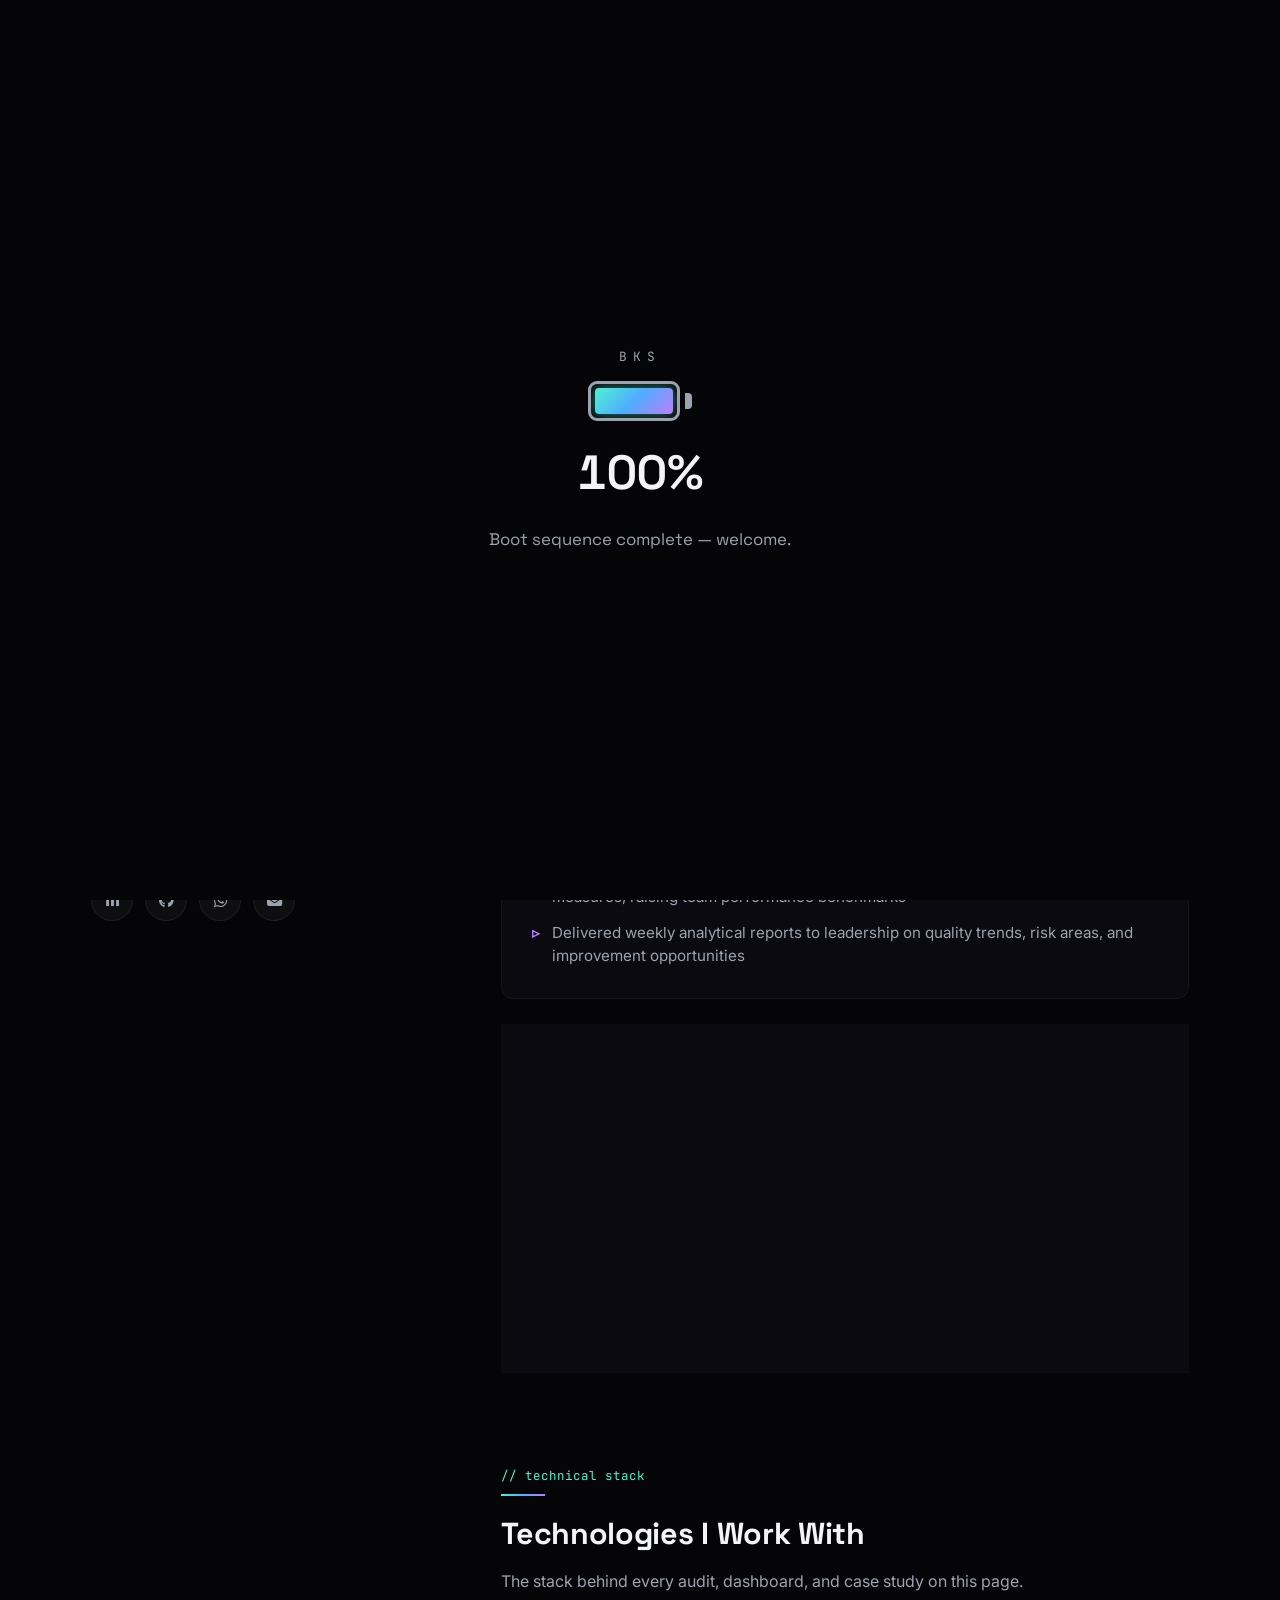
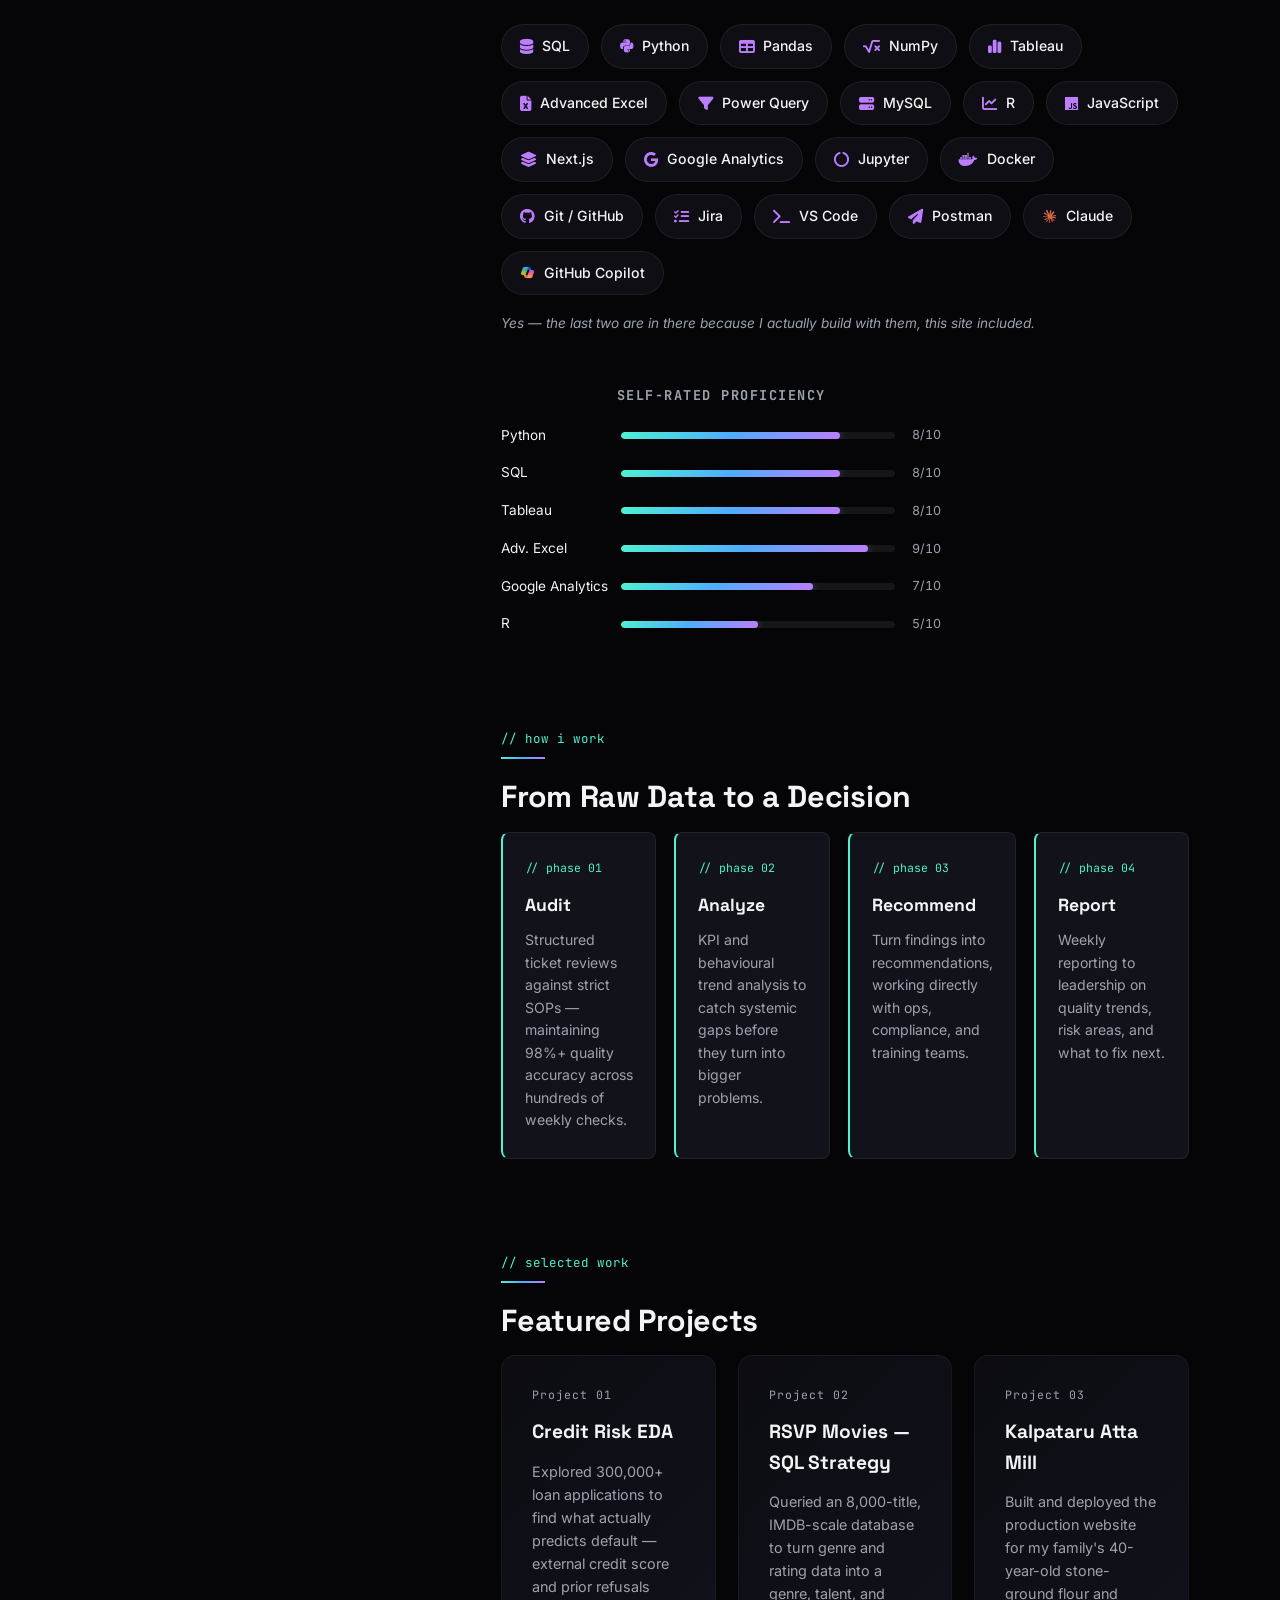
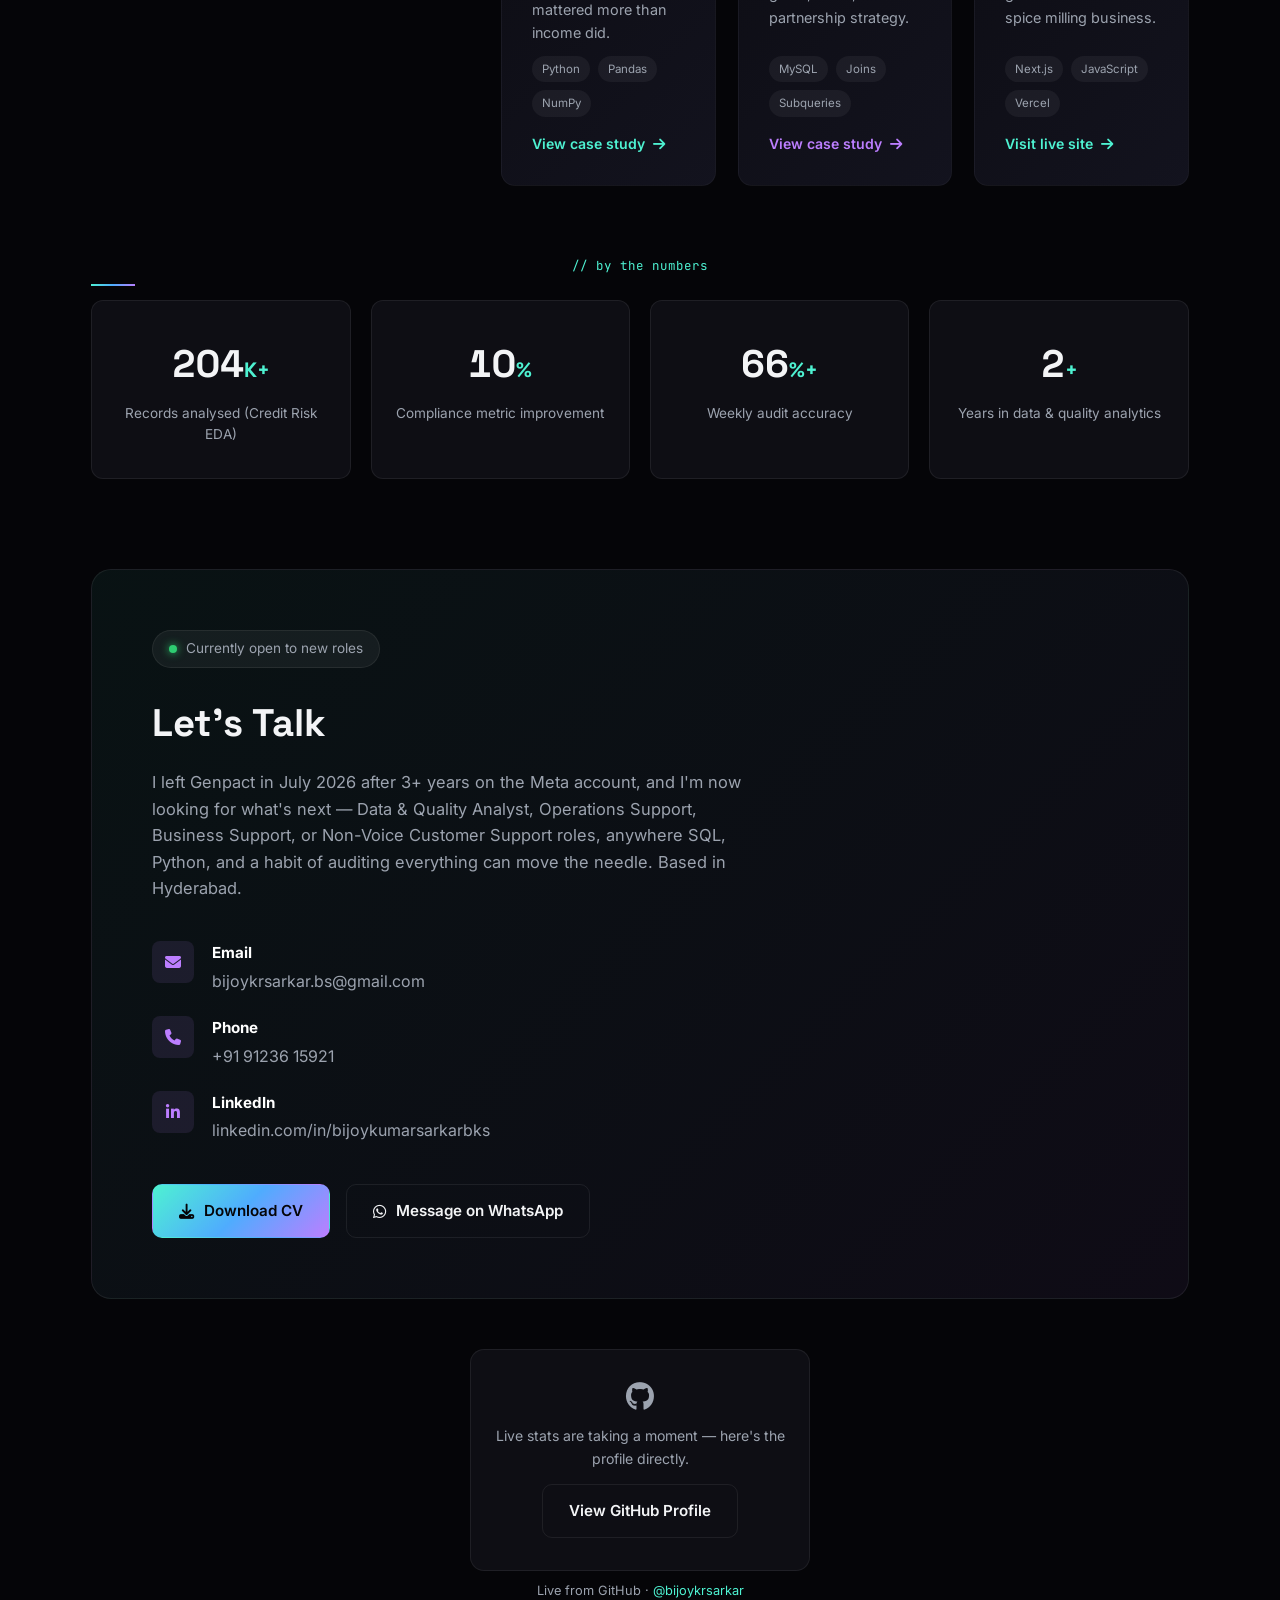
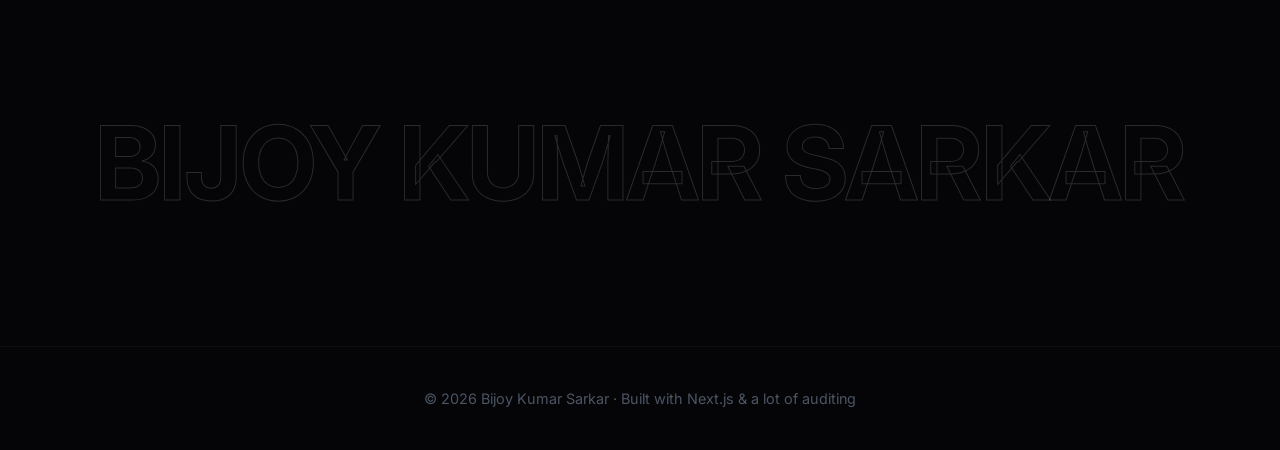
==== commit 69832f98: "Add files via upload" ====
--- a/index.html
+++ b/index.html
@@ -190,7 +190,38 @@
 
                     <div class="radar-block">
                         <h3>Self-Rated Proficiency</h3>
-                        <canvas id="skillsRadarChart"></canvas>
+                        <div class="skill-bars">
+                            <div class="skill-bar-row">
+                                <span class="skill-bar-label">Python</span>
+                                <div class="skill-bar-track"><div class="skill-bar-fill" style="--target:80%"></div></div>
+                                <span class="skill-bar-value">8/10</span>
+                            </div>
+                            <div class="skill-bar-row">
+                                <span class="skill-bar-label">SQL</span>
+                                <div class="skill-bar-track"><div class="skill-bar-fill" style="--target:80%"></div></div>
+                                <span class="skill-bar-value">8/10</span>
+                            </div>
+                            <div class="skill-bar-row">
+                                <span class="skill-bar-label">Tableau</span>
+                                <div class="skill-bar-track"><div class="skill-bar-fill" style="--target:80%"></div></div>
+                                <span class="skill-bar-value">8/10</span>
+                            </div>
+                            <div class="skill-bar-row">
+                                <span class="skill-bar-label">Adv. Excel</span>
+                                <div class="skill-bar-track"><div class="skill-bar-fill" style="--target:90%"></div></div>
+                                <span class="skill-bar-value">9/10</span>
+                            </div>
+                            <div class="skill-bar-row">
+                                <span class="skill-bar-label">Google Analytics</span>
+                                <div class="skill-bar-track"><div class="skill-bar-fill" style="--target:70%"></div></div>
+                                <span class="skill-bar-value">7/10</span>
+                            </div>
+                            <div class="skill-bar-row">
+                                <span class="skill-bar-label">R</span>
+                                <div class="skill-bar-track"><div class="skill-bar-fill" style="--target:50%"></div></div>
+                                <span class="skill-bar-value">5/10</span>
+                            </div>
+                        </div>
                     </div>
                 </div>
 
@@ -358,7 +389,6 @@
         <p>&copy; <span id="footer-year"></span> Bijoy Kumar Sarkar &middot; Built with Next.js &amp; a lot of auditing</p>
     </footer>
 
-    <script src="https://cdn.jsdelivr.net/npm/chart.js@4.4.4/dist/chart.umd.min.js"></script>
     <script src="script.js"></script>
 </body>
 </html>
--- a/style.css
+++ b/style.css
@@ -398,6 +398,25 @@
 .radar-block { max-width: 440px; margin: 50px 0 0; }
 .radar-block h3 { text-align: center; color: var(--text-secondary); font-size: 0.85rem; font-family: var(--font-mono); letter-spacing: 1.5px; text-transform: uppercase; margin-bottom: 18px; }
 
+.skill-bars { display: flex; flex-direction: column; gap: 16px; }
+.skill-bar-row { display: grid; grid-template-columns: 108px 1fr 34px; align-items: center; gap: 12px; }
+.skill-bar-label { font-size: 0.85rem; color: var(--text-primary); }
+.skill-bar-track { height: 7px; background: rgba(255,255,255,0.07); border-radius: 6px; overflow: hidden; }
+.skill-bar-fill {
+    --target: 0%;
+    height: 100%; width: var(--target); border-radius: 6px;
+    background: var(--neon-gradient);
+    box-shadow: 0 0 8px rgba(78, 242, 210, 0.35);
+    animation: fill-bar 1.3s cubic-bezier(.16,1,.3,1) both;
+    animation-delay: 0.15s;
+}
+@keyframes fill-bar { from { width: 0%; } to { width: var(--target); } }
+.skill-bar-value { font-size: 0.78rem; color: var(--text-secondary); text-align: right; font-variant-numeric: tabular-nums; }
+@media (max-width: 480px) {
+    .skill-bar-row { grid-template-columns: 92px 1fr 30px; gap: 8px; }
+    .skill-bar-label { font-size: 0.78rem; }
+}
+
 /* ============ APPROACH / PHASE CARDS ============ */
 .phase-grid { display: grid; grid-template-columns: repeat(4, 1fr); gap: 18px; margin-top: 6px; }
 .phase-card {
